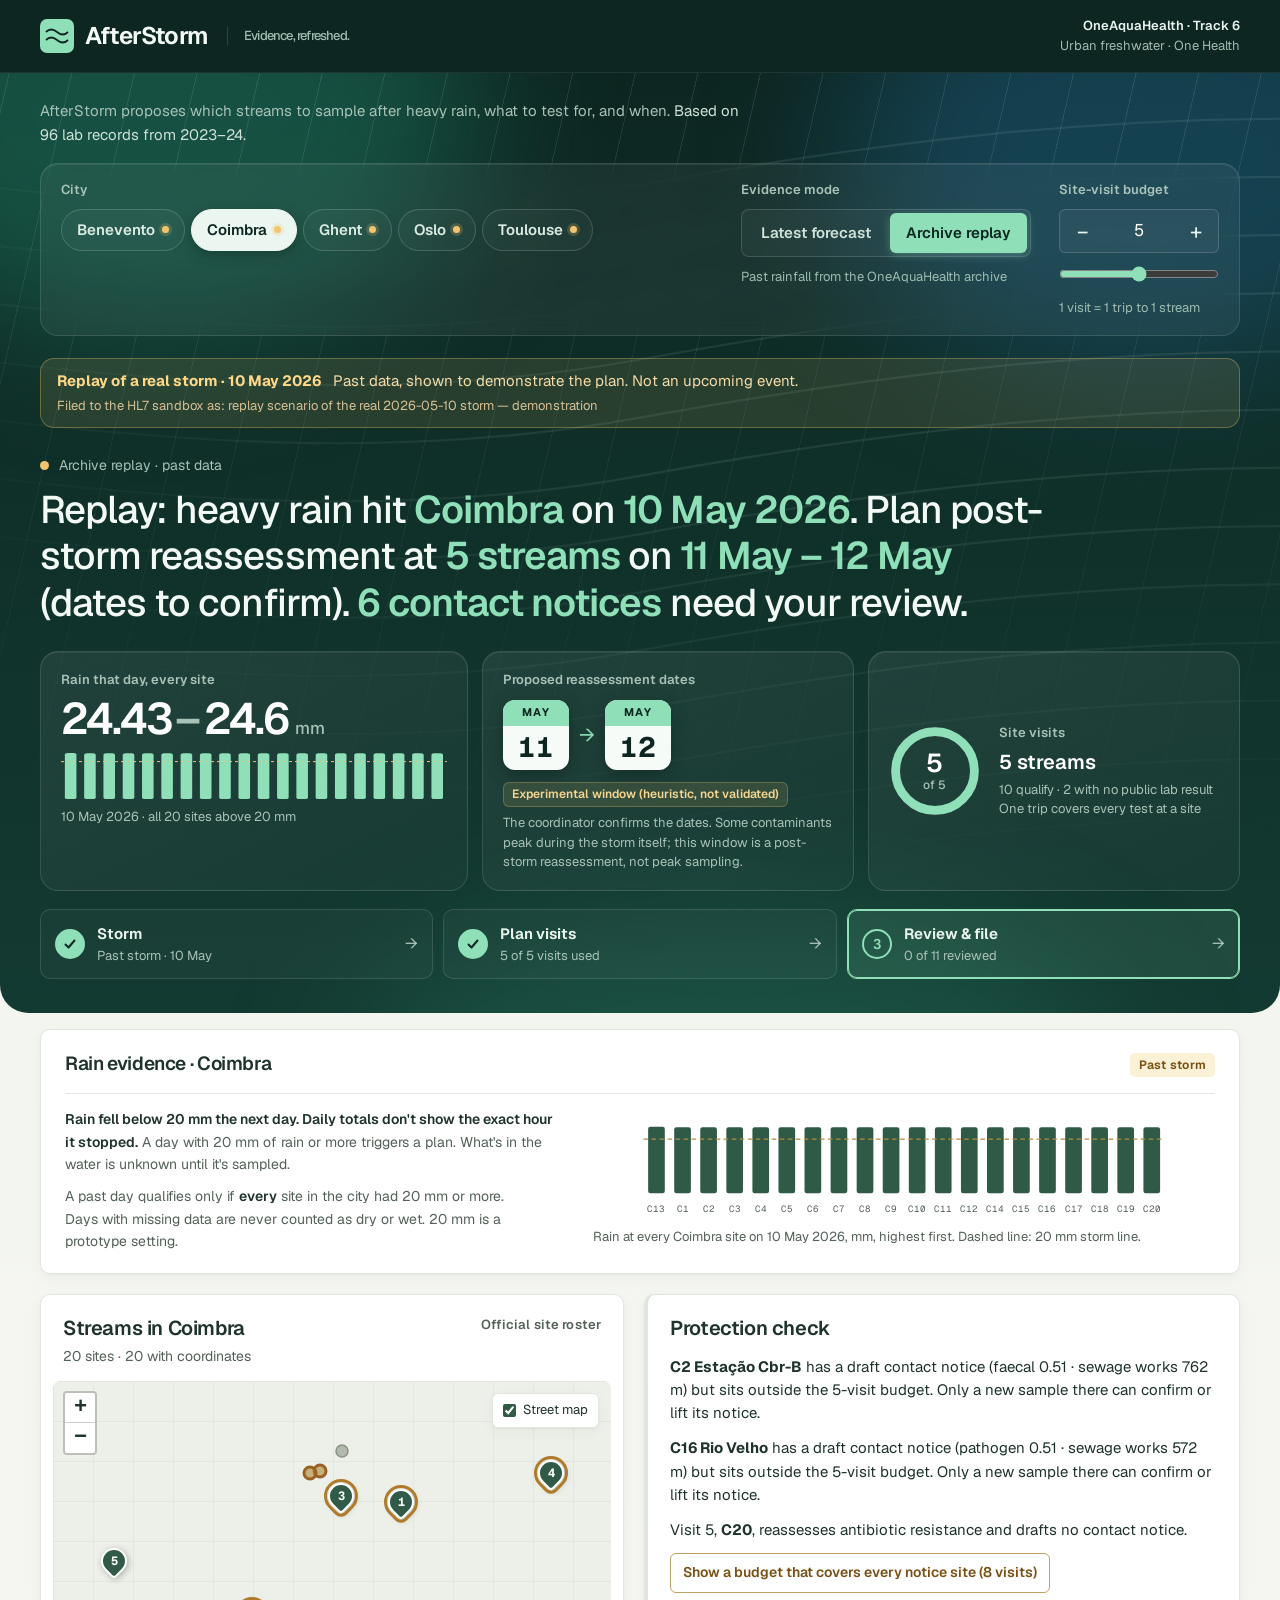
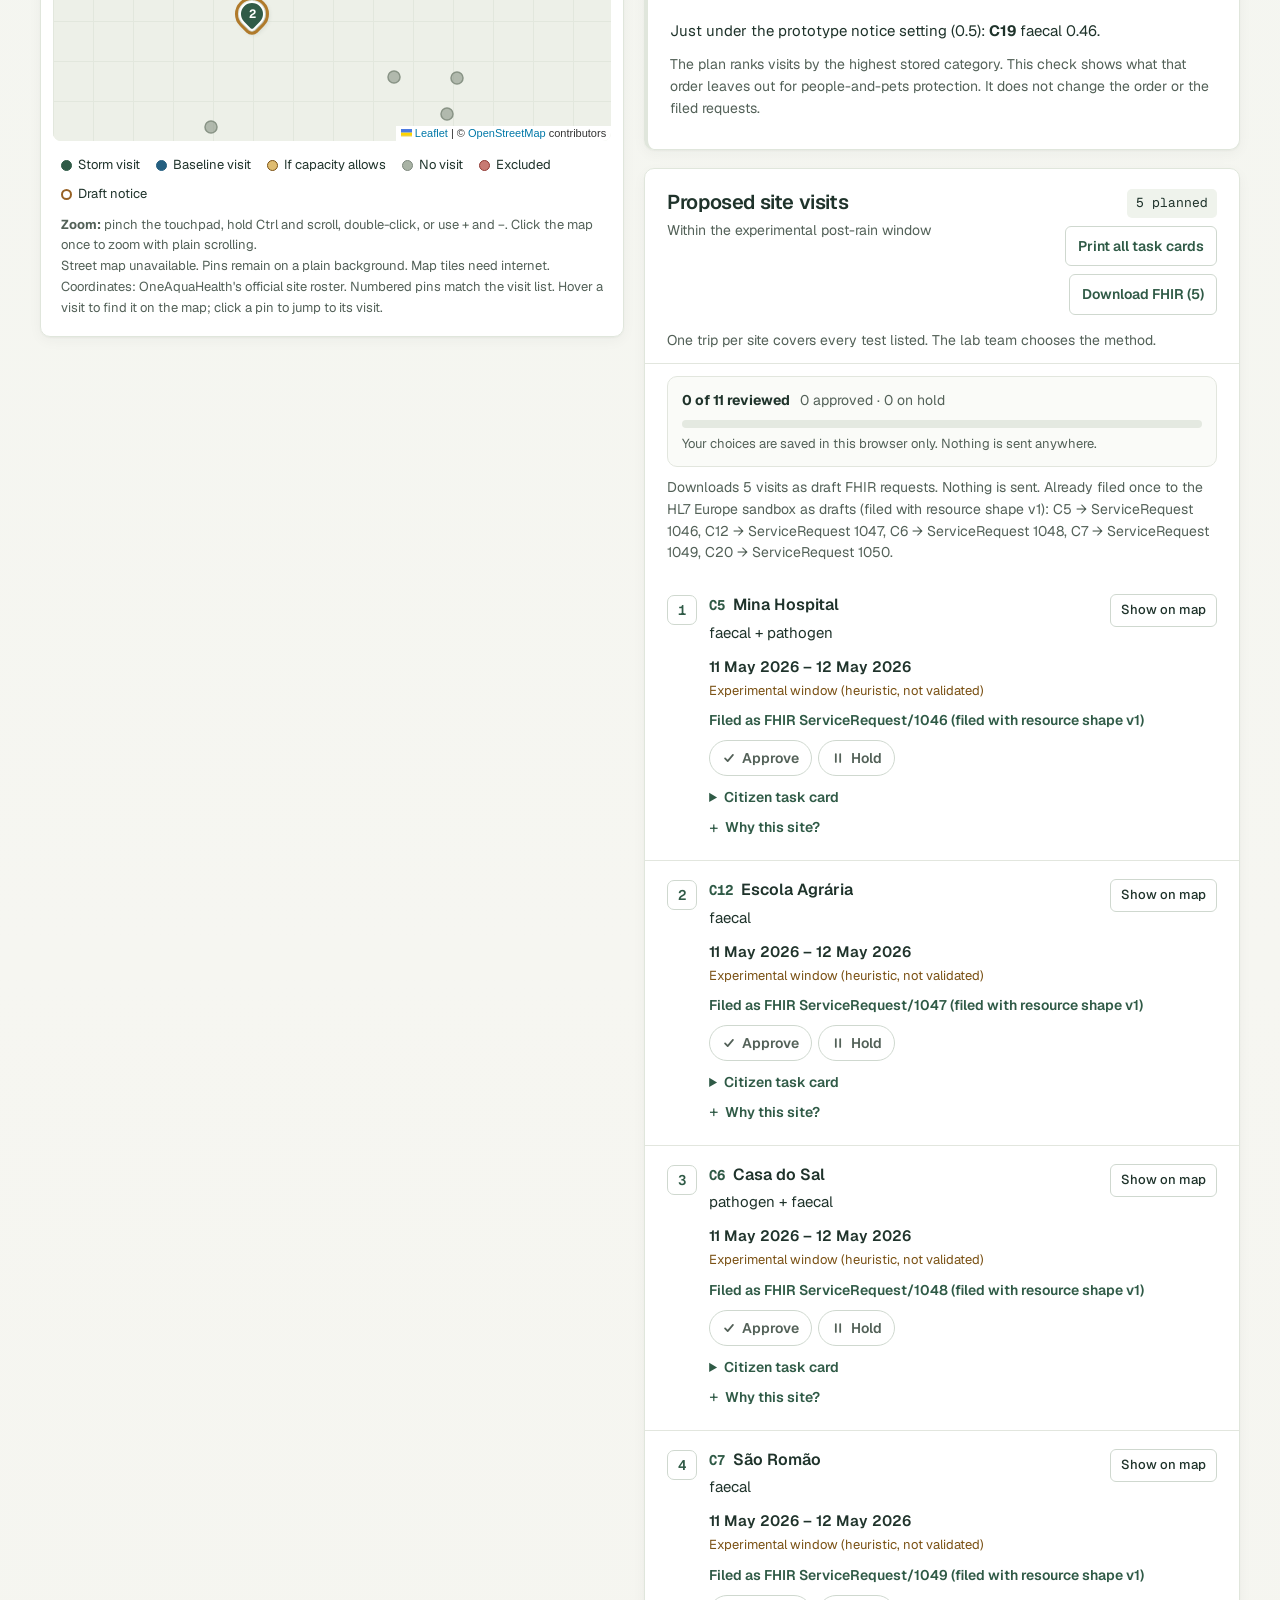
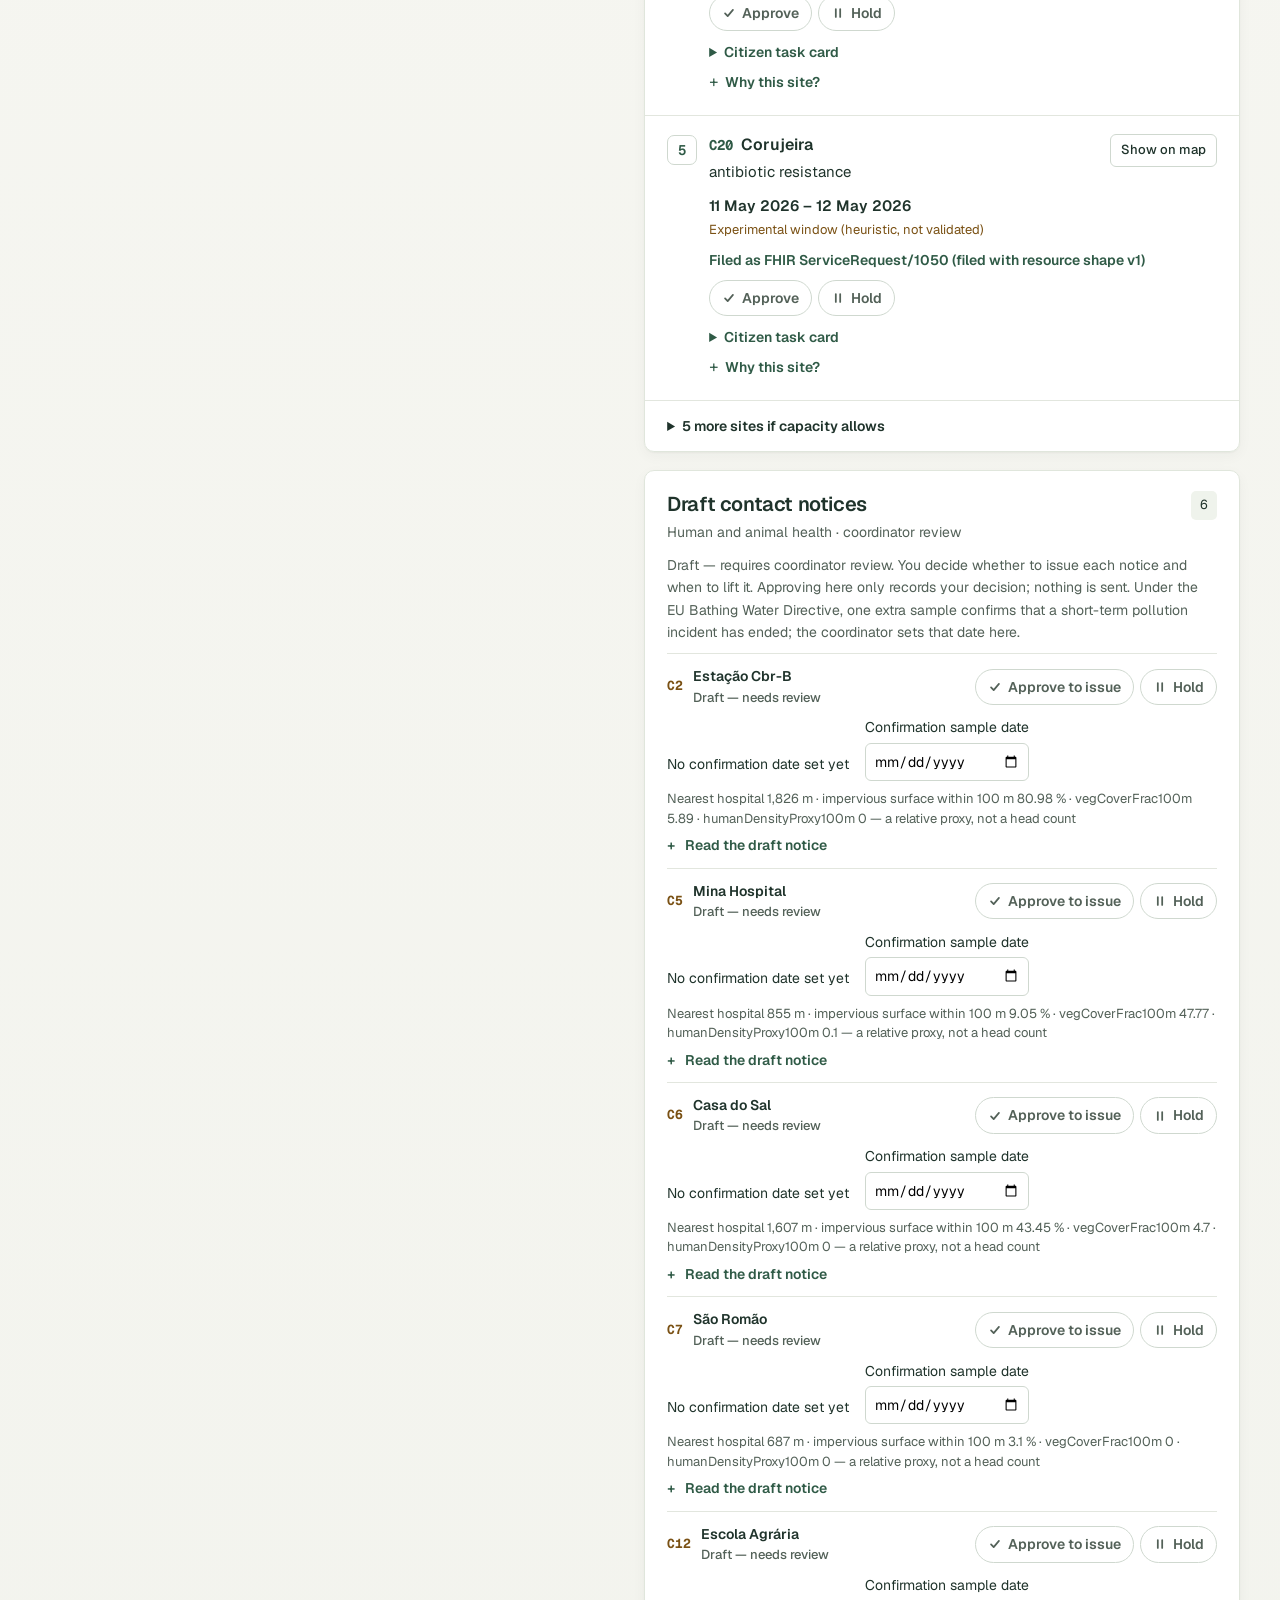
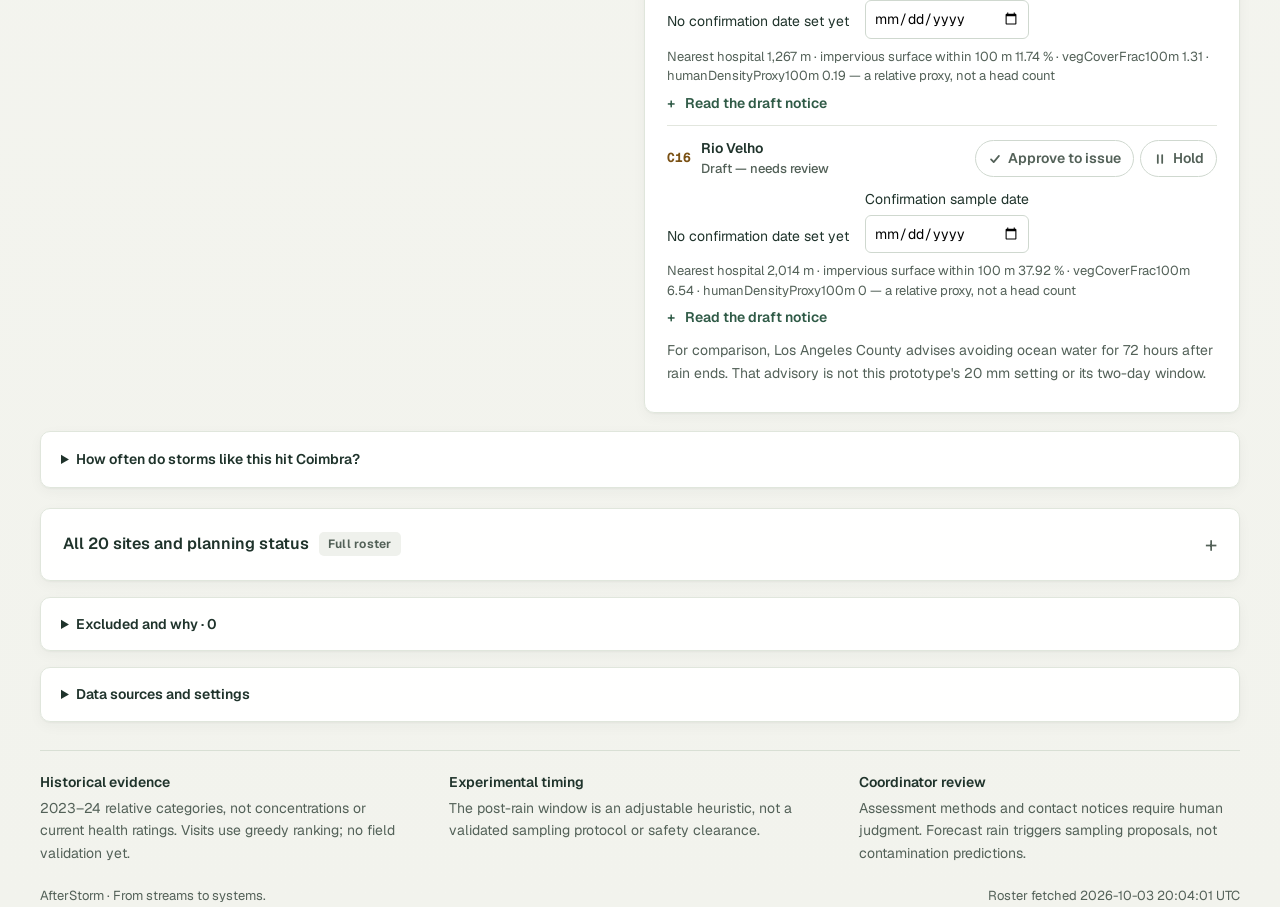
==== web/index.html @ 1981ced2 "Round 2 Part 5b: visible confirmation date, evidence-bound, Directive and LA sentences" ====
<!doctype html>
<html lang="en">
<head>
  <meta charset="utf-8">
  <meta name="viewport" content="width=device-width, initial-scale=1">
  <meta name="theme-color" content="#f6f7f2">
  <title>AfterStorm — sampling proposals</title>
  <link rel="icon" href="data:image/svg+xml,%3Csvg xmlns='http://www.w3.org/2000/svg' viewBox='0 0 32 32'%3E%3Crect width='32' height='32' rx='7' fill='%23264f43'/%3E%3Cpath d='M6 13q5-5 10 0t10 0M6 20q5-5 10 0t10 0' fill='none' stroke='%23fff' stroke-width='2'/%3E%3C/svg%3E">
  <link rel="preload" href="vendor/fonts/Geist-Variable.woff2" as="font" type="font/woff2" crossorigin>
  <link rel="stylesheet" href="vendor/leaflet.css">
  <style>
    @font-face{font-family:"Geist";src:url("vendor/fonts/Geist-Variable.woff2") format("woff2");font-weight:100 900;font-display:swap}@font-face{font-family:"Geist Mono";src:url("vendor/fonts/GeistMono-Variable.woff2") format("woff2");font-weight:100 900;font-display:swap}
    :root{--canvas:#f5f6f1;--paper:#fff;--ink:#1f332b;--muted:#536158;--line:#e2e6de;--green:#2f5a46;--pale:#e9f1e7;--blue:#245f80;--blue-pale:#e7f0f6;--amber:#7a5114;--amber-pale:#faf1d6;--red:#8f3934;--red-pale:#fcebeb;--mono:"Geist Mono","Cascadia Mono","SF Mono",Consolas,ui-monospace,monospace;--sans:"Geist","Segoe UI Variable Text","Segoe UI",system-ui,-apple-system,"Helvetica Neue",Arial,sans-serif;--serif:"Iowan Old Style","Charter","Georgia",serif;--shadow:0 1px 2px #1f332b0d,0 4px 14px #1f332b0a}
    *{box-sizing:border-box}html{scroll-behavior:smooth}@media(prefers-reduced-motion:reduce){html{scroll-behavior:auto}}body{margin:0;background:var(--canvas);color:var(--ink);font:16px/1.6 var(--sans);-webkit-font-smoothing:antialiased;text-rendering:optimizeLegibility}button,input,select{font:inherit}button,select,input[type=checkbox],summary{cursor:pointer}button,a,input,select,summary{touch-action:manipulation}a{color:var(--green);text-underline-offset:3px}button{color:inherit;transition:background-color .18s,border-color .18s,box-shadow .18s,transform .12s}button:hover{background:#eef3ec}button:active{transform:scale(.98)}:focus-visible{outline:3px solid #4f7fb8;outline-offset:3px;border-radius:4px}button:disabled{opacity:.45;cursor:not-allowed}button:disabled:active{transform:none}h1,h2,h3,p{margin:0}h1,h2,h3{text-wrap:balance}p{text-wrap:pretty}h2{font-size:20px;font-weight:600;letter-spacing:-.02em;line-height:1.3}h3{font-size:17px;font-weight:600}small,.small{font-size:13px}code,.mono{font-family:var(--mono);font-size:.9em;font-variant-numeric:tabular-nums}.muted{color:var(--muted)}.eyebrow{font-size:13px;font-weight:600;letter-spacing:.01em;color:var(--muted)}.sr-only{position:absolute;width:1px;height:1px;padding:0;margin:-1px;overflow:hidden;clip:rect(0,0,0,0);white-space:nowrap;border:0}[hidden]{display:none!important}.skip{position:fixed;top:-80px;left:16px;background:white;padding:12px 16px;z-index:3000;font-weight:600;border-radius:6px;box-shadow:var(--shadow)}.skip:focus{top:10px}.shell{max-width:1376px;padding:0 40px;margin:auto}
    .topbar{border-bottom:1px solid var(--line);background:var(--paper)}.topbar-inner{min-height:72px;display:flex;justify-content:space-between;align-items:center;gap:20px}.brand{display:flex;align-items:center;gap:11px;font-size:24px;font-weight:650;letter-spacing:-.8px}.brand svg{width:34px;height:34px;flex:none}.brand-sub{font-size:13px;font-weight:500;color:var(--muted);border-left:1px solid var(--line);padding-left:16px;margin-left:8px}.project-context{text-align:right;font-size:13px;line-height:1.55;color:var(--muted)}.project-context strong{font-weight:600;color:var(--ink)}
    main{padding-top:32px;padding-bottom:40px}.intro{display:flex;justify-content:space-between;align-items:end;gap:24px;margin-bottom:24px}.intro h1{font-family:var(--serif);font-size:40px;line-height:1.1;letter-spacing:-1.2px;font-weight:400;margin-top:6px}.intro p{color:var(--muted);font-size:16px;margin-top:10px;max-width:60ch}.prototype-note{font-size:14px;color:var(--muted);text-align:right;max-width:240px;line-height:1.5}.surface{background:var(--paper);border:1px solid var(--line);border-radius:10px;box-shadow:var(--shadow)}
    .controls{display:grid;grid-template-columns:240px minmax(260px,1fr) 210px;gap:28px;padding:20px 24px;align-items:start}.control-label{display:block;font-size:14px;color:var(--ink);font-weight:600;margin-bottom:8px}.city-select{height:44px;width:100%;border:1px solid #cfd8cf;border-radius:6px;background:#fff;color:var(--ink);padding:0 12px;font-weight:600;font-size:16px}.mode-toggle{display:inline-flex;border:1px solid #cfd8cf;border-radius:8px;padding:3px;gap:3px;background:#f3f5f0}.mode-toggle button{padding:8px 16px;border:0;border-radius:6px;font-size:15px;font-weight:600;background:transparent;color:var(--muted)}.mode-toggle button[aria-pressed=true]{color:white;background:var(--green);box-shadow:0 1px 3px #1f332b33}.stepper{display:flex;align-items:center;height:44px;border:1px solid #cfd8cf;border-radius:6px;max-width:160px;overflow:hidden;background:#fff}.stepper button{border:0;background:transparent;flex:none;width:44px;height:100%;font-size:22px;line-height:1}.stepper input{min-width:0;width:70px;border:0;outline-offset:-3px;text-align:center;font-family:var(--mono);font-size:17px;appearance:textfield;background:#fff}.stepper input::-webkit-inner-spin-button{appearance:none}.budget-note{font-size:13px;color:var(--muted);margin-top:6px}.mode-meta{display:flex;gap:10px;align-items:center;flex-wrap:wrap;margin-top:10px}.badge{display:inline-flex;align-items:center;gap:6px;font-size:12px;font-weight:650;letter-spacing:.02em;background:var(--pale);color:var(--green);padding:3px 9px;border-radius:5px;line-height:1.5}.badge.replay{background:var(--amber-pale);color:var(--amber)}.badge.blue{background:var(--blue-pale);color:var(--blue)}.badge.grey{background:#eff1ec;color:var(--muted)}.timestamp{font-size:13px;color:var(--muted);overflow-wrap:anywhere}.budget-error{font-size:13px;color:var(--red);margin-top:6px}
    .weather{margin-top:16px;padding:22px 24px 20px}.weather-top{display:flex;align-items:center;justify-content:space-between;gap:15px;margin-bottom:16px}.weather-top h2{font-size:19px}.weather-grid{display:grid;grid-template-columns:1.2fr 1.1fr 1fr;gap:30px}.metric+.metric{border-left:1px solid var(--line);padding-left:30px}.metric-label{font-size:14px;color:var(--muted);font-weight:600}.metric-value{font-size:34px;font-weight:600;line-height:1.25;letter-spacing:-.8px;margin:4px 0;font-variant-numeric:tabular-nums}.metric-value .unit{font-size:16px;color:var(--muted);font-weight:400;letter-spacing:0}.metric-value.dates{font-size:28px;padding-top:4px}.metric-note{font-size:14px;color:var(--muted);line-height:1.5}.metric .window-tag{display:inline-block;font-size:13px;font-weight:600;color:var(--amber);background:var(--amber-pale);padding:2px 8px;border-radius:4px;margin-bottom:5px}.weather-bottom{display:grid;grid-template-columns:1.2fr 1.5fr;gap:30px;align-items:center;margin-top:16px;padding-top:14px;border-top:1px solid var(--line)}.weather-explain{font-size:14px;color:var(--muted);line-height:1.6;max-width:62ch}.weather-explain strong{font-weight:600;color:var(--ink)}.rain-chart{width:100%;height:80px;display:block}.weather-message{font-size:15px;color:var(--muted);margin:9px 0}.replay-banner{background:var(--amber-pale);border:1px solid #ecd9a6;border-left:4px solid #b88a3e;border-radius:8px;padding:12px 16px;font-size:15px;margin:16px 0 0;color:#5f4116;display:flex;gap:6px 14px;flex-wrap:wrap;align-items:baseline}.replay-banner strong{font-size:15px}.replay-banner .demo-line{flex-basis:100%;font-size:13px;color:#7a5a2a}
    .workspace{display:grid;grid-template-columns:minmax(0,1fr) minmax(0,1.02fr);gap:20px;margin-top:20px;align-items:start}.panel-header{padding:20px 22px 14px;display:flex;justify-content:space-between;align-items:start;gap:12px}.panel-header p{font-size:14px;color:var(--muted);margin-top:4px}.panel-count{font-size:13px;font-family:var(--mono);background:#eff3ec;padding:4px 9px;border-radius:5px;white-space:nowrap}.map-frame{position:relative;margin:0 12px;background:#edf0e8;border-radius:8px;overflow:hidden}#map{height:340px;background-color:#edf0e8;background-image:linear-gradient(#e2e7dd 1px,transparent 1px),linear-gradient(90deg,#e2e7dd 1px,transparent 1px);background-size:40px 40px}.map-tools{position:absolute;top:12px;right:12px;z-index:800;background:white;border:1px solid var(--line);border-radius:6px;padding:6px 10px;font-size:13px;display:flex;gap:7px;align-items:center;box-shadow:var(--shadow)}.map-tools input{accent-color:var(--green);margin:0}.map-footer{padding:14px 20px 18px}.legend{display:flex;gap:8px 16px;flex-wrap:wrap;font-size:13px;color:var(--ink);margin-bottom:10px}.legend span{display:inline-flex;align-items:center;gap:6px}.dot{width:11px;height:11px;border-radius:50%;border:1px solid currentColor;display:inline-block;flex:none}.dot.sample{color:var(--green);background:var(--green)}.dot.baseline{color:var(--blue);background:var(--blue)}.dot.capacity{color:var(--amber);background:#dfbc70}.dot.low{color:#7d887d;background:#a9b3a5}.dot.excluded{color:var(--red);background:#c87a73}.dot.notice{border:2px solid #976124;background:white}.map-note{font-size:13px;color:var(--muted);line-height:1.6}.leaflet-control-attribution{font-size:11px!important;background:#fff!important}.leaflet-control-zoom a{color:var(--ink)!important}.leaflet-popup-content{font-family:var(--sans);font-size:14px;line-height:1.5}.leaflet-tooltip.site-label{font-family:var(--mono);font-size:12px;font-weight:600;padding:1px 5px;border:0;box-shadow:0 1px 3px #0003;border-radius:4px;background:#fffffff2;color:var(--ink)}.leaflet-tooltip.site-label:before{display:none}.leaflet-popup-content button{margin-top:8px;padding:5px 10px;background:white;border:1px solid #cfd8cf;border-radius:5px;font-size:13px}
    .visit-panel{overflow:hidden}.visit-help{font-size:14px;color:var(--muted);padding:0 22px 12px;border-bottom:1px solid var(--line)}.visits-scroll{max-height:660px;overflow:auto;scrollbar-width:thin;scrollbar-color:#c1cbbf transparent}.visit-list{list-style:none;margin:0;padding:0}.visit-card{padding:18px 22px;border-bottom:1px solid var(--line)}.visit-card:last-child{border-bottom:0}.visit-heading{display:flex;align-items:start;gap:12px}.rank-number{font:600 14px var(--mono);width:30px;height:30px;display:grid;place-items:center;border:1px solid #cfd8cf;border-radius:7px;flex:none;color:var(--green);margin-top:1px}.site-title{flex:1;min-width:0}.site-title h3{font-size:16px;line-height:1.4;overflow-wrap:anywhere}.site-title h3 code{font-size:14px;display:inline-block;margin-right:8px;font-weight:700;color:var(--green)}.category-text{font-size:15px;margin-top:4px;color:var(--ink)}.visit-time{font-size:14px;color:var(--muted);margin:10px 0 8px;padding-left:42px}.visit-time strong{font-weight:600;color:var(--ink);font-size:15px}.visit-time .small-window{font-size:13px;display:block;color:var(--amber);margin-top:2px}.why{margin-left:42px;font-size:14px}.why summary{font-size:14px;color:var(--green);font-weight:600;list-style:none;display:inline-flex;align-items:center;gap:6px;padding:2px 0}.why summary::-webkit-details-marker{display:none}.why summary:before{content:"+";font-family:var(--mono);font-size:16px;font-weight:400}.why[open]>summary:before{content:"−"}.why .reason{margin:11px 0;color:var(--muted);line-height:1.65}.source-fields{display:grid;grid-template-columns:1.45fr 1fr;gap:6px 12px;margin:12px 0;padding-top:10px;border-top:1px solid var(--line);font-size:13px}.source-fields dt{color:var(--muted);overflow-wrap:anywhere}.source-fields dd{margin:0;text-align:right;font-family:var(--mono);overflow-wrap:anywhere}.provenance{margin-top:10px}.provenance summary{font-weight:500;font-size:13px}.provenance p{margin:8px 0;overflow-wrap:anywhere;font-size:13px}.locate{font-size:13px;border:1px solid #cfd8cf;border-radius:6px;background:white;padding:5px 10px;white-space:nowrap;font-weight:500}.empty-visits{padding:28px 24px;color:var(--muted);font-size:15px;line-height:1.7}.empty-visits strong{display:block;font-size:18px;color:var(--ink);margin-bottom:7px}.capacity-details{padding:14px 22px;border-top:1px solid var(--line);font-size:14px}.capacity-details summary{color:var(--ink);font-weight:600}.capacity-row{display:flex;align-items:start;gap:10px;padding:11px 0;border-bottom:1px solid var(--line)}.capacity-row:last-child{border-bottom:0}.capacity-row p{flex:1;min-width:0;font-size:14px}.capacity-row small{display:block;color:var(--muted);margin-top:3px}.capacity-row code{font-size:13px;font-weight:600;white-space:nowrap}
    .notice-panel{margin-top:18px}.notice-panel .panel-header{padding-bottom:10px}.notice-body{padding:0 22px 18px}.notice-description{font-size:14px;color:var(--muted);line-height:1.6;margin-bottom:10px}.notice-row{border-top:1px solid var(--line);font-size:14px;padding:11px 0}.notice-row summary{display:flex;align-items:center;gap:10px;list-style:none}.notice-row summary::-webkit-details-marker{display:none}.notice-row summary:after{content:"+";margin-left:auto;color:var(--muted);font-size:18px}.notice-row[open] summary:after{content:"−"}.notice-row summary code{font-size:13px;font-weight:600;color:var(--amber)}.notice-text{background:#fcf8ec;border-left:3px solid #c2a064;border-radius:0 6px 6px 0;padding:12px 14px;margin:11px 0;line-height:1.65;font-size:15px}.notice-basis{color:var(--muted);font-size:13px;margin-top:7px;line-height:1.6}.notice-tag{color:var(--amber);font-size:13px;font-weight:600}.coverage{padding:16px 20px;margin-top:18px;font-size:14px;color:var(--muted)}.coverage summary{font-weight:600;color:var(--ink)}.coverage p{margin-top:9px;line-height:1.65}.coverage .mono{font-size:14px}.roster{margin-top:20px;overflow:hidden}.roster>summary{padding:18px 22px;font-size:16px;font-weight:600;display:flex;align-items:center;gap:10px;list-style:none}.roster>summary::-webkit-details-marker{display:none}.roster>summary:after{content:"+";margin-left:auto;font-size:22px;font-weight:400;color:var(--muted)}.roster[open]>summary:after{content:"−"}.roster-note{padding:0 22px 13px;font-size:14px;color:var(--muted)}.table-wrap{overflow:auto}.roster table{width:100%;border-collapse:collapse;text-align:left;font-size:14px}.roster th{font-size:13px;color:var(--muted);font-weight:600;white-space:nowrap;background:#f8f9f5}.roster td,.roster th{padding:11px 22px;border-top:1px solid var(--line)}.roster td small{display:block;font-size:13px;color:var(--muted);margin-top:3px}.roster td:nth-child(3){white-space:nowrap}.table-reason{max-width:360px;min-width:220px;color:var(--muted);font-size:13px}.excluded-panel{margin-top:16px;padding:15px 20px;font-size:14px;color:var(--muted)}.excluded-panel summary{font-weight:600;color:var(--ink)}.excluded-panel p{margin-top:9px}.sources-summary{margin-top:16px;padding:15px 20px;font-size:14px;color:var(--muted)}.sources-summary summary{font-weight:600;color:var(--ink)}.sources-summary p{margin-top:8px;overflow-wrap:anywhere}
    .footer{margin-top:28px;padding-top:20px;border-top:1px solid #d8dfd4;display:grid;grid-template-columns:1fr 1fr 1fr;gap:28px;font-size:14px;color:var(--muted);line-height:1.6}.footer strong{display:block;font-size:14px;color:var(--ink);font-weight:600;margin-bottom:4px}.footer-brand{display:flex;justify-content:space-between;gap:20px;font-size:13px;color:var(--muted);margin-top:22px}.loading{padding:35px 0;color:var(--muted)}.fatal{border-left:3px solid var(--red);background:white;padding:20px;line-height:1.7}.fatal p{margin-top:8px;font-size:15px}.inline-status{font-size:13px;color:var(--muted)}
    @media(min-width:1200px){.intro h1{font-size:44px}.map-frame #map{height:360px}}
    @media(max-width:1000px){.shell{padding:0 24px}.controls{grid-template-columns:200px minmax(200px,1fr) 160px;gap:20px}.brand-sub{display:none}.weather-grid{gap:20px}.metric+.metric{padding-left:20px}.metric-value{font-size:28px}.metric-value.dates{font-size:23px}.visit-card{padding:16px}.panel-header{padding:17px 18px 13px}.visits-scroll{max-height:640px}.workspace{gap:16px}}
    @media(max-width:760px){.shell{padding:0 18px}.topbar-inner{min-height:64px}.brand{font-size:22px}.project-context{font-size:12px}.intro{margin-bottom:20px}.intro h1{font-size:34px}.prototype-note{display:none}main{padding-top:24px}.controls{grid-template-columns:1fr 1fr;padding:18px;gap:18px}.city-control{grid-column:1/-1}.city-select{max-width:none}.mode-control{min-width:0}.budget-control{justify-self:end}.mode-toggle button{padding:8px 12px;font-size:14px}.mode-meta{gap:5px}.weather{padding:18px}.weather-grid{grid-template-columns:1fr 1fr;gap:18px}.metric:last-child{border:0;padding:0;grid-column:1/-1;display:flex;align-items:center;gap:12px;border-top:1px solid var(--line);padding-top:12px}.metric:last-child .metric-value{margin:0;font-size:26px}.metric:last-child .metric-note{margin-left:auto;max-width:190px}.weather-bottom{grid-template-columns:1fr;gap:10px}.weather-top{align-items:start;gap:8px}.weather-top h2{font-size:17px}.weather-top .badge{max-width:150px;text-align:left}.metric-value{font-size:28px}.metric-value.dates{font-size:23px}.workspace{grid-template-columns:1fr}.map-frame #map{height:300px}.left-column{display:contents}.map-panel{grid-row:1}.visit-panel{grid-row:2}.notice-panel{grid-row:3;margin-top:0}.coverage{grid-row:4;margin-top:0}.visits-scroll{max-height:none;overflow:visible}.visit-card{padding:18px}.panel-header{padding:18px}.footer{grid-template-columns:1fr;gap:12px}.roster td,.roster th{padding:10px 14px}.footer-brand{flex-direction:column;gap:4px}.replay-banner{font-size:14px}.source-fields{grid-template-columns:1.4fr 1fr}.visit-time,.why,.filed-note,.distance-note{padding-left:0;margin-left:0}}
    .decision{margin-top:16px;padding:22px 24px 18px;border-left:4px solid var(--green)}.decision-answer{font-size:21px;line-height:1.5;letter-spacing:-.01em;max-width:68ch;color:var(--ink)}.decision-answer strong{font-weight:650;color:var(--green)}
    .steps{list-style:none;margin:18px 0 0;padding:0;display:grid;grid-template-columns:repeat(3,1fr);gap:10px;counter-reset:step}.step button{width:100%;display:flex;align-items:center;gap:12px;text-align:left;padding:12px 14px;border:1px solid var(--line);border-radius:10px;background:#fafbf8}.step button:hover{border-color:#b9c9b9;background:#f2f6f0}.step-dot{width:30px;height:30px;flex:none;border-radius:50%;display:grid;place-items:center;font:600 14px var(--mono);border:2px solid #c9d3c8;color:var(--muted);background:#fff}.step-dot svg{width:16px;height:16px}.step-text{display:flex;flex-direction:column;min-width:0;flex:1}.step-title{font-weight:650;font-size:15px}.step-status{font-size:13px;color:var(--muted);white-space:nowrap;overflow:hidden;text-overflow:ellipsis}.step-go{color:var(--muted);transition:transform .18s}.step button:hover .step-go{transform:translateX(3px);color:var(--green)}
    .step.done .step-dot{background:var(--green);border-color:var(--green);color:#fff}.step.current button{border-color:var(--green);background:var(--pale);box-shadow:0 0 0 1px var(--green) inset}.step.current .step-dot{border-color:var(--green);color:var(--green)}.step.todo button{opacity:.75}
    .flash{animation:flash 1.3s ease}@keyframes flash{0%,40%{box-shadow:0 0 0 3px #4f7fb8,var(--shadow)}100%{box-shadow:var(--shadow)}}@media(prefers-reduced-motion:reduce){.flash{animation:none;box-shadow:0 0 0 3px #4f7fb8}}[tabindex="-1"]:focus{outline:none}
    @media(max-width:760px){.decision{padding:18px}.decision-answer{font-size:18px}.steps{grid-template-columns:1fr;gap:8px}}
    .workspace{align-items:stretch}.map-panel{position:sticky;top:16px}.right-column{display:flex;flex-direction:column;gap:18px;min-width:0}.right-column .notice-panel{margin-top:0}.visits-scroll{max-height:none!important;overflow:visible!important}
    .pin{display:grid;place-items:center;width:26px;height:26px;border-radius:50% 50% 50% 4px;transform:rotate(-45deg);background:var(--c,#2f5a46);border:2px solid #fff;box-shadow:0 2px 6px #1f332b55;transition:transform .18s cubic-bezier(.34,1.56,.64,1),box-shadow .18s}.pin span{transform:rotate(45deg);color:#fff;font:700 12px var(--mono);line-height:1}.pin.notice{outline:3px solid #b07a2b;outline-offset:1px}.pin.held{opacity:.45;filter:grayscale(.6)}.pin.hl{transform:rotate(-45deg) scale(1.35);box-shadow:0 0 0 4px #4f7fb866,0 4px 12px #1f332b66;z-index:1000!important}.leaflet-marker-icon.pin-wrap{background:none;border:0}
    .visit-card{transition:background-color .2s,box-shadow .2s}.visit-card.hl{background:#f1f6ef;box-shadow:inset 4px 0 0 var(--green)}
    .budget-range{width:100%;max-width:160px;margin:10px 0 0;accent-color:var(--green);height:22px}
    @media(max-width:760px){.map-panel{position:static}}
    #print-area{display:none}body.print-card{background:#fff}body.print-card>*:not(#print-area){display:none!important}body.print-card #print-area{display:block!important}.task-sheet{break-after:page;padding:24px;color:#111;font:16px/1.5 var(--sans)}.task-card{margin:8px 0 4px 42px}.task-card summary{font-size:14px;font-weight:600;color:var(--green)}.task-body{padding:8px 0 2px;font-size:14px;line-height:1.5}.task-body h3{font-size:16px;margin-bottom:6px}.task-safety{font-weight:700}.task-body fieldset{border:1px solid var(--line);border-radius:6px;margin:0 0 8px;padding:8px 10px}.task-body legend{font-size:14px;padding:0 4px}.task-choice{margin-right:12px;font-weight:500}.task-body label.field{display:block;margin:8px 0;font-weight:600}.task-body input[type=text],.confirm-sample input[type=date],.confirm-strip input[type=date]{display:block;width:100%;max-width:420px;margin-top:4px;border:1px solid #cfd8cf;border-radius:6px;padding:6px 8px;font-weight:400}.confirm-strip{display:flex;flex-wrap:wrap;align-items:flex-end;gap:8px 16px;margin:8px 0 0}.confirm-strip .field{margin:0;font-size:14px}.confirm-strip .stale-chip,.confirm-status{margin:0 0 6px}.task-body .print-one{margin-top:8px}
    .setting-line{margin:8px 0 0;font-size:13px;color:var(--muted);line-height:1.5}.setting-block{margin-top:12px}.setting-block ul{margin:8px 0;padding-left:18px;font-size:14px;line-height:1.55}.setting-note{font-size:13px;color:var(--muted)}
    .protection{border-left:4px solid var(--amber)}.protection-body{padding:0 22px 18px;font-size:15px;line-height:1.55}.protection-body p{margin:0 0 12px}.protection-body .cover-notices{display:inline-block;margin:0 0 14px;padding:8px 12px;border:1px solid #c2a064;border-radius:6px;background:#fff;color:var(--amber);font-size:14px;font-weight:600}.protection-foot{color:var(--muted);font-size:14px}
    .stale-chip{display:inline-block;margin:6px 0;padding:4px 8px;border-radius:6px;background:#fbf3e4;color:#7a5114;border:1px solid #e6d3a8;font-size:13px;font-weight:600}.visit-card .stale-chip{margin-left:42px}.review-history{margin:4px 0 8px 42px;font-size:13px;color:var(--muted)}.notice-row .review-history,.notice-row .stale-chip{margin-left:0}.review-history ul{margin:6px 0 0;padding-left:18px}
    .review{display:flex;gap:6px;flex-wrap:wrap;margin:4px 0 10px 42px}.rv{display:inline-flex;align-items:center;gap:6px;padding:6px 12px;border:1px solid #cfd8cf;border-radius:999px;background:#fff;font-size:14px;font-weight:600;color:var(--muted)}.rv svg{width:14px;height:14px}.rv.approve[aria-pressed=true]{background:var(--green);border-color:var(--green);color:#fff}.rv.hold[aria-pressed=true]{background:#7a5114;border-color:#7a5114;color:#fff}.rv.approve:hover{border-color:var(--green);color:var(--green)}.rv.hold:hover{border-color:#b88a3e;color:var(--amber)}.rv[aria-pressed=true]:hover{color:#fff;filter:brightness(1.08)}
    .visit-card.rv-hold{background:#fbf8f1}.visit-card.rv-hold .site-title,.visit-card.rv-hold .visit-time{opacity:.6}.visit-card.rv-approve .rank-number{background:var(--green);border-color:var(--green);color:#fff}.pin.ok{border-color:#c8f0d2}
    .review-progress{margin:12px 22px 0;padding:12px 14px;border:1px solid var(--line);border-radius:10px;background:#fafbf8;scroll-margin-top:90px}.rp-top{display:flex;align-items:baseline;gap:10px;flex-wrap:wrap;font-size:14px}.rp-top span{color:var(--muted)}.rp-clear{margin-left:auto;border:0;background:none;color:var(--green);font-size:13px;font-weight:600;text-decoration:underline;text-underline-offset:3px;padding:2px 4px}.rp-bar{height:8px;border-radius:99px;background:#e4e9e1;overflow:hidden;margin:8px 0 6px}.rp-bar i{display:block;height:100%;background:linear-gradient(90deg,#2f5a46,#4c8a6c);border-radius:99px;transition:width .35s cubic-bezier(.22,1,.36,1)}.rp-note{font-size:13px;color:var(--muted)}
    .notice-row{display:block}.notice-head{display:flex;align-items:center;gap:10px;flex-wrap:wrap}.notice-head code{font-size:13px;font-weight:700;color:var(--amber)}.notice-name{flex:1;min-width:140px;display:flex;flex-direction:column;font-weight:600}.notice-state{font-size:13px;font-weight:500;color:var(--muted)}.notice-row.rv-approve .notice-state{color:var(--green)}.notice-row.rv-hold .notice-state{color:var(--amber)}.notice-head .review{margin:0}.notice-more summary{font-size:14px;color:var(--green);font-weight:600;margin-top:6px;list-style:none}.notice-more summary::-webkit-details-marker{display:none}.notice-more summary:before{content:"+ ";font-family:var(--mono)}.notice-more[open] summary:before{content:"− "}
    @media(max-width:760px){.review{margin-left:0}}
    .notice-more summary:after{content:none!important}
    body{background:radial-gradient(1100px 540px at -6% -10%,#d9eadf 0%,#d9eadf00 62%),radial-gradient(900px 500px at 106% -6%,#d8e7ef 0%,#d8e7ef00 58%),radial-gradient(1200px 700px at 50% 120%,#e6ece2 0%,#e6ece200 60%),linear-gradient(180deg,#f2f5ef 0%,#f6f6f1 45%,#f2f3ed 100%);min-height:100dvh}
    body::before{content:"";position:fixed;inset:0;pointer-events:none;z-index:0;background-image:url("data:image/svg+xml,%3Csvg xmlns='http://www.w3.org/2000/svg' width='160' height='160'%3E%3Cfilter id='n'%3E%3CfeTurbulence type='fractalNoise' baseFrequency='.85' numOctaves='2' stitchTiles='stitch'/%3E%3CfeColorMatrix values='0 0 0 0 .12 0 0 0 0 .2 0 0 0 0 .17 0 0 0 .9 0'/%3E%3C/filter%3E%3Crect width='100%25' height='100%25' filter='url(%23n)'/%3E%3C/svg%3E");opacity:.06;mix-blend-mode:multiply}
    .topbar,main{position:relative;z-index:1}.topbar{background:#ffffffc7;backdrop-filter:saturate(1.4) blur(10px);-webkit-backdrop-filter:saturate(1.4) blur(10px);border-bottom-color:#dfe5dc}
    .intro{position:relative;isolation:isolate}.intro:before{content:"";position:absolute;z-index:-1;right:-40px;top:-46px;width:min(720px,70%);height:240px;background:url("data:image/svg+xml,%3Csvg xmlns='http://www.w3.org/2000/svg' viewBox='0 0 640 220' fill='none' stroke='%232f5a46' stroke-width='1.2'%3E%3Cpath d='M0 30 C 120 10, 200 60, 320 36 S 520 8, 640 40'/%3E%3Cpath d='M0 48 C 120 28, 200 78, 320 54 S 520 26, 640 58'/%3E%3Cpath d='M0 66 C 120 46, 200 96, 320 72 S 520 44, 640 76'/%3E%3Cpath d='M0 84 C 120 64, 200 114, 320 90 S 520 62, 640 94'/%3E%3Cpath d='M0 102 C 120 82, 200 132, 320 108 S 520 80, 640 112'/%3E%3Cpath d='M0 120 C 120 100, 200 150, 320 126 S 520 98, 640 130'/%3E%3Cpath d='M0 138 C 120 118, 200 168, 320 144 S 520 116, 640 148'/%3E%3Cpath d='M0 156 C 120 136, 200 186, 320 162 S 520 134, 640 166'/%3E%3Cpath d='M0 174 C 120 154, 200 204, 320 180 S 520 152, 640 184'/%3E%3C/svg%3E") no-repeat right top/contain;opacity:.22;-webkit-mask-image:linear-gradient(90deg,#0000,#000 45%);mask-image:linear-gradient(90deg,#0000,#000 45%);pointer-events:none}
    .surface{background:#fffffff2;border-color:#e0e6dc}.decision{background:linear-gradient(135deg,#ffffff 0%,#f6faf4 100%)}
    @media(max-width:760px){.intro:before{width:100%;opacity:.14}}
    @media print{body{background:#fff}body::before{display:none}}

    /* ---------- Hero (storm band) ---------- */
    html,body{overflow-x:clip}
    main{padding-top:0}.topbar{background:#0d2621!important;border-bottom:1px solid #ffffff12!important;backdrop-filter:none!important}.topbar .brand{color:#f3faf6}.topbar .brand svg rect{fill:#8fe0b8}.topbar .brand svg path{stroke:#0d2621}.topbar .brand-sub{color:#9fbcb0;border-left-color:#ffffff22}.topbar .project-context{color:#9fbcb0}.topbar .project-context strong{color:#eaf4ee}.skip{color:#0d2621}
    .hero{position:relative;margin:0 calc(50% - 50vw);padding:26px 0 34px;color:#eaf4ee;background:linear-gradient(180deg,#0d2621 0%,#10322b 55%,#133a32 100%);overflow:hidden;isolation:isolate;border-radius:0 0 28px 28px}
    .hero-inner{max-width:1376px;margin:0 auto;padding:0 40px;position:relative}
    .hero-bg{position:absolute;inset:0;z-index:-1;pointer-events:none}.hero-bg i{position:absolute;display:block}
    .glow{border-radius:50%;filter:blur(70px);opacity:.5}.g1{width:640px;height:440px;left:-160px;top:-180px;background:#1f7a62}.g2{width:600px;height:440px;right:-160px;top:-140px;background:#1d5a7d}.g3{width:760px;height:320px;left:28%;bottom:-220px;background:#2a7a5f;opacity:.35}
    .contours{inset:0;background:url("data:image/svg+xml,%3Csvg xmlns='http://www.w3.org/2000/svg' viewBox='0 0 1200 420' fill='none' stroke='%23cfeee0' stroke-width='1'%3E%3Cpath d='M-20 40 C 200 10, 380 90, 600 50 S 980 8, 1220 60'/%3E%3Cpath d='M-20 66 C 200 36, 380 116, 600 76 S 980 34, 1220 86'/%3E%3Cpath d='M-20 92 C 200 62, 380 142, 600 102 S 980 60, 1220 112'/%3E%3Cpath d='M-20 118 C 200 88, 380 168, 600 128 S 980 86, 1220 138'/%3E%3Cpath d='M-20 144 C 200 114, 380 194, 600 154 S 980 112, 1220 164'/%3E%3Cpath d='M-20 170 C 200 140, 380 220, 600 180 S 980 138, 1220 190'/%3E%3Cpath d='M-20 196 C 200 166, 380 246, 600 206 S 980 164, 1220 216'/%3E%3Cpath d='M-20 222 C 200 192, 380 272, 600 232 S 980 190, 1220 242'/%3E%3Cpath d='M-20 248 C 200 218, 380 298, 600 258 S 980 216, 1220 268'/%3E%3Cpath d='M-20 274 C 200 244, 380 324, 600 284 S 980 242, 1220 294'/%3E%3Cpath d='M-20 300 C 200 270, 380 350, 600 310 S 980 268, 1220 320'/%3E%3Cpath d='M-20 326 C 200 296, 380 376, 600 336 S 980 294, 1220 346'/%3E%3Cpath d='M-20 352 C 200 322, 380 402, 600 362 S 980 320, 1220 372'/%3E%3Cpath d='M-20 378 C 200 348, 380 428, 600 388 S 980 346, 1220 398'/%3E%3Cpath d='M-20 404 C 200 374, 380 454, 600 414 S 980 372, 1220 424'/%3E%3C/svg%3E") center/cover no-repeat;opacity:.09;-webkit-mask-image:radial-gradient(120% 90% at 70% 20%,#000 30%,#0000 75%);mask-image:radial-gradient(120% 90% at 70% 20%,#000 30%,#0000 75%)}
    .rain{inset:-60px 0 0 0;opacity:0;transition:opacity .6s;background:repeating-linear-gradient(103deg,#0000 0 22px,#d6ecff1f 22px 23px,#0000 23px 61px);-webkit-mask-image:linear-gradient(180deg,#000,#0000 85%);mask-image:linear-gradient(180deg,#000,#0000 85%)}.hero.storm .rain{opacity:1}
    @media(prefers-reduced-motion:no-preference){.g1{animation:drift 18s ease-in-out infinite alternate}.g2{animation:drift 22s ease-in-out infinite alternate-reverse}.hero.storm .rain{animation:fall .9s linear infinite}@keyframes drift{to{transform:translate(60px,30px) scale(1.12)}}@keyframes fall{from{transform:translate(0,0)}to{transform:translate(-14px,61px)}}}
    .hero-lede{font-size:15px;color:#a9c2b7;max-width:70ch}.hero-lede span{color:#cfe2d8}
    .hero :focus-visible{outline-color:#8fe0b8}
    .hero-bar{margin-top:16px;display:grid;grid-template-columns:minmax(0,1.5fr) auto auto;gap:28px;align-items:start;padding:16px 20px;border-radius:18px;background:#ffffff0d;border:1px solid #ffffff1f;box-shadow:inset 0 1px 0 #ffffff14;backdrop-filter:blur(14px);-webkit-backdrop-filter:blur(14px)}
    .hero .control-label{color:#a9c2b7;font-size:13px;margin-bottom:8px}
    .city-pills{display:flex;flex-wrap:wrap;gap:6px}.pill{display:inline-flex;align-items:center;gap:7px;padding:8px 15px;border-radius:999px;border:1px solid #ffffff2a;background:#ffffff08;color:#dcebe3;font-size:15px;font-weight:600}.pill:hover{background:#ffffff16;border-color:#ffffff44}.pill[aria-pressed=true]{background:#eaf6ef;color:#0d2621;border-color:#eaf6ef;box-shadow:0 4px 14px #00000040}.storm-dot{display:none;width:7px;height:7px;border-radius:50%;background:#f2c46d;box-shadow:0 0 0 3px #f2c46d33}.pill.has-storm .storm-dot{display:inline-block}
    .hero .mode-toggle{background:#ffffff0a;border-color:#ffffff24}.hero .mode-toggle button{color:#cfe2d8}.hero .mode-toggle button:hover{background:#ffffff12}.hero .mode-toggle button[aria-pressed=true]{background:#8fe0b8;color:#0d2621;box-shadow:0 2px 10px #8fe0b855}
    .hero .timestamp,.hero .budget-note{color:#9fbcb0}.hero .budget-error{color:#ffb4a8}
    .hero .stepper{background:#ffffff0a;border-color:#ffffff2a}.hero .stepper input{background:transparent;color:#fff}.hero .stepper button{color:#eaf4ee}.hero .stepper button:hover{background:#ffffff14}.hero .budget-range{accent-color:#8fe0b8}
    .replay-chip{display:flex;flex-wrap:wrap;gap:3px 12px;align-items:baseline;margin-top:22px;padding:10px 16px;border-radius:14px;background:#f2c46d1c;border:1px solid #f2c46d55;color:#f5dca8;font-size:15px;width:fit-content;max-width:100%}.replay-chip strong{color:#ffd88a}.replay-chip .demo-line{flex-basis:100%;font-size:13px;color:#d6c094}
    .hero .decision{margin:0;padding:0;border:0;background:none;box-shadow:none;border-radius:0}
    .hero-kicker{display:flex;align-items:center;gap:10px;margin-top:26px;font-size:14px;color:#a9c2b7}.pulse{width:9px;height:9px;border-radius:50%;background:#8fe0b8;box-shadow:0 0 0 0 #8fe0b880}.pulse.warn{background:#f2c46d}.pulse.replay{background:#f2c46d}@media(prefers-reduced-motion:no-preference){.pulse{animation:pulse 2s infinite}@keyframes pulse{70%{box-shadow:0 0 0 9px #8fe0b800}100%{box-shadow:0 0 0 0 #8fe0b800}}}
    .hero .decision-answer{margin-top:10px;font-size:clamp(26px,3vw,40px);line-height:1.2;letter-spacing:-.025em;font-weight:500;color:#f3faf6;max-width:28em}.hero .decision-answer strong{color:#8fe0b8;font-weight:600}
    .kpis{display:grid;grid-template-columns:1.15fr 1fr 1fr;gap:14px;margin-top:26px}.kpi{position:relative;display:flex;flex-direction:column;gap:6px;padding:18px 20px;border-radius:18px;background:linear-gradient(160deg,#ffffff12,#ffffff06);border:1px solid #ffffff1f;box-shadow:inset 0 1px 0 #ffffff12;transition:transform .25s cubic-bezier(.22,1,.36,1),border-color .25s}.kpi:hover{transform:translateY(-3px);border-color:#ffffff38}
    .kpi-label{font-size:13px;font-weight:600;color:#a9c2b7}.kpi-value{font-size:44px;font-weight:600;letter-spacing:-.035em;line-height:1.05;color:#fff;font-variant-numeric:tabular-nums}.kpi-value.small{font-size:30px}.kpi-dash{margin:0 4px;color:#a9c2b7}.kpi-unit{font-size:17px;font-weight:500;color:#a9c2b7;margin-left:6px;letter-spacing:0}.kpi-sub{font-size:13px;color:#a9c2b7;line-height:1.5}.kpi-big-sub{font-size:20px;font-weight:600;color:#fff;margin:2px 0}
    .mini-bars{width:100%;height:46px;display:block;margin:4px 0 2px}
    .cal{display:flex;align-items:center;gap:10px;margin:4px 0 6px}.cal-tile{width:66px;border-radius:12px;overflow:hidden;background:#f6fbf8;color:#0d2621;text-align:center;box-shadow:0 6px 18px #00000040}.cal-tile b{display:block;background:#8fe0b8;font-size:11px;letter-spacing:.14em;padding:4px 0;font-weight:700}.cal-tile span{display:block;font:700 28px/1 var(--sans);padding:7px 0 9px;font-variant-numeric:tabular-nums}.cal-arrow{color:#8fe0b8;font-size:20px}
    .hero .window-tag{display:inline-block;width:fit-content;font-size:12px;font-weight:600;color:#f5d690;background:#f2c46d1f;border:1px solid #f2c46d44;padding:2px 8px;border-radius:6px}
    .kpi-ring{flex-direction:row;align-items:center;gap:18px}.ring-wrap{position:relative;width:92px;height:92px;flex:none}.ring{width:92px;height:92px;transform:rotate(-90deg)}.ring circle{fill:none;stroke-width:8}.ring-bg{stroke:#ffffff1f}.ring-fg{stroke:#8fe0b8;stroke-linecap:round;stroke-dasharray:100;transition:stroke-dashoffset .6s cubic-bezier(.22,1,.36,1)}.ring-num{position:absolute;inset:0;display:grid;place-content:center;text-align:center;font:600 26px/1 var(--sans);color:#fff}.ring-num small{display:block;font-size:12px;font-weight:500;color:#a9c2b7;margin-top:3px}
    .hero .steps{margin-top:18px}.hero .step button{background:#ffffff08;border-color:#ffffff1f;color:#eaf4ee}.hero .step button:hover{background:#ffffff12;border-color:#ffffff40}.hero .step-status{color:#a9c2b7}.hero .step-go{color:#a9c2b7}.hero .step button:hover .step-go{color:#8fe0b8}.hero .step-dot{background:transparent;border-color:#ffffff40;color:#cfe2d8}.hero .step.done .step-dot{background:#8fe0b8;border-color:#8fe0b8;color:#0d2621}.hero .step.current button{background:#8fe0b81c;border-color:#8fe0b8;box-shadow:inset 0 0 0 1px #8fe0b8}.hero .step.current .step-dot{border-color:#8fe0b8;color:#8fe0b8}.hero .step.todo button{opacity:.6}
    .chart-fig{margin:0}.chart-fig figcaption{font-size:13px;color:var(--muted);margin-top:4px}.rain-chart.tall{height:110px}
    @media(prefers-reduced-motion:no-preference){.hero-inner>*{animation:appear .5s cubic-bezier(.22,1,.36,1) both}.hero-bar{animation-delay:.05s}#decision{animation-delay:.1s}}
    @media(max-width:1000px){.hero-inner{padding:0 24px}.hero-bar{grid-template-columns:1fr 1fr}.city-control{grid-column:1/-1}.kpis{grid-template-columns:1fr 1fr}.kpi-ring{grid-column:1/-1}}
    @media(max-width:760px){.hero{border-radius:0 0 20px 20px;padding-top:18px}.hero-inner{padding:0 18px}.hero-bar{grid-template-columns:1fr;gap:16px;padding:14px}.city-pills{flex-wrap:nowrap;overflow-x:auto;scrollbar-width:none;margin:0 -4px;padding:2px 4px}.pill{flex:none}.kpis{grid-template-columns:1fr}.kpi-value{font-size:38px}.hero .decision-answer{font-size:24px}}
    @media print{.hero{background:#fff;color:#000;margin:0;border-radius:0}.hero-bg,.hero-bar{display:none}.hero .decision-answer,.kpi-value,.ring-num{color:#000}}
    .map-hint{position:absolute;inset:0;z-index:900;display:grid;place-items:center;padding:20px;text-align:center;background:#1f332b8c;color:#fff;font-size:15px;font-weight:600;opacity:0;pointer-events:none;transition:opacity .25s}.map-hint.show{opacity:1}.map-frame{transition:box-shadow .2s}.map-frame.map-active{box-shadow:0 0 0 2px var(--green)}
    .distance-note{font-size:13px;color:var(--amber);margin:0 0 8px 42px}
    @media(max-width:520px){.mode-control{grid-column:1/-1}.budget-control{justify-self:stretch;grid-column:1/-1;display:grid;grid-template-columns:1fr auto;align-items:center}.budget-control .control-label{margin:0}.budget-control .budget-note,.budget-control .budget-error{grid-column:1/-1}.mode-toggle button{white-space:nowrap}.mode-meta{margin-top:8px}}
    @media(prefers-reduced-motion:no-preference){.intro,.controls,.weather,.workspace{animation:appear .4s ease both}.controls{animation-delay:.04s}.weather{animation-delay:.08s}.workspace{animation-delay:.12s}@keyframes appear{from{opacity:0;transform:translateY(6px)}to{opacity:1;transform:none}}} @media print{.controls,.map-tools,.locate,.topbar .project-context{display:none}.shell{padding:0}.workspace{display:block}.map-panel{break-inside:avoid}.visits-scroll{max-height:none;overflow:visible}.visit-card{break-inside:avoid}.notice-panel{margin-top:12px}}
    .visit-actions{display:flex;flex-direction:column;align-items:flex-end;gap:8px;flex:none}.visit-actions button{border:1px solid #cfd8cf;background:#fff;border-radius:6px;padding:8px 12px;font-size:14px;font-weight:600;color:var(--green)}#fhir-status{margin:0;padding:10px 22px 12px;font-size:14px;color:var(--muted);line-height:1.55}.filed-note{margin:0 0 8px 42px;font-size:14px;font-weight:600;color:var(--green)}.fhir-help a{white-space:nowrap}@media(max-width:760px){.visit-actions{align-items:flex-start}}@media print{#download-fhir,#default-fhir,#fhir-status{display:none!important}}
  </style>
  <script src="vendor/leaflet.js" defer></script>
</head>
<body>
  <a class="skip" href="#main">Skip to sampling plan</a>
  <header class="topbar"><div class="shell topbar-inner">
    <div class="brand"><svg viewBox="0 0 34 34" aria-hidden="true"><rect width="34" height="34" rx="7" fill="#315b48"/><path d="M6 13q5-5 11 0t11 0M6 21q5-5 11 0t11 0" fill="none" stroke="#f4f7ee" stroke-width="1.8"/></svg><span>AfterStorm</span><span class="brand-sub">Evidence, refreshed.</span></div>
    <div class="project-context"><strong>OneAquaHealth · Track 6</strong><br>Urban freshwater · One Health</div>
  </div></header>
  <main id="main" class="shell">
    <p id="loading" class="loading" role="status">Loading the saved sampling plan…</p>
    <div id="fatal" class="fatal" role="alert" hidden></div>
    <div id="app" hidden>
      <section class="hero" id="hero" aria-label="Your plan at a glance">
        <div class="hero-bg" aria-hidden="true"><i class="glow g1"></i><i class="glow g2"></i><i class="glow g3"></i><i class="contours"></i><i class="rain"></i></div>
        <div class="hero-inner">
          <p class="hero-lede">AfterStorm proposes which streams to sample after heavy rain, what to test for, and when. <span id="evidence-age"></span></p>
          <div class="hero-bar" role="group" aria-label="Plan controls">
            <div class="city-control"><span class="control-label" id="city-label">City</span><div class="city-pills" id="city-pills" role="group" aria-labelledby="city-label"></div><label class="sr-only" for="city-select">City</label><select id="city-select" class="sr-only" tabindex="-1" aria-hidden="true"></select></div>
            <div class="mode-control"><span class="control-label" id="mode-label">Evidence mode</span><div class="mode-toggle" role="group" aria-labelledby="mode-label"><button id="mode-live" type="button" aria-pressed="true">Latest forecast</button><button id="mode-replay" type="button" aria-pressed="false">Archive replay</button></div><div class="mode-meta"><span id="fetched-at" class="timestamp"></span></div></div>
        
            <div class="budget-control"><label class="control-label" for="budget">Site-visit budget</label><div class="stepper"><button id="budget-minus" type="button" aria-label="Decrease visit budget">−</button><input id="budget" type="number" min="0" step="1" value="5" aria-describedby="budget-note budget-error"><button id="budget-plus" type="button" aria-label="Increase visit budget">+</button></div><input id="budget-range" class="budget-range" type="range" min="0" max="20" step="1" value="5" aria-label="Site-visit budget slider" aria-describedby="budget-note"><p class="budget-note" id="budget-note">1 visit = 1 trip to 1 stream</p><p id="budget-error" class="budget-error" role="status" hidden></p></div>
      
          </div>
          <div id="replay-banner" class="replay-chip" hidden></div>
          <div id="decision" class="decision"></div>
        </div>
      </section>
      <section class="surface weather" id="weather" tabindex="-1" aria-label="Rain evidence and proposed timing"></section>
      <p id="plan-status" class="sr-only" role="status" aria-live="polite"></p>
      <div class="workspace">
        <div class="left-column">
          <section class="surface map-panel" aria-label="Stream map">
            <div class="panel-header"><div><h2 id="map-heading">Stream locations</h2><p id="map-count"></p></div><span class="eyebrow">Official site roster</span></div>
            <div class="map-frame"><div id="map" aria-label="Stream locations and visit status"></div><div id="map-hint" class="map-hint" aria-hidden="true">Pinch or Ctrl + scroll to zoom · click the map to zoom with scroll</div><label class="map-tools"><input id="basemap" type="checkbox" checked> Street map</label></div>
            <div class="map-footer"><div class="legend"><span><i class="dot sample" aria-hidden="true"></i>Storm visit</span><span><i class="dot baseline" aria-hidden="true"></i>Baseline visit</span><span><i class="dot capacity" aria-hidden="true"></i>If capacity allows</span><span><i class="dot low" aria-hidden="true"></i>No visit</span><span><i class="dot excluded" aria-hidden="true"></i>Excluded</span><span><i class="dot notice" aria-hidden="true"></i>Draft notice</span></div><p class="map-note"><strong>Zoom:</strong> pinch the touchpad, hold Ctrl and scroll, double-click, or use + and −. Click the map once to zoom with plain scrolling.</p><p id="map-status" class="map-note">Map tiles need internet. Pins and the plan use saved data.</p><p class="map-note">Coordinates: OneAquaHealth's official site roster. Numbered pins match the visit list. Hover a visit to find it on the map; click a pin to jump to its visit.</p></div>
          </section>

        </div>
        <div class="right-column">
        <section class="surface protection" id="protection" hidden aria-labelledby="protection-heading"><div class="panel-header"><div><h2 id="protection-heading">Protection check</h2></div></div><div id="protection-body" class="protection-body"></div></section>
        <section class="surface visit-panel" id="visit-panel" tabindex="-1" aria-labelledby="visit-heading"><div class="panel-header"><div><h2 id="visit-heading">Proposed site visits</h2><p id="visit-subtitle"></p></div><div class="visit-actions"><span id="visit-count" class="panel-count"></span><button type="button" id="print-all-cards">Print all task cards</button><button type="button" id="download-fhir">Download FHIR bundle</button></div></div><p class="visit-help fhir-help">One trip per site covers every test listed. The lab team chooses the method.</p><div id="review-progress" class="review-progress" tabindex="-1" hidden></div><p id="fhir-status" role="status"></p><div class="visits-scroll" id="visits"></div><div id="capacity"></div></section>
        <section class="surface notice-panel" id="notice-panel" tabindex="-1" aria-labelledby="notice-heading"><div class="panel-header"><div><h2 id="notice-heading">Draft contact notices</h2><p>Human and animal health · coordinator review</p></div><span id="notice-count" class="panel-count"></span></div><div id="notices" class="notice-body"></div></section>
        </div>
      </div>
      <details id="coverage" class="surface coverage"></details>
      <details class="surface roster" id="roster"><summary><span id="roster-heading">All sites and planning status</span><span class="badge grey">Full roster</span></summary><p class="roster-note">Every official site is retained, including baselines, sites outside the budget and invalid records. Status describes the sampling proposal, not water safety.</p><div class="table-wrap"><table><thead><tr><th scope="col">Site</th><th scope="col">Location</th><th scope="col">Planning status</th><th scope="col">Reason / evidence</th><th scope="col">Locate</th></tr></thead><tbody id="all-sites"></tbody></table></div></details>
      <details class="surface excluded-panel" id="excluded"><summary id="excluded-heading">Excluded and why</summary><div id="excluded-body"></div></details>
      <details class="surface sources-summary" id="sources"><summary>Data sources and settings</summary><div id="source-summary"></div><p>Saved FHIR file for validation: <a id="default-fhir" href="data/fhir-bundle.json">default bundle</a></p></details>
      <footer class="footer"><p><strong>Historical evidence</strong>2023–24 relative categories, not concentrations or current health ratings. Visits use greedy ranking; no field validation yet.</p><p><strong>Experimental timing</strong>The post-rain window is an adjustable heuristic, not a validated sampling protocol or safety clearance.</p><p><strong>Coordinator review</strong>Assessment methods and contact notices require human judgment. Forecast rain triggers sampling proposals, not contamination predictions.</p></footer>
      <div class="footer-brand"><span>AfterStorm · From streams to systems.</span><span id="data-stamp"></span></div>
    </div>
  </main>
  <script>
  'use strict';
  const $ = id => document.getElementById(id);
  const escapeHTML = value => String(value ?? '').replace(/[&<>"']/g, char => ({'&':'&amp;','<':'&lt;','>':'&gt;','"':'&quot;',"'":'&#39;'}[char]));
  const months = ['Jan','Feb','Mar','Apr','May','Jun','Jul','Aug','Sep','Oct','Nov','Dec'];
  const shortDate = day => day ? `${Number(day.slice(8,10))} ${months[Number(day.slice(5,7))-1]}` : 'Unknown date';
  const fullDate = day => day ? `${shortDate(day)} ${day.slice(0,4)}` : 'Unknown date';
  const dateRange = window => window ? `${fullDate(window.start_date)} – ${fullDate(window.end_date)}` : 'Routine baseline visit';
  const timestamp = value => value ? value.replace('T',' ').replace(/Z$/, ' UTC') : 'retrieval time unavailable';
  const niceTime = value => value ? `${fullDate(value.slice(0,10))}, ${value.slice(11,16)} UTC` : 'time unknown';
  const boundaryText = storm => storm.next_day_status==='below threshold'
    ? `Rain fell below ${data.config.RAIN_MM} mm the next day. Daily totals don't show the exact hour it stopped.`
    : `There's no data for the following day, so we can't confirm when the rain stopped.`;
  const numeric = value => typeof value === 'number' && Number.isFinite(value);
  const displayedNumber = value => numeric(value) ? String(value) : 'Unknown';
  const scoreText = value => {
    if(!numeric(value)) return 'Unknown';
    const shown = value.toFixed(2);
    return Number(shown) === value ? shown : `${shown} (source ${value})`;
  };
  const link = (url,label) => {
    try { if (!['https:','http:'].includes(new URL(url).protocol)) throw new Error(); }
    catch { return escapeHTML(label); }
    return `<a href="${escapeHTML(url)}" target="_blank" rel="noopener noreferrer">${escapeHTML(label)}</a>`;
  };
  let data, filed = null, cityId = 'OS', mode = 'live', budget = 5, leafletMap, tileLayer, markers = new Map();
  let markerGroup, previousMapCity, tileFailed = false, pins = new Map();

  function view(){const city=data.cities[cityId], plan=city.modes[mode];return {city,plan,allocated:new Set(plan.ranking.slice(0,budget))};}
  function planningStatus(site,allocated){
    if(site.status==='invalid source data') return {label:'Invalid source data',color:'#963e39',kind:'excluded'};
    if(site.action==='first baseline assessment') return allocated.has(site.code) ? {label:'Baseline visit planned',color:'#286486',kind:'baseline'} : {label:'Baseline · if capacity allows',color:'#b18334',kind:'capacity'};
    if(site.action==='new category assessment') return allocated.has(site.code) ? {label:'Sample this storm',color:'#315b48',kind:'sample'} : {label:'If capacity allows',color:'#b18334',kind:'capacity'};
    return {label:site.status,color:'#899486',kind:'low'};
  }
  function rainChart(period){
    if(!period?.rain_mm_by_date) return '';
    const entries=Object.entries(period.rain_mm_by_date), max=Math.max(data.config.RAIN_MM,...entries.map(([,v])=>numeric(v)?v:0));
    const width=455,height=80,base=56,scale=40/max,step=width/entries.length;
    const threshold=base-data.config.RAIN_MM*scale;
    return `<svg class="rain-chart" viewBox="0 0 ${width} ${height}" role="img" aria-label="Cached seven-day rainfall forecast in millimetres. Dashed line: ${escapeHTML(data.config.RAIN_MM)} mm storm threshold."><title>${escapeHTML(entries.map(([d,v])=>`${d}: ${displayedNumber(v)} mm`).join('; '))}</title><line x1="0" x2="${width}" y1="${threshold}" y2="${threshold}" stroke="#a7b8a4" stroke-dasharray="3 3"/>${entries.map(([day,rain],i)=>{const wet=numeric(rain)&&rain>=data.config.RAIN_MM, h=numeric(rain)?Math.max(2,rain*scale):0;return `<rect x="${i*step+16}" y="${base-h}" width="${step-32}" height="${h}" rx="2" fill="${wet?'#315b48':'#cbd7c8'}"/><text x="${i*step+step/2}" y="${base-h-4}" text-anchor="middle" font-family="Geist,Segoe UI,system-ui,sans-serif" font-size="11.5" fill="${wet?'#315b48':'#687567'}">${numeric(rain)&&rain>0?escapeHTML(rain):numeric(rain)?'':'?'}</text><text x="${i*step+step/2}" y="76" text-anchor="middle" font-family="Geist,Segoe UI,system-ui,sans-serif" font-size="11.5" fill="#687567">${escapeHTML(shortDate(day))}</text>`;}).join('')}</svg>`;
  }
  function siteRainChart(plan){
    const storm=plan.storm; if(!storm?.rain_mm_by_site_by_date) return '';
    const day=storm.anchor_date, entries=Object.entries(storm.rain_mm_by_site_by_date).map(([c,d])=>[c,d[day]]).filter(([,v])=>numeric(v)).sort((x,y)=>y[1]-x[1]);
    const max=Math.max(data.config.RAIN_MM,...entries.map(([,v])=>v)),width=455,height=96,base=70,scale=58/max,step=width/entries.length,thr=base-data.config.RAIN_MM*scale;
    return `<svg class="rain-chart tall" viewBox="0 0 ${width} ${height}" role="img" aria-label="Rain at each of ${entries.length} sites on ${escapeHTML(day)}; every bar is above the ${data.config.RAIN_MM} mm line."><title>${escapeHTML(entries.map(([c,v])=>`${c}: ${v} mm`).join('; '))}</title>${entries.map(([c,v],i)=>{const h=Math.max(2,v*scale);return `<rect x="${i*step+step*.18}" y="${base-h}" width="${step*.64}" height="${h}" rx="2" fill="#2f5a46"/><text x="${i*step+step/2}" y="86" text-anchor="middle" font-family="Geist Mono,monospace" font-size="${entries.length>16?8:10}" fill="#536158">${escapeHTML(c)}</text>`;}).join('')}<line x1="0" x2="${width}" y1="${thr}" y2="${thr}" stroke="#b88a3e" stroke-dasharray="4 3"/></svg>`;
  }
  function renderWeather(city,plan,allocated){
    const storm=plan.storm;
    const unknown=plan.weather_status==='unknown';
    const tag=unknown?'Rain data incomplete':storm?(mode==='live'?'Storm forecast':'Past storm'):'No storm forecast';
    const baseline=plan.sites.filter(s=>s.action==='first baseline assessment').length;
    const why=unknown?`Rain data for ${escapeHTML(city.name)} is incomplete, so a storm can't be ruled out. Only visits to streams with no lab result in the public feed are planned.`
      :storm?`<strong>${escapeHTML(boundaryText(storm))}</strong> A day with ${data.config.RAIN_MM} mm of rain or more triggers a plan. What's in the water is unknown until it's sampled.`
      :mode==='live'?`No day in the next week reaches ${data.config.RAIN_MM} mm, so there's no storm sampling to plan.${baseline?' Streams with no lab result in the public feed are still listed.':''}`:escapeHTML(plan.message);
    const rule=(mode==='live'?'One forecast covers the whole city, so every site shares the same storm day.':`A past day qualifies only if <strong>every</strong> site in the city had ${data.config.RAIN_MM} mm or more. Days with missing data are never counted as dry or wet.`)+' 20 mm is a prototype setting.';
    const chart=mode==='live'?rainChart(plan.forecast_period):siteRainChart(plan);
    const caption=mode==='live'?`Daily rain forecast for ${escapeHTML(city.name)}, mm. Dashed line: ${data.config.RAIN_MM} mm.`:storm?`Rain at every ${escapeHTML(city.name)} site on ${escapeHTML(fullDate(storm.anchor_date))}, mm, highest first. Dashed line: ${data.config.RAIN_MM} mm storm line.`:'';
    $('weather').innerHTML=`<div class="weather-top"><h2>Rain evidence · ${escapeHTML(city.name)}</h2><span class="badge ${mode==='replay'?'replay':''}">${escapeHTML(tag)}</span></div><div class="weather-bottom"><div class="weather-explain"><p>${why}</p><p style="margin-top:10px">${rule}</p></div><figure class="chart-fig">${chart||'<p class="weather-explain">No rain chart for this view.</p>'}${caption?`<figcaption>${caption}</figcaption>`:''}</figure></div>`;
    $('replay-banner').hidden=mode!=='replay';
    const sentence=demonstrationSentence();
    $('replay-banner').innerHTML=storm?`<strong>Replay of a real storm · ${escapeHTML(fullDate(storm.anchor_date))}</strong><span>Past data, shown to demonstrate the plan. Not an upcoming event.</span>${sentence?`<span class="demo-line">Filed to the HL7 sandbox as: ${escapeHTML(sentence)}</span>`:''}`:`<strong>Replay</strong><span>No past storm qualifies for this city.</span>`;
  }
  function sourceDetails(site,plan){
    const health=site.source_health;
    const rain=plan.storm?(mode==='live'?plan.storm.rain_mm_by_date[plan.storm.anchor_date]:plan.storm.rain_mm_by_site_by_date[site.code][plan.storm.anchor_date]):null;
    const fields=health?`<dt>Lab sample date (samplingDate)</dt><dd>${escapeHTML(site.sample_date)}</dd><dt>Faecal (scaledFecalRisk)</dt><dd>${escapeHTML(scoreText(health.scaledFecalRisk))}</dd><dt>Pathogen (scaledPathogenRisk)</dt><dd>${escapeHTML(scoreText(health.scaledPathogenRisk))}</dd><dt>Antibiotic resistance (scaledArgRisk)</dt><dd>${escapeHTML(scoreText(health.scaledArgRisk))}</dd>`:'<dt>Lab evidence</dt><dd>No lab result</dd>';
    return `<details class="why" data-keep="why-${escapeHTML(site.code)}"><summary>Why this site?</summary><p class="reason">${escapeHTML(site.reason)}</p><dl class="source-fields">${fields}<dt>Sewage distance (distanceToSewageStations)</dt><dd>${numeric(site.sewage_distance_m)?escapeHTML(site.sewage_distance_m)+' m':'Missing; last among baselines'}</dd>${plan.storm?`<dt>${mode==='live'?'City forecast rain':'Archived site rain'} on ${escapeHTML(plan.storm.anchor_date)}</dt><dd>${escapeHTML(displayedNumber(rain))} mm</dd>`:''}</dl>${site.window?`<p class="reason">${escapeHTML(site.window.why)} ${link(site.window.source,'Directive context')}</p>`:''}<details class="provenance"><summary>Source URLs and retrieval times</summary>${Object.entries(site.provenance).map(([name,ref])=>`<p>${link(ref.url,name==='rain'?(mode==='live'?'City forecast':'Site rainfall archive'):name==='health'?'Lab category results':name==='urban'?'Urban parameters':'Official roster')}<br>Fetched <span class="mono">${escapeHTML(timestamp(ref.fetched_at))}</span></p>`).join('')}</details></details>`;
  }
  let lastHeroKey='';
  function miniBars(values,threshold){
    const vals=values.filter(numeric); if(!vals.length) return '';
    const max=Math.max(threshold*1.15,...vals),w=220,h=46,step=w/vals.length,thr=h-threshold/max*h;
    return `<svg class="mini-bars" viewBox="0 0 ${w} ${h}" preserveAspectRatio="none" aria-hidden="true">${vals.map((v,i)=>{const bh=Math.max(1.5,v/max*h);return `<rect x="${i*step+step*.2}" y="${h-bh}" width="${step*.6}" height="${bh}" rx="1.5" fill="${v>=threshold?'#8fe0b8':'#ffffff40'}"/>`;}).join('')}<line x1="0" x2="${w}" y1="${thr}" y2="${thr}" stroke="#f2c46d" stroke-width="1" stroke-dasharray="3 3" vector-effect="non-scaling-stroke"/></svg>`;
  }
  function calTile(day){return `<span class="cal-tile"><b>${months[Number(day.slice(5,7))-1].toUpperCase()}</b><span>${Number(day.slice(8,10))}</span></span>`;}
  function countUp(root){
    if(matchMedia('(prefers-reduced-motion: reduce)').matches) return;
    root.querySelectorAll('[data-count]').forEach(el=>{
      const target=Number(el.dataset.count),dec=(el.dataset.count.split('.')[1]||'').length,t0=performance.now();
      const tick=now=>{const k=Math.min(1,(now-t0)/700),e=1-Math.pow(1-k,3);el.textContent=(target*e).toFixed(dec);if(k<1)requestAnimationFrame(tick);};
      requestAnimationFrame(tick);
    });
  }
  function renderDecision(city,plan,allocated){
    const storm=plan.storm, n=allocated.size, notices=plan.notices.length, RAIN=data.config.RAIN_MM;
    const sites=new Map(plan.sites.map(s=>[s.code,s]));
    const picked=plan.ranking.slice(0,budget).map(c=>sites.get(c));
    const baselines=picked.filter(s=>s.action==='first baseline assessment').length, stormVisits=n-baselines;
    const allBaselines=plan.sites.filter(s=>s.action==='first baseline assessment').length;
    const b=t=>`<strong>${escapeHTML(t)}</strong>`, plural=(k,w)=>`${k} ${w}${k===1?'':'s'}`;
    let answer, s1, s2, s3;
    if(plan.weather_status==='unknown'){
      const second=n?'Only visits to streams with no lab result in the public feed are planned.'
        :'Only visits to streams with no lab result in the public feed are planned, and none are needed.';
      answer=`Rain data for ${b(city.name)} is incomplete, so a storm can't be ruled out. ${second}`;
      s1='Rain data incomplete';
    }else if(storm){
      const when=mode==='live'?`Heavy rain is forecast for ${b(city.name)} on ${b(fullDate(storm.anchor_date))}.`:`Replay: heavy rain hit ${b(city.name)} on ${b(fullDate(storm.anchor_date))}.`;
      const win=`${shortDate(storm.window.start_date)} – ${shortDate(storm.window.end_date)}`;
      answer=n?`${when} Plan post-storm reassessment at ${b(plural(n,'stream'))} on ${b(win)} (dates to confirm)${baselines?` (including ${plural(baselines,'first sample')})`:''}.${notices?` ${b(plural(notices,'contact notice'))} ${notices===1?'needs':'need'} your review.`:''}`
              :`${when} ${budget===0?'Your visit budget is 0, so no visits are planned.':'No stream meets the threshold for a new test.'}`;
      s1=mode==='live'?`Forecast · ${shortDate(storm.anchor_date)}`:`Past storm · ${shortDate(storm.anchor_date)}`;
    }else{
      const nothing=mode==='live'?`No storm is forecast for ${b(city.name)} this week.`:`No past storm reached ${RAIN} mm at every ${escapeHTML(city.name)} site.`;
      answer=n?`${nothing} Use the quiet week to take ${b(plural(n,'first sample'))} at streams with no lab result in the public feed.`
              :`${nothing} Every stream already has a lab result, so there's nothing to do now.${mode==='live'?' Check again after the next forecast update.':''}`;
      s1=mode==='live'?'No storm this week':'No qualifying storm';
    }
    s2=n?`${n} of ${budget} visits used${stormVisits&&baselines?` · ${baselines} first samples`:''}`:'Nothing to plan';
    const t=reviewTally(plan);
    s3=!n&&!notices?'Nothing to file':t.done===t.total?`All ${t.total} reviewed · ready to download`:`${t.done} of ${t.total} reviewed`;
    const state=['done', n?'done':'current', !(n||notices)?'todo':t.done===t.total?'done':'current'];
    const steps=[['Storm',s1,'weather'],['Plan visits',s2,'visit-panel'],['Review & file',s3,'review-progress']];
    // KPI tiles
    let rainVal,rainUnit='mm',rainLabel,rainSub,bars;
    if(plan.weather_status==='unknown'){rainLabel='Rain data';rainVal='?';rainUnit='';rainSub='Some days have no data; they are never counted as dry';bars='';}
    else if(storm&&mode==='live'){const v=storm.rain_mm_by_date[storm.anchor_date];rainLabel='Heavy rain forecast';rainVal=`<span data-count="${v}">${v}</span>`;rainSub=`${fullDate(storm.anchor_date)} · storm line ${RAIN} mm`;bars=miniBars(Object.values(plan.forecast_period?.rain_mm_by_date||{}),RAIN);}
    else if(storm){const r=storm.rain_range_mm_by_date[storm.anchor_date];rainLabel='Rain that day, every site';rainVal=r.min===r.max?`<span data-count="${r.min}">${r.min}</span>`:`<span data-count="${r.min}">${r.min}</span><span class="kpi-dash">–</span><span data-count="${r.max}">${r.max}</span>`;rainSub=`${fullDate(storm.anchor_date)} · all ${Object.keys(storm.rain_mm_by_site_by_date).length} sites above ${RAIN} mm`;bars=miniBars(Object.values(storm.rain_mm_by_site_by_date).map(d=>d[storm.anchor_date]).sort((x,y)=>y-x),RAIN);}
    else if(mode==='live'&&plan.forecast_period){const vals=Object.values(plan.forecast_period.rain_mm_by_date).filter(numeric),mx=vals.length?Math.max(...vals):0;rainLabel='Wettest day this week';rainVal=`<span data-count="${mx}">${mx}</span>`;rainSub=`Below the ${RAIN} mm storm line · no storm`;bars=miniBars(vals,RAIN);}
    else{rainLabel='Past rain';rainVal='—';rainUnit='';rainSub=`No day reached ${RAIN} mm at every site`;bars='';}
    const dateTile=plan.weather_status==='unknown'?`<div class="kpi-value small">${allBaselines?'Any day':'?'}</div><p class="kpi-sub">${allBaselines?`${plural(allBaselines,'stream')} with no public lab result`:'Rain data is incomplete, so no sampling window is set'}</p>`
      :storm?`<div class="cal">${calTile(storm.window.start_date)}<span class="cal-arrow" aria-hidden="true">→</span>${calTile(storm.window.end_date)}</div><span class="window-tag">Experimental window (heuristic, not validated)</span><p class="kpi-sub">The coordinator confirms the dates. Some contaminants peak during the storm itself; this window is a post-storm reassessment, not peak sampling.</p>`
      :`<div class="kpi-value small">${allBaselines?'Any day':'—'}</div><p class="kpi-sub">${allBaselines?`${plural(allBaselines,'stream')} with no public lab result · no storm timing needed`:'No storm, so no sampling window'}</p>`;
    const pct=budget?Math.min(100,n/budget*100):0;
    const ring=`<svg class="ring" viewBox="0 0 84 84" aria-hidden="true"><circle cx="42" cy="42" r="36" pathLength="100" class="ring-bg"/><circle cx="42" cy="42" r="36" pathLength="100" class="ring-fg" style="stroke-dashoffset:${100-pct}"/></svg>`;
    const kicker=mode==='live'?`<span class="pulse${storm&&plan.weather_status!=='unknown'?' warn':''}"></span>Latest saved forecast · fetched ${escapeHTML(niceTime(data.sources[`forecasts/${cityId}.json`]?.fetched_at))}`:`<span class="pulse replay"></span>Archive replay · past data`;
    $('decision').innerHTML=`<p class="hero-kicker">${kicker}</p><h1 class="decision-answer" id="decision-answer">${answer}</h1>
      <div class="kpis">
        <div class="kpi"><p class="kpi-label">${escapeHTML(rainLabel)}</p><div class="kpi-value">${rainVal}${rainUnit?`<span class="kpi-unit">${rainUnit}</span>`:''}</div>${bars}<p class="kpi-sub">${escapeHTML(rainSub)}</p></div>
        <div class="kpi"><p class="kpi-label">${storm&&plan.weather_status!=='unknown'?'Proposed reassessment dates':'Sampling window'}</p>${dateTile}</div>
        <div class="kpi kpi-ring"><div class="ring-wrap">${ring}<span class="ring-num"><span data-count="${n}">${n}</span><small>of ${budget}</small></span></div><div><p class="kpi-label">Site visits</p><p class="kpi-big-sub">${n?plural(n,'stream'):'No visits'}</p><p class="kpi-sub">${plan.ranking.length} qualify${allBaselines?` · ${allBaselines} with no public lab result`:''}<br>One trip covers every test at a site</p></div></div>
      </div>
      <nav aria-label="Plan progress"><ol class="steps">${steps.map(([title,status,target],i)=>`<li class="step ${state[i]}"><button type="button" data-jump="${target}" ${state[i]==='current'?'aria-current="step"':''}><span class="step-dot" aria-hidden="true">${state[i]==='done'?'<svg viewBox="0 0 16 16"><path d="M3.5 8.5l3 3 6-7" fill="none" stroke="currentColor" stroke-width="2" stroke-linecap="round" stroke-linejoin="round"/></svg>':i+1}</span><span class="step-text"><span class="step-title">${escapeHTML(title)}</span><span class="step-status">${escapeHTML(status)}</span></span><span class="step-go" aria-hidden="true">→</span></button></li>`).join('')}</ol></nav>`;
    $('hero').classList.toggle('storm',!!storm&&plan.weather_status!=='unknown');$('hero').classList.toggle('replay',mode==='replay');
    const key=`${cityId}|${mode}`; if(key!==lastHeroKey){lastHeroKey=key;countUp($('decision'));}
    // city pills: pressed state + storm marker for the current mode
    $('city-pills').querySelectorAll('[data-city]').forEach(btn=>{const id=btn.dataset.city,modePlan=data.cities[id].modes[mode],has=modePlan.weather_status!=='unknown'&&!!modePlan.storm;btn.setAttribute('aria-pressed',String(id===cityId));btn.classList.toggle('has-storm',has);btn.title=modePlan.weather_status==='unknown'?'Rain data incomplete':has?(mode==='live'?'Storm in the latest saved forecast':'Past storm available'):'No storm';});
  }
  function jumpTo(id){
    const el=$(id); if(!el) return;
    const reduce=matchMedia('(prefers-reduced-motion: reduce)').matches;
    el.scrollIntoView({behavior:reduce?'instant':'smooth',block:'start'});
    el.focus({preventScroll:true});
    el.classList.remove('flash'); void el.offsetWidth; el.classList.add('flash');
  }
  function renderVisits(plan,allocated){
    const sites=new Map(plan.sites.map(s=>[s.code,s]));
    const selected=plan.ranking.slice(0,budget).map(code=>sites.get(code));
    $('visit-count').textContent=`${selected.length} planned`;
    $('visit-subtitle').textContent=plan.storm?'Within the experimental post-rain window':'Routine baseline visits where lab evidence is missing';
    if(selected.length){
      $('visits').innerHTML=`<ol class="visit-list">${selected.map(site=>`<li class="visit-card rv-${reviewOf('visit',site.code)||'none'}" id="visit-${escapeHTML(site.code)}" data-code="${escapeHTML(site.code)}"><div class="visit-heading"><span class="rank-number">${site.rank}</span><div class="site-title"><h3><code>${escapeHTML(site.code)}</code>${escapeHTML(site.name)}</h3><p class="category-text">${site.action==='first baseline assessment'?'<span class="badge blue">First baseline</span> ':''}${escapeHTML(site.categories.join(' + '))}</p></div>${site.position?`<button type="button" class="locate" data-locate="${escapeHTML(site.code)}" aria-label="Show ${escapeHTML(site.code)} on map">Show on map</button>`:''}</div><p class="visit-time"><strong>${escapeHTML(dateRange(site.window))}</strong>${site.window?'<span class="small-window">Experimental window (heuristic, not validated)</span>':'<span class="small-window">No storm window</span>'}</p>${filedLine(site.code)}${reviewNote('visit',site.code)}${reviewButtons('visit',site.code,site.code+' '+site.name)}${citizenCard(site)}${site.action==='first baseline assessment'&&site.sewage_distance_m===null?'<p class="distance-note">Missing sewage distance · last among baseline sites</p>':''}${sourceDetails(site,plan)}${site.map_note?`<p class="reason muted small">${escapeHTML(site.map_note)}</p>`:''}</li>`).join('')}</ol>`;
    }else{
      let reason;
      if(budget===0) reason='The site-visit budget is zero. Increase it to allocate eligible visits; the full roster and evidence remain available.';
      else if(plan.weather_status==='no_storm'&&!plan.sites.some(s=>s.action==='first baseline assessment')) reason='No storm is forecast in the cached seven-day period, and every site already has a lab result. No visits are planned.';
      else if(plan.weather_status==='unknown') reason='Rain evidence is incomplete, so storm visits are not scheduled. No valid baseline site is available for a routine visit; review the roster and source-data exclusions.';
      else if(plan.storm) reason='No valid site meets the configured assessment threshold, and there are no baseline sites awaiting a first assessment. No visits are planned; review the full roster below.';
      else reason='No complete city-wide archived storm qualifies, and no baseline site is awaiting a first assessment. No visits are planned.';
      $('visits').innerHTML=`<p class="empty-visits" id="empty-visits"><strong>No visits planned</strong>${escapeHTML(reason)}</p>`;
    }
    $('print-all-cards').disabled=!selected.length;
    const remaining=plan.ranking.slice(budget).map(code=>sites.get(code));
    $('capacity').innerHTML=remaining.length?`<details class="capacity-details"><summary>${remaining.length} more site${remaining.length===1?'':'s'} if capacity allows</summary>${remaining.map(s=>`<div class="capacity-row"><code>${escapeHTML(s.code)}</code><p>${escapeHTML(s.name)}<small>${s.action==='first baseline assessment'?'First baseline · ':''}${escapeHTML(s.categories.join(' + '))}${s.sewage_distance_m===null?' · missing sewage distance; last among baselines':''}</small></p>${s.position?`<button type="button" class="locate" data-locate="${escapeHTML(s.code)}" aria-label="Show ${escapeHTML(s.code)} on map">Show on map</button>`:''}</div>`).join('')}</details>`:'';
    updateFhirChrome(selected);
  }
  function updateFhirChrome(selected){
    const saved=data.fhir?.default_bundle, savedCity=saved&&data.cities[saved.city];
    if(savedCity){
      $('default-fhir').textContent=`Saved file: ${savedCity.name} ${saved.mode==='live'?'latest saved forecast':'REPLAY'}, budget ${saved.budget}`;
      $('default-fhir').download=`afterstorm-${saved.city}-${saved.mode}-budget-${saved.budget}.json`;
    }
    const sendable=selected.filter(site=>reviewOf('visit',site.code)!=='hold'),held=selected.length-sendable.length;
    const ready=sendable.length>0&&sendable.every(site=>site.service_request&&site.service_request_full_url);
    $('download-fhir').disabled=!ready;
    $('download-fhir').textContent=sendable.length?`Download FHIR (${sendable.length})`:'Download FHIR';
    if(!selected.length) $('fhir-status').textContent='No visits are in this list, so there is nothing to download.';
    else if(!sendable.length) $('fhir-status').textContent='Every visit is on hold, so there is nothing to download.';
    else if(!ready) $('fhir-status').textContent='The FHIR requests are missing. Run python plan.py, then reload.';
    else $('fhir-status').textContent=`Downloads ${sendable.length} visit${sendable.length===1?'':'s'} as draft FHIR requests${held?` (${held} on hold left out)`:''}. Nothing is sent.${filedSummary()}`;
  }
  function demonstrationSentence(){
    const demo=data.fhir?.demonstration;
    if(!demo||demo.city!==cityId||demo.mode!==mode||!demo.statement) return '';
    return demo.statement;
  }
  function filedMatches(){
    return !!(filed&&filed.city===cityId&&filed.mode===mode&&Array.isArray(filed.resources));
  }
  function filedLine(code){
    if(!filedMatches()) return '';
    const item=filed.resources.find(row=>row.code===code&&row.id);
    return item?`<p class="filed-note">Filed as FHIR ServiceRequest/${escapeHTML(item.id)} (filed with resource shape v1)</p>`:'';
  }
  function filedSummary(){
    if(!filedMatches()) return '';
    const shown=filed.resources.filter(item=>item.id);
    if(!shown.length) return '';
    return ` Already filed once to the HL7 Europe sandbox as drafts (filed with resource shape v1): ${shown.map(item=>`${item.code} → ServiceRequest ${item.id}`).join(', ')}.`;
  }
  const REVIEW_KEY='afterstorm-review-v2';
  let reviews={};try{reviews=JSON.parse(localStorage.getItem(REVIEW_KEY))||{};}catch{reviews={};}
  const rkey=(kind,code)=>`${cityId}|${mode}|${kind}|${code}`;
  function evidenceSig(kind,code){
    const {plan}=view(), storm=plan.storm;
    if(kind==='visit'){
      const site=plan.sites.find(s=>s.code===code)||{};
      return [storm?.anchor_date||'no-storm', site.action||'', (site.categories||[]).join('+'), site.window?`${site.window.start_date}/${site.window.end_date}`:'no-window', site.sample_date||'no-lab'].join('|');
    }
    const notice=(plan.notices||[]).find(n=>n.code===code)||{};
    return [storm?.anchor_date, notice.basis, notice.text].join('|');
  }
  function reviewOf(kind,code){
    const stored=reviews[rkey(kind,code)];
    if(!stored||typeof stored!=='object'||!stored.decision) return null;
    return stored.sig===evidenceSig(kind,code)?stored.decision:'stale';
  }
  function reviewStamp(at){return at?String(at).replace('T',' ').replace(/\.\d+Z$/,' UTC').replace(/Z$/,' UTC'):'';}
  function reviewHistory(kind,code){
    const stored=reviews[rkey(kind,code)];
    const history=stored&&Array.isArray(stored.history)?stored.history:[];
    if(!history.length) return '';
    return `<details class="review-history" data-keep="hist-${kind}-${escapeHTML(code)}"><summary>Review history</summary><ul>${history.map(item=>`<li>${escapeHTML(item.decision)} · ${escapeHTML(reviewStamp(item.at))}</li>`).join('')}</ul></details>`;
  }
  function reviewNote(kind,code){
    const chip=reviewOf(kind,code)==='stale'?'<p class="stale-chip">Evidence changed since your review — review again</p>':'';
    return chip+reviewHistory(kind,code);
  }
  function reviewButtons(kind,code,label){
    const v=reviewOf(kind,code),c=escapeHTML(code);
    return `<div class="review" role="group" aria-label="Your review of ${escapeHTML(label)}"><button type="button" class="rv approve" data-review="${kind}" data-code="${c}" data-val="approve" aria-pressed="${v==='approve'}"><svg viewBox="0 0 16 16" aria-hidden="true"><path d="M3.5 8.5l3 3 6-7" fill="none" stroke="currentColor" stroke-width="2" stroke-linecap="round" stroke-linejoin="round"/></svg>${kind==='notice'?'Approve to issue':'Approve'}</button><button type="button" class="rv hold" data-review="${kind}" data-code="${c}" data-val="hold" aria-pressed="${v==='hold'}"><svg viewBox="0 0 16 16" aria-hidden="true"><path d="M5.5 3.5v9M10.5 3.5v9" fill="none" stroke="currentColor" stroke-width="2" stroke-linecap="round"/></svg>Hold</button></div>`;
  }
  function reviewTally(plan){
    const items=[...plan.ranking.slice(0,budget).map(c=>['visit',c]),...plan.notices.map(n=>['notice',n.code])];
    const decided=decision=>decision==='approve'||decision==='hold';
    const done=items.filter(([k,c])=>decided(reviewOf(k,c))).length;
    return {total:items.length,done,approved:items.filter(([k,c])=>reviewOf(k,c)==='approve').length};
  }
  function setReview(kind,code,val){
    const k=rkey(kind,code), sig=evidenceSig(kind,code), prev=reviews[k];
    const same=prev&&typeof prev==='object'&&prev.decision===val&&prev.sig===sig;
    if(same) delete reviews[k];
    else{
      const history=Array.isArray(prev?.history)?prev.history.slice():[];
      if(prev&&typeof prev==='object'&&prev.decision&&prev.at) history.push({decision:prev.decision,sig:prev.sig,at:prev.at});
      reviews[k]={decision:val,sig,at:new Date().toISOString(),history:history.slice(-10)};
    }
    try{localStorage.setItem(REVIEW_KEY,JSON.stringify(reviews));}catch{}
    const open=[...document.querySelectorAll('details[open][data-keep]')].map(d=>d.dataset.keep);
    render();
    open.forEach(key=>document.querySelector(`details[data-keep="${CSS.escape(key)}"]`)?.setAttribute('open',''));
    document.querySelector(`[data-review="${kind}"][data-code="${CSS.escape(code)}"][data-val="${val}"]`)?.focus({preventScroll:true});
    const now=reviews[k];
    $('plan-status').textContent=`${code} ${kind}: ${!now?'review cleared':now.decision==='approve'?'approved':'on hold'}. Saved in this browser only.`;
  }
  function renderReview(plan){
    const t=reviewTally(plan),pct=t.total?Math.round(t.done/t.total*100):0;
    $('review-progress').hidden=!t.total;
    $('review-progress').innerHTML=`<div class="rp-top"><strong>${t.done} of ${t.total} reviewed</strong><span>${t.approved} approved · ${t.done-t.approved} on hold</span>${t.done?'<button type="button" class="rp-clear" data-clear-review>Clear my review</button>':''}</div><div class="rp-bar" role="progressbar" aria-label="Review progress" aria-valuemin="0" aria-valuemax="${t.total}" aria-valuenow="${t.done}"><i style="width:${pct}%"></i></div><p class="rp-note">Your choices are saved in this browser only. Nothing is sent anywhere.</p>`;
  }
  function downloadFhir(){
    const {city,plan}=view();
    const sites=new Map(plan.sites.map(site=>[site.code,site]));
    const selected=plan.ranking.slice(0,budget).map(code=>sites.get(code)).filter(site=>reviewOf('visit',site.code)!=='hold');
    if(!selected.length||selected.some(site=>!site?.service_request||!site.service_request_full_url)) return;
    const tags=[{system:'urn:afterstorm:export',code:'screen-slice',display:`mode=${mode}; budget=${budget}; city=${cityId}`}];
    if(data.fhir?.profile_tag) tags.push(data.fhir.profile_tag);
    const sentence=demonstrationSentence();
    if(sentence) tags.push({system:'urn:afterstorm:export',code:'demonstration',display:sentence});
    const bundle={resourceType:'Bundle',type:'transaction',meta:{tag:tags},entry:selected.map(site=>({fullUrl:site.service_request_full_url,resource:site.service_request,request:{method:'POST',url:'ServiceRequest'}}))};
    const url=URL.createObjectURL(new Blob([JSON.stringify(bundle,null,2)+'\n'],{type:'application/fhir+json'}));
    const link=document.createElement('a');
    link.href=url;link.download=`afterstorm-${cityId}-${mode}-budget-${budget}.json`;
    document.body.appendChild(link);link.click();link.remove();URL.revokeObjectURL(url);
    $('fhir-status').textContent=`Downloaded ${selected.length} draft ServiceRequest${selected.length===1?'':'s'} for ${city.name}, ${mode}, budget ${budget}. Nothing was sent.`;
  }
  function groupedMetres(value){
    const rounded=Math.round(value), text=String(Math.abs(rounded)).replace(/\B(?=(\d{3})+(?!\d))/g,',');
    return `${rounded<0?'-':''}${text} m`;
  }
  function settingRows(site){
    const setting=site?.urban_setting||{};
    const hospital=numeric(setting.distanceToHospitals)?setting.distanceToHospitals:null;
    const impervious=numeric(setting.imperviousPct100m)?setting.imperviousPct100m:null;
    const veg=numeric(setting.vegCoverFrac100m)?setting.vegCoverFrac100m:null;
    const density=numeric(setting.humanDensityProxy100m)?setting.humanDensityProxy100m:null;
    const raw=value=>value===null?'Missing':String(value);
    return {
      compact:`Nearest hospital ${hospital===null?'Missing':groupedMetres(hospital)} · impervious surface within 100 m ${impervious===null?'Missing':raw(impervious)+' %'} · vegCoverFrac100m ${raw(veg)} · humanDensityProxy100m ${density===null?'Missing':raw(density)+' — a relative proxy, not a head count'}`,
      rows:[
        `Nearest hospital: ${hospital===null?'Missing':groupedMetres(hospital)} (distanceToHospitals)`,
        `Impervious surface within 100 m: ${impervious===null?'Missing':raw(impervious)+' %'} (imperviousPct100m)`,
        `vegCoverFrac100m: ${raw(veg)}`,
        `humanDensityProxy100m: ${density===null?'Missing':raw(density)+' — a relative proxy, not a head count'}`
      ]
    };
  }
  const CONFIRM_KEY='afterstorm-confirm-v2';
  const CONFIRM_DIRECTIVE='Directive 2006/7/EC Annex IV.4: In the event of short-term pollution, one additional sample is to be taken to confirm that the incident has ended. This sample is not to be part of the set of bathing water quality data.';
  const LA_SENTENCE="For comparison, Los Angeles County advises avoiding ocean water for 72 hours after rain ends. That advisory is not this prototype's 20 mm setting or its two-day window.";
  const DIRECTIVE_LEAD='Under the EU Bathing Water Directive, one extra sample confirms that a short-term pollution incident has ended; the coordinator sets that date here.';
  let confirmDates={};try{confirmDates=JSON.parse(localStorage.getItem(CONFIRM_KEY))||{};}catch{confirmDates={};}
  function nextIso(iso){
    const [year,month,day]=iso.split('-').map(Number);
    const date=new Date(Date.UTC(year,month-1,day));
    date.setUTCDate(date.getUTCDate()+1);
    return date.toISOString().slice(0,10);
  }
  function confirmationMin(site){
    const end=site.window?.end_date||view().plan.storm?.window?.end_date;
    if(end) return nextIso(end);
    const period=view().plan.forecast_period||data.cities[cityId].modes.live.forecast_period;
    return period?.start_date||'';
  }
  function confirmRecord(code){
    const stored=confirmDates[`${cityId}|${mode}|${code}`];
    if(!stored||typeof stored!=='object'||!/^\d{4}-\d{2}-\d{2}$/.test(stored.date||'')) return null;
    return stored.sig===evidenceSig('notice',code)?{kind:'set',date:stored.date}:{kind:'stale'};
  }
  function confirmStatus(code){
    const record=confirmRecord(code);
    if(!record) return '<p class="confirm-status">No confirmation date set yet</p>';
    if(record.kind==='stale') return '<p class="stale-chip">Evidence changed — set the confirmation date again</p>';
    return `<p class="confirm-status">Confirmation sample planned for ${escapeHTML(fullDate(record.date))}</p>`;
  }
  function saveConfirmDate(input){
    const code=input.dataset.confirmDate;
    const key=`${cityId}|${mode}|${code}`;
    if(input.min&&input.value&&input.value<input.min) input.value='';
    if(/^\d{4}-\d{2}-\d{2}$/.test(input.value)) confirmDates[key]={date:input.value,sig:evidenceSig('notice',code)};
    else delete confirmDates[key];
    try{localStorage.setItem(CONFIRM_KEY,JSON.stringify(confirmDates));}catch{}
    const strip=input.closest('.confirm-strip');
    const current=strip?.querySelector('.confirm-status, .stale-chip');
    if(!current) return;
    const holder=document.createElement('div');
    holder.innerHTML=confirmStatus(code);
    current.replaceWith(holder.firstElementChild);
  }
  function confirmStrip(site){
    if(!site?.confirmation_sample) return '';
    const record=confirmRecord(site.code);
    const value=record&&record.kind==='set'?` value="${record.date}"`:'';
    const min=confirmationMin(site);
    return `<div class="confirm-strip">${confirmStatus(site.code)}<label class="field">Confirmation sample date<input type="date" data-confirm-date="${escapeHTML(site.code)}"${min?` min="${min}"`:''}${value}></label></div>`;
  }
  function confirmationBlock(site){
    const sample=site?.confirmation_sample;
    if(!sample) return '';
    return `<div class="setting-block confirm-sample"><p><strong>Confirmation sample</strong></p><p>${escapeHTML(sample.purpose)}</p><p>${escapeHTML(sample.not_a_class)}</p><p class="setting-note">${escapeHTML(sample.date_note)}</p><p class="setting-note">${escapeHTML(CONFIRM_DIRECTIVE)}</p></div>`;
  }
  function renderNotices(plan){
    $('notice-count').textContent=String(plan.notices.length);
    if(!plan.notices.length){
      const explanation=plan.storm?'No valid faecal or pathogen category reaches the notice threshold in this city. An antibiotic-resistance assessment alone does not trigger a contact notice.':'No storm scenario is selected, so no contact notices are drafted.';
      $('notices').innerHTML=`<p class="notice-description">${escapeHTML(explanation)}</p><p class="notice-description">${escapeHTML(LA_SENTENCE)}</p>`;
      return;
    }
    const noticeRows=plan.notices.map(notice=>{
      const site=plan.sites.find(s=>s.code===notice.code);
      const v=reviewOf('notice',notice.code);
      const setting=settingRows(site);
      return `<div class="notice-row rv-${v||'none'}" data-code="${escapeHTML(notice.code)}"><div class="notice-head"><code>${escapeHTML(notice.code)}</code><span class="notice-name">${escapeHTML(site?.name||notice.code)}<span class="notice-state">${v==='approve'?'Approved to issue · not sent':v==='hold'?'On hold':'Draft — needs review'}</span></span>${reviewButtons('notice',notice.code,'notice for '+notice.code)}</div>${confirmStrip(site)}<p class="setting-line">${escapeHTML(setting.compact)}</p>${reviewNote('notice',notice.code)}<details class="notice-more" data-keep="notice-${escapeHTML(notice.code)}"><summary>Read the draft notice</summary><p class="notice-tag" style="margin-top:10px">${escapeHTML(notice.label)}</p><p class="notice-text">${escapeHTML(notice.text)}</p><p class="notice-basis">${escapeHTML(notice.basis)}</p><p class="notice-basis">${escapeHTML(notice.review)}</p><div class="setting-block"><p><strong>Setting around this stream</strong> (stored values from the Resilience Map urban parameters)</p><ul>${setting.rows.map(line=>`<li>${escapeHTML(line)}</li>`).join('')}</ul><p class="setting-note">These values describe the surroundings. They don't change the visit order or the notice.</p></div>${confirmationBlock(site)}</details></div>`;
    }).join('');
    $('notices').innerHTML=`<p class="notice-description">Draft — requires coordinator review. You decide whether to issue each notice and when to lift it. Approving here only records your decision; nothing is sent. ${escapeHTML(DIRECTIVE_LEAD)}</p>`+noticeRows+`<p class="notice-description">${escapeHTML(LA_SENTENCE)}</p>`;
  }
  function renderRoster(plan,allocated){
    $('roster-heading').textContent=`All ${plan.sites.length} sites and planning status`;
    $('all-sites').innerHTML=plan.sites.map(site=>{const status=planningStatus(site,allocated);return `<tr data-code="${escapeHTML(site.code)}"><td><code>${escapeHTML(site.code)}</code></td><td>${escapeHTML(site.name)}${site.map_note?`<small>${escapeHTML(site.map_note)}</small>`:''}</td><td><span class="badge ${status.kind==='baseline'?'blue':status.kind==='capacity'?'replay':status.kind==='sample'?'':'grey'}">${escapeHTML(status.label)}</span></td><td class="table-reason">${escapeHTML(site.reason)}</td><td>${site.position?`<button type="button" class="locate" data-locate="${escapeHTML(site.code)}" aria-label="Show ${escapeHTML(site.code)} on map">Show on map</button>`:'No coordinates'}</td></tr>`;}).join('');
    $('excluded-heading').textContent=`Excluded and why · ${plan.excluded.length}`;
    $('excluded-body').innerHTML=plan.excluded.length?plan.excluded.map(s=>`<p><code>${escapeHTML(s.code)}</code> ${escapeHTML(s.reason)}</p>`).join(''):'<p>No sites are excluded for invalid lab source data in this city/mode. Sites without lab results remain baseline candidates.</p>';
  }
  function renderCoverage(plan){
    const archive=data.cities[cityId].modes.replay.archive;
    if(!archive){$('coverage').hidden=true;return;}
    $('coverage').hidden=false;
    const observed=archive.valid_dates.length,heavy=archive.heavy_rain_days,rate=observed?((heavy/observed)*365.25).toFixed(1):null;
    $('coverage').innerHTML=`<summary>How often do storms like this hit ${escapeHTML(data.cities[cityId].name)}?</summary><p>${rate?`About <strong class="mono">${rate}</strong> days a year bring ${data.config.RAIN_MM} mm or more to every site at once.`:'Not enough rain data to say.'}</p><p>Based on <span class="mono">${observed}</span> days with rain data at every site, <span class="mono">${heavy}</span> of which qualified. <span class="mono">${archive.unknown_dates.length}</span> days lack data at one or more sites (this includes days before some sites' records begin). This describes the past, not future rain.</p>`;
  }
  function mapStatus(){
    $('map-status').textContent=!$('basemap').checked?'Street map off. Pins use saved coordinates; map tiles need internet.':tileFailed?'Street map unavailable. Pins remain on a plain background. Map tiles need internet.':'Map tiles need internet. Pins and the plan use saved data.';
  }
  function initializeMap(){
    if(!window.L) throw new Error('The local map library is unavailable. Check that web/vendor/leaflet.js is present.');
    leafletMap=L.map('map',{scrollWheelZoom:false,zoomControl:true,zoomSnap:.25,wheelPxPerZoomLevel:45});
    markerGroup=L.layerGroup().addTo(leafletMap);
    // Pinch (ctrl+wheel) always zooms; plain scroll zooms only after the map is clicked, so the page never gets trapped.
    const frame=$('map').parentElement,hint=$('map-hint');let active=false,hintTimer;
    const activate=on=>{active=on;frame.classList.toggle('map-active',on);on?leafletMap.scrollWheelZoom.enable():leafletMap.scrollWheelZoom.disable();};
    frame.addEventListener('wheel',event=>{
      if(event.ctrlKey||event.metaKey||active){leafletMap.scrollWheelZoom.enable();return;}
      leafletMap.scrollWheelZoom.disable();hint.classList.add('show');clearTimeout(hintTimer);hintTimer=setTimeout(()=>hint.classList.remove('show'),1400);
    },{capture:true,passive:true});
    leafletMap.on('click focus',()=>activate(true));
    frame.addEventListener('mouseleave',()=>activate(false));
    leafletMap.on('blur',()=>activate(false));
    tileLayer=L.tileLayer('https://tile.openstreetmap.org/{z}/{x}/{y}.png',{maxZoom:19,attribution:'&copy; <a href="https://www.openstreetmap.org/copyright" target="_blank" rel="noopener noreferrer">OpenStreetMap</a> contributors'});
    tileLayer.on('tileerror',()=>{tileFailed=true;mapStatus();});
    tileLayer.addTo(leafletMap);
    $('basemap').addEventListener('change',()=>{if($('basemap').checked){tileFailed=false;tileLayer.addTo(leafletMap);}else leafletMap.removeLayer(tileLayer);mapStatus();});
  }
  function renderMap(city,plan,allocated){
    markerGroup.clearLayers();markers.clear();pins.clear();
    const positioned=plan.sites.filter(s=>s.position&&numeric(s.position.latitude)&&numeric(s.position.longitude));
    $('map-heading').textContent=`Streams in ${city.name}`;
    $('map-count').textContent=`${plan.sites.length} sites · ${positioned.length} with coordinates`;
    // Unplanned sites first, so numbered pins always draw on top.
    positioned.sort((x,y)=>allocated.has(x.code)-allocated.has(y.code));
    for(const site of positioned){
      const status=planningStatus(site,allocated),active=allocated.has(site.code),ll=[site.position.latitude,site.position.longitude];
      const popup=document.createElement('div');
      popup.innerHTML=`<strong><code>${escapeHTML(site.code)}</code> · ${escapeHTML(site.name)}</strong><br>${escapeHTML(status.label)}${site.categories.length?'<br>'+escapeHTML(site.categories.join(' + ')):''}${site.draft_notice?'<br><span class="notice-tag">Draft notice — needs review</span>':''}`;
      let marker;
      if(active){
        const rv=reviewOf('visit',site.code),held=rv==='hold';
        marker=L.marker(ll,{keyboard:true,title:`Visit ${site.rank}: ${site.code} ${site.name}`,riseOnHover:true,zIndexOffset:1000-site.rank,
          icon:L.divIcon({className:'pin-wrap',iconSize:[26,26],iconAnchor:[13,30],popupAnchor:[0,-28],html:`<div class="pin${site.draft_notice?' notice':''}${held?' held':''}${rv==='approve'?' ok':''}" style="--c:${status.color}"><span>${site.rank}</span></div>`})});
        marker.on('click',()=>{focusCard(site.code);});
        marker.on('mouseover',()=>highlight(site.code));marker.on('mouseout',()=>highlight(null));
        pins.set(site.code,marker);
      }else{
        marker=L.circleMarker(ll,{radius:5.5,color:site.draft_notice?'#976124':status.color,weight:site.draft_notice?3:1.5,fillColor:status.color,fillOpacity:.6});
        marker.bindPopup(popup);
      }
      marker.addTo(markerGroup);markers.set(site.code,marker);
      if(active) marker.bindPopup(popup);
    }
    const mapKey=`${cityId}|${mode}`;if(previousMapCity!==mapKey){
      const focus=positioned.filter(s=>allocated.has(s.code));const frame=focus.length>=2?focus:positioned;
      if(frame.length) leafletMap.fitBounds(L.latLngBounds(frame.map(s=>[s.position.latitude,s.position.longitude])),{padding:[45,45],maxZoom:14});
      else leafletMap.setView([city.latitude,city.longitude],12);
      previousMapCity=mapKey;
    }
    mapStatus();
  }
  function highlight(code){
    document.querySelectorAll('.visit-card.hl').forEach(c=>c.classList.remove('hl'));
    pins.forEach(m=>m.getElement()?.querySelector('.pin')?.classList.remove('hl'));
    if(!code) return;
    $(`visit-${code}`)?.classList.add('hl');
    pins.get(code)?.getElement()?.querySelector('.pin')?.classList.add('hl');
  }
  function focusCard(code){
    const card=$(`visit-${code}`); if(!card) return;
    highlight(code);
    const r=card.getBoundingClientRect();
    if(r.top<0||r.bottom>innerHeight) card.scrollIntoView({behavior:matchMedia('(prefers-reduced-motion: reduce)').matches?'instant':'smooth',block:'center'});
    card.classList.remove('flash');void card.offsetWidth;card.classList.add('flash');
  }
  const CITIZEN_KEY='afterstorm-citizen-v1';
  const CITIZEN_QUESTIONS=[['pipe','A pipe or outfall is discharging into the stream'],['smell','Sewage smell'],['faeces','Animal faeces on the bank or path'],['sheen','Foam, scum or oily sheen on the water'],['contact','People or pets in the water']];
  const CITIZEN_CHOICES=[['yes','Yes'],['no','No'],['unsure','Unsure']];
  let citizenAnswers={};try{citizenAnswers=JSON.parse(localStorage.getItem(CITIZEN_KEY))||{};}catch{citizenAnswers={};}
  function citizenStoreKey(code){return `${cityId}|${mode}|${code}|${evidenceSig('visit',code)}`;}
  function citizenTitle(site){return site.action==='first baseline assessment'?'First look — citizen task card':'After-storm look — citizen task card';}
  function citizenWhen(site){return site.window?`${dateRange(site.window)} (experimental window)`:'any day';}
  function citizenWhere(site){const pos=site.position;return pos&&numeric(pos.latitude)&&numeric(pos.longitude)?`${Number(pos.latitude).toFixed(5)}, ${Number(pos.longitude).toFixed(5)}`:'No coordinates';}
  function readCitizenCard(card){
    const answers={};
    card.querySelectorAll('input[type=radio]:checked').forEach(input=>{answers[input.dataset.q]=input.value;});
    card.querySelectorAll('[data-q-text]').forEach(input=>{answers[input.dataset.qText]=input.value;});
    return answers;
  }
  function saveCitizenCard(card){
    citizenAnswers[citizenStoreKey(card.dataset.code)]=readCitizenCard(card);
    try{localStorage.setItem(CITIZEN_KEY,JSON.stringify(citizenAnswers));}catch{}
  }
  function answersFor(code){
    const card=document.querySelector(`.task-card[data-code="${CSS.escape(code)}"]`);
    return card?readCitizenCard(card):(citizenAnswers[citizenStoreKey(code)]||{});
  }
  function citizenCard(site){
    const saved=citizenAnswers[citizenStoreKey(site.code)]||{};
    const fields=CITIZEN_QUESTIONS.map(([id,label])=>`<fieldset><legend>${escapeHTML(label)}</legend>${CITIZEN_CHOICES.map(([value,text])=>`<label class="task-choice"><input type="radio" name="task-${escapeHTML(site.code)}-${id}" data-q="${id}" value="${value}"${saved[id]===value?' checked':''}> ${text}</label>`).join('')}</fieldset>`).join('');
    return `<details class="task-card" data-code="${escapeHTML(site.code)}"><summary>Citizen task card</summary><div class="task-body"><h3>${escapeHTML(citizenTitle(site))}</h3><p><strong>${escapeHTML(site.code)}</strong> ${escapeHTML(site.name)}</p><p>${escapeHTML(citizenWhere(site))}</p><p>${escapeHTML(citizenWhen(site))}</p><p class="task-safety">Stay on the bank or path. Do not enter or touch the water. Do not collect water samples — the lab team does that. Wash your hands afterwards.</p>${fields}<label class="field">Observed on (date and time)<input type="text" data-q-text="observed" value="${escapeHTML(saved.observed||'')}"></label><label class="field">Photo reference (e.g., your OneAquaHealth app record)<input type="text" data-q-text="photo" value="${escapeHTML(saved.photo||'')}"></label><p>Saved in this browser only. Nothing is sent.</p><p>These observations give the coordinator context. They don't change the visit order, the tests, or any notice. If you use the OneAquaHealth Citizen Science App, record the visit there too.</p><button type="button" class="print-one" data-print-card="${escapeHTML(site.code)}">Print this card</button></div></details>`;
  }
  function citizenPrintArticle(site,answers){
    const questions=CITIZEN_QUESTIONS.map(([id,label])=>`<p><strong>${escapeHTML(label)}:</strong> ${escapeHTML(answers[id]||'not answered')}</p>`).join('');
    return `<article class="task-sheet"><h2>${escapeHTML(citizenTitle(site))}</h2><p><strong>${escapeHTML(site.code)}</strong> ${escapeHTML(site.name)}</p><p>${escapeHTML(citizenWhere(site))}</p><p>${escapeHTML(citizenWhen(site))}</p><p><strong>Stay on the bank or path. Do not enter or touch the water. Do not collect water samples — the lab team does that. Wash your hands afterwards.</strong></p>${questions}<p>Observed on (date and time): ${escapeHTML(answers.observed||'')}</p><p>Photo reference (e.g., your OneAquaHealth app record): ${escapeHTML(answers.photo||'')}</p><p>These observations give the coordinator context. They don't change the visit order, the tests, or any notice. If you use the OneAquaHealth Citizen Science App, record the visit there too.</p><p>Saved in this browser only. Nothing is sent.</p></article>`;
  }
  function printTaskCards(codes){
    const sites=new Map(view().plan.sites.map(site=>[site.code,site]));
    $('print-area').innerHTML=codes.filter(code=>sites.has(code)).map(code=>citizenPrintArticle(sites.get(code),answersFor(code))).join('');
    document.body.classList.add('print-card');
    const cleanup=()=>{document.body.classList.remove('print-card');$('print-area').innerHTML='';window.removeEventListener('afterprint',cleanup);};
    window.addEventListener('afterprint',cleanup);
    window.print();
  }
  function categoryList(labels){
    if(labels.length<2) return labels[0]||'';
    if(labels.length===2) return `${labels[0]} and ${labels[1]}`;
    return `${labels.slice(0,-1).join(', ')} and ${labels.at(-1)}`;
  }
  function renderProtection(plan,allocated){
    const sites=new Map(plan.sites.map(site=>[site.code,site]));
    const picked=plan.ranking.slice(0,budget).map(code=>sites.get(code)).filter(Boolean);
    const noNoticeVisits=picked.filter(site=>!site.draft_notice);
    const noticeOutside=plan.sites.filter(site=>site.draft_notice&&!allocated.has(site.code)).sort((a,b)=>(a.rank??1e9)-(b.rank??1e9));
    const rankedNotices=plan.sites.filter(site=>site.draft_notice&&Number.isInteger(site.rank));
    const budgetForAllNotices=rankedNotices.length?Math.max(...rankedNotices.map(site=>site.rank)):null;
    const line=data.config.ADVISORY_MIN;
    const two=value=>Number(value).toFixed(2);
    const nearLine=plan.sites.filter(site=>{
      const health=site.source_health;
      if(!health||site.draft_notice) return false;
      const highest=Math.max(numeric(health.scaledFecalRisk)?health.scaledFecalRisk:-1,numeric(health.scaledPathogenRisk)?health.scaledPathogenRisk:-1);
      return highest>=0.45&&highest<line;
    }).sort((a,b)=>(a.rank??1e9)-(b.rank??1e9));
    const section=$('protection');
    if(!plan.notices.length&&!nearLine.length){section.hidden=true;$('protection-body').innerHTML='';return;}
    section.hidden=false;
    const contactPhrase=site=>{
      const health=site.source_health||{};
      const pairs=[['faecal',health.scaledFecalRisk],['pathogen',health.scaledPathogenRisk]].filter(([,value])=>numeric(value));
      if(!pairs.length) return 'faecal or pathogen value missing';
      const top=Math.max(...pairs.map(([,value])=>value));
      return pairs.filter(([,value])=>value===top).map(([label,value])=>`${label} ${two(value)}`).join(' and ');
    };
    const nearPhrase=site=>{
      const health=site.source_health;
      return [['faecal',health.scaledFecalRisk],['pathogen',health.scaledPathogenRisk]].filter(([,value])=>numeric(value)&&value>=0.45).map(([label,value])=>`${label} ${two(value)}`).join(', ');
    };
    const parts=[];
    noticeOutside.forEach(site=>{
      const metres=numeric(site.sewage_distance_m)?`${Math.round(site.sewage_distance_m)} m`:'distance missing';
      parts.push(`<p><strong>${escapeHTML(site.code)} ${escapeHTML(site.name)}</strong> has a draft contact notice (${escapeHTML(contactPhrase(site))} · sewage works ${escapeHTML(metres)}) but sits outside the ${budget}-visit budget. Only a new sample there can confirm or lift its notice.</p>`);
    });
    noNoticeVisits.forEach(site=>{
      parts.push(`<p>Visit ${site.rank}, <strong>${escapeHTML(site.code)}</strong>, reassesses ${escapeHTML(categoryList(site.categories))} and drafts no contact notice.</p>`);
    });
    if(noticeOutside.length&&noNoticeVisits.length&&budgetForAllNotices!==null){
      parts.push(`<p><button type="button" class="cover-notices" data-cover-notices="${budgetForAllNotices}">Show a budget that covers every notice site (${budgetForAllNotices} visits)</button></p>`);
    }
    if(nearLine.length){
      parts.push(`<p>Just under the prototype notice setting (${escapeHTML(String(line))}): ${nearLine.map(site=>`<strong>${escapeHTML(site.code)}</strong> ${escapeHTML(nearPhrase(site))}`).join('; ')}.</p>`);
    }
    if(plan.notices.length&&!noticeOutside.length) parts.push('<p>Every site with a draft notice is in this plan.</p>');
    parts.push('<p class="protection-foot">The plan ranks visits by the highest stored category. This check shows what that order leaves out for people-and-pets protection. It does not change the order or the filed requests.</p>');
    $('protection-body').innerHTML=parts.join('');
  }
  function renderSources(){
    const refs=[['sites.json','Official site roster'],['health-risks.json','Lab category results'],['urban-parameters.json','Urban parameters'],[`forecasts/${cityId}.json`,'City forecast']];
    $('source-summary').innerHTML=refs.map(([name,label])=>{const s=data.sources[name]||{};return `<p>${link(s.url,label)} · fetched <span class="mono">${escapeHTML(timestamp(s.fetched_at))}</span></p>`;}).join('')+`<p><strong>Prototype settings, not validated environmental rules:</strong> a storm is ${data.config.RAIN_MM} mm of rain or more in a day. A test is proposed when its 2023–24 score is ${data.config.TEST_MIN} or higher. A contact notice is drafted when the faecal or pathogen score is ${data.config.ADVISORY_MIN} or higher. Sampling covers the ${data.config.WINDOW_DAYS} days after the rain. Changing the visit budget never changes the scores or the order.</p>`;
  }
  function render(){
    const {city,plan,allocated}=view();
    $('budget-error').hidden=true;$('budget').removeAttribute('aria-invalid');
    $('mode-live').setAttribute('aria-pressed',String(mode==='live'));
    $('mode-replay').setAttribute('aria-pressed',String(mode==='replay'));
    const ref=data.sources[`forecasts/${cityId}.json`];
    $('fetched-at').textContent=mode==='live'?`Latest saved forecast fetched ${niceTime(ref?.fetched_at)}`:'Past rainfall from the OneAquaHealth archive';
    $('budget').max=String(plan.sites.length);$('budget').value=String(budget);
    $('budget-minus').disabled=budget===0;$('budget-plus').disabled=budget===plan.sites.length;
    const range=$('budget-range');range.max=String(Math.max(plan.ranking.length,budget,1));range.value=String(budget);range.setAttribute('aria-valuetext',`${budget} site visits`);
    renderWeather(city,plan,allocated);renderVisits(plan,allocated);renderProtection(plan,allocated);renderDecision(city,plan,allocated);renderNotices(plan);renderReview(plan);renderRoster(plan,allocated);renderCoverage(plan);renderMap(city,plan,allocated);renderSources();
    $('plan-status').textContent=`${city.name} · ${mode==='live'?'latest saved forecast':plan.label} · ${allocated.size} visits proposed · ${plan.notices.length} draft notices requiring coordinator review`;
    history.replaceState(null,'',`?city=${encodeURIComponent(cityId)}&mode=${mode}&visits=${budget}`);
  }
  function applyBudget(value){
    const maximum=data.cities[cityId].modes[mode].sites.length;
    if(!Number.isInteger(value)||value<0||value>maximum){$('budget-error').textContent=`Enter a whole number from 0 to ${maximum}.`;$('budget-error').hidden=false;$('budget').setAttribute('aria-invalid','true');return;}
    budget=value;$('budget-error').hidden=true;$('budget').removeAttribute('aria-invalid');render();
  }
  function changeMode(value){mode=value;render();}
  async function start(){
    try{
      const response=await fetch('data/plan.json',{cache:'no-store'});
      if(!response.ok) throw new Error('The saved plan could not be loaded.');
      data=await response.json();
      if(data.schema_version!==1||!data.cities||!data.config) throw new Error('The saved plan has an unsupported format.');
      filed=null;
      try{
        const filedResponse=await fetch('data/filed.json',{cache:'no-store'});
        if(filedResponse.ok) filed=await filedResponse.json();
      }catch(_error){filed=null;}
      const params=new URLSearchParams(location.search);
      if(params.has('city')&&Object.hasOwn(data.cities,params.get('city'))) cityId=params.get('city');
      else if(!params.has('city')&&Object.hasOwn(data.cities,'CO')) cityId='CO';
      else cityId=Object.hasOwn(data.cities,'OS')?'OS':Object.keys(data.cities)[0];
      mode=params.has('mode')?(params.get('mode')==='replay'?'replay':'live'):'replay';
      const proposed=params.has('visits')?Number(params.get('visits')):data.config.VISITS_PER_CITY;
      const maximum=data.cities[cityId].modes[mode].sites.length;
      budget=Number.isInteger(proposed)&&proposed>=0?Math.min(proposed,maximum):Math.min(data.config.VISITS_PER_CITY,maximum);
      $('city-select').innerHTML=Object.entries(data.cities).map(([id,city])=>`<option value="${escapeHTML(id)}">${escapeHTML(city.name)}</option>`).join('');$('city-select').value=cityId;
      $('city-pills').innerHTML=Object.entries(data.cities).map(([id,city])=>`<button type="button" class="pill" data-city="${escapeHTML(id)}" aria-pressed="false">${escapeHTML(city.name)}<i class="storm-dot" aria-hidden="true"></i></button>`).join('');
      $('city-pills').addEventListener('click',e=>{const b=e.target.closest('[data-city]');if(!b)return;$('city-select').value=b.dataset.city;$('city-select').dispatchEvent(new Event('change'));b.focus();});
      const allSites=Object.values(data.cities).flatMap(c=>c.modes.live.sites), labSites=allSites.filter(s=>s.source_health);
      $('evidence-age').textContent=`Based on ${labSites.length} lab records from 2023–24.`;
      $('data-stamp').textContent=`Roster fetched ${timestamp(data.sources['sites.json']?.fetched_at)}`;
      $('app').hidden=false;initializeMap();
      $('city-select').addEventListener('change',()=>{cityId=$('city-select').value;budget=Math.min(budget,data.cities[cityId].modes[mode].sites.length);render();});
      $('mode-live').addEventListener('click',()=>changeMode('live'));$('mode-replay').addEventListener('click',()=>changeMode('replay'));
      $('budget').addEventListener('input',()=>applyBudget($('budget').value===''?NaN:Number($('budget').value)));
      $('budget').addEventListener('blur',()=>{if($('budget').hasAttribute('aria-invalid')){$('budget').value=String(budget);$('budget').removeAttribute('aria-invalid');$('budget-error').hidden=true;}});
      $('budget-minus').addEventListener('click',()=>applyBudget(budget-1));$('budget-range').addEventListener('input',()=>applyBudget(Number($('budget-range').value)));
      $('visits').addEventListener('mouseover',e=>{const c=e.target.closest('.visit-card');highlight(c?c.dataset.code:null);});$('visits').addEventListener('mouseleave',()=>highlight(null));
      $('visits').addEventListener('focusin',e=>{const c=e.target.closest('.visit-card');if(c)highlight(c.dataset.code);});$('budget-plus').addEventListener('click',()=>applyBudget(budget+1));
      $('download-fhir').addEventListener('click',downloadFhir);
      $('print-all-cards').addEventListener('click',()=>printTaskCards(view().plan.ranking.slice(0,budget)));
      document.addEventListener('click',event=>{const button=event.target.closest('[data-print-card]');if(!button)return;printTaskCards([button.dataset.printCard]);});
      document.addEventListener('change',event=>{const card=event.target.closest('.task-card');if(card&&event.target.matches('input'))saveCitizenCard(card);const confirm=event.target.closest('[data-confirm-date]');if(confirm)saveConfirmDate(confirm);});
      document.addEventListener('input',event=>{const card=event.target.closest('.task-card');if(card&&event.target.matches('[data-q-text]'))saveCitizenCard(card);});
      document.addEventListener('click',event=>{const button=event.target.closest('[data-cover-notices]');if(!button)return;const visits=Number(button.dataset.coverNotices);applyBudget(visits);$('plan-status').textContent=`Visit budget is now ${visits}, which covers every notice site. The visit order is unchanged.`;});
      document.addEventListener('click',e=>{const b=e.target.closest('[data-review]');if(b){setReview(b.dataset.review,b.dataset.code,b.dataset.val);return;}if(e.target.closest('[data-clear-review]')){const pre=`${cityId}|${mode}|`;Object.keys(reviews).filter(k=>k.startsWith(pre)).forEach(k=>delete reviews[k]);try{localStorage.setItem(REVIEW_KEY,JSON.stringify(reviews));}catch{}render();$('plan-status').textContent='Review cleared for this city and mode.';}});
      $('decision').addEventListener('click',event=>{const step=event.target.closest('[data-jump]');if(step)jumpTo(step.dataset.jump);});
      document.addEventListener('click',event=>{const button=event.target.closest('[data-locate]');if(!button)return;const marker=markers.get(button.dataset.locate);if(!marker)return;leafletMap.panTo(marker.getLatLng());marker.openPopup();$('map').scrollIntoView({behavior:matchMedia('(prefers-reduced-motion: reduce)').matches?'instant':'smooth',block:'center'});});
      render();$('loading').hidden=true;
    }catch(error){$('app').hidden=true;$('loading').hidden=true;$('fatal').hidden=false;$('fatal').innerHTML=`<strong>Sampling plan unavailable</strong><p>${escapeHTML(error.message)}</p><p>Serve the web folder with the local Python web server, then reload this page. See readmeUI.md for the command.</p>`;}
  }
  document.addEventListener('DOMContentLoaded',start,{once:true});
  </script>
  <div id="print-area"></div>
</body>
</html>
---- web/vendor/leaflet.css ----
/* required styles */

.leaflet-pane,
.leaflet-tile,
.leaflet-marker-icon,
.leaflet-marker-shadow,
.leaflet-tile-container,
.leaflet-pane > svg,
.leaflet-pane > canvas,
.leaflet-zoom-box,
.leaflet-image-layer,
.leaflet-layer {
	position: absolute;
	left: 0;
	top: 0;
	}
.leaflet-container {
	overflow: hidden;
	}
.leaflet-tile,
.leaflet-marker-icon,
.leaflet-marker-shadow {
	-webkit-user-select: none;
	   -moz-user-select: none;
	        user-select: none;
	  -webkit-user-drag: none;
	}
/* Prevents IE11 from highlighting tiles in blue */
.leaflet-tile::selection {
	background: transparent;
}
/* Safari renders non-retina tile on retina better with this, but Chrome is worse */
.leaflet-safari .leaflet-tile {
	image-rendering: -webkit-optimize-contrast;
	}
/* hack that prevents hw layers "stretching" when loading new tiles */
.leaflet-safari .leaflet-tile-container {
	width: 1600px;
	height: 1600px;
	-webkit-transform-origin: 0 0;
	}
.leaflet-marker-icon,
.leaflet-marker-shadow {
	display: block;
	}
/* .leaflet-container svg: reset svg max-width decleration shipped in Joomla! (joomla.org) 3.x */
/* .leaflet-container img: map is broken in FF if you have max-width: 100% on tiles */
.leaflet-container .leaflet-overlay-pane svg {
	max-width: none !important;
	max-height: none !important;
	}
.leaflet-container .leaflet-marker-pane img,
.leaflet-container .leaflet-shadow-pane img,
.leaflet-container .leaflet-tile-pane img,
.leaflet-container img.leaflet-image-layer,
.leaflet-container .leaflet-tile {
	max-width: none !important;
	max-height: none !important;
	width: auto;
	padding: 0;
	}

.leaflet-container img.leaflet-tile {
	/* See: https://bugs.chromium.org/p/chromium/issues/detail?id=600120 */
	mix-blend-mode: plus-lighter;
}

.leaflet-container.leaflet-touch-zoom {
	-ms-touch-action: pan-x pan-y;
	touch-action: pan-x pan-y;
	}
.leaflet-container.leaflet-touch-drag {
	-ms-touch-action: pinch-zoom;
	/* Fallback for FF which doesn't support pinch-zoom */
	touch-action: none;
	touch-action: pinch-zoom;
}
.leaflet-container.leaflet-touch-drag.leaflet-touch-zoom {
	-ms-touch-action: none;
	touch-action: none;
}
.leaflet-container {
	-webkit-tap-highlight-color: transparent;
}
.leaflet-container a {
	-webkit-tap-highlight-color: rgba(51, 181, 229, 0.4);
}
.leaflet-tile {
	filter: inherit;
	visibility: hidden;
	}
.leaflet-tile-loaded {
	visibility: inherit;
	}
.leaflet-zoom-box {
	width: 0;
	height: 0;
	-moz-box-sizing: border-box;
	     box-sizing: border-box;
	z-index: 800;
	}
/* workaround for https://bugzilla.mozilla.org/show_bug.cgi?id=888319 */
.leaflet-overlay-pane svg {
	-moz-user-select: none;
	}

.leaflet-pane         { z-index: 400; }

.leaflet-tile-pane    { z-index: 200; }
.leaflet-overlay-pane { z-index: 400; }
.leaflet-shadow-pane  { z-index: 500; }
.leaflet-marker-pane  { z-index: 600; }
.leaflet-tooltip-pane   { z-index: 650; }
.leaflet-popup-pane   { z-index: 700; }

.leaflet-map-pane canvas { z-index: 100; }
.leaflet-map-pane svg    { z-index: 200; }

.leaflet-vml-shape {
	width: 1px;
	height: 1px;
	}
.lvml {
	behavior: url(#default#VML);
	display: inline-block;
	position: absolute;
	}


/* control positioning */

.leaflet-control {
	position: relative;
	z-index: 800;
	pointer-events: visiblePainted; /* IE 9-10 doesn't have auto */
	pointer-events: auto;
	}
.leaflet-top,
.leaflet-bottom {
	position: absolute;
	z-index: 1000;
	pointer-events: none;
	}
.leaflet-top {
	top: 0;
	}
.leaflet-right {
	right: 0;
	}
.leaflet-bottom {
	bottom: 0;
	}
.leaflet-left {
	left: 0;
	}
.leaflet-control {
	float: left;
	clear: both;
	}
.leaflet-right .leaflet-control {
	float: right;
	}
.leaflet-top .leaflet-control {
	margin-top: 10px;
	}
.leaflet-bottom .leaflet-control {
	margin-bottom: 10px;
	}
.leaflet-left .leaflet-control {
	margin-left: 10px;
	}
.leaflet-right .leaflet-control {
	margin-right: 10px;
	}


/* zoom and fade animations */

.leaflet-fade-anim .leaflet-popup {
	opacity: 0;
	-webkit-transition: opacity 0.2s linear;
	   -moz-transition: opacity 0.2s linear;
	        transition: opacity 0.2s linear;
	}
.leaflet-fade-anim .leaflet-map-pane .leaflet-popup {
	opacity: 1;
	}
.leaflet-zoom-animated {
	-webkit-transform-origin: 0 0;
	    -ms-transform-origin: 0 0;
	        transform-origin: 0 0;
	}
svg.leaflet-zoom-animated {
	will-change: transform;
}

.leaflet-zoom-anim .leaflet-zoom-animated {
	-webkit-transition: -webkit-transform 0.25s cubic-bezier(0,0,0.25,1);
	   -moz-transition:    -moz-transform 0.25s cubic-bezier(0,0,0.25,1);
	        transition:         transform 0.25s cubic-bezier(0,0,0.25,1);
	}
.leaflet-zoom-anim .leaflet-tile,
.leaflet-pan-anim .leaflet-tile {
	-webkit-transition: none;
	   -moz-transition: none;
	        transition: none;
	}

.leaflet-zoom-anim .leaflet-zoom-hide {
	visibility: hidden;
	}


/* cursors */

.leaflet-interactive {
	cursor: pointer;
	}
.leaflet-grab {
	cursor: -webkit-grab;
	cursor:    -moz-grab;
	cursor:         grab;
	}
.leaflet-crosshair,
.leaflet-crosshair .leaflet-interactive {
	cursor: crosshair;
	}
.leaflet-popup-pane,
.leaflet-control {
	cursor: auto;
	}
.leaflet-dragging .leaflet-grab,
.leaflet-dragging .leaflet-grab .leaflet-interactive,
.leaflet-dragging .leaflet-marker-draggable {
	cursor: move;
	cursor: -webkit-grabbing;
	cursor:    -moz-grabbing;
	cursor:         grabbing;
	}

/* marker & overlays interactivity */
.leaflet-marker-icon,
.leaflet-marker-shadow,
.leaflet-image-layer,
.leaflet-pane > svg path,
.leaflet-tile-container {
	pointer-events: none;
	}

.leaflet-marker-icon.leaflet-interactive,
.leaflet-image-layer.leaflet-interactive,
.leaflet-pane > svg path.leaflet-interactive,
svg.leaflet-image-layer.leaflet-interactive path {
	pointer-events: visiblePainted; /* IE 9-10 doesn't have auto */
	pointer-events: auto;
	}

/* visual tweaks */

.leaflet-container {
	background: #ddd;
	outline-offset: 1px;
	}
.leaflet-container a {
	color: #0078A8;
	}
.leaflet-zoom-box {
	border: 2px dotted #38f;
	background: rgba(255,255,255,0.5);
	}


/* general typography */
.leaflet-container {
	font-family: "Helvetica Neue", Arial, Helvetica, sans-serif;
	font-size: 12px;
	font-size: 0.75rem;
	line-height: 1.5;
	}


/* general toolbar styles */

.leaflet-bar {
	box-shadow: 0 1px 5px rgba(0,0,0,0.65);
	border-radius: 4px;
	}
.leaflet-bar a {
	background-color: #fff;
	border-bottom: 1px solid #ccc;
	width: 26px;
	height: 26px;
	line-height: 26px;
	display: block;
	text-align: center;
	text-decoration: none;
	color: black;
	}
.leaflet-bar a,
.leaflet-control-layers-toggle {
	background-position: 50% 50%;
	background-repeat: no-repeat;
	display: block;
	}
.leaflet-bar a:hover,
.leaflet-bar a:focus {
	background-color: #f4f4f4;
	}
.leaflet-bar a:first-child {
	border-top-left-radius: 4px;
	border-top-right-radius: 4px;
	}
.leaflet-bar a:last-child {
	border-bottom-left-radius: 4px;
	border-bottom-right-radius: 4px;
	border-bottom: none;
	}
.leaflet-bar a.leaflet-disabled {
	cursor: default;
	background-color: #f4f4f4;
	color: #bbb;
	}

.leaflet-touch .leaflet-bar a {
	width: 30px;
	height: 30px;
	line-height: 30px;
	}
.leaflet-touch .leaflet-bar a:first-child {
	border-top-left-radius: 2px;
	border-top-right-radius: 2px;
	}
.leaflet-touch .leaflet-bar a:last-child {
	border-bottom-left-radius: 2px;
	border-bottom-right-radius: 2px;
	}

/* zoom control */

.leaflet-control-zoom-in,
.leaflet-control-zoom-out {
	font: bold 18px 'Lucida Console', Monaco, monospace;
	text-indent: 1px;
	}

.leaflet-touch .leaflet-control-zoom-in, .leaflet-touch .leaflet-control-zoom-out  {
	font-size: 22px;
	}


/* layers control */

.leaflet-control-layers {
	box-shadow: 0 1px 5px rgba(0,0,0,0.4);
	background: #fff;
	border-radius: 5px;
	}
.leaflet-control-layers-toggle {
	background-image: url(images/layers.png);
	width: 36px;
	height: 36px;
	}
.leaflet-retina .leaflet-control-layers-toggle {
	background-image: url(images/layers-2x.png);
	background-size: 26px 26px;
	}
.leaflet-touch .leaflet-control-layers-toggle {
	width: 44px;
	height: 44px;
	}
.leaflet-control-layers .leaflet-control-layers-list,
.leaflet-control-layers-expanded .leaflet-control-layers-toggle {
	display: none;
	}
.leaflet-control-layers-expanded .leaflet-control-layers-list {
	display: block;
	position: relative;
	}
.leaflet-control-layers-expanded {
	padding: 6px 10px 6px 6px;
	color: #333;
	background: #fff;
	}
.leaflet-control-layers-scrollbar {
	overflow-y: scroll;
	overflow-x: hidden;
	padding-right: 5px;
	}
.leaflet-control-layers-selector {
	margin-top: 2px;
	position: relative;
	top: 1px;
	}
.leaflet-control-layers label {
	display: block;
	font-size: 13px;
	font-size: 1.08333em;
	}
.leaflet-control-layers-separator {
	height: 0;
	border-top: 1px solid #ddd;
	margin: 5px -10px 5px -6px;
	}

/* Default icon URLs */
.leaflet-default-icon-path { /* used only in path-guessing heuristic, see L.Icon.Default */
	background-image: url(images/marker-icon.png);
	}


/* attribution and scale controls */

.leaflet-container .leaflet-control-attribution {
	background: #fff;
	background: rgba(255, 255, 255, 0.8);
	margin: 0;
	}
.leaflet-control-attribution,
.leaflet-control-scale-line {
	padding: 0 5px;
	color: #333;
	line-height: 1.4;
	}
.leaflet-control-attribution a {
	text-decoration: none;
	}
.leaflet-control-attribution a:hover,
.leaflet-control-attribution a:focus {
	text-decoration: underline;
	}
.leaflet-attribution-flag {
	display: inline !important;
	vertical-align: baseline !important;
	width: 1em;
	height: 0.6669em;
	}
.leaflet-left .leaflet-control-scale {
	margin-left: 5px;
	}
.leaflet-bottom .leaflet-control-scale {
	margin-bottom: 5px;
	}
.leaflet-control-scale-line {
	border: 2px solid #777;
	border-top: none;
	line-height: 1.1;
	padding: 2px 5px 1px;
	white-space: nowrap;
	-moz-box-sizing: border-box;
	     box-sizing: border-box;
	background: rgba(255, 255, 255, 0.8);
	text-shadow: 1px 1px #fff;
	}
.leaflet-control-scale-line:not(:first-child) {
	border-top: 2px solid #777;
	border-bottom: none;
	margin-top: -2px;
	}
.leaflet-control-scale-line:not(:first-child):not(:last-child) {
	border-bottom: 2px solid #777;
	}

.leaflet-touch .leaflet-control-attribution,
.leaflet-touch .leaflet-control-layers,
.leaflet-touch .leaflet-bar {
	box-shadow: none;
	}
.leaflet-touch .leaflet-control-layers,
.leaflet-touch .leaflet-bar {
	border: 2px solid rgba(0,0,0,0.2);
	background-clip: padding-box;
	}


/* popup */

.leaflet-popup {
	position: absolute;
	text-align: center;
	margin-bottom: 20px;
	}
.leaflet-popup-content-wrapper {
	padding: 1px;
	text-align: left;
	border-radius: 12px;
	}
.leaflet-popup-content {
	margin: 13px 24px 13px 20px;
	line-height: 1.3;
	font-size: 13px;
	font-size: 1.08333em;
	min-height: 1px;
	}
.leaflet-popup-content p {
	margin: 17px 0;
	margin: 1.3em 0;
	}
.leaflet-popup-tip-container {
	width: 40px;
	height: 20px;
	position: absolute;
	left: 50%;
	margin-top: -1px;
	margin-left: -20px;
	overflow: hidden;
	pointer-events: none;
	}
.leaflet-popup-tip {
	width: 17px;
	height: 17px;
	padding: 1px;

	margin: -10px auto 0;
	pointer-events: auto;

	-webkit-transform: rotate(45deg);
	   -moz-transform: rotate(45deg);
	    -ms-transform: rotate(45deg);
	        transform: rotate(45deg);
	}
.leaflet-popup-content-wrapper,
.leaflet-popup-tip {
	background: white;
	color: #333;
	box-shadow: 0 3px 14px rgba(0,0,0,0.4);
	}
.leaflet-container a.leaflet-popup-close-button {
	position: absolute;
	top: 0;
	right: 0;
	border: none;
	text-align: center;
	width: 24px;
	height: 24px;
	font: 16px/24px Tahoma, Verdana, sans-serif;
	color: #757575;
	text-decoration: none;
	background: transparent;
	}
.leaflet-container a.leaflet-popup-close-button:hover,
.leaflet-container a.leaflet-popup-close-button:focus {
	color: #585858;
	}
.leaflet-popup-scrolled {
	overflow: auto;
	}

.leaflet-oldie .leaflet-popup-content-wrapper {
	-ms-zoom: 1;
	}
.leaflet-oldie .leaflet-popup-tip {
	width: 24px;
	margin: 0 auto;

	-ms-filter: "progid:DXImageTransform.Microsoft.Matrix(M11=0.70710678, M12=0.70710678, M21=-0.70710678, M22=0.70710678)";
	filter: progid:DXImageTransform.Microsoft.Matrix(M11=0.70710678, M12=0.70710678, M21=-0.70710678, M22=0.70710678);
	}

.leaflet-oldie .leaflet-control-zoom,
.leaflet-oldie .leaflet-control-layers,
.leaflet-oldie .leaflet-popup-content-wrapper,
.leaflet-oldie .leaflet-popup-tip {
	border: 1px solid #999;
	}


/* div icon */

.leaflet-div-icon {
	background: #fff;
	border: 1px solid #666;
	}


/* Tooltip */
/* Base styles for the element that has a tooltip */
.leaflet-tooltip {
	position: absolute;
	padding: 6px;
	background-color: #fff;
	border: 1px solid #fff;
	border-radius: 3px;
	color: #222;
	white-space: nowrap;
	-webkit-user-select: none;
	-moz-user-select: none;
	-ms-user-select: none;
	user-select: none;
	pointer-events: none;
	box-shadow: 0 1px 3px rgba(0,0,0,0.4);
	}
.leaflet-tooltip.leaflet-interactive {
	cursor: pointer;
	pointer-events: auto;
	}
.leaflet-tooltip-top:before,
.leaflet-tooltip-bottom:before,
.leaflet-tooltip-left:before,
.leaflet-tooltip-right:before {
	position: absolute;
	pointer-events: none;
	border: 6px solid transparent;
	background: transparent;
	content: "";
	}

/* Directions */

.leaflet-tooltip-bottom {
	margin-top: 6px;
}
.leaflet-tooltip-top {
	margin-top: -6px;
}
.leaflet-tooltip-bottom:before,
.leaflet-tooltip-top:before {
	left: 50%;
	margin-left: -6px;
	}
.leaflet-tooltip-top:before {
	bottom: 0;
	margin-bottom: -12px;
	border-top-color: #fff;
	}
.leaflet-tooltip-bottom:before {
	top: 0;
	margin-top: -12px;
	margin-left: -6px;
	border-bottom-color: #fff;
	}
.leaflet-tooltip-left {
	margin-left: -6px;
}
.leaflet-tooltip-right {
	margin-left: 6px;
}
.leaflet-tooltip-left:before,
.leaflet-tooltip-right:before {
	top: 50%;
	margin-top: -6px;
	}
.leaflet-tooltip-left:before {
	right: 0;
	margin-right: -12px;
	border-left-color: #fff;
	}
.leaflet-tooltip-right:before {
	left: 0;
	margin-left: -12px;
	border-right-color: #fff;
	}

/* Printing */

@media print {
	/* Prevent printers from removing background-images of controls. */
	.leaflet-control {
		-webkit-print-color-adjust: exact;
		print-color-adjust: exact;
		}
	}
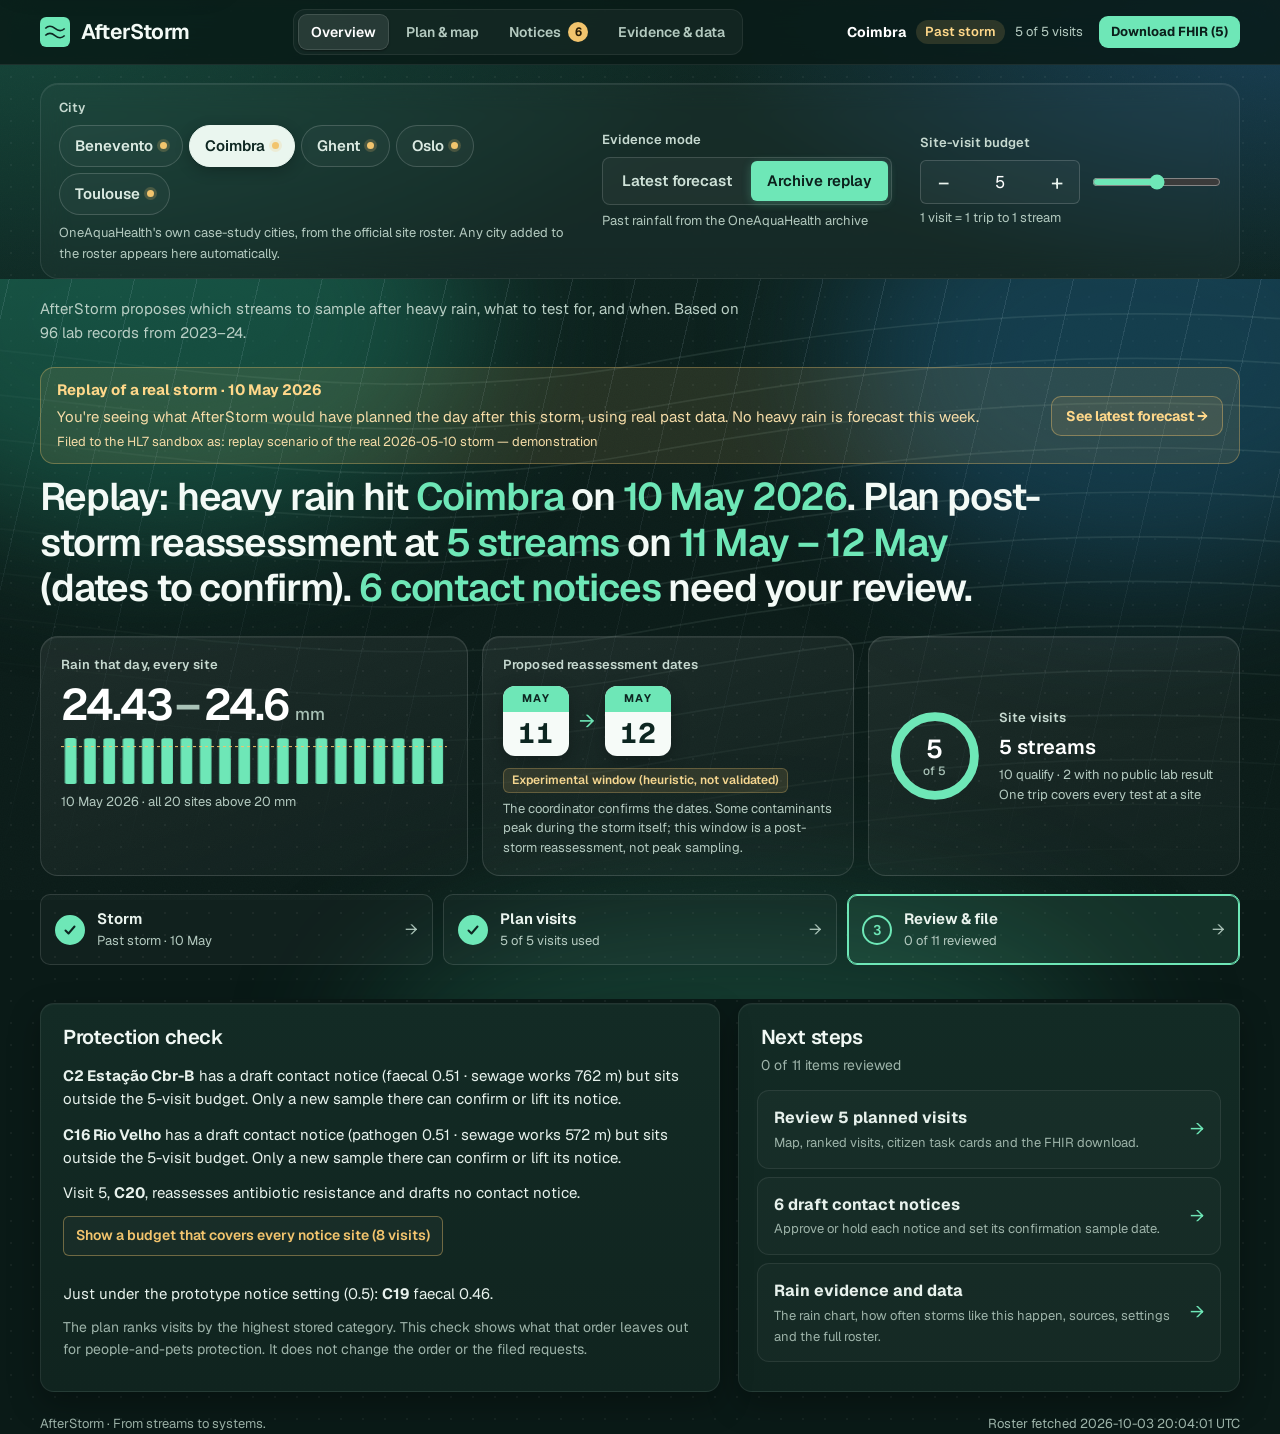
==== commit d0cd77e8: "UI transformation: four pages, dark theme, header tabs, replay clarity, cited 20 mm trigger, wide vi" ====
--- a/web/index.html
+++ b/web/index.html
@@ -5,6 +5,12 @@
   <meta name="viewport" content="width=device-width, initial-scale=1">
   <meta name="theme-color" content="#f6f7f2">
   <title>AfterStorm — sampling proposals</title>
+  <meta name="description" content="AfterStorm turns a storm into a reviewable post-storm reassessment plan for urban streams. OneAquaHealth IEEE Global Hackathon 2026, Track 6.">
+  <meta property="og:title" content="AfterStorm — post-storm reassessment plans for urban streams">
+  <meta property="og:description" content="Which streams to sample after heavy rain, what to test for, and when — with a protection check, citizen task cards and draft FHIR requests. OneAquaHealth IEEE Global Hackathon 2026, Track 6.">
+  <meta property="og:image" content="og.png">
+  <meta property="og:type" content="website">
+  <meta name="twitter:card" content="summary_large_image">
   <link rel="icon" href="data:image/svg+xml,%3Csvg xmlns='http://www.w3.org/2000/svg' viewBox='0 0 32 32'%3E%3Crect width='32' height='32' rx='7' fill='%23264f43'/%3E%3Cpath d='M6 13q5-5 10 0t10 0M6 20q5-5 10 0t10 0' fill='none' stroke='%23fff' stroke-width='2'/%3E%3C/svg%3E">
   <link rel="preload" href="vendor/fonts/Geist-Variable.woff2" as="font" type="font/woff2" crossorigin>
   <link rel="stylesheet" href="vendor/leaflet.css">
@@ -28,12 +34,12 @@
     .step.done .step-dot{background:var(--green);border-color:var(--green);color:#fff}.step.current button{border-color:var(--green);background:var(--pale);box-shadow:0 0 0 1px var(--green) inset}.step.current .step-dot{border-color:var(--green);color:var(--green)}.step.todo button{opacity:.75}
     .flash{animation:flash 1.3s ease}@keyframes flash{0%,40%{box-shadow:0 0 0 3px #4f7fb8,var(--shadow)}100%{box-shadow:var(--shadow)}}@media(prefers-reduced-motion:reduce){.flash{animation:none;box-shadow:0 0 0 3px #4f7fb8}}[tabindex="-1"]:focus{outline:none}
     @media(max-width:760px){.decision{padding:18px}.decision-answer{font-size:18px}.steps{grid-template-columns:1fr;gap:8px}}
-    .workspace{align-items:stretch}.map-panel{position:sticky;top:16px}.right-column{display:flex;flex-direction:column;gap:18px;min-width:0}.right-column .notice-panel{margin-top:0}.visits-scroll{max-height:none!important;overflow:visible!important}
+    .workspace{align-items:stretch}.left-column{min-width:0}.left-inner{display:flex;flex-direction:column;gap:18px}.left-column .protection{margin:0}@media(min-width:761px) and (min-height:1000px){.left-inner{position:sticky;top:16px}}.right-column{display:flex;flex-direction:column;gap:18px;min-width:0}.right-column .notice-panel{margin-top:0}.visits-scroll{max-height:none!important;overflow:visible!important}
     .pin{display:grid;place-items:center;width:26px;height:26px;border-radius:50% 50% 50% 4px;transform:rotate(-45deg);background:var(--c,#2f5a46);border:2px solid #fff;box-shadow:0 2px 6px #1f332b55;transition:transform .18s cubic-bezier(.34,1.56,.64,1),box-shadow .18s}.pin span{transform:rotate(45deg);color:#fff;font:700 12px var(--mono);line-height:1}.pin.notice{outline:3px solid #b07a2b;outline-offset:1px}.pin.held{opacity:.45;filter:grayscale(.6)}.pin.hl{transform:rotate(-45deg) scale(1.35);box-shadow:0 0 0 4px #4f7fb866,0 4px 12px #1f332b66;z-index:1000!important}.leaflet-marker-icon.pin-wrap{background:none;border:0}
     .visit-card{transition:background-color .2s,box-shadow .2s}.visit-card.hl{background:#f1f6ef;box-shadow:inset 4px 0 0 var(--green)}
     .budget-range{width:100%;max-width:160px;margin:10px 0 0;accent-color:var(--green);height:22px}
     @media(max-width:760px){.map-panel{position:static}}
-    #print-area{display:none}body.print-card{background:#fff}body.print-card>*:not(#print-area){display:none!important}body.print-card #print-area{display:block!important}.task-sheet{break-after:page;padding:24px;color:#111;font:16px/1.5 var(--sans)}.task-card{margin:8px 0 4px 42px}.task-card summary{font-size:14px;font-weight:600;color:var(--green)}.task-body{padding:8px 0 2px;font-size:14px;line-height:1.5}.task-body h3{font-size:16px;margin-bottom:6px}.task-safety{font-weight:700}.task-body fieldset{border:1px solid var(--line);border-radius:6px;margin:0 0 8px;padding:8px 10px}.task-body legend{font-size:14px;padding:0 4px}.task-choice{margin-right:12px;font-weight:500}.task-body label.field{display:block;margin:8px 0;font-weight:600}.task-body input[type=text],.confirm-sample input[type=date],.confirm-strip input[type=date]{display:block;width:100%;max-width:420px;margin-top:4px;border:1px solid #cfd8cf;border-radius:6px;padding:6px 8px;font-weight:400}.confirm-strip{display:flex;flex-wrap:wrap;align-items:flex-end;gap:8px 16px;margin:8px 0 0}.confirm-strip .field{margin:0;font-size:14px}.confirm-strip .stale-chip,.confirm-status{margin:0 0 6px}.task-body .print-one{margin-top:8px}
+    #print-area{display:none}body.print-card{background:#fff}body.print-card>*:not(#print-area){display:none!important}body.print-card #print-area{display:block!important}.task-sheet{break-after:page;padding:24px;color:#111;font:16px/1.5 var(--sans)}.task-card{margin:8px 0 4px 42px}.task-card summary{font-size:14px;font-weight:600;color:var(--green)}.task-body{padding:8px 0 2px;font-size:14px;line-height:1.5}.task-body h3{font-size:16px;margin-bottom:6px}.task-safety{font-weight:700}.task-body fieldset{border:1px solid var(--line);border-radius:6px;margin:0 0 8px;padding:8px 10px}.task-body legend{font-size:14px;padding:0 4px}.task-choice{margin-right:12px;font-weight:500}.task-body label.field{display:block;margin:8px 0;font-weight:600}.task-body input[type=text],.confirm-sample input[type=date],.confirm-strip input[type=date]{display:block;width:100%;max-width:420px;margin-top:4px;border:1px solid #cfd8cf;border-radius:6px;padding:6px 8px;font-weight:400}.confirm-strip{display:flex;flex-wrap:wrap;align-items:flex-end;gap:8px 16px;margin:8px 0 0}.confirm-strip .field{margin:0;font-size:14px}.confirm-strip .stale-chip,.confirm-status{margin:0 0 6px}.task-body .print-one{margin-top:8px}.task-links{margin:8px 0}.lang-switch{display:flex;flex-wrap:wrap;gap:6px;margin:8px 0}.lang-switch button{border:1px solid #cfd8cf;background:#fff;border-radius:6px;padding:4px 8px;font-size:13px;font-weight:600}.lang-switch button[aria-pressed=true]{background:var(--green);border-color:var(--green);color:#fff}.translation-draft{font-size:13px;color:var(--muted)}
     .setting-line{margin:8px 0 0;font-size:13px;color:var(--muted);line-height:1.5}.setting-block{margin-top:12px}.setting-block ul{margin:8px 0;padding-left:18px;font-size:14px;line-height:1.55}.setting-note{font-size:13px;color:var(--muted)}
     .protection{border-left:4px solid var(--amber)}.protection-body{padding:0 22px 18px;font-size:15px;line-height:1.55}.protection-body p{margin:0 0 12px}.protection-body .cover-notices{display:inline-block;margin:0 0 14px;padding:8px 12px;border:1px solid #c2a064;border-radius:6px;background:#fff;color:var(--amber);font-size:14px;font-weight:600}.protection-foot{color:var(--muted);font-size:14px}
     .stale-chip{display:inline-block;margin:6px 0;padding:4px 8px;border-radius:6px;background:#fbf3e4;color:#7a5114;border:1px solid #e6d3a8;font-size:13px;font-weight:600}.visit-card .stale-chip{margin-left:42px}.review-history{margin:4px 0 8px 42px;font-size:13px;color:var(--muted)}.notice-row .review-history,.notice-row .stale-chip{margin-left:0}.review-history ul{margin:6px 0 0;padding-left:18px}
@@ -53,7 +59,7 @@
 
     /* ---------- Hero (storm band) ---------- */
     html,body{overflow-x:clip}
-    main{padding-top:0}.topbar{background:#0d2621!important;border-bottom:1px solid #ffffff12!important;backdrop-filter:none!important}.topbar .brand{color:#f3faf6}.topbar .brand svg rect{fill:#8fe0b8}.topbar .brand svg path{stroke:#0d2621}.topbar .brand-sub{color:#9fbcb0;border-left-color:#ffffff22}.topbar .project-context{color:#9fbcb0}.topbar .project-context strong{color:#eaf4ee}.skip{color:#0d2621}
+    main{padding-top:0}.topbar{background:#0d2621!important;border-bottom:1px solid #ffffff12!important;backdrop-filter:none!important}.topbar .brand{color:#f3faf6}.topbar .brand svg rect{fill:#6ee7b7}.topbar .brand svg path{stroke:#0d2621}.topbar .brand-sub{color:#b4cac0;border-left-color:#ffffff22}.topbar .project-context{color:#b4cac0}.topbar .project-context strong{color:#eaf4ee}.skip{color:#0d2621}
     .hero{position:relative;margin:0 calc(50% - 50vw);padding:26px 0 34px;color:#eaf4ee;background:linear-gradient(180deg,#0d2621 0%,#10322b 55%,#133a32 100%);overflow:hidden;isolation:isolate;border-radius:0 0 28px 28px}
     .hero-inner{max-width:1376px;margin:0 auto;padding:0 40px;position:relative}
     .hero-bg{position:absolute;inset:0;z-index:-1;pointer-events:none}.hero-bg i{position:absolute;display:block}
@@ -61,85 +67,281 @@
     .contours{inset:0;background:url("data:image/svg+xml,%3Csvg xmlns='http://www.w3.org/2000/svg' viewBox='0 0 1200 420' fill='none' stroke='%23cfeee0' stroke-width='1'%3E%3Cpath d='M-20 40 C 200 10, 380 90, 600 50 S 980 8, 1220 60'/%3E%3Cpath d='M-20 66 C 200 36, 380 116, 600 76 S 980 34, 1220 86'/%3E%3Cpath d='M-20 92 C 200 62, 380 142, 600 102 S 980 60, 1220 112'/%3E%3Cpath d='M-20 118 C 200 88, 380 168, 600 128 S 980 86, 1220 138'/%3E%3Cpath d='M-20 144 C 200 114, 380 194, 600 154 S 980 112, 1220 164'/%3E%3Cpath d='M-20 170 C 200 140, 380 220, 600 180 S 980 138, 1220 190'/%3E%3Cpath d='M-20 196 C 200 166, 380 246, 600 206 S 980 164, 1220 216'/%3E%3Cpath d='M-20 222 C 200 192, 380 272, 600 232 S 980 190, 1220 242'/%3E%3Cpath d='M-20 248 C 200 218, 380 298, 600 258 S 980 216, 1220 268'/%3E%3Cpath d='M-20 274 C 200 244, 380 324, 600 284 S 980 242, 1220 294'/%3E%3Cpath d='M-20 300 C 200 270, 380 350, 600 310 S 980 268, 1220 320'/%3E%3Cpath d='M-20 326 C 200 296, 380 376, 600 336 S 980 294, 1220 346'/%3E%3Cpath d='M-20 352 C 200 322, 380 402, 600 362 S 980 320, 1220 372'/%3E%3Cpath d='M-20 378 C 200 348, 380 428, 600 388 S 980 346, 1220 398'/%3E%3Cpath d='M-20 404 C 200 374, 380 454, 600 414 S 980 372, 1220 424'/%3E%3C/svg%3E") center/cover no-repeat;opacity:.09;-webkit-mask-image:radial-gradient(120% 90% at 70% 20%,#000 30%,#0000 75%);mask-image:radial-gradient(120% 90% at 70% 20%,#000 30%,#0000 75%)}
     .rain{inset:-60px 0 0 0;opacity:0;transition:opacity .6s;background:repeating-linear-gradient(103deg,#0000 0 22px,#d6ecff1f 22px 23px,#0000 23px 61px);-webkit-mask-image:linear-gradient(180deg,#000,#0000 85%);mask-image:linear-gradient(180deg,#000,#0000 85%)}.hero.storm .rain{opacity:1}
     @media(prefers-reduced-motion:no-preference){.g1{animation:drift 18s ease-in-out infinite alternate}.g2{animation:drift 22s ease-in-out infinite alternate-reverse}.hero.storm .rain{animation:fall .9s linear infinite}@keyframes drift{to{transform:translate(60px,30px) scale(1.12)}}@keyframes fall{from{transform:translate(0,0)}to{transform:translate(-14px,61px)}}}
-    .hero-lede{font-size:15px;color:#a9c2b7;max-width:70ch}.hero-lede span{color:#cfe2d8}
-    .hero :focus-visible{outline-color:#8fe0b8}
+    .hero-lede{font-size:15px;color:#b9cfc5;max-width:72ch}.hero-lede span{color:inherit;font-weight:400}
+    .hero :focus-visible{outline-color:#6ee7b7}
     .hero-bar{margin-top:16px;display:grid;grid-template-columns:minmax(0,1.5fr) auto auto;gap:28px;align-items:start;padding:16px 20px;border-radius:18px;background:#ffffff0d;border:1px solid #ffffff1f;box-shadow:inset 0 1px 0 #ffffff14;backdrop-filter:blur(14px);-webkit-backdrop-filter:blur(14px)}
-    .hero .control-label{color:#a9c2b7;font-size:13px;margin-bottom:8px}
+    .hero .control-label{color:#c6d9d0;font-size:13px;margin-bottom:8px}
     .city-pills{display:flex;flex-wrap:wrap;gap:6px}.pill{display:inline-flex;align-items:center;gap:7px;padding:8px 15px;border-radius:999px;border:1px solid #ffffff2a;background:#ffffff08;color:#dcebe3;font-size:15px;font-weight:600}.pill:hover{background:#ffffff16;border-color:#ffffff44}.pill[aria-pressed=true]{background:#eaf6ef;color:#0d2621;border-color:#eaf6ef;box-shadow:0 4px 14px #00000040}.storm-dot{display:none;width:7px;height:7px;border-radius:50%;background:#f2c46d;box-shadow:0 0 0 3px #f2c46d33}.pill.has-storm .storm-dot{display:inline-block}
-    .hero .mode-toggle{background:#ffffff0a;border-color:#ffffff24}.hero .mode-toggle button{color:#cfe2d8}.hero .mode-toggle button:hover{background:#ffffff12}.hero .mode-toggle button[aria-pressed=true]{background:#8fe0b8;color:#0d2621;box-shadow:0 2px 10px #8fe0b855}
-    .hero .timestamp,.hero .budget-note{color:#9fbcb0}.hero .budget-error{color:#ffb4a8}
-    .hero .stepper{background:#ffffff0a;border-color:#ffffff2a}.hero .stepper input{background:transparent;color:#fff}.hero .stepper button{color:#eaf4ee}.hero .stepper button:hover{background:#ffffff14}.hero .budget-range{accent-color:#8fe0b8}
+    .hero .mode-toggle{background:#ffffff0a;border-color:#ffffff24}.hero .mode-toggle button{color:#cfe2d8}.hero .mode-toggle button:hover{background:#ffffff12}.hero .mode-toggle button[aria-pressed=true]{background:#6ee7b7;color:#0d2621;box-shadow:0 2px 10px #6ee7b755}
+    .hero .timestamp,.hero .budget-note{color:#b4cac0}.hero .budget-error{color:#ffb4a8}
+    .hero .stepper{background:#ffffff0a;border-color:#ffffff2a}.hero .stepper input{background:transparent;color:#fff}.hero .stepper button{color:#eaf4ee}.hero .stepper button:hover{background:#ffffff14}.hero .budget-range{accent-color:#6ee7b7}
     .replay-chip{display:flex;flex-wrap:wrap;gap:3px 12px;align-items:baseline;margin-top:22px;padding:10px 16px;border-radius:14px;background:#f2c46d1c;border:1px solid #f2c46d55;color:#f5dca8;font-size:15px;width:fit-content;max-width:100%}.replay-chip strong{color:#ffd88a}.replay-chip .demo-line{flex-basis:100%;font-size:13px;color:#d6c094}
     .hero .decision{margin:0;padding:0;border:0;background:none;box-shadow:none;border-radius:0}
-    .hero-kicker{display:flex;align-items:center;gap:10px;margin-top:26px;font-size:14px;color:#a9c2b7}.pulse{width:9px;height:9px;border-radius:50%;background:#8fe0b8;box-shadow:0 0 0 0 #8fe0b880}.pulse.warn{background:#f2c46d}.pulse.replay{background:#f2c46d}@media(prefers-reduced-motion:no-preference){.pulse{animation:pulse 2s infinite}@keyframes pulse{70%{box-shadow:0 0 0 9px #8fe0b800}100%{box-shadow:0 0 0 0 #8fe0b800}}}
-    .hero .decision-answer{margin-top:10px;font-size:clamp(26px,3vw,40px);line-height:1.2;letter-spacing:-.025em;font-weight:500;color:#f3faf6;max-width:28em}.hero .decision-answer strong{color:#8fe0b8;font-weight:600}
+    .hero-kicker{display:flex;align-items:center;gap:10px;margin-top:26px;font-size:14px;color:#c6d9d0;font-weight:500}.pulse{width:9px;height:9px;border-radius:50%;background:#6ee7b7;box-shadow:0 0 0 0 #6ee7b780}.pulse.warn{background:#f2c46d}.pulse.replay{background:#f2c46d}@media(prefers-reduced-motion:no-preference){.pulse{animation:pulse 2s infinite}@keyframes pulse{70%{box-shadow:0 0 0 9px #6ee7b700}100%{box-shadow:0 0 0 0 #6ee7b700}}}
+    .hero .decision-answer{margin-top:10px;font-size:clamp(26px,3vw,40px);line-height:1.18;letter-spacing:-.03em;font-weight:600;color:#f3faf6;max-width:28em}.hero .decision-answer strong{color:#6ee7b7;font-weight:600}
     .kpis{display:grid;grid-template-columns:1.15fr 1fr 1fr;gap:14px;margin-top:26px}.kpi{position:relative;display:flex;flex-direction:column;gap:6px;padding:18px 20px;border-radius:18px;background:linear-gradient(160deg,#ffffff12,#ffffff06);border:1px solid #ffffff1f;box-shadow:inset 0 1px 0 #ffffff12;transition:transform .25s cubic-bezier(.22,1,.36,1),border-color .25s}.kpi:hover{transform:translateY(-3px);border-color:#ffffff38}
-    .kpi-label{font-size:13px;font-weight:600;color:#a9c2b7}.kpi-value{font-size:44px;font-weight:600;letter-spacing:-.035em;line-height:1.05;color:#fff;font-variant-numeric:tabular-nums}.kpi-value.small{font-size:30px}.kpi-dash{margin:0 4px;color:#a9c2b7}.kpi-unit{font-size:17px;font-weight:500;color:#a9c2b7;margin-left:6px;letter-spacing:0}.kpi-sub{font-size:13px;color:#a9c2b7;line-height:1.5}.kpi-big-sub{font-size:20px;font-weight:600;color:#fff;margin:2px 0}
+    .kpi-label{font-size:13px;font-weight:600;color:#c6d9d0;letter-spacing:.01em}.kpi-value{font-size:44px;font-weight:600;letter-spacing:-.035em;line-height:1.05;color:#fff;font-variant-numeric:tabular-nums}.kpi-value.small{font-size:30px}.kpi-dash{margin:0 4px;color:#a9c2b7}.kpi-unit{font-size:17px;font-weight:500;color:#a9c2b7;margin-left:6px;letter-spacing:0}.kpi-sub{font-size:13px;color:#b4cac0;line-height:1.5}.kpi-big-sub{font-size:20px;font-weight:600;color:#fff;margin:2px 0}
     .mini-bars{width:100%;height:46px;display:block;margin:4px 0 2px}
-    .cal{display:flex;align-items:center;gap:10px;margin:4px 0 6px}.cal-tile{width:66px;border-radius:12px;overflow:hidden;background:#f6fbf8;color:#0d2621;text-align:center;box-shadow:0 6px 18px #00000040}.cal-tile b{display:block;background:#8fe0b8;font-size:11px;letter-spacing:.14em;padding:4px 0;font-weight:700}.cal-tile span{display:block;font:700 28px/1 var(--sans);padding:7px 0 9px;font-variant-numeric:tabular-nums}.cal-arrow{color:#8fe0b8;font-size:20px}
+    .cal{display:flex;align-items:center;gap:10px;margin:4px 0 6px}.cal-tile{width:66px;border-radius:12px;overflow:hidden;background:#f6fbf8;color:#0d2621;text-align:center;box-shadow:0 6px 18px #00000040}.cal-tile b{display:block;background:#6ee7b7;font-size:11px;letter-spacing:.14em;padding:4px 0;font-weight:700}.cal-tile span{display:block;font:700 28px/1 var(--sans);padding:7px 0 9px;font-variant-numeric:tabular-nums}.cal-arrow{color:#6ee7b7;font-size:20px}
     .hero .window-tag{display:inline-block;width:fit-content;font-size:12px;font-weight:600;color:#f5d690;background:#f2c46d1f;border:1px solid #f2c46d44;padding:2px 8px;border-radius:6px}
-    .kpi-ring{flex-direction:row;align-items:center;gap:18px}.ring-wrap{position:relative;width:92px;height:92px;flex:none}.ring{width:92px;height:92px;transform:rotate(-90deg)}.ring circle{fill:none;stroke-width:8}.ring-bg{stroke:#ffffff1f}.ring-fg{stroke:#8fe0b8;stroke-linecap:round;stroke-dasharray:100;transition:stroke-dashoffset .6s cubic-bezier(.22,1,.36,1)}.ring-num{position:absolute;inset:0;display:grid;place-content:center;text-align:center;font:600 26px/1 var(--sans);color:#fff}.ring-num small{display:block;font-size:12px;font-weight:500;color:#a9c2b7;margin-top:3px}
-    .hero .steps{margin-top:18px}.hero .step button{background:#ffffff08;border-color:#ffffff1f;color:#eaf4ee}.hero .step button:hover{background:#ffffff12;border-color:#ffffff40}.hero .step-status{color:#a9c2b7}.hero .step-go{color:#a9c2b7}.hero .step button:hover .step-go{color:#8fe0b8}.hero .step-dot{background:transparent;border-color:#ffffff40;color:#cfe2d8}.hero .step.done .step-dot{background:#8fe0b8;border-color:#8fe0b8;color:#0d2621}.hero .step.current button{background:#8fe0b81c;border-color:#8fe0b8;box-shadow:inset 0 0 0 1px #8fe0b8}.hero .step.current .step-dot{border-color:#8fe0b8;color:#8fe0b8}.hero .step.todo button{opacity:.6}
+    .kpi-ring{flex-direction:row;align-items:center;gap:18px}.ring-wrap{position:relative;width:92px;height:92px;flex:none}.ring{width:92px;height:92px;transform:rotate(-90deg)}.ring circle{fill:none;stroke-width:8}.ring-bg{stroke:#ffffff1f}.ring-fg{stroke:#6ee7b7;stroke-linecap:round;stroke-dasharray:100;transition:stroke-dashoffset .6s cubic-bezier(.22,1,.36,1)}.ring-num{position:absolute;inset:0;display:grid;place-content:center;text-align:center;font:600 26px/1 var(--sans);color:#fff}.ring-num small{display:block;font-size:12px;font-weight:500;color:#a9c2b7;margin-top:3px}
+    .hero .steps{margin-top:18px}.hero .step button{background:#ffffff08;border-color:#ffffff1f;color:#eaf4ee}.hero .step button:hover{background:#ffffff12;border-color:#ffffff40}.hero .step-status{color:#b4cac0}.hero .step-go{color:#a9c2b7}.hero .step button:hover .step-go{color:#6ee7b7}.hero .step-dot{background:transparent;border-color:#ffffff40;color:#cfe2d8}.hero .step.done .step-dot{background:#6ee7b7;border-color:#6ee7b7;color:#0d2621}.hero .step.current button{background:#6ee7b71c;border-color:#6ee7b7;box-shadow:inset 0 0 0 1px #6ee7b7}.hero .step.current .step-dot{border-color:#6ee7b7;color:#6ee7b7}.hero .step.todo button{opacity:.6}
     .chart-fig{margin:0}.chart-fig figcaption{font-size:13px;color:var(--muted);margin-top:4px}.rain-chart.tall{height:110px}
     @media(prefers-reduced-motion:no-preference){.hero-inner>*{animation:appear .5s cubic-bezier(.22,1,.36,1) both}.hero-bar{animation-delay:.05s}#decision{animation-delay:.1s}}
     @media(max-width:1000px){.hero-inner{padding:0 24px}.hero-bar{grid-template-columns:1fr 1fr}.city-control{grid-column:1/-1}.kpis{grid-template-columns:1fr 1fr}.kpi-ring{grid-column:1/-1}}
     @media(max-width:760px){.hero{border-radius:0 0 20px 20px;padding-top:18px}.hero-inner{padding:0 18px}.hero-bar{grid-template-columns:1fr;gap:16px;padding:14px}.city-pills{flex-wrap:nowrap;overflow-x:auto;scrollbar-width:none;margin:0 -4px;padding:2px 4px}.pill{flex:none}.kpis{grid-template-columns:1fr}.kpi-value{font-size:38px}.hero .decision-answer{font-size:24px}}
     @media print{.hero{background:#fff;color:#000;margin:0;border-radius:0}.hero-bg,.hero-bar{display:none}.hero .decision-answer,.kpi-value,.ring-num{color:#000}}
+    /* U1: notices as a full-width card grid */
+    .notice-wide{margin-top:20px}.notice-wide .notice-body{padding:0 22px 22px}
+    #notices{display:grid;grid-template-columns:repeat(auto-fill,minmax(min(100%,350px),1fr));gap:14px;align-items:start}
+    #notices>.notice-description{grid-column:1/-1;margin:0;max-width:95ch}
+    #notices>.notice-row{border:1px solid var(--line);border-radius:14px;padding:14px 16px 12px;background:#fbfcf9;transition:border-color .2s,background-color .2s,box-shadow .2s}
+    #notices>.notice-row:hover{border-color:#c9d6c8;box-shadow:var(--shadow)}
+    #notices>.notice-row.rv-approve{border-color:#a9cdb8;background:#f2f8f3}#notices>.notice-row.rv-hold{border-color:#ead7aa;background:#fbf6ea}
+    #notices .notice-head{align-items:flex-start}#notices .notice-head .review{flex-basis:100%;margin:8px 0 0}
+    /* U1: compact visit cards */
+    .visit-card{padding:16px 22px 14px}.visit-time{display:flex;flex-wrap:wrap;align-items:baseline;gap:2px 10px;margin:8px 0 6px}.visit-time .small-window{display:inline;margin:0}
+    .filed-note{font-size:13px;font-weight:500;margin-bottom:4px}.visit-card .review{margin-top:6px;margin-bottom:8px}
+    .visit-card>details.task-card:not([open]),.visit-card>details.why:not([open]){display:inline-block;margin-right:20px;vertical-align:top}.visit-card>details.task-card:not([open]){margin-left:42px}
+    @media(max-width:760px){.visit-card>details.task-card:not([open]){margin-left:0}}
+    /* V1: visual system for the lower half (Tremor / Magic UI patterns, vanilla) */
+    :root{--fec:#a16207;--fec-bg:#fdf3dc;--path:#be123c;--path-bg:#fde8ec;--arg:#6d28d9;--arg-bg:#efe9fd}
+    body{background-image:radial-gradient(#1f332b12 1px,transparent 1.3px),radial-gradient(1100px 540px at -6% -10%,#d9eadf 0%,#d9eadf00 62%),radial-gradient(900px 500px at 106% -6%,#d8e7ef 0%,#d8e7ef00 58%),linear-gradient(180deg,#f2f5ef 0%,#f6f6f1 45%,#f2f3ed 100%);background-size:22px 22px,auto,auto,auto}
+    .category-text{display:flex;flex-wrap:wrap;gap:6px;margin-top:6px}
+    .chip{display:inline-flex;align-items:center;gap:6px;padding:3px 9px 3px 10px;border-radius:999px;font-size:13px;font-weight:600;border:1px solid transparent;line-height:1.5}.chip b{font:600 12px var(--mono)}
+    .chip.c-fec{background:var(--fec-bg);color:var(--fec);border-color:#f1dca8}.chip.c-path{background:var(--path-bg);color:var(--path);border-color:#f6c9d3}.chip.c-arg{background:var(--arg-bg);color:var(--arg);border-color:#ddd0fb}.chip.c-base{background:var(--blue-pale);color:var(--blue);border-color:#cfe0ec}.chip.ghost{background:transparent;font-weight:500}
+    .meter{display:inline-block;width:34px;height:5px;border-radius:9px;background:#00000014;overflow:hidden}.meter i{display:block;height:100%;border-radius:9px;background:currentColor}
+    .tracker{margin:12px 22px 0;padding:12px 14px;border:1px solid var(--line);border-radius:12px;background:#fbfcf9}.tracker-head{display:flex;justify-content:space-between;gap:10px;flex-wrap:wrap;font-size:14px}.tracker-head span{font-size:13px;color:var(--muted)}
+    .tracker-bar{display:flex;gap:3px;margin:10px 0 8px;height:30px}.seg{flex:1;min-width:6px;border:0;border-radius:4px;padding:0;background:#cdd5cc;transition:transform .15s,filter .15s}.seg:hover,.seg:focus-visible{transform:scaleY(1.18);filter:brightness(1.08)}
+    .seg.k-sample,.seg-dot.k-sample{background:var(--green)}.seg.k-baseline,.seg-dot.k-baseline{background:var(--blue)}.seg.k-capacity,.seg-dot.k-capacity{background:#d9b25f}.seg.k-low,.seg-dot.k-low{background:#c3ccc1}.seg.k-excluded,.seg-dot.k-excluded{background:#c87a73}.seg.has-notice{box-shadow:inset 0 0 0 2px #fff,0 0 0 2px #b07a2b}
+    .tracker-legend{display:flex;flex-wrap:wrap;gap:4px 14px;font-size:13px;color:var(--muted)}.tracker-legend span{display:inline-flex;align-items:center;gap:6px}.seg-dot{width:10px;height:10px;border-radius:3px;display:inline-block}
+    .visit-card,#notices>.notice-row,.surface.protection{position:relative;isolation:isolate}
+    .visit-card::before,#notices>.notice-row::before,.surface.protection::before{content:"";position:absolute;inset:0;z-index:-1;border-radius:inherit;background:radial-gradient(260px circle at var(--mx,50%) var(--my,50%),#2f5a4614,transparent 70%);opacity:0;transition:opacity .25s;pointer-events:none}
+    .visit-card:hover::before,#notices>.notice-row:hover::before,.surface.protection:hover::before{opacity:1}
+    .kpi::after{content:"";position:absolute;inset:0;border-radius:inherit;background:radial-gradient(220px circle at var(--mx,50%) var(--my,50%),#6ee7b71f,transparent 70%);opacity:0;transition:opacity .25s;pointer-events:none}.kpi:hover::after{opacity:1}
+    @media(prefers-reduced-motion:no-preference){.visit-card.enter{animation:rise .45s cubic-bezier(.22,1,.36,1) both;animation-delay:calc(var(--i,0)*55ms)}@keyframes rise{from{opacity:0;transform:translateY(10px)}to{opacity:1;transform:none}}
+      .rain-chart rect,.mini-bars rect{transform-box:fill-box;transform-origin:bottom;animation:grow .7s cubic-bezier(.22,1,.36,1) both}@keyframes grow{from{transform:scaleY(0)}to{transform:scaleY(1)}}}
+    /* U2: compact filing status */
+    #fhir-status{display:flex;flex-direction:column;gap:6px}.fs-line{display:inline-flex;align-items:center;gap:7px;color:var(--ink);font-weight:500}.fs-line svg{width:15px;height:15px;color:var(--green)}
+    .filed-chip{font-size:13px}.filed-chip summary{display:inline-flex;align-items:center;gap:6px;width:fit-content;max-width:100%;padding:4px 11px;border-radius:999px;background:var(--pale);color:var(--green);font-weight:600;list-style:none}.filed-chip summary::-webkit-details-marker{display:none}.filed-chip summary:before{content:"";width:7px;height:7px;border-radius:50%;background:var(--green);box-shadow:0 0 0 3px #2f5a4622}.filed-chip ul{margin:8px 0 4px;padding-left:18px;columns:2;column-gap:20px}.filed-chip li{margin:2px 0}.filed-chip p{color:var(--muted)}
+    /* U3: sticky summary bar */
+    #weather,#visit-panel,#notice-panel,#review-progress,#protection,.visit-card,#map{scroll-margin-top:72px}
+    .summary-bar{position:fixed;left:0;right:0;top:0;z-index:1200;transform:translateY(-110%);transition:transform .3s cubic-bezier(.22,1,.36,1);background:#0d2621f2;backdrop-filter:blur(12px);-webkit-backdrop-filter:blur(12px);color:#eaf4ee;border-bottom:1px solid #ffffff1a;box-shadow:0 6px 24px #0d262140}.summary-bar.show{transform:none}
+    .sb-inner{max-width:1376px;margin:0 auto;padding:9px 40px;display:flex;align-items:center;gap:14px;flex-wrap:wrap;font-size:14px}.sb-inner strong{font-size:15px}.sb-tag{padding:2px 9px;border-radius:999px;background:#6ee7b726;color:#bff0d6;font-weight:600;font-size:13px}.sb-tag.replay{background:#f2c46d26;color:#ffd88a}
+    .sb-review{width:90px;height:6px;border-radius:9px;background:#ffffff26;overflow:hidden}.sb-review i{display:block;height:100%;background:#6ee7b7;border-radius:9px;transition:width .35s}
+    .sb-actions{margin-left:auto;display:flex;gap:6px}.sb-actions button{padding:5px 11px;border-radius:8px;border:1px solid #ffffff2e;background:#ffffff0d;color:#eaf4ee;font-size:13px;font-weight:600}.sb-actions button:hover{background:#ffffff1f}.sb-actions button:disabled{opacity:.4}
+    @media(max-width:760px){.sb-inner{padding:8px 14px;gap:8px;font-size:13px}.sb-review,.sb-actions button[data-jump]{display:none}}
+    @media(prefers-reduced-motion:reduce){.summary-bar{transition:none}}
+    @media print{.summary-bar{display:none}}
+    .hero-bar>*{min-width:0}@media(max-width:1000px){.hero-bar{grid-template-columns:minmax(0,1fr) minmax(0,1fr)}}@media(max-width:760px){.hero-bar{grid-template-columns:minmax(0,1fr)}.hero .mode-toggle{display:flex;width:100%}.hero .mode-toggle button{flex:1}}
+    /* U5: citizen task card polish */
+    details.task-card[open]{margin:6px 0 10px 42px;padding:14px 16px 16px;border:1px solid #d9e4d8;border-radius:14px;background:linear-gradient(180deg,#fbfdfb,#f4f8f3)}
+    @media(max-width:760px){details.task-card[open]{margin-left:0}}
+    details.task-card>summary{font-weight:600;color:var(--green)}
+    .task-card .lang-switch{display:inline-flex;gap:3px;padding:3px;border:1px solid #d5dfd4;border-radius:10px;background:#fff;margin:10px 0 6px}.task-card .lang-switch button{border:0;border-radius:7px;padding:5px 12px;font-size:13px;font-weight:600;background:transparent;color:var(--muted)}.task-card .lang-switch button[aria-pressed=true]{background:var(--green);color:#fff}
+    .task-card .task-safety{margin:10px 0 12px;padding:10px 12px;border-radius:10px;background:#fff5e0;border:1px solid #f1d9a6;color:#5f4116;font-size:14px}
+    .task-card fieldset{margin:0 0 8px;padding:9px 12px 10px;border:1px solid #dde6dc;border-radius:10px;background:#fff}.task-card legend{padding:0 6px;font-size:14px;font-weight:600;color:var(--ink)}
+    .task-card fieldset label{display:inline-flex;align-items:center;gap:6px;margin-right:6px;padding:4px 10px;border:1px solid #d5dfd4;border-radius:999px;font-size:13px;cursor:pointer;transition:background-color .15s,border-color .15s}
+    .task-card fieldset label:has(input:checked){background:var(--pale);border-color:var(--green);color:var(--green);font-weight:600}.task-card input[type=radio]{accent-color:var(--green);margin:0}
+    .task-card .field{display:block;margin:10px 0 0;font-size:14px;font-weight:600}.task-card .field input{display:block;width:100%;max-width:420px;margin-top:5px;height:38px;padding:0 10px;border:1px solid #cfd8cf;border-radius:8px;background:#fff;font-weight:400}
+    .task-card .task-links{margin-top:10px}.task-card .task-links a{font-weight:600}
+    .task-card .print-one,.task-card [data-print-card]{margin-top:10px;padding:7px 14px;border:1px solid #cfd8cf;border-radius:8px;background:#fff;font-size:13px;font-weight:600;color:var(--green)}
     .map-hint{position:absolute;inset:0;z-index:900;display:grid;place-items:center;padding:20px;text-align:center;background:#1f332b8c;color:#fff;font-size:15px;font-weight:600;opacity:0;pointer-events:none;transition:opacity .25s}.map-hint.show{opacity:1}.map-frame{transition:box-shadow .2s}.map-frame.map-active{box-shadow:0 0 0 2px var(--green)}
     .distance-note{font-size:13px;color:var(--amber);margin:0 0 8px 42px}
     @media(max-width:520px){.mode-control{grid-column:1/-1}.budget-control{justify-self:stretch;grid-column:1/-1;display:grid;grid-template-columns:1fr auto;align-items:center}.budget-control .control-label{margin:0}.budget-control .budget-note,.budget-control .budget-error{grid-column:1/-1}.mode-toggle button{white-space:nowrap}.mode-meta{margin-top:8px}}
     @media(prefers-reduced-motion:no-preference){.intro,.controls,.weather,.workspace{animation:appear .4s ease both}.controls{animation-delay:.04s}.weather{animation-delay:.08s}.workspace{animation-delay:.12s}@keyframes appear{from{opacity:0;transform:translateY(6px)}to{opacity:1;transform:none}}} @media print{.controls,.map-tools,.locate,.topbar .project-context{display:none}.shell{padding:0}.workspace{display:block}.map-panel{break-inside:avoid}.visits-scroll{max-height:none;overflow:visible}.visit-card{break-inside:avoid}.notice-panel{margin-top:12px}}
     .visit-actions{display:flex;flex-direction:column;align-items:flex-end;gap:8px;flex:none}.visit-actions button{border:1px solid #cfd8cf;background:#fff;border-radius:6px;padding:8px 12px;font-size:14px;font-weight:600;color:var(--green)}#fhir-status{margin:0;padding:10px 22px 12px;font-size:14px;color:var(--muted);line-height:1.55}.filed-note{margin:0 0 8px 42px;font-size:14px;font-weight:600;color:var(--green)}.fhir-help a{white-space:nowrap}@media(max-width:760px){.visit-actions{align-items:flex-start}}@media print{#download-fhir,#default-fhir,#fhir-status{display:none!important}}
+
+    /* ===== T1: app shell, pages, one dark "night water" theme (shadcn-style tokens) ===== */
+    :root{--canvas:#0a1a17;--paper:#10241f;--ink:#e7f1ec;--muted:#9db3a9;--line:#ffffff17;--green:#6ee7b7;--pale:#6ee7b71a;--blue:#7cc4f0;--blue-pale:#7cc4f01f;--amber:#f2c46d;--amber-pale:#f2c46d1c;--red:#f19a92;--red-pale:#f19a921f;--shadow:inset 0 1px 0 #ffffff08,0 12px 32px #0000004d;--fec:#f5c46b;--fec-bg:#f5c46b1a;--path:#fda4af;--path-bg:#fda4af1a;--arg:#c4b5fd;--arg-bg:#c4b5fd1f;--radius:14px}
+    html{color-scheme:dark}
+    body{color:var(--ink);background-color:var(--canvas);background-image:radial-gradient(#ffffff0c 1px,transparent 1.3px),radial-gradient(1200px 600px at 0% 0%,#14463a 0%,#14463a00 60%),radial-gradient(1000px 520px at 100% 0%,#173f57 0%,#173f5700 58%),linear-gradient(180deg,#0d2621 0%,#0a1a17 40%,#09161400 100%);background-size:22px 22px,auto,auto,auto;background-attachment:scroll}
+    body::before{opacity:.05;mix-blend-mode:screen}
+    a{color:var(--green)}button{color:inherit}button:hover{background:#ffffff10}
+    /* sticky header with page tabs */
+    .topbar{position:sticky;top:0;z-index:1100;background:#0a1a17d9!important;backdrop-filter:blur(14px) saturate(1.3)!important;-webkit-backdrop-filter:blur(14px) saturate(1.3)!important;border-bottom:1px solid #ffffff14!important}
+    .topbar-inner{min-height:64px;gap:18px}.topbar .brand{font-size:21px}.topbar .brand svg{width:30px;height:30px}
+    .app-nav{display:flex;gap:4px;padding:4px;border-radius:12px;background:#ffffff0a;border:1px solid #ffffff12}
+    .app-nav a{display:inline-flex;align-items:center;gap:7px;padding:7px 14px;border-radius:9px;color:#b4cac0;font-size:14px;font-weight:600;text-decoration:none;transition:background-color .18s,color .18s}
+    .app-nav a:hover{background:#ffffff0f;color:#eaf4ee}.app-nav a[aria-current=page]{background:#ffffff17;color:#fff;box-shadow:inset 0 0 0 1px #ffffff1f,0 1px 2px #0006}
+    .nav-count:empty{display:none}.nav-count{min-width:20px;height:20px;padding:0 6px;border-radius:999px;background:#f2c46d;color:#2a1d05;font:700 12px/20px var(--mono);text-align:center}
+    .header-status .sb-inner{max-width:none;padding:0;margin:0;gap:10px;font-size:13px;color:#b4cac0;flex-wrap:nowrap}.header-status .sb-inner strong{color:#fff;font-size:14px}
+    .header-status .sb-actions{margin-left:6px}.header-status .sb-actions button{padding:6px 12px;border-radius:9px;background:#6ee7b7;color:#0b1f1b;border:0;font-weight:700}.header-status .sb-actions button:hover{background:#86efc4}.header-status .sb-actions button:disabled{background:#ffffff1a;color:#9db3a9}
+    @media(max-width:1180px){.header-status .sb-inner>span:not(.sb-actions):not(.sb-tag){display:none}}
+    @media(max-width:900px){.topbar-inner{flex-wrap:wrap;padding-top:8px;padding-bottom:8px}.app-nav{order:3;width:100%;overflow-x:auto}.app-nav a{white-space:nowrap}.header-status{margin-left:auto}}
+    main{padding-top:0}
+    /* pages */
+    .page{display:none}.page.active{display:block}
+    @media(prefers-reduced-motion:no-preference){.page.active{animation:pageIn .38s cubic-bezier(.22,1,.36,1) both}@keyframes pageIn{from{opacity:0;transform:translateY(8px)}to{opacity:1;transform:none}}}
+    /* shared control bar (same controls on every page) */
+    .controlbar{margin:18px 0 0}.controlbar .hero-bar{margin-top:0}
+    /* hero now blends into the dark canvas */
+    .hero{margin:0 calc(50% - 50vw);border-radius:0;padding-top:18px;background:linear-gradient(180deg,#0e2a24f2 0%,#10322bcc 60%,#0a1a1700 100%)}
+    .overview-grid{display:grid;grid-template-columns:minmax(0,1.15fr) minmax(0,.85fr);gap:18px;margin-top:4px}
+    @media(max-width:900px){.overview-grid{grid-template-columns:1fr}}
+    .next-list{display:flex;flex-direction:column;gap:8px;padding:0 18px 18px}.next-item{display:flex;align-items:center;gap:12px;padding:14px 16px;border-radius:12px;border:1px solid #ffffff14;background:#ffffff06;color:var(--ink);text-decoration:none;transition:background-color .18s,border-color .18s,transform .18s}.next-item:hover{background:#ffffff0d;border-color:#6ee7b766;transform:translateX(2px)}.next-item span:first-child{display:flex;flex-direction:column;gap:2px;flex:1}.next-item small{font-size:13px;color:var(--muted)}.next-go{color:var(--green);font-size:18px}
+    /* surfaces: shadcn dark card */
+    .surface{background:linear-gradient(180deg,#132b25 0%,#10241f 100%);border:1px solid #ffffff14;border-radius:var(--radius);box-shadow:var(--shadow)}
+    .panel-header h2,.weather-top h2{color:#f1f8f4}
+    .badge{background:var(--pale);color:var(--green)}.badge.grey,.panel-count{background:#ffffff12;color:var(--muted)}.badge.replay{background:var(--amber-pale);color:var(--amber)}.badge.blue{background:var(--blue-pale);color:var(--blue)}
+    .locate,.visit-actions button,.rv,.protection-body .cover-notices,.task-card .print-one,.task-card [data-print-card],.leaflet-popup-content button{background:#ffffff08!important;border:1px solid #ffffff22!important;color:var(--ink)!important}
+    .locate:hover,.visit-actions button:hover,.rv:hover,.protection-body .cover-notices:hover{background:#ffffff12!important;border-color:#ffffff3a!important}
+    .protection-body .cover-notices{color:var(--amber)!important;border-color:#f2c46d66!important}
+    .rv.approve[aria-pressed=true]{background:var(--green)!important;border-color:var(--green)!important;color:#0b1f1b!important}.rv.hold[aria-pressed=true]{background:var(--amber)!important;border-color:var(--amber)!important;color:#2a1d05!important}
+    .visit-card{border-bottom-color:#ffffff12}.visit-card.hl{background:#6ee7b70d;box-shadow:inset 3px 0 0 var(--green)}.visit-card.rv-hold{background:#f2c46d0a}.visit-card.rv-approve .rank-number{background:var(--green);border-color:var(--green);color:#0b1f1b}
+    .rank-number{border-color:#ffffff26;color:var(--green);background:#ffffff06}
+    .visit-help,.capacity-details{border-color:#ffffff12}
+    .review-progress,.tracker{background:#ffffff06;border-color:#ffffff14}.rp-bar{background:#ffffff14}.rp-bar i{background:linear-gradient(90deg,#34d399,#6ee7b7)}
+    .stale-chip{background:var(--amber-pale);color:var(--amber);border-color:#f2c46d55}
+    #notices>.notice-row{background:#ffffff06;border-color:#ffffff14}#notices>.notice-row:hover{border-color:#ffffff2a}#notices>.notice-row.rv-approve{background:#6ee7b70d;border-color:#6ee7b74d}#notices>.notice-row.rv-hold{background:#f2c46d0d;border-color:#f2c46d4d}
+    .notice-text{background:#f2c46d12;border-left-color:var(--amber);color:var(--ink)}
+    .roster th{background:#ffffff08;color:var(--muted)}.roster td,.roster th{border-top-color:#ffffff12}
+    .fatal{background:#10241f}
+    .chip.c-base{background:var(--blue-pale);color:var(--blue);border-color:#7cc4f040}.chip.c-fec{border-color:#f5c46b40}.chip.c-path{border-color:#fda4af40}.chip.c-arg{border-color:#c4b5fd40}.meter{background:#ffffff1a}
+    .seg{background:#ffffff26}.seg.k-sample,.seg-dot.k-sample{background:#1f9d73}.seg.k-baseline,.seg-dot.k-baseline{background:#3b82c4}.seg.k-capacity,.seg-dot.k-capacity{background:#d9a441}.seg.k-low,.seg-dot.k-low{background:#ffffff2e}.seg.k-excluded,.seg-dot.k-excluded{background:#e0786d}.seg.has-notice{box-shadow:inset 0 0 0 2px #0a1a17,0 0 0 2px #f2c46d}
+    .dot.sample{color:#1f9d73;background:#1f9d73}.dot.baseline{color:#3b82c4;background:#3b82c4}.dot.capacity{color:#d9a441;background:#d9a441}.dot.low{color:#7d8f86;background:#7d8f86}.dot.excluded{color:#e0786d;background:#e0786d}.dot.notice{background:transparent;border-color:#f2c46d}.legend{color:var(--ink)}
+    .visit-card::before,#notices>.notice-row::before,.surface.protection::before{background:radial-gradient(260px circle at var(--mx,50%) var(--my,50%),#6ee7b712,transparent 70%)}
+    /* citizen task card on dark */
+    details.task-card[open]{background:#ffffff05;border-color:#ffffff17}.task-card .lang-switch{background:#ffffff08;border-color:#ffffff1f}.task-card .lang-switch button{color:var(--muted)}.task-card .lang-switch button[aria-pressed=true]{background:var(--green);color:#0b1f1b}
+    .task-card .task-safety{background:#f2c46d14;border-color:#f2c46d40;color:#f5dca8}.task-card fieldset{background:#ffffff05;border-color:#ffffff14}.task-card legend{color:var(--ink)}.task-card fieldset label{border-color:#ffffff22}.task-card fieldset label:has(input:checked){background:#6ee7b71a;border-color:var(--green);color:var(--green)}
+    .task-card .field input,.city-select,.stepper input{background:#ffffff0a!important;color:var(--ink);border-color:#ffffff22}
+    /* map: dark tiles, dark controls */
+    .map-frame,#map{background-color:#0e211d}#map{background-image:linear-gradient(#ffffff08 1px,transparent 1px),linear-gradient(90deg,#ffffff08 1px,transparent 1px)}
+    .leaflet-tile-pane{filter:invert(1) hue-rotate(180deg) brightness(.9) contrast(.88) saturate(.55)}
+    .leaflet-control-zoom a{background:#132a24!important;color:var(--ink)!important;border-color:#ffffff1f!important}.leaflet-bar{border-color:#ffffff1f!important}
+    .leaflet-control-attribution{background:#0a1a17cc!important;color:var(--muted)!important}.leaflet-control-attribution a{color:var(--green)!important}
+    .leaflet-popup-content-wrapper,.leaflet-popup-tip{background:#132a24;color:var(--ink);box-shadow:0 10px 30px #0008}
+    .leaflet-tooltip.site-label{background:#132a24f2;color:var(--ink)}
+    .map-tools{background:#10241fe6;color:var(--ink);border-color:#ffffff1f}
+    /* plan page: map pinned full height beside the visit list (no empty column) */
+    .page[data-page=plan] .workspace{grid-template-columns:minmax(0,.95fr) minmax(0,1.05fr);margin-top:18px;align-items:start}
+    .page[data-page=plan] .left-inner{position:sticky;top:80px}
+    .page[data-page=plan] #map{height:clamp(380px,calc(100dvh - 330px),860px)!important}
+    @media(max-width:760px){.page[data-page=plan] .workspace{grid-template-columns:1fr}.page[data-page=plan] .left-inner{position:static}.page[data-page=plan] #map{height:340px!important}}
+    .page[data-page=evidence]>*+*,.page[data-page=notices]>*{margin-top:18px}
+    .footer{border-top-color:#ffffff17}.footer strong{color:var(--ink)}
+    .skip{background:#132a24;color:var(--ink)}
+
+    /* T1 tidy: compact header, dark controls everywhere, seamless hero */
+    .app-nav a{white-space:nowrap;padding:7px 13px}
+    .topbar .brand-sub{white-space:nowrap}@media(max-width:1320px){.topbar .brand-sub{display:none}}
+    .header-status .sb-review,.header-status .sb-inner>span:nth-of-type(3),.header-status .sb-inner>span:nth-of-type(4){display:none}
+    .header-status .sb-inner{white-space:nowrap}.header-status .sb-tag{white-space:nowrap}
+    .controlbar .control-label{color:#c6d9d0;font-size:13px;margin-bottom:6px}
+    .controlbar .mode-toggle{background:#ffffff0a;border-color:#ffffff24}.controlbar .mode-toggle button{color:#cfe2d8;background:transparent}.controlbar .mode-toggle button:hover{background:#ffffff12}.controlbar .mode-toggle button[aria-pressed=true]{background:#6ee7b7;color:#0b1f1b;box-shadow:0 2px 10px #6ee7b744}
+    .controlbar .stepper{background:#ffffff0a!important;border-color:#ffffff2a}.controlbar .stepper input{background:transparent!important;color:#fff}.controlbar .stepper button{color:#eaf4ee}.controlbar .stepper button:hover{background:#ffffff14}.controlbar .stepper button:disabled{opacity:.35}
+    .controlbar .timestamp,.controlbar .budget-note{color:#b4cac0}.controlbar .budget-error{color:#ffb4a8}.controlbar .budget-range{accent-color:#6ee7b7}
+    .controlbar .hero-bar{padding:14px 18px;align-items:center;background:#ffffff08;border-color:#ffffff17}
+    .controlbar .budget-control{display:grid;grid-template-columns:auto 1fr;column-gap:12px;align-items:center}.controlbar .budget-control .control-label{grid-column:1/-1}.controlbar .budget-range{margin:0;max-width:130px}.controlbar .budget-control .budget-note,.controlbar .budget-control .budget-error{grid-column:1/-1;margin-top:4px}
+    .controlbar .mode-meta{margin-top:6px}
+    .hero{background:transparent!important}
+
+    /* ===== Fix-all: replay banner, wide visit rows, side sheets, confirm strip ===== */
+    .replay-chip{display:flex!important;align-items:center;gap:14px;flex-wrap:wrap;width:100%;justify-content:space-between}
+    .replay-chip .rc-text{display:flex;flex-direction:column;gap:3px;min-width:0;flex:1}.replay-chip .rc-text span{color:#f5dca8}
+    .rc-btn{flex:none;padding:8px 14px;border-radius:10px;border:1px solid #f2c46d66;background:#f2c46d1a;color:#ffd88a;font-weight:700;font-size:14px}.rc-btn:hover{background:#f2c46d2e!important}
+    /* wide visit rows */
+    .visit-card{padding:16px 20px;isolation:auto!important}
+    .visit-card::before{display:none!important}
+    .visit-card:hover{background-image:radial-gradient(320px circle at var(--mx,50%) var(--my,50%),#6ee7b70f,transparent 70%)}
+    .vr-grid{display:grid;grid-template-columns:32px minmax(0,1fr) auto;gap:4px 16px;align-items:start}
+    .vr-main h3{font-size:16px;line-height:1.35;margin:2px 0 0}.vr-main h3 code{font-size:14px;margin-right:8px;color:var(--green)}
+    .vr-main .category-text{margin-top:7px}.vr-main .visit-time{padding-left:0;margin:8px 0 2px}.vr-main .filed-note,.vr-main .distance-note{margin-left:0}
+    .vr-side{display:flex;flex-direction:column;align-items:flex-end;gap:8px}
+    .vr-side .review{margin:0!important;justify-content:flex-end}
+    .vr-links{display:flex;gap:6px;flex-wrap:wrap;justify-content:flex-end}
+    .vr-links>details{display:inline-block!important;margin:0!important}
+    .vr-links summary,.vr-links .locate{display:inline-flex;align-items:center;gap:6px;padding:6px 11px;border-radius:9px;border:1px solid #ffffff22;background:#ffffff08;color:var(--ink);font-size:13px;font-weight:600;list-style:none;cursor:pointer;white-space:nowrap}
+    .vr-links summary::-webkit-details-marker{display:none}.vr-links summary::before{content:none!important}.vr-links summary:hover,.vr-links .locate:hover{background:#ffffff12;border-color:#ffffff3a}
+    .vr-links details.task-card>summary::before{content:"";display:inline-block!important;width:12px;height:12px;background:currentColor;-webkit-mask:url("data:image/svg+xml,%3Csvg xmlns='http://www.w3.org/2000/svg' viewBox='0 0 16 16'%3E%3Cpath d='M4 2h6l3 3v9H4z' fill='none' stroke='black' stroke-width='1.6'/%3E%3Cpath d='M6 8h5M6 11h4' stroke='black' stroke-width='1.6'/%3E%3C/svg%3E") center/contain no-repeat;mask:url("data:image/svg+xml,%3Csvg xmlns='http://www.w3.org/2000/svg' viewBox='0 0 16 16'%3E%3Cpath d='M4 2h6l3 3v9H4z' fill='none' stroke='black' stroke-width='1.6'/%3E%3Cpath d='M6 8h5M6 11h4' stroke='black' stroke-width='1.6'/%3E%3C/svg%3E") center/contain no-repeat}
+    details.task-card[open]{margin:0!important;padding:0!important;border:0!important;background:none!important}
+    @media(max-width:1100px){.vr-grid{grid-template-columns:32px minmax(0,1fr)}.vr-side{grid-column:2;align-items:flex-start}.vr-side .review,.vr-links{justify-content:flex-start}}
+    /* side sheets (shadcn Sheet pattern, Base UI-style enter animation) */
+    .sheet-panel{display:none}
+    details[open]>.sheet-panel{display:block;position:fixed;top:0;right:0;bottom:0;width:min(540px,100vw);z-index:1300;overflow:auto;overscroll-behavior:contain;background:linear-gradient(180deg,#132b25,#0f231e);border-left:1px solid #ffffff1f;box-shadow:-30px 0 80px #000a;padding:0 24px 28px;text-align:left;cursor:auto;white-space:normal;font-weight:400}
+    details.task-card[open]::after,details.why[open]::after{content:"";position:fixed;inset:0;z-index:1250;background:#020807a6;backdrop-filter:blur(3px);-webkit-backdrop-filter:blur(3px);cursor:pointer}
+    @media(prefers-reduced-motion:no-preference){details[open]>.sheet-panel{animation:sheetIn .32s cubic-bezier(.22,1,.36,1) both}details.task-card[open]::after,details.why[open]::after{animation:fadeIn .25s ease both}@keyframes sheetIn{from{transform:translateX(100%)}to{transform:none}}@keyframes fadeIn{from{opacity:0}to{opacity:1}}}
+    .sheet-head{position:sticky;top:0;z-index:1;display:flex;align-items:center;justify-content:space-between;gap:12px;margin:0 -24px 14px;padding:16px 24px;background:#132b25f2;backdrop-filter:blur(8px);border-bottom:1px solid #ffffff17;font-size:14px;color:var(--muted)}.sheet-head strong{color:var(--ink)}
+    .sheet-close{width:34px;height:34px;border-radius:9px;border:1px solid #ffffff22;background:#ffffff08;color:var(--ink);font-size:20px;line-height:1}
+    body.sheet-open{overflow:hidden}
+    .sheet-panel .reason,.sheet-panel .source-fields,.sheet-panel p{color:var(--ink)}.sheet-panel .reason{color:#c9dbd2;line-height:1.7}.sheet-panel .source-fields{border-top-color:#ffffff17}.sheet-panel .source-fields dt{color:var(--muted)}
+    .sheet-panel .task-body h3{margin:8px 0 6px;font-size:18px}.sheet-panel .task-body p{margin:3px 0}
+    /* notice confirmation strip */
+    .confirm-strip{display:flex;flex-wrap:wrap;align-items:center;gap:8px 12px;margin:12px 0 10px;padding:10px 12px;border-radius:10px;background:#ffffff06;border:1px dashed #ffffff22}
+    .confirm-strip .field{display:flex;align-items:center;gap:10px;margin:0!important;font-size:13px;font-weight:600;color:var(--muted)}
+    .confirm-strip .field input{height:34px;padding:0 8px;border-radius:8px;border:1px solid #ffffff22;background:#ffffff0a;color:var(--ink);color-scheme:dark}
+    .confirm-strip .confirm-status,.confirm-strip .stale-chip{flex-basis:100%;margin:0;font-size:13px;color:var(--muted)}
+    @media print{.sheet-panel{display:block!important;position:static!important;box-shadow:none!important}details.task-card[open]::after,details.why[open]::after{display:none}}
+
+    /* Sheet containment fix: entry animations must not leave a transform behind (it would trap position:fixed), and main must not create a stacking context. */
+    .page.active,.workspace,.visit-card.enter,.hero-inner>*,.controls,.weather,.intro{animation-fill-mode:backwards!important}
+    main{z-index:auto!important}
+
+    .city-note{margin-top:8px;font-size:13px;color:#b4cac0;max-width:62ch}
   </style>
   <script src="vendor/leaflet.js" defer></script>
 </head>
 <body>
   <a class="skip" href="#main">Skip to sampling plan</a>
   <header class="topbar"><div class="shell topbar-inner">
-    <div class="brand"><svg viewBox="0 0 34 34" aria-hidden="true"><rect width="34" height="34" rx="7" fill="#315b48"/><path d="M6 13q5-5 11 0t11 0M6 21q5-5 11 0t11 0" fill="none" stroke="#f4f7ee" stroke-width="1.8"/></svg><span>AfterStorm</span><span class="brand-sub">Evidence, refreshed.</span></div>
-    <div class="project-context"><strong>OneAquaHealth · Track 6</strong><br>Urban freshwater · One Health</div>
+    <div class="brand"><svg viewBox="0 0 34 34" aria-hidden="true"><rect width="34" height="34" rx="7" fill="#315b48"/><path d="M6 13q5-5 11 0t11 0M6 21q5-5 11 0t11 0" fill="none" stroke="#f4f7ee" stroke-width="1.8"/></svg><span>AfterStorm</span></div>
+    <nav class="app-nav" aria-label="Pages"><a href="#/" data-page-link="overview">Overview</a><a href="#/plan" data-page-link="plan">Plan &amp; map</a><a href="#/notices" data-page-link="notices">Notices<span class="nav-count" id="nav-notice-count"></span></a><a href="#/evidence" data-page-link="evidence">Evidence &amp; data</a></nav>
+    <div class="header-status" id="header-status"></div>
   </div></header>
   <main id="main" class="shell">
     <p id="loading" class="loading" role="status">Loading the saved sampling plan…</p>
     <div id="fatal" class="fatal" role="alert" hidden></div>
     <div id="app" hidden>
+      <p id="plan-status" class="sr-only" role="status" aria-live="polite"></p>
+      <div class="controlbar" id="controlbar">
+          <div class="hero-bar" role="group" aria-label="Plan controls">
+            <div class="city-control"><span class="control-label" id="city-label">City</span><div class="city-pills" id="city-pills" role="group" aria-labelledby="city-label" aria-describedby="city-note"></div><p class="city-note" id="city-note">OneAquaHealth's own case-study cities, from the official site roster. Any city added to the roster appears here automatically.</p><label class="sr-only" for="city-select">City</label><select id="city-select" class="sr-only" tabindex="-1" aria-hidden="true"></select></div>
+            <div class="mode-control"><span class="control-label" id="mode-label">Evidence mode</span><div class="mode-toggle" role="group" aria-labelledby="mode-label"><button id="mode-live" type="button" aria-pressed="true">Latest forecast</button><button id="mode-replay" type="button" aria-pressed="false">Archive replay</button></div><div class="mode-meta"><span id="fetched-at" class="timestamp"></span></div></div>
+        
+            <div class="budget-control"><label class="control-label" for="budget">Site-visit budget</label><div class="stepper"><button id="budget-minus" type="button" aria-label="Decrease visit budget">−</button><input id="budget" type="number" min="0" step="1" value="5" aria-describedby="budget-note budget-error"><button id="budget-plus" type="button" aria-label="Increase visit budget">+</button></div><input id="budget-range" class="budget-range" type="range" min="0" max="20" step="1" value="5" aria-label="Site-visit budget slider" aria-describedby="budget-note"><p class="budget-note" id="budget-note">1 visit = 1 trip to 1 stream</p><p id="budget-error" class="budget-error" role="status" hidden></p></div>
+          </div>
+      </div>
+      <section class="page" data-page="overview" aria-label="Overview">
       <section class="hero" id="hero" aria-label="Your plan at a glance">
         <div class="hero-bg" aria-hidden="true"><i class="glow g1"></i><i class="glow g2"></i><i class="glow g3"></i><i class="contours"></i><i class="rain"></i></div>
         <div class="hero-inner">
           <p class="hero-lede">AfterStorm proposes which streams to sample after heavy rain, what to test for, and when. <span id="evidence-age"></span></p>
-          <div class="hero-bar" role="group" aria-label="Plan controls">
-            <div class="city-control"><span class="control-label" id="city-label">City</span><div class="city-pills" id="city-pills" role="group" aria-labelledby="city-label"></div><label class="sr-only" for="city-select">City</label><select id="city-select" class="sr-only" tabindex="-1" aria-hidden="true"></select></div>
-            <div class="mode-control"><span class="control-label" id="mode-label">Evidence mode</span><div class="mode-toggle" role="group" aria-labelledby="mode-label"><button id="mode-live" type="button" aria-pressed="true">Latest forecast</button><button id="mode-replay" type="button" aria-pressed="false">Archive replay</button></div><div class="mode-meta"><span id="fetched-at" class="timestamp"></span></div></div>
-        
-            <div class="budget-control"><label class="control-label" for="budget">Site-visit budget</label><div class="stepper"><button id="budget-minus" type="button" aria-label="Decrease visit budget">−</button><input id="budget" type="number" min="0" step="1" value="5" aria-describedby="budget-note budget-error"><button id="budget-plus" type="button" aria-label="Increase visit budget">+</button></div><input id="budget-range" class="budget-range" type="range" min="0" max="20" step="1" value="5" aria-label="Site-visit budget slider" aria-describedby="budget-note"><p class="budget-note" id="budget-note">1 visit = 1 trip to 1 stream</p><p id="budget-error" class="budget-error" role="status" hidden></p></div>
-      
-          </div>
           <div id="replay-banner" class="replay-chip" hidden></div>
           <div id="decision" class="decision"></div>
         </div>
       </section>
-      <section class="surface weather" id="weather" tabindex="-1" aria-label="Rain evidence and proposed timing"></section>
-      <p id="plan-status" class="sr-only" role="status" aria-live="polite"></p>
+        <div class="overview-grid">
+          <section class="surface protection" id="protection" hidden aria-labelledby="protection-heading"><div class="panel-header"><div><h2 id="protection-heading">Protection check</h2></div></div><div id="protection-body" class="protection-body"></div></section>
+          <section class="surface next-card" id="next-card" aria-labelledby="next-heading"></section>
+        </div>
+      </section>
+      <section class="page" data-page="plan" aria-label="Plan and map">
       <div class="workspace">
-        <div class="left-column">
+        <div class="left-column"><div class="left-inner">
           <section class="surface map-panel" aria-label="Stream map">
             <div class="panel-header"><div><h2 id="map-heading">Stream locations</h2><p id="map-count"></p></div><span class="eyebrow">Official site roster</span></div>
             <div class="map-frame"><div id="map" aria-label="Stream locations and visit status"></div><div id="map-hint" class="map-hint" aria-hidden="true">Pinch or Ctrl + scroll to zoom · click the map to zoom with scroll</div><label class="map-tools"><input id="basemap" type="checkbox" checked> Street map</label></div>
             <div class="map-footer"><div class="legend"><span><i class="dot sample" aria-hidden="true"></i>Storm visit</span><span><i class="dot baseline" aria-hidden="true"></i>Baseline visit</span><span><i class="dot capacity" aria-hidden="true"></i>If capacity allows</span><span><i class="dot low" aria-hidden="true"></i>No visit</span><span><i class="dot excluded" aria-hidden="true"></i>Excluded</span><span><i class="dot notice" aria-hidden="true"></i>Draft notice</span></div><p class="map-note"><strong>Zoom:</strong> pinch the touchpad, hold Ctrl and scroll, double-click, or use + and −. Click the map once to zoom with plain scrolling.</p><p id="map-status" class="map-note">Map tiles need internet. Pins and the plan use saved data.</p><p class="map-note">Coordinates: OneAquaHealth's official site roster. Numbered pins match the visit list. Hover a visit to find it on the map; click a pin to jump to its visit.</p></div>
           </section>
 
-        </div>
+        </div></div>
         <div class="right-column">
-        <section class="surface protection" id="protection" hidden aria-labelledby="protection-heading"><div class="panel-header"><div><h2 id="protection-heading">Protection check</h2></div></div><div id="protection-body" class="protection-body"></div></section>
-        <section class="surface visit-panel" id="visit-panel" tabindex="-1" aria-labelledby="visit-heading"><div class="panel-header"><div><h2 id="visit-heading">Proposed site visits</h2><p id="visit-subtitle"></p></div><div class="visit-actions"><span id="visit-count" class="panel-count"></span><button type="button" id="print-all-cards">Print all task cards</button><button type="button" id="download-fhir">Download FHIR bundle</button></div></div><p class="visit-help fhir-help">One trip per site covers every test listed. The lab team chooses the method.</p><div id="review-progress" class="review-progress" tabindex="-1" hidden></div><p id="fhir-status" role="status"></p><div class="visits-scroll" id="visits"></div><div id="capacity"></div></section>
-        <section class="surface notice-panel" id="notice-panel" tabindex="-1" aria-labelledby="notice-heading"><div class="panel-header"><div><h2 id="notice-heading">Draft contact notices</h2><p>Human and animal health · coordinator review</p></div><span id="notice-count" class="panel-count"></span></div><div id="notices" class="notice-body"></div></section>
+        <section class="surface visit-panel" id="visit-panel" tabindex="-1" aria-labelledby="visit-heading"><div class="panel-header"><div><h2 id="visit-heading">Proposed site visits</h2><p id="visit-subtitle"></p></div><div class="visit-actions"><span id="visit-count" class="panel-count"></span><button type="button" id="print-all-cards">Print all task cards</button><button type="button" id="download-fhir">Download FHIR bundle</button></div></div><p class="visit-help fhir-help">One trip per site covers every test listed. The lab team chooses the method.</p><div id="tracker" class="tracker"></div><div id="review-progress" class="review-progress" tabindex="-1" hidden></div><p id="fhir-status" role="status"></p><div class="visits-scroll" id="visits"></div><div id="capacity"></div></section>
         </div>
       </div>
+      </section>
+      <section class="page" data-page="notices" aria-label="Draft contact notices">
+      <section class="surface notice-panel notice-wide" id="notice-panel" tabindex="-1" aria-labelledby="notice-heading"><div class="panel-header"><div><h2 id="notice-heading">Draft contact notices</h2><p>Human and animal health · coordinator review</p></div><span id="notice-count" class="panel-count"></span></div><div id="notices" class="notice-body"></div></section>
+      </section>
+      <section class="page" data-page="evidence" aria-label="Evidence and data">
+      <section class="surface weather" id="weather" tabindex="-1" aria-label="Rain evidence and proposed timing"></section>
       <details id="coverage" class="surface coverage"></details>
       <details class="surface roster" id="roster"><summary><span id="roster-heading">All sites and planning status</span><span class="badge grey">Full roster</span></summary><p class="roster-note">Every official site is retained, including baselines, sites outside the budget and invalid records. Status describes the sampling proposal, not water safety.</p><div class="table-wrap"><table><thead><tr><th scope="col">Site</th><th scope="col">Location</th><th scope="col">Planning status</th><th scope="col">Reason / evidence</th><th scope="col">Locate</th></tr></thead><tbody id="all-sites"></tbody></table></div></details>
       <details class="surface excluded-panel" id="excluded"><summary id="excluded-heading">Excluded and why</summary><div id="excluded-body"></div></details>
       <details class="surface sources-summary" id="sources"><summary>Data sources and settings</summary><div id="source-summary"></div><p>Saved FHIR file for validation: <a id="default-fhir" href="data/fhir-bundle.json">default bundle</a></p></details>
       <footer class="footer"><p><strong>Historical evidence</strong>2023–24 relative categories, not concentrations or current health ratings. Visits use greedy ranking; no field validation yet.</p><p><strong>Experimental timing</strong>The post-rain window is an adjustable heuristic, not a validated sampling protocol or safety clearance.</p><p><strong>Coordinator review</strong>Assessment methods and contact notices require human judgment. Forecast rain triggers sampling proposals, not contamination predictions.</p></footer>
+      </section>
+
       <div class="footer-brand"><span>AfterStorm · From streams to systems.</span><span id="data-stamp"></span></div>
     </div>
   </main>
@@ -173,23 +375,23 @@
 
   function view(){const city=data.cities[cityId], plan=city.modes[mode];return {city,plan,allocated:new Set(plan.ranking.slice(0,budget))};}
   function planningStatus(site,allocated){
-    if(site.status==='invalid source data') return {label:'Invalid source data',color:'#963e39',kind:'excluded'};
-    if(site.action==='first baseline assessment') return allocated.has(site.code) ? {label:'Baseline visit planned',color:'#286486',kind:'baseline'} : {label:'Baseline · if capacity allows',color:'#b18334',kind:'capacity'};
-    if(site.action==='new category assessment') return allocated.has(site.code) ? {label:'Sample this storm',color:'#315b48',kind:'sample'} : {label:'If capacity allows',color:'#b18334',kind:'capacity'};
-    return {label:site.status,color:'#899486',kind:'low'};
+    if(site.status==='invalid source data') return {label:'Invalid source data',color:'#e0786d',kind:'excluded'};
+    if(site.action==='first baseline assessment') return allocated.has(site.code) ? {label:'Baseline visit planned',color:'#3b82c4',kind:'baseline'} : {label:'Baseline · if capacity allows',color:'#d9a441',kind:'capacity'};
+    if(site.action==='new category assessment') return allocated.has(site.code) ? {label:'Sample this storm',color:'#1f9d73',kind:'sample'} : {label:'If capacity allows',color:'#d9a441',kind:'capacity'};
+    return {label:site.status,color:'#7d8f86',kind:'low'};
   }
   function rainChart(period){
     if(!period?.rain_mm_by_date) return '';
     const entries=Object.entries(period.rain_mm_by_date), max=Math.max(data.config.RAIN_MM,...entries.map(([,v])=>numeric(v)?v:0));
     const width=455,height=80,base=56,scale=40/max,step=width/entries.length;
     const threshold=base-data.config.RAIN_MM*scale;
-    return `<svg class="rain-chart" viewBox="0 0 ${width} ${height}" role="img" aria-label="Cached seven-day rainfall forecast in millimetres. Dashed line: ${escapeHTML(data.config.RAIN_MM)} mm storm threshold."><title>${escapeHTML(entries.map(([d,v])=>`${d}: ${displayedNumber(v)} mm`).join('; '))}</title><line x1="0" x2="${width}" y1="${threshold}" y2="${threshold}" stroke="#a7b8a4" stroke-dasharray="3 3"/>${entries.map(([day,rain],i)=>{const wet=numeric(rain)&&rain>=data.config.RAIN_MM, h=numeric(rain)?Math.max(2,rain*scale):0;return `<rect x="${i*step+16}" y="${base-h}" width="${step-32}" height="${h}" rx="2" fill="${wet?'#315b48':'#cbd7c8'}"/><text x="${i*step+step/2}" y="${base-h-4}" text-anchor="middle" font-family="Geist,Segoe UI,system-ui,sans-serif" font-size="11.5" fill="${wet?'#315b48':'#687567'}">${numeric(rain)&&rain>0?escapeHTML(rain):numeric(rain)?'':'?'}</text><text x="${i*step+step/2}" y="76" text-anchor="middle" font-family="Geist,Segoe UI,system-ui,sans-serif" font-size="11.5" fill="#687567">${escapeHTML(shortDate(day))}</text>`;}).join('')}</svg>`;
+    return `<svg class="rain-chart" viewBox="0 0 ${width} ${height}" role="img" aria-label="Cached seven-day rainfall forecast in millimetres. Dashed line: ${escapeHTML(data.config.RAIN_MM)} mm storm threshold."><title>${escapeHTML(entries.map(([d,v])=>`${d}: ${displayedNumber(v)} mm`).join('; '))}</title><line x1="0" x2="${width}" y1="${threshold}" y2="${threshold}" stroke="#f2c46d" stroke-dasharray="3 3"/>${entries.map(([day,rain],i)=>{const wet=numeric(rain)&&rain>=data.config.RAIN_MM, h=numeric(rain)?Math.max(2,rain*scale):0;return `<rect x="${i*step+16}" y="${base-h}" width="${step-32}" height="${h}" rx="2" fill="${wet?'#6ee7b7':'#ffffff33'}"/><text x="${i*step+step/2}" y="${base-h-4}" text-anchor="middle" font-family="Geist,Segoe UI,system-ui,sans-serif" font-size="11.5" fill="${wet?'#6ee7b7':'#9db3a9'}">${numeric(rain)&&rain>0?escapeHTML(rain):numeric(rain)?'':'?'}</text><text x="${i*step+step/2}" y="76" text-anchor="middle" font-family="Geist,Segoe UI,system-ui,sans-serif" font-size="11.5" fill="#9db3a9">${escapeHTML(shortDate(day))}</text>`;}).join('')}</svg>`;
   }
   function siteRainChart(plan){
     const storm=plan.storm; if(!storm?.rain_mm_by_site_by_date) return '';
     const day=storm.anchor_date, entries=Object.entries(storm.rain_mm_by_site_by_date).map(([c,d])=>[c,d[day]]).filter(([,v])=>numeric(v)).sort((x,y)=>y[1]-x[1]);
     const max=Math.max(data.config.RAIN_MM,...entries.map(([,v])=>v)),width=455,height=96,base=70,scale=58/max,step=width/entries.length,thr=base-data.config.RAIN_MM*scale;
-    return `<svg class="rain-chart tall" viewBox="0 0 ${width} ${height}" role="img" aria-label="Rain at each of ${entries.length} sites on ${escapeHTML(day)}; every bar is above the ${data.config.RAIN_MM} mm line."><title>${escapeHTML(entries.map(([c,v])=>`${c}: ${v} mm`).join('; '))}</title>${entries.map(([c,v],i)=>{const h=Math.max(2,v*scale);return `<rect x="${i*step+step*.18}" y="${base-h}" width="${step*.64}" height="${h}" rx="2" fill="#2f5a46"/><text x="${i*step+step/2}" y="86" text-anchor="middle" font-family="Geist Mono,monospace" font-size="${entries.length>16?8:10}" fill="#536158">${escapeHTML(c)}</text>`;}).join('')}<line x1="0" x2="${width}" y1="${thr}" y2="${thr}" stroke="#b88a3e" stroke-dasharray="4 3"/></svg>`;
+    return `<svg class="rain-chart tall" viewBox="0 0 ${width} ${height}" role="img" aria-label="Rain at each of ${entries.length} sites on ${escapeHTML(day)}; every bar is above the ${data.config.RAIN_MM} mm line."><title>${escapeHTML(entries.map(([c,v])=>`${c}: ${v} mm`).join('; '))}</title>${entries.map(([c,v],i)=>{const h=Math.max(2,v*scale);return `<rect x="${i*step+step*.18}" y="${base-h}" width="${step*.64}" height="${h}" rx="2" fill="#6ee7b7"/><text x="${i*step+step/2}" y="86" text-anchor="middle" font-family="Geist Mono,monospace" font-size="${entries.length>16?8:10}" fill="#9db3a9">${escapeHTML(c)}</text>`;}).join('')}<line x1="0" x2="${width}" y1="${thr}" y2="${thr}" stroke="#f2c46d" stroke-dasharray="4 3"/></svg>`;
   }
   function renderWeather(city,plan,allocated){
     const storm=plan.storm;
@@ -199,25 +401,26 @@
     const why=unknown?`Rain data for ${escapeHTML(city.name)} is incomplete, so a storm can't be ruled out. Only visits to streams with no lab result in the public feed are planned.`
       :storm?`<strong>${escapeHTML(boundaryText(storm))}</strong> A day with ${data.config.RAIN_MM} mm of rain or more triggers a plan. What's in the water is unknown until it's sampled.`
       :mode==='live'?`No day in the next week reaches ${data.config.RAIN_MM} mm, so there's no storm sampling to plan.${baseline?' Streams with no lab result in the public feed are still listed.':''}`:escapeHTML(plan.message);
-    const rule=(mode==='live'?'One forecast covers the whole city, so every site shares the same storm day.':`A past day qualifies only if <strong>every</strong> site in the city had ${data.config.RAIN_MM} mm or more. Days with missing data are never counted as dry or wet.`)+' 20 mm is a prototype setting.';
+    const rule=(mode==='live'?'One forecast covers the whole city, so every site shares the same storm day.':`A past day qualifies only if <strong>every</strong> site in the city had ${data.config.RAIN_MM} mm or more. Days with missing data are never counted as dry or wet.`)+' 20 mm in a day is the WMO/ETCCDI “very heavy precipitation day” index (R20mm), used here as a prototype setting.';
     const chart=mode==='live'?rainChart(plan.forecast_period):siteRainChart(plan);
     const caption=mode==='live'?`Daily rain forecast for ${escapeHTML(city.name)}, mm. Dashed line: ${data.config.RAIN_MM} mm.`:storm?`Rain at every ${escapeHTML(city.name)} site on ${escapeHTML(fullDate(storm.anchor_date))}, mm, highest first. Dashed line: ${data.config.RAIN_MM} mm storm line.`:'';
     $('weather').innerHTML=`<div class="weather-top"><h2>Rain evidence · ${escapeHTML(city.name)}</h2><span class="badge ${mode==='replay'?'replay':''}">${escapeHTML(tag)}</span></div><div class="weather-bottom"><div class="weather-explain"><p>${why}</p><p style="margin-top:10px">${rule}</p></div><figure class="chart-fig">${chart||'<p class="weather-explain">No rain chart for this view.</p>'}${caption?`<figcaption>${caption}</figcaption>`:''}</figure></div>`;
     $('replay-banner').hidden=mode!=='replay';
     const sentence=demonstrationSentence();
-    $('replay-banner').innerHTML=storm?`<strong>Replay of a real storm · ${escapeHTML(fullDate(storm.anchor_date))}</strong><span>Past data, shown to demonstrate the plan. Not an upcoming event.</span>${sentence?`<span class="demo-line">Filed to the HL7 sandbox as: ${escapeHTML(sentence)}</span>`:''}`:`<strong>Replay</strong><span>No past storm qualifies for this city.</span>`;
+    const liveStorm=!!data.cities[cityId].modes.live.storm;
+    $('replay-banner').innerHTML=storm?`<div class="rc-text"><strong>Replay of a real storm · ${escapeHTML(fullDate(storm.anchor_date))}</strong><span>You're seeing what AfterStorm would have planned the day after this storm, using real past data. ${liveStorm?'A storm is also forecast this week.':'No heavy rain is forecast this week.'}</span>${sentence?`<span class="demo-line">Filed to the HL7 sandbox as: ${escapeHTML(sentence)}</span>`:''}</div><button type="button" class="rc-btn" data-mode-live>See latest forecast →</button>`:`<div class="rc-text"><strong>Replay</strong><span>No past storm in the archive reached the trigger at every site in this city.</span></div><button type="button" class="rc-btn" data-mode-live>See latest forecast →</button>`;
   }
   function sourceDetails(site,plan){
     const health=site.source_health;
     const rain=plan.storm?(mode==='live'?plan.storm.rain_mm_by_date[plan.storm.anchor_date]:plan.storm.rain_mm_by_site_by_date[site.code][plan.storm.anchor_date]):null;
     const fields=health?`<dt>Lab sample date (samplingDate)</dt><dd>${escapeHTML(site.sample_date)}</dd><dt>Faecal (scaledFecalRisk)</dt><dd>${escapeHTML(scoreText(health.scaledFecalRisk))}</dd><dt>Pathogen (scaledPathogenRisk)</dt><dd>${escapeHTML(scoreText(health.scaledPathogenRisk))}</dd><dt>Antibiotic resistance (scaledArgRisk)</dt><dd>${escapeHTML(scoreText(health.scaledArgRisk))}</dd>`:'<dt>Lab evidence</dt><dd>No lab result</dd>';
-    return `<details class="why" data-keep="why-${escapeHTML(site.code)}"><summary>Why this site?</summary><p class="reason">${escapeHTML(site.reason)}</p><dl class="source-fields">${fields}<dt>Sewage distance (distanceToSewageStations)</dt><dd>${numeric(site.sewage_distance_m)?escapeHTML(site.sewage_distance_m)+' m':'Missing; last among baselines'}</dd>${plan.storm?`<dt>${mode==='live'?'City forecast rain':'Archived site rain'} on ${escapeHTML(plan.storm.anchor_date)}</dt><dd>${escapeHTML(displayedNumber(rain))} mm</dd>`:''}</dl>${site.window?`<p class="reason">${escapeHTML(site.window.why)} ${link(site.window.source,'Directive context')}</p>`:''}<details class="provenance"><summary>Source URLs and retrieval times</summary>${Object.entries(site.provenance).map(([name,ref])=>`<p>${link(ref.url,name==='rain'?(mode==='live'?'City forecast':'Site rainfall archive'):name==='health'?'Lab category results':name==='urban'?'Urban parameters':'Official roster')}<br>Fetched <span class="mono">${escapeHTML(timestamp(ref.fetched_at))}</span></p>`).join('')}</details></details>`;
+    return `<details class="why" data-keep="why-${escapeHTML(site.code)}"><summary>Why?</summary><div class="sheet-panel" role="dialog" aria-label="Why ${escapeHTML(site.code)} is in the plan"><div class="sheet-head"><span>Why this site · <strong>${escapeHTML(site.code)} ${escapeHTML(site.name)}</strong></span><button type="button" class="sheet-close" data-close-sheet aria-label="Close">×</button></div><p class="reason">${escapeHTML(site.reason)}</p><dl class="source-fields">${fields}<dt>Sewage distance (distanceToSewageStations)</dt><dd>${numeric(site.sewage_distance_m)?escapeHTML(site.sewage_distance_m)+' m':'Missing; last among baselines'}</dd>${plan.storm?`<dt>${mode==='live'?'City forecast rain':'Archived site rain'} on ${escapeHTML(plan.storm.anchor_date)}</dt><dd>${escapeHTML(displayedNumber(rain))} mm</dd>`:''}</dl>${site.window?`<p class="reason">${escapeHTML(site.window.why)} ${link(site.window.source,'Directive context')}</p>`:''}<details class="provenance"><summary>Source URLs and retrieval times</summary>${Object.entries(site.provenance).map(([name,ref])=>`<p>${link(ref.url,name==='rain'?(mode==='live'?'City forecast':'Site rainfall archive'):name==='health'?'Lab category results':name==='urban'?'Urban parameters':'Official roster')}<br>Fetched <span class="mono">${escapeHTML(timestamp(ref.fetched_at))}</span></p>`).join('')}</details></div></details>`;
   }
   let lastHeroKey='';
   function miniBars(values,threshold){
     const vals=values.filter(numeric); if(!vals.length) return '';
     const max=Math.max(threshold*1.15,...vals),w=220,h=46,step=w/vals.length,thr=h-threshold/max*h;
-    return `<svg class="mini-bars" viewBox="0 0 ${w} ${h}" preserveAspectRatio="none" aria-hidden="true">${vals.map((v,i)=>{const bh=Math.max(1.5,v/max*h);return `<rect x="${i*step+step*.2}" y="${h-bh}" width="${step*.6}" height="${bh}" rx="1.5" fill="${v>=threshold?'#8fe0b8':'#ffffff40'}"/>`;}).join('')}<line x1="0" x2="${w}" y1="${thr}" y2="${thr}" stroke="#f2c46d" stroke-width="1" stroke-dasharray="3 3" vector-effect="non-scaling-stroke"/></svg>`;
+    return `<svg class="mini-bars" viewBox="0 0 ${w} ${h}" preserveAspectRatio="none" aria-hidden="true">${vals.map((v,i)=>{const bh=Math.max(1.5,v/max*h);return `<rect x="${i*step+step*.2}" y="${h-bh}" width="${step*.6}" height="${bh}" rx="1.5" fill="${v>=threshold?'#6ee7b7':'#ffffff40'}"/>`;}).join('')}<line x1="0" x2="${w}" y1="${thr}" y2="${thr}" stroke="#f2c46d" stroke-width="1" stroke-dasharray="3 3" vector-effect="non-scaling-stroke"/></svg>`;
   }
   function calTile(day){return `<span class="cal-tile"><b>${months[Number(day.slice(5,7))-1].toUpperCase()}</b><span>${Number(day.slice(8,10))}</span></span>`;}
   function countUp(root){
@@ -270,8 +473,8 @@
       :`<div class="kpi-value small">${allBaselines?'Any day':'—'}</div><p class="kpi-sub">${allBaselines?`${plural(allBaselines,'stream')} with no public lab result · no storm timing needed`:'No storm, so no sampling window'}</p>`;
     const pct=budget?Math.min(100,n/budget*100):0;
     const ring=`<svg class="ring" viewBox="0 0 84 84" aria-hidden="true"><circle cx="42" cy="42" r="36" pathLength="100" class="ring-bg"/><circle cx="42" cy="42" r="36" pathLength="100" class="ring-fg" style="stroke-dashoffset:${100-pct}"/></svg>`;
-    const kicker=mode==='live'?`<span class="pulse${storm&&plan.weather_status!=='unknown'?' warn':''}"></span>Latest saved forecast · fetched ${escapeHTML(niceTime(data.sources[`forecasts/${cityId}.json`]?.fetched_at))}`:`<span class="pulse replay"></span>Archive replay · past data`;
-    $('decision').innerHTML=`<p class="hero-kicker">${kicker}</p><h1 class="decision-answer" id="decision-answer">${answer}</h1>
+    const kicker=mode==='live'?`<span class="pulse${storm&&plan.weather_status!=='unknown'?' warn':''}"></span>Latest saved forecast · fetched ${escapeHTML(niceTime(data.sources[`forecasts/${cityId}.json`]?.fetched_at))}`:'';
+    $('decision').innerHTML=`${kicker?`<p class="hero-kicker">${kicker}</p>`:''}<h1 class="decision-answer" id="decision-answer">${answer}</h1>
       <div class="kpis">
         <div class="kpi"><p class="kpi-label">${escapeHTML(rainLabel)}</p><div class="kpi-value">${rainVal}${rainUnit?`<span class="kpi-unit">${rainUnit}</span>`:''}</div>${bars}<p class="kpi-sub">${escapeHTML(rainSub)}</p></div>
         <div class="kpi"><p class="kpi-label">${storm&&plan.weather_status!=='unknown'?'Proposed reassessment dates':'Sampling window'}</p>${dateTile}</div>
@@ -279,16 +482,84 @@
       </div>
       <nav aria-label="Plan progress"><ol class="steps">${steps.map(([title,status,target],i)=>`<li class="step ${state[i]}"><button type="button" data-jump="${target}" ${state[i]==='current'?'aria-current="step"':''}><span class="step-dot" aria-hidden="true">${state[i]==='done'?'<svg viewBox="0 0 16 16"><path d="M3.5 8.5l3 3 6-7" fill="none" stroke="currentColor" stroke-width="2" stroke-linecap="round" stroke-linejoin="round"/></svg>':i+1}</span><span class="step-text"><span class="step-title">${escapeHTML(title)}</span><span class="step-status">${escapeHTML(status)}</span></span><span class="step-go" aria-hidden="true">→</span></button></li>`).join('')}</ol></nav>`;
     $('hero').classList.toggle('storm',!!storm&&plan.weather_status!=='unknown');$('hero').classList.toggle('replay',mode==='replay');
-    const key=`${cityId}|${mode}`; if(key!==lastHeroKey){lastHeroKey=key;countUp($('decision'));}
+    const key=`${cityId}|${mode}`; if(key!==lastHeroKey){lastHeroKey=key;countUp($('decision'));document.querySelectorAll('.visit-card').forEach((c,i)=>{c.classList.remove('enter');void c.offsetWidth;c.style.setProperty('--i',i);c.classList.add('enter');});}
     // city pills: pressed state + storm marker for the current mode
     $('city-pills').querySelectorAll('[data-city]').forEach(btn=>{const id=btn.dataset.city,modePlan=data.cities[id].modes[mode],has=modePlan.weather_status!=='unknown'&&!!modePlan.storm;btn.setAttribute('aria-pressed',String(id===cityId));btn.classList.toggle('has-storm',has);btn.title=modePlan.weather_status==='unknown'?'Rain data incomplete':has?(mode==='live'?'Storm in the latest saved forecast':'Past storm available'):'No storm';});
   }
+  const PAGES=['overview','plan','notices','evidence'];
+  const PAGE_OF={weather:'evidence',coverage:'evidence',roster:'evidence',sources:'evidence','visit-panel':'plan','review-progress':'plan',tracker:'plan',map:'plan','notice-panel':'notices',protection:'overview',hero:'overview'};
+  let page='overview';
+  function pageFromHash(){
+    const h=location.hash;
+    if(h.startsWith('#card-')) return 'plan';
+    if(h.startsWith('#notice-')) return 'notices';
+    if(!h||h==='#'||h==='#/') return 'overview';
+    const m=h.match(/^#\/([a-z]+)/);
+    return m&&PAGES.includes(m[1])?m[1]:page;
+  }
+  function setPage(next,{scroll=true}={}){
+    page=next;document.body.dataset.page=next;
+    document.querySelectorAll('.page').forEach(el=>el.classList.toggle('active',el.dataset.page===next));
+    document.querySelectorAll('[data-page-link]').forEach(a=>{if(a.dataset.pageLink===next)a.setAttribute('aria-current','page');else a.removeAttribute('aria-current');});
+    if(next==='plan'&&leafletMap) requestAnimationFrame(()=>{leafletMap.invalidateSize();previousMapCity=null;const v=view();renderMap(v.city,v.plan,v.allocated);});
+    if(scroll) window.scrollTo({top:0});
+  }
+  function goPage(next){
+    if(next===page) return;
+    history.pushState(null,'',`${location.search}${next==='overview'?'#/':'#/'+next}`);
+    setPage(next);
+  }
   function jumpTo(id){
+    const target=PAGE_OF[id];
+    if(target&&target!==page){goPage(target);requestAnimationFrame(()=>jumpTo(id));return;}
     const el=$(id); if(!el) return;
     const reduce=matchMedia('(prefers-reduced-motion: reduce)').matches;
     el.scrollIntoView({behavior:reduce?'instant':'smooth',block:'start'});
     el.focus({preventScroll:true});
     el.classList.remove('flash'); void el.offsetWidth; el.classList.add('flash');
+  }
+  const CAT_FIELD={'faecal':'scaledFecalRisk','pathogen':'scaledPathogenRisk','antibiotic resistance':'scaledArgRisk'};
+  const CAT_CLASS={'faecal':'c-fec','pathogen':'c-path','antibiotic resistance':'c-arg'};
+  function catChips(site){
+    if(site.action==='first baseline assessment'){
+      return `<span class="chip c-base">First baseline · no public lab result</span>`+site.categories.map(c=>`<span class="chip ${CAT_CLASS[c]||''} ghost">${escapeHTML(c)}</span>`).join('');
+    }
+    return site.categories.map(c=>{
+      const v=site.source_health?.[CAT_FIELD[c]];
+      const shown=numeric(v)?Number(v).toFixed(2):'?';
+      const pct=numeric(v)?Math.max(4,Math.min(100,v*100)):0;
+      return `<span class="chip ${CAT_CLASS[c]||''}" title="Stored ${escapeHTML(site.sample_date?.slice(0,4)||'')} relative score ${shown} (not a concentration)">${escapeHTML(c)} <b>${shown}</b><i class="meter" aria-hidden="true"><i style="width:${pct}%"></i></i></span>`;
+    }).join('');
+  }
+  // Tremor-style tracker: one segment per site, ranked first, coloured by planning status.
+  function renderTracker(plan,allocated){
+    const el=$('tracker'); if(!el) return;
+    const ranked=plan.ranking.map(c=>plan.sites.find(s=>s.code===c)).filter(Boolean);
+    const rest=plan.sites.filter(s=>!plan.ranking.includes(s.code));
+    const order=[...ranked,...rest];
+    const counts={};
+    const segs=order.map(site=>{
+      const st=planningStatus(site,allocated);counts[st.kind]=(counts[st.kind]||0)+1;
+      const label=`${site.code} ${site.name} · ${st.label}${site.draft_notice?' · draft notice':''}`;
+      return `<button type="button" class="seg k-${st.kind}${site.draft_notice?' has-notice':''}" data-seg="${escapeHTML(site.code)}" title="${escapeHTML(label)}" aria-label="${escapeHTML(label)}"></button>`;
+    }).join('');
+    const legend=[['sample','planned storm visit'],['baseline','planned first sample'],['capacity','if capacity allows'],['low','no visit'],['excluded','excluded']].filter(([k])=>counts[k]).map(([k,l])=>`<span><i class="seg-dot k-${k}"></i>${counts[k]} ${l}</span>`).join('');
+    el.innerHTML=`<div class="tracker-head"><strong>All ${plan.sites.length} ${escapeHTML(data.cities[cityId].name)} sites at a glance</strong><span>ranked first · ring = draft notice</span></div><div class="tracker-bar" role="group" aria-label="Planning status of every site">${segs}</div><div class="tracker-legend">${legend}</div>`;
+  }
+  function renderSummaryBar(city,plan,allocated){
+    const t=reviewTally(plan),storm=plan.storm;
+    const when=storm?(mode==='live'?`Storm forecast ${shortDate(storm.anchor_date)}`:'Past storm'):(mode==='live'?'No storm this week':'No qualifying storm');
+    const pct=t.total?Math.round(t.done/t.total*100):0;
+    $('header-status').innerHTML=`<div class="sb-inner"><strong>${escapeHTML(city.name)}</strong><span class="sb-tag${mode==='replay'?' replay':''}">${escapeHTML(when)}</span><span>${allocated.size} of ${budget} visits</span>${t.total?`<span class="sb-review"><i style="width:${pct}%"></i></span><span>${t.done}/${t.total} reviewed</span>`:''}<span class="sb-actions"><button type="button" data-sb-download${$('download-fhir').disabled?' disabled':''}>${escapeHTML($('download-fhir').textContent)}</button></span></div>`;
+  }
+  function renderNext(city,plan,allocated){
+    const t=reviewTally(plan),n=allocated.size,notices=plan.notices.length;
+    const items=[
+      ['plan',`${n?`Review ${n} planned visit${n===1?'':'s'}`:'No visits planned'}`,n?'Map, ranked visits, citizen task cards and the FHIR download.':'See every site on the map and the full roster.'],
+      ['notices',notices?`${notices} draft contact notice${notices===1?'':'s'}`:'No draft notices',notices?'Approve or hold each notice and set its confirmation sample date.':'Notices are drafted only for a storm scenario.'],
+      ['evidence','Rain evidence and data','The rain chart, how often storms like this happen, sources, settings and the full roster.']];
+    $('next-card').innerHTML=`<div class="panel-header"><div><h2 id="next-heading">Next steps</h2><p>${t.total?`${t.done} of ${t.total} items reviewed`:'Nothing to review in this view'}</p></div></div><div class="next-list">${items.map(([pg,title,sub])=>`<a class="next-item" href="${pg==='overview'?'#/':'#/'+pg}"><span><strong>${escapeHTML(title)}</strong><small>${escapeHTML(sub)}</small></span><span class="next-go" aria-hidden="true">→</span></a>`).join('')}</div>`;
+    $('nav-notice-count').textContent=notices?String(notices):'';
   }
   function renderVisits(plan,allocated){
     const sites=new Map(plan.sites.map(s=>[s.code,s]));
@@ -296,7 +567,7 @@
     $('visit-count').textContent=`${selected.length} planned`;
     $('visit-subtitle').textContent=plan.storm?'Within the experimental post-rain window':'Routine baseline visits where lab evidence is missing';
     if(selected.length){
-      $('visits').innerHTML=`<ol class="visit-list">${selected.map(site=>`<li class="visit-card rv-${reviewOf('visit',site.code)||'none'}" id="visit-${escapeHTML(site.code)}" data-code="${escapeHTML(site.code)}"><div class="visit-heading"><span class="rank-number">${site.rank}</span><div class="site-title"><h3><code>${escapeHTML(site.code)}</code>${escapeHTML(site.name)}</h3><p class="category-text">${site.action==='first baseline assessment'?'<span class="badge blue">First baseline</span> ':''}${escapeHTML(site.categories.join(' + '))}</p></div>${site.position?`<button type="button" class="locate" data-locate="${escapeHTML(site.code)}" aria-label="Show ${escapeHTML(site.code)} on map">Show on map</button>`:''}</div><p class="visit-time"><strong>${escapeHTML(dateRange(site.window))}</strong>${site.window?'<span class="small-window">Experimental window (heuristic, not validated)</span>':'<span class="small-window">No storm window</span>'}</p>${filedLine(site.code)}${reviewNote('visit',site.code)}${reviewButtons('visit',site.code,site.code+' '+site.name)}${citizenCard(site)}${site.action==='first baseline assessment'&&site.sewage_distance_m===null?'<p class="distance-note">Missing sewage distance · last among baseline sites</p>':''}${sourceDetails(site,plan)}${site.map_note?`<p class="reason muted small">${escapeHTML(site.map_note)}</p>`:''}</li>`).join('')}</ol>`;
+      $('visits').innerHTML=`<ol class="visit-list">${selected.map(site=>`<li class="visit-card rv-${reviewOf('visit',site.code)||'none'}" id="visit-${escapeHTML(site.code)}" data-code="${escapeHTML(site.code)}"><div class="vr-grid"><span class="rank-number">${site.rank}</span><div class="vr-main"><h3><code>${escapeHTML(site.code)}</code>${escapeHTML(site.name)}</h3><p class="category-text">${catChips(site)}</p><p class="visit-time"><strong>${escapeHTML(dateRange(site.window))}</strong>${site.window?'<span class="small-window">Experimental window (heuristic, not validated)</span>':'<span class="small-window">No storm window</span>'}</p>${filedLine(site.code)}${reviewNote('visit',site.code)}${site.action==='first baseline assessment'&&site.sewage_distance_m===null?'<p class="distance-note">Missing sewage distance · last among baseline sites</p>':''}${site.map_note?`<p class="reason muted small">${escapeHTML(site.map_note)}</p>`:''}</div><div class="vr-side">${reviewButtons('visit',site.code,site.code+' '+site.name)}<div class="vr-links">${citizenCard(site)}${sourceDetails(site,plan)}${site.position?`<button type="button" class="locate" data-locate="${escapeHTML(site.code)}" aria-label="Show ${escapeHTML(site.code)} on map">Map</button>`:''}</div></div></div></li>`).join('')}</ol>`;
     }else{
       let reason;
       if(budget===0) reason='The site-visit budget is zero. Increase it to allocate eligible visits; the full roster and evidence remain available.';
@@ -324,7 +595,7 @@
     if(!selected.length) $('fhir-status').textContent='No visits are in this list, so there is nothing to download.';
     else if(!sendable.length) $('fhir-status').textContent='Every visit is on hold, so there is nothing to download.';
     else if(!ready) $('fhir-status').textContent='The FHIR requests are missing. Run python plan.py, then reload.';
-    else $('fhir-status').textContent=`Downloads ${sendable.length} visit${sendable.length===1?'':'s'} as draft FHIR requests${held?` (${held} on hold left out)`:''}. Nothing is sent.${filedSummary()}`;
+    else $('fhir-status').innerHTML=`<span class="fs-line"><svg viewBox="0 0 16 16" aria-hidden="true"><path d="M3.5 8.5l3 3 6-7" fill="none" stroke="currentColor" stroke-width="2" stroke-linecap="round" stroke-linejoin="round"/></svg>${sendable.length} draft request${sendable.length===1?'':'s'} ready${held?` · ${held} on hold left out`:''} · nothing is sent</span>${filedChip()}`;
   }
   function demonstrationSentence(){
     const demo=data.fhir?.demonstration;
@@ -338,6 +609,14 @@
     if(!filedMatches()) return '';
     const item=filed.resources.find(row=>row.code===code&&row.id);
     return item?`<p class="filed-note">Filed as FHIR ServiceRequest/${escapeHTML(item.id)} (filed with resource shape v1)</p>`:'';
+  }
+  function filedChip(){
+    if(!filedMatches()) return '';
+    const shown=filed.resources.filter(item=>item.id);
+    if(!shown.length) return '';
+    const base=String(filed.sandbox||'').replace(/\/$/,'');
+    const when=filed.posted_at?niceTime(filed.posted_at):'';
+    return `<details class="filed-chip"><summary>Filed once to the HL7 Europe sandbox · ServiceRequest ${escapeHTML(shown[0].id)}–${escapeHTML(shown.at(-1).id)} · shape v1</summary><ul>${shown.map(item=>`<li><code>${escapeHTML(item.code)}</code> → ${link(`${base}/ServiceRequest/${item.id}`,`ServiceRequest/${item.id}`)}</li>`).join('')}</ul><p>Filed as drafts${when?` on ${escapeHTML(when)}`:''} for this replay demonstration. The current export uses resource shape v2 (one request-type code, categories in orderDetail).</p></details>`;
   }
   function filedSummary(){
     if(!filedMatches()) return '';
@@ -595,11 +874,117 @@
     card.classList.remove('flash');void card.offsetWidth;card.classList.add('flash');
   }
   const CITIZEN_KEY='afterstorm-citizen-v1';
-  const CITIZEN_QUESTIONS=[['pipe','A pipe or outfall is discharging into the stream'],['smell','Sewage smell'],['faeces','Animal faeces on the bank or path'],['sheen','Foam, scum or oily sheen on the water'],['contact','People or pets in the water']];
-  const CITIZEN_CHOICES=[['yes','Yes'],['no','No'],['unsure','Unsure']];
+  const CARD_I18N = {
+    "en": {
+      "titleStorm": "After-storm look — citizen task card",
+      "titleFirst": "First look — citizen task card",
+      "safety": "Stay on the bank or path. Do not enter or touch the water. Do not collect water samples — the lab team does that. Wash your hands afterwards.",
+      "q1": "A pipe or outfall is discharging into the stream",
+      "q2": "Sewage smell",
+      "q3": "Animal faeces on the bank or path",
+      "q4": "Foam, scum or oily sheen on the water",
+      "q5": "People or pets in the water",
+      "yes": "Yes",
+      "no": "No",
+      "unsure": "Unsure",
+      "observed": "Observed on (date and time)",
+      "photo": "Photo reference (e.g., your OneAquaHealth app record)"
+    },
+    "pt": {
+      "titleStorm": "Observação pós-tempestade — ficha de tarefa cidadã",
+      "titleFirst": "Primeira observação — ficha de tarefa cidadã",
+      "safety": "Fique na margem ou no caminho. Não entre na água nem lhe toque. Não recolha amostras de água — essa tarefa é da equipa do laboratório. Lave as mãos no fim.",
+      "q1": "Há um cano ou descarga a despejar no ribeiro",
+      "q2": "Cheiro a esgoto",
+      "q3": "Fezes de animais na margem ou no caminho",
+      "q4": "Espuma, escuma ou película oleosa na água",
+      "q5": "Pessoas ou animais de estimação na água",
+      "yes": "Sim",
+      "no": "Não",
+      "unsure": "Não tenho a certeza",
+      "observed": "Observado em (data e hora)",
+      "photo": "Referência da fotografia (p. ex., o seu registo na app OneAquaHealth)"
+    },
+    "fr": {
+      "titleStorm": "Observation après l'orage — fiche de mission citoyenne",
+      "titleFirst": "Premier regard — fiche de mission citoyenne",
+      "safety": "Restez sur la berge ou le chemin. N'entrez pas dans l'eau et ne la touchez pas. Ne prélevez pas d'échantillons d'eau — l'équipe du laboratoire s'en charge. Lavez-vous les mains ensuite.",
+      "q1": "Un tuyau ou une sortie d'eau se déverse dans le cours d'eau",
+      "q2": "Odeur d'égout",
+      "q3": "Excréments d'animaux sur la berge ou le chemin",
+      "q4": "Mousse, écume ou film huileux sur l'eau",
+      "q5": "Des personnes ou des animaux de compagnie dans l'eau",
+      "yes": "Oui",
+      "no": "Non",
+      "unsure": "Je ne sais pas",
+      "observed": "Observé le (date et heure)",
+      "photo": "Référence de la photo (p. ex. votre relevé dans l'appli OneAquaHealth)"
+    },
+    "nl": {
+      "titleStorm": "Kijk na de storm — burgertaakkaart",
+      "titleFirst": "Eerste kijk — burgertaakkaart",
+      "safety": "Blijf op de oever of het pad. Ga niet in het water en raak het niet aan. Neem geen waterstalen — dat doet het labteam. Was daarna je handen.",
+      "q1": "Een buis of uitlaat loost in de beek",
+      "q2": "Rioolgeur",
+      "q3": "Dierenuitwerpselen op de oever of het pad",
+      "q4": "Schuim of een olieachtige laag op het water",
+      "q5": "Mensen of huisdieren in het water",
+      "yes": "Ja",
+      "no": "Nee",
+      "unsure": "Weet niet",
+      "observed": "Waargenomen op (datum en tijd)",
+      "photo": "Fotoreferentie (bv. je registratie in de OneAquaHealth-app)"
+    },
+    "it": {
+      "titleStorm": "Osservazione dopo il temporale — scheda attività per cittadini",
+      "titleFirst": "Primo sguardo — scheda attività per cittadini",
+      "safety": "Resta sulla sponda o sul sentiero. Non entrare in acqua e non toccarla. Non prelevare campioni d'acqua: se ne occupa il laboratorio. Lavati le mani al termine.",
+      "q1": "Un tubo o uno scarico sta riversando nel corso d'acqua",
+      "q2": "Odore di fogna",
+      "q3": "Feci di animali sulla sponda o sul sentiero",
+      "q4": "Schiuma o pellicola oleosa sull'acqua",
+      "q5": "Persone o animali domestici in acqua",
+      "yes": "Sì",
+      "no": "No",
+      "unsure": "Non so",
+      "observed": "Osservato il (data e ora)",
+      "photo": "Riferimento foto (ad es. la tua registrazione nell'app OneAquaHealth)"
+    },
+    "nb": {
+      "titleStorm": "Etter uværet — oppgavekort for innbyggere",
+      "titleFirst": "Første titt — oppgavekort for innbyggere",
+      "safety": "Hold deg på bredden eller stien. Ikke gå uti eller ta på vannet. Ikke ta vannprøver – det gjør laboratorieteamet. Vask hendene etterpå.",
+      "q1": "Et rør eller utløp slipper ut i bekken",
+      "q2": "Kloakklukt",
+      "q3": "Dyremøkk på bredden eller stien",
+      "q4": "Skum eller oljeaktig hinne på vannet",
+      "q5": "Mennesker eller kjæledyr i vannet",
+      "yes": "Ja",
+      "no": "Nei",
+      "unsure": "Usikker",
+      "observed": "Observert (dato og klokkeslett)",
+      "photo": "Bildereferanse (f.eks. registreringen din i OneAquaHealth-appen)"
+    }
+  };
+  const CITY_LANG = {CO:'pt', TO:'fr', GH:'nl', BE:'it', OS:'nb'};
+  const cardLangChoice = {};
+  const CITIZEN_QUESTIONS = ['pipe', 'smell', 'faeces', 'sheen', 'contact'];
   let citizenAnswers={};try{citizenAnswers=JSON.parse(localStorage.getItem(CITIZEN_KEY))||{};}catch{citizenAnswers={};}
   function citizenStoreKey(code){return `${cityId}|${mode}|${code}|${evidenceSig('visit',code)}`;}
-  function citizenTitle(site){return site.action==='first baseline assessment'?'First look — citizen task card':'After-storm look — citizen task card';}
+  function cardPack(){
+    const lang=cardLangChoice[cityId]||CITY_LANG[cityId]||'en';
+    return {lang, text:CARD_I18N[lang]||CARD_I18N.en};
+  }
+  function citizenTitle(site, text){
+    text=text||cardPack().text;
+    return site.action==='first baseline assessment'?text.titleFirst:text.titleStorm;
+  }
+  function choiceLabel(text, value){
+    if(value==='yes') return text.yes;
+    if(value==='no') return text.no;
+    if(value==='unsure') return text.unsure;
+    return 'not answered';
+  }
   function citizenWhen(site){return site.window?`${dateRange(site.window)} (experimental window)`:'any day';}
   function citizenWhere(site){const pos=site.position;return pos&&numeric(pos.latitude)&&numeric(pos.longitude)?`${Number(pos.latitude).toFixed(5)}, ${Number(pos.longitude).toFixed(5)}`:'No coordinates';}
   function readCitizenCard(card){
@@ -618,12 +1003,16 @@
   }
   function citizenCard(site){
     const saved=citizenAnswers[citizenStoreKey(site.code)]||{};
-    const fields=CITIZEN_QUESTIONS.map(([id,label])=>`<fieldset><legend>${escapeHTML(label)}</legend>${CITIZEN_CHOICES.map(([value,text])=>`<label class="task-choice"><input type="radio" name="task-${escapeHTML(site.code)}-${id}" data-q="${id}" value="${value}"${saved[id]===value?' checked':''}> ${text}</label>`).join('')}</fieldset>`).join('');
-    return `<details class="task-card" data-code="${escapeHTML(site.code)}"><summary>Citizen task card</summary><div class="task-body"><h3>${escapeHTML(citizenTitle(site))}</h3><p><strong>${escapeHTML(site.code)}</strong> ${escapeHTML(site.name)}</p><p>${escapeHTML(citizenWhere(site))}</p><p>${escapeHTML(citizenWhen(site))}</p><p class="task-safety">Stay on the bank or path. Do not enter or touch the water. Do not collect water samples — the lab team does that. Wash your hands afterwards.</p>${fields}<label class="field">Observed on (date and time)<input type="text" data-q-text="observed" value="${escapeHTML(saved.observed||'')}"></label><label class="field">Photo reference (e.g., your OneAquaHealth app record)<input type="text" data-q-text="photo" value="${escapeHTML(saved.photo||'')}"></label><p>Saved in this browser only. Nothing is sent.</p><p>These observations give the coordinator context. They don't change the visit order, the tests, or any notice. If you use the OneAquaHealth Citizen Science App, record the visit there too.</p><button type="button" class="print-one" data-print-card="${escapeHTML(site.code)}">Print this card</button></div></details>`;
+    const pack=cardPack(), text=pack.text, english=pack.lang==='en';
+    const fields=CITIZEN_QUESTIONS.map((id,index)=>`<fieldset><legend>${escapeHTML(text['q'+(index+1)])}</legend>${[['yes',text.yes],['no',text.no],['unsure',text.unsure]].map(([value,label])=>`<label class="task-choice"><input type="radio" name="task-${escapeHTML(site.code)}-${id}" data-q="${id}" value="${value}"${saved[id]===value?' checked':''}> ${escapeHTML(label)}</label>`).join('')}</fieldset>`).join('');
+    const draft=english?'':`<p class="translation-draft" lang="en">Translation draft — have a native speaker check it before field use.</p>`;
+    return `<details class="task-card" lang="${pack.lang}" data-code="${escapeHTML(site.code)}"><summary lang="en">Task card</summary><div class="sheet-panel" role="dialog" aria-label="Citizen task card for ${escapeHTML(site.code)}"><div class="sheet-head" lang="en"><span>Citizen task card · <strong>${escapeHTML(site.code)}</strong></span><button type="button" class="sheet-close" data-close-sheet aria-label="Close">×</button></div><div class="lang-switch" role="group" aria-label="Card language" lang="en"><button type="button" data-card-lang="city" aria-pressed="${!english}">City language</button><button type="button" data-card-lang="en" aria-pressed="${english}">English</button></div><div class="task-body"><h3>${escapeHTML(citizenTitle(site,text))}</h3><p><strong>${escapeHTML(site.code)}</strong> ${escapeHTML(site.name)}</p><p>${escapeHTML(citizenWhere(site))}</p><p>${escapeHTML(citizenWhen(site))}</p><p class="task-safety">${escapeHTML(text.safety)}</p>${fields}<label class="field">${escapeHTML(text.observed)}<input type="text" data-q-text="observed" value="${escapeHTML(saved.observed||'')}"></label><label class="field">${escapeHTML(text.photo)}<input type="text" data-q-text="photo" value="${escapeHTML(saved.photo||'')}"></label>${draft}<p lang="en">Saved in this browser only. Nothing is sent.</p><p class="task-links" lang="en"><a href="https://apps.oneaquahealth.eu/" target="_blank" rel="noopener">Open the OneAquaHealth Citizen Science App</a> · <a href="https://www.oneaquahealth.eu/citizen-science-project/" target="_blank" rel="noopener">How to install it</a></p><p lang="en">These observations give the coordinator context. They don't change the visit order, the tests, or any notice. Record the full stream assessment in the official OneAquaHealth Citizen Science App (a login is required); this card only adds the after-storm checks.</p><button type="button" class="print-one" lang="en" data-print-card="${escapeHTML(site.code)}">Print this card</button></div></div></details>`;
   }
   function citizenPrintArticle(site,answers){
-    const questions=CITIZEN_QUESTIONS.map(([id,label])=>`<p><strong>${escapeHTML(label)}:</strong> ${escapeHTML(answers[id]||'not answered')}</p>`).join('');
-    return `<article class="task-sheet"><h2>${escapeHTML(citizenTitle(site))}</h2><p><strong>${escapeHTML(site.code)}</strong> ${escapeHTML(site.name)}</p><p>${escapeHTML(citizenWhere(site))}</p><p>${escapeHTML(citizenWhen(site))}</p><p><strong>Stay on the bank or path. Do not enter or touch the water. Do not collect water samples — the lab team does that. Wash your hands afterwards.</strong></p>${questions}<p>Observed on (date and time): ${escapeHTML(answers.observed||'')}</p><p>Photo reference (e.g., your OneAquaHealth app record): ${escapeHTML(answers.photo||'')}</p><p>These observations give the coordinator context. They don't change the visit order, the tests, or any notice. If you use the OneAquaHealth Citizen Science App, record the visit there too.</p><p>Saved in this browser only. Nothing is sent.</p></article>`;
+    const pack=cardPack(), text=pack.text;
+    const questions=CITIZEN_QUESTIONS.map((id,index)=>`<p><strong>${escapeHTML(text['q'+(index+1)])}:</strong> ${escapeHTML(choiceLabel(text, answers[id]))}</p>`).join('');
+    const draft=pack.lang==='en'?'':`<p lang="en">Translation draft — have a native speaker check it before field use.</p>`;
+    return `<article class="task-sheet" lang="${pack.lang}"><h2>${escapeHTML(citizenTitle(site,text))}</h2><p><strong>${escapeHTML(site.code)}</strong> ${escapeHTML(site.name)}</p><p>${escapeHTML(citizenWhere(site))}</p><p>${escapeHTML(citizenWhen(site))}</p><p><strong>${escapeHTML(text.safety)}</strong></p>${questions}<p>${escapeHTML(text.observed)}: ${escapeHTML(answers.observed||'')}</p><p>${escapeHTML(text.photo)}: ${escapeHTML(answers.photo||'')}</p>${draft}<p lang="en" class="task-links"><a href="https://apps.oneaquahealth.eu/" target="_blank" rel="noopener">Open the OneAquaHealth Citizen Science App</a> · <a href="https://www.oneaquahealth.eu/citizen-science-project/" target="_blank" rel="noopener">How to install it</a></p><p lang="en">These observations give the coordinator context. They don't change the visit order, the tests, or any notice. Record the full stream assessment in the official OneAquaHealth Citizen Science App (a login is required); this card only adds the after-storm checks.</p><p lang="en">Saved in this browser only. Nothing is sent.</p></article>`;
   }
   function printTaskCards(codes){
     const sites=new Map(view().plan.sites.map(site=>[site.code,site]));
@@ -668,18 +1057,24 @@
       return [['faecal',health.scaledFecalRisk],['pathogen',health.scaledPathogenRisk]].filter(([,value])=>numeric(value)&&value>=0.45).map(([label,value])=>`${label} ${two(value)}`).join(', ');
     };
     const parts=[];
+    if(!plan.storm) parts.push(`<p>No storm in this view, so no contact notices are drafted.</p>`);
     noticeOutside.forEach(site=>{
       const metres=numeric(site.sewage_distance_m)?`${Math.round(site.sewage_distance_m)} m`:'distance missing';
       parts.push(`<p><strong>${escapeHTML(site.code)} ${escapeHTML(site.name)}</strong> has a draft contact notice (${escapeHTML(contactPhrase(site))} · sewage works ${escapeHTML(metres)}) but sits outside the ${budget}-visit budget. Only a new sample there can confirm or lift its notice.</p>`);
     });
-    noNoticeVisits.forEach(site=>{
-      parts.push(`<p>Visit ${site.rank}, <strong>${escapeHTML(site.code)}</strong>, reassesses ${escapeHTML(categoryList(site.categories))} and drafts no contact notice.</p>`);
+    // Group no-notice visits by their categories so five identical lines read as one sentence.
+    const groups=new Map();
+    noNoticeVisits.forEach(site=>{const key=categoryList(site.categories);if(!groups.has(key))groups.set(key,[]);groups.get(key).push(site);});
+    groups.forEach((list,cats)=>{
+      if(list.length===1){const site=list[0];parts.push(`<p>Visit ${site.rank}, <strong>${escapeHTML(site.code)}</strong>, reassesses ${escapeHTML(cats)} and drafts no contact notice.</p>`);return;}
+      const all=list.length===picked.length;
+      parts.push(`<p>${all?`All ${list.length} planned visits`:`Visits ${list.map(s=>s.rank).join(', ')}`} (${list.map(s=>`<strong>${escapeHTML(s.code)}</strong>`).join(', ')}) reassess ${escapeHTML(cats)} and draft no contact notice.</p>`);
     });
     if(noticeOutside.length&&noNoticeVisits.length&&budgetForAllNotices!==null){
       parts.push(`<p><button type="button" class="cover-notices" data-cover-notices="${budgetForAllNotices}">Show a budget that covers every notice site (${budgetForAllNotices} visits)</button></p>`);
     }
     if(nearLine.length){
-      parts.push(`<p>Just under the prototype notice setting (${escapeHTML(String(line))}): ${nearLine.map(site=>`<strong>${escapeHTML(site.code)}</strong> ${escapeHTML(nearPhrase(site))}`).join('; ')}.</p>`);
+      parts.push(`<p>${plan.storm?'Just under':'Closest to'} the prototype notice setting (${escapeHTML(String(line))}): ${nearLine.map(site=>`<strong>${escapeHTML(site.code)}</strong> ${escapeHTML(nearPhrase(site))}`).join('; ')}.</p>`);
     }
     if(plan.notices.length&&!noticeOutside.length) parts.push('<p>Every site with a draft notice is in this plan.</p>');
     parts.push('<p class="protection-foot">The plan ranks visits by the highest stored category. This check shows what that order leaves out for people-and-pets protection. It does not change the order or the filed requests.</p>');
@@ -687,7 +1082,7 @@
   }
   function renderSources(){
     const refs=[['sites.json','Official site roster'],['health-risks.json','Lab category results'],['urban-parameters.json','Urban parameters'],[`forecasts/${cityId}.json`,'City forecast']];
-    $('source-summary').innerHTML=refs.map(([name,label])=>{const s=data.sources[name]||{};return `<p>${link(s.url,label)} · fetched <span class="mono">${escapeHTML(timestamp(s.fetched_at))}</span></p>`;}).join('')+`<p><strong>Prototype settings, not validated environmental rules:</strong> a storm is ${data.config.RAIN_MM} mm of rain or more in a day. A test is proposed when its 2023–24 score is ${data.config.TEST_MIN} or higher. A contact notice is drafted when the faecal or pathogen score is ${data.config.ADVISORY_MIN} or higher. Sampling covers the ${data.config.WINDOW_DAYS} days after the rain. Changing the visit budget never changes the scores or the order.</p>`;
+    $('source-summary').innerHTML=refs.map(([name,label])=>{const s=data.sources[name]||{};return `<p>${link(s.url,label)} · fetched <span class="mono">${escapeHTML(timestamp(s.fetched_at))}</span></p>`;}).join('')+`<p><strong>Prototype settings, not validated environmental rules:</strong> a storm is ${data.config.RAIN_MM} mm of rain or more in a day. A test is proposed when its 2023–24 score is ${data.config.TEST_MIN} or higher. A contact notice is drafted when the faecal or pathogen score is ${data.config.ADVISORY_MIN} or higher. Sampling covers the ${data.config.WINDOW_DAYS} days after the rain. Changing the visit budget never changes the scores or the order.</p><p><strong>Why ${data.config.RAIN_MM} mm?</strong> ${data.config.RAIN_MM===20?`It matches the WMO/ETCCDI “very heavy precipitation day” index (R20mm: daily rain of at least 20 mm; ${link('https://etccdi.pacificclimate.org/list_27_indices.shtml','ETCCDI index list')}).`:'It is a configurable daily total.'} Our rain data are daily totals, so hourly intensity (for example the 7.6 mm per hour heavy-rain rate) can't be checked. Each city should calibrate the trigger locally.</p>`;
   }
   function render(){
     const {city,plan,allocated}=view();
@@ -699,9 +1094,9 @@
     $('budget').max=String(plan.sites.length);$('budget').value=String(budget);
     $('budget-minus').disabled=budget===0;$('budget-plus').disabled=budget===plan.sites.length;
     const range=$('budget-range');range.max=String(Math.max(plan.ranking.length,budget,1));range.value=String(budget);range.setAttribute('aria-valuetext',`${budget} site visits`);
-    renderWeather(city,plan,allocated);renderVisits(plan,allocated);renderProtection(plan,allocated);renderDecision(city,plan,allocated);renderNotices(plan);renderReview(plan);renderRoster(plan,allocated);renderCoverage(plan);renderMap(city,plan,allocated);renderSources();
+    renderWeather(city,plan,allocated);renderVisits(plan,allocated);renderProtection(plan,allocated);renderDecision(city,plan,allocated);renderNotices(plan);renderReview(plan);renderTracker(plan,allocated);renderSummaryBar(city,plan,allocated);renderNext(city,plan,allocated);renderRoster(plan,allocated);renderCoverage(plan);renderMap(city,plan,allocated);renderSources();
     $('plan-status').textContent=`${city.name} · ${mode==='live'?'latest saved forecast':plan.label} · ${allocated.size} visits proposed · ${plan.notices.length} draft notices requiring coordinator review`;
-    history.replaceState(null,'',`?city=${encodeURIComponent(cityId)}&mode=${mode}&visits=${budget}`);
+    history.replaceState(null,'',`?city=${encodeURIComponent(cityId)}&mode=${mode}&visits=${budget}${location.hash}`);
   }
   function applyBudget(value){
     const maximum=data.cities[cityId].modes[mode].sites.length;
@@ -744,15 +1139,46 @@
       $('visits').addEventListener('focusin',e=>{const c=e.target.closest('.visit-card');if(c)highlight(c.dataset.code);});$('budget-plus').addEventListener('click',()=>applyBudget(budget+1));
       $('download-fhir').addEventListener('click',downloadFhir);
       $('print-all-cards').addEventListener('click',()=>printTaskCards(view().plan.ranking.slice(0,budget)));
+      document.addEventListener('click',event=>{
+        const button=event.target.closest('[data-card-lang]');
+        if(!button) return;
+        document.querySelectorAll('.task-card').forEach(saveCitizenCard);
+        const open=[...document.querySelectorAll('.task-card[open]')].map(card=>card.dataset.code);
+        cardLangChoice[cityId]=button.dataset.cardLang==='en'?'en':(CITY_LANG[cityId]||'en');
+        render();
+        open.forEach(code=>{const card=document.querySelector(`.task-card[data-code="${CSS.escape(code)}"]`);if(card) card.open=true;});
+      });
       document.addEventListener('click',event=>{const button=event.target.closest('[data-print-card]');if(!button)return;printTaskCards([button.dataset.printCard]);});
       document.addEventListener('change',event=>{const card=event.target.closest('.task-card');if(card&&event.target.matches('input'))saveCitizenCard(card);const confirm=event.target.closest('[data-confirm-date]');if(confirm)saveConfirmDate(confirm);});
       document.addEventListener('input',event=>{const card=event.target.closest('.task-card');if(card&&event.target.matches('[data-q-text]'))saveCitizenCard(card);});
       document.addEventListener('click',event=>{const button=event.target.closest('[data-cover-notices]');if(!button)return;const visits=Number(button.dataset.coverNotices);applyBudget(visits);$('plan-status').textContent=`Visit budget is now ${visits}, which covers every notice site. The visit order is unchanged.`;});
       document.addEventListener('click',e=>{const b=e.target.closest('[data-review]');if(b){setReview(b.dataset.review,b.dataset.code,b.dataset.val);return;}if(e.target.closest('[data-clear-review]')){const pre=`${cityId}|${mode}|`;Object.keys(reviews).filter(k=>k.startsWith(pre)).forEach(k=>delete reviews[k]);try{localStorage.setItem(REVIEW_KEY,JSON.stringify(reviews));}catch{}render();$('plan-status').textContent='Review cleared for this city and mode.';}});
+      document.addEventListener('click',e=>{const sg=e.target.closest('[data-seg]');if(!sg)return;const code=sg.dataset.seg;if($(`visit-${code}`))focusCard(code);else{const m=markers.get(code);if(m){leafletMap.panTo(m.getLatLng());m.openPopup();$('map').scrollIntoView({behavior:matchMedia('(prefers-reduced-motion: reduce)').matches?'instant':'smooth',block:'center'});}}});
+      document.addEventListener('pointermove',e=>{const c=e.target.closest('.visit-card,#notices>.notice-row,.surface.protection,.kpi');if(!c)return;const r=c.getBoundingClientRect();c.style.setProperty('--mx',`${e.clientX-r.left}px`);c.style.setProperty('--my',`${e.clientY-r.top}px`);},{passive:true});
+      document.addEventListener('click',e=>{if(e.target.closest('[data-sb-download]')){downloadFhir();return;}if(e.target.closest('[data-sb-top]')){window.scrollTo({top:0,behavior:matchMedia('(prefers-reduced-motion: reduce)').matches?'instant':'smooth'});return;}const j=e.target.closest('#header-status [data-jump]');if(j)jumpTo(j.dataset.jump);});
+      const SHEETS='details.task-card,details.why';
+      const syncSheets=()=>document.body.classList.toggle('sheet-open',!!document.querySelector('details.task-card[open],details.why[open]'));
+      document.addEventListener('toggle',e=>{const d=e.target;if(!(d instanceof HTMLDetailsElement)||!d.matches(SHEETS))return;
+        if(d.open){document.querySelectorAll(SHEETS).forEach(o=>{if(o!==d&&o.open)o.open=false;});requestAnimationFrame(()=>d.querySelector('.sheet-close')?.focus({preventScroll:true}));}
+        else if(d.isConnected&&!document.querySelector(SHEETS.split(',').map(x=>x+'[open]').join(','))) d.querySelector('summary')?.focus({preventScroll:true});
+        syncSheets();},true);
+      document.addEventListener('click',e=>{
+        if(e.target.closest('[data-mode-live]')){changeMode('live');return;}
+        const close=e.target.closest('[data-close-sheet]');if(close){const d=close.closest('details');if(d)d.open=false;return;}
+        if(e.target.matches&&e.target.matches('details.task-card[open],details.why[open]')){e.target.open=false;}
+      });
+      document.addEventListener('keydown',e=>{if(e.key==='Escape'){const d=document.querySelector('details.task-card[open],details.why[open]');if(d){d.open=false;e.preventDefault();}}});
       $('decision').addEventListener('click',event=>{const step=event.target.closest('[data-jump]');if(step)jumpTo(step.dataset.jump);});
-      document.addEventListener('click',event=>{const button=event.target.closest('[data-locate]');if(!button)return;const marker=markers.get(button.dataset.locate);if(!marker)return;leafletMap.panTo(marker.getLatLng());marker.openPopup();$('map').scrollIntoView({behavior:matchMedia('(prefers-reduced-motion: reduce)').matches?'instant':'smooth',block:'center'});});
+      document.addEventListener('click',event=>{const button=event.target.closest('[data-locate]');if(!button)return;if(page!=='plan'){goPage('plan');setTimeout(()=>button.isConnected?button.click():null,60);}const marker=markers.get(button.dataset.locate);if(!marker)return;leafletMap.panTo(marker.getLatLng());marker.openPopup();$('map').scrollIntoView({behavior:matchMedia('(prefers-reduced-motion: reduce)').matches?'instant':'smooth',block:'center'});});
       render();$('loading').hidden=true;
-    }catch(error){$('app').hidden=true;$('loading').hidden=true;$('fatal').hidden=false;$('fatal').innerHTML=`<strong>Sampling plan unavailable</strong><p>${escapeHTML(error.message)}</p><p>Serve the web folder with the local Python web server, then reload this page. See readmeUI.md for the command.</p>`;}
+      // Deep links: #card-C5 opens that citizen task card, #notice-C16 opens that notice.
+      const openFromHash=()=>{const m=location.hash.match(/^#(card|notice)-([A-Za-z0-9_-]+)$/);if(!m)return;
+        const el=m[1]==='card'?$(`visit-${m[2]}`)?.querySelector('details.task-card'):document.querySelector(`#notices .notice-row[data-code="${CSS.escape(m[2])}"] details.notice-more`);
+        if(!el)return;el.open=true;if(m[1]==='notice')el.closest('.notice-row').scrollIntoView({block:'start'});};
+      setPage(pageFromHash(),{scroll:false});openFromHash();
+      const onRoute=()=>{setPage(pageFromHash(),{scroll:!location.hash.match(/^#(card|notice)-/)});openFromHash();};
+      window.addEventListener('hashchange',onRoute);window.addEventListener('popstate',onRoute);
+    }catch(error){$('app').hidden=true;$('loading').hidden=true;$('fatal').hidden=false;$('fatal').innerHTML=`<strong>Sampling plan unavailable</strong><p>${escapeHTML(error.message)}</p><p>Serve the web folder with the local Python web server, then reload this page. See docs/changes/readmeUI.md for the command.</p>`;}
   }
   document.addEventListener('DOMContentLoaded',start,{once:true});
   </script>
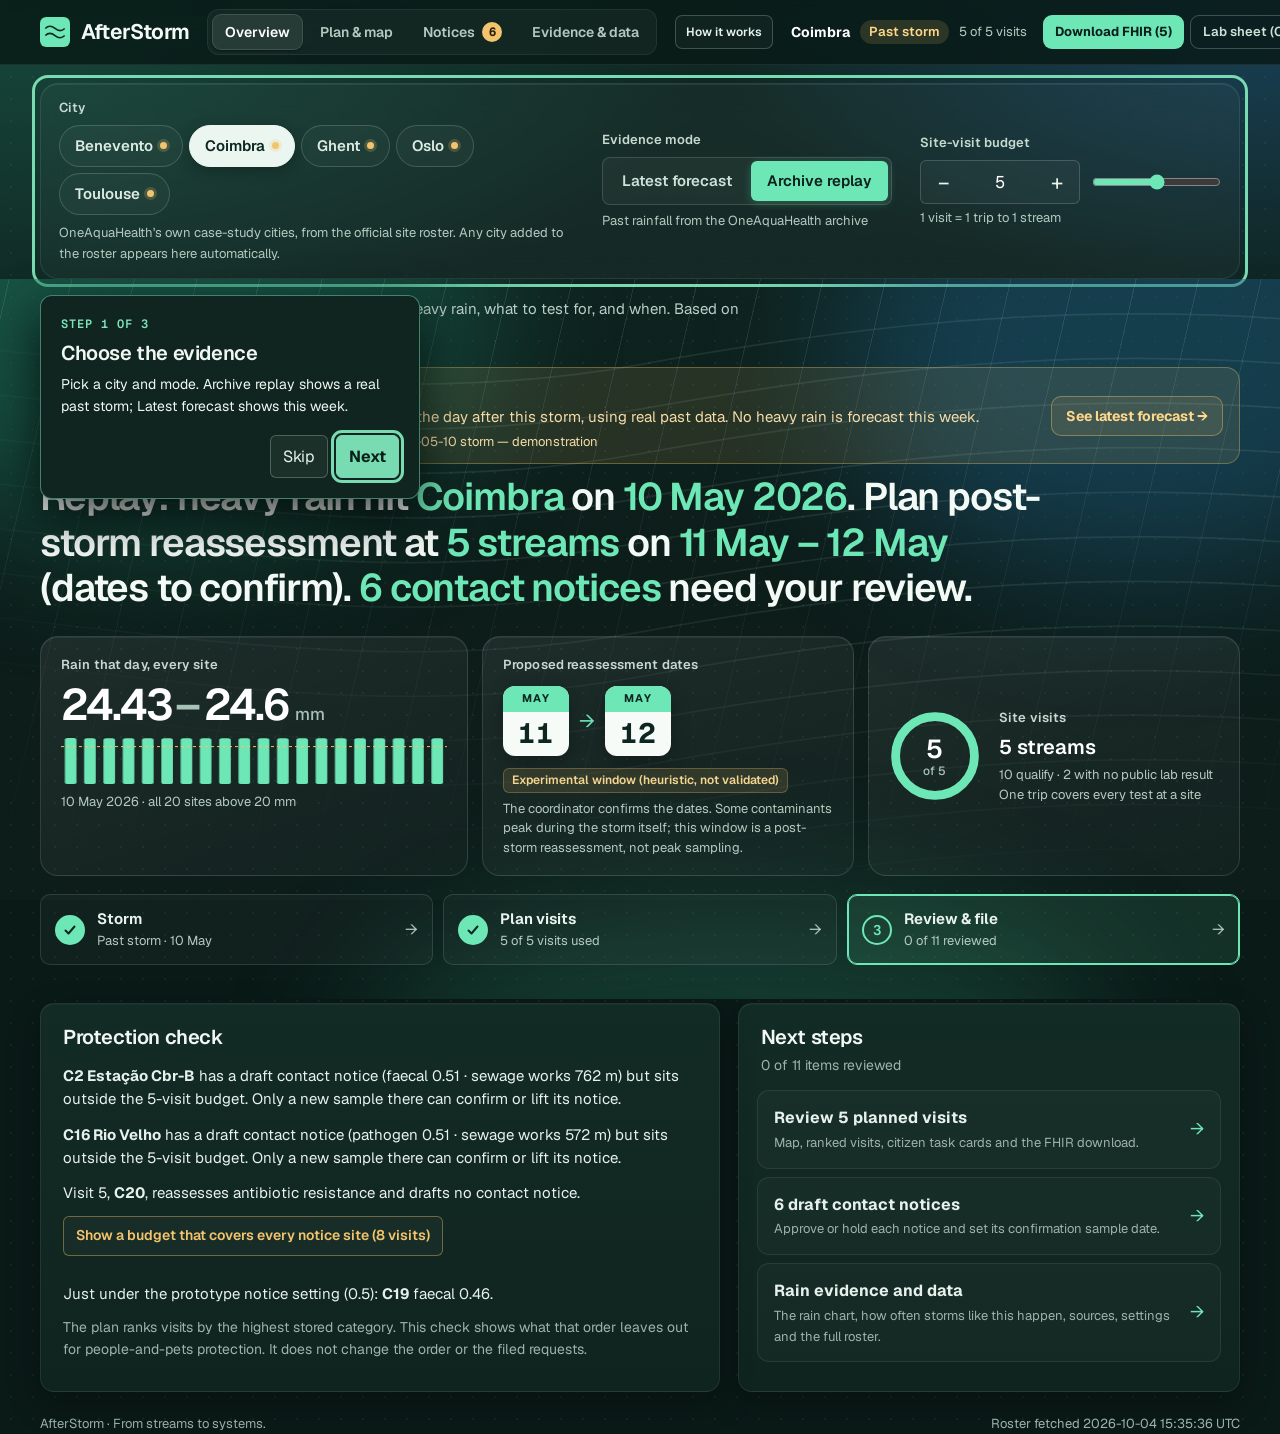
==== commit f72ac06b: "Finalize AfterStorm review handoffs, FHIR validation, guide, and submission" ====
--- a/web/index.html
+++ b/web/index.html
@@ -14,271 +14,7 @@
   <link rel="icon" href="data:image/svg+xml,%3Csvg xmlns='http://www.w3.org/2000/svg' viewBox='0 0 32 32'%3E%3Crect width='32' height='32' rx='7' fill='%23264f43'/%3E%3Cpath d='M6 13q5-5 10 0t10 0M6 20q5-5 10 0t10 0' fill='none' stroke='%23fff' stroke-width='2'/%3E%3C/svg%3E">
   <link rel="preload" href="vendor/fonts/Geist-Variable.woff2" as="font" type="font/woff2" crossorigin>
   <link rel="stylesheet" href="vendor/leaflet.css">
-  <style>
-    @font-face{font-family:"Geist";src:url("vendor/fonts/Geist-Variable.woff2") format("woff2");font-weight:100 900;font-display:swap}@font-face{font-family:"Geist Mono";src:url("vendor/fonts/GeistMono-Variable.woff2") format("woff2");font-weight:100 900;font-display:swap}
-    :root{--canvas:#f5f6f1;--paper:#fff;--ink:#1f332b;--muted:#536158;--line:#e2e6de;--green:#2f5a46;--pale:#e9f1e7;--blue:#245f80;--blue-pale:#e7f0f6;--amber:#7a5114;--amber-pale:#faf1d6;--red:#8f3934;--red-pale:#fcebeb;--mono:"Geist Mono","Cascadia Mono","SF Mono",Consolas,ui-monospace,monospace;--sans:"Geist","Segoe UI Variable Text","Segoe UI",system-ui,-apple-system,"Helvetica Neue",Arial,sans-serif;--serif:"Iowan Old Style","Charter","Georgia",serif;--shadow:0 1px 2px #1f332b0d,0 4px 14px #1f332b0a}
-    *{box-sizing:border-box}html{scroll-behavior:smooth}@media(prefers-reduced-motion:reduce){html{scroll-behavior:auto}}body{margin:0;background:var(--canvas);color:var(--ink);font:16px/1.6 var(--sans);-webkit-font-smoothing:antialiased;text-rendering:optimizeLegibility}button,input,select{font:inherit}button,select,input[type=checkbox],summary{cursor:pointer}button,a,input,select,summary{touch-action:manipulation}a{color:var(--green);text-underline-offset:3px}button{color:inherit;transition:background-color .18s,border-color .18s,box-shadow .18s,transform .12s}button:hover{background:#eef3ec}button:active{transform:scale(.98)}:focus-visible{outline:3px solid #4f7fb8;outline-offset:3px;border-radius:4px}button:disabled{opacity:.45;cursor:not-allowed}button:disabled:active{transform:none}h1,h2,h3,p{margin:0}h1,h2,h3{text-wrap:balance}p{text-wrap:pretty}h2{font-size:20px;font-weight:600;letter-spacing:-.02em;line-height:1.3}h3{font-size:17px;font-weight:600}small,.small{font-size:13px}code,.mono{font-family:var(--mono);font-size:.9em;font-variant-numeric:tabular-nums}.muted{color:var(--muted)}.eyebrow{font-size:13px;font-weight:600;letter-spacing:.01em;color:var(--muted)}.sr-only{position:absolute;width:1px;height:1px;padding:0;margin:-1px;overflow:hidden;clip:rect(0,0,0,0);white-space:nowrap;border:0}[hidden]{display:none!important}.skip{position:fixed;top:-80px;left:16px;background:white;padding:12px 16px;z-index:3000;font-weight:600;border-radius:6px;box-shadow:var(--shadow)}.skip:focus{top:10px}.shell{max-width:1376px;padding:0 40px;margin:auto}
-    .topbar{border-bottom:1px solid var(--line);background:var(--paper)}.topbar-inner{min-height:72px;display:flex;justify-content:space-between;align-items:center;gap:20px}.brand{display:flex;align-items:center;gap:11px;font-size:24px;font-weight:650;letter-spacing:-.8px}.brand svg{width:34px;height:34px;flex:none}.brand-sub{font-size:13px;font-weight:500;color:var(--muted);border-left:1px solid var(--line);padding-left:16px;margin-left:8px}.project-context{text-align:right;font-size:13px;line-height:1.55;color:var(--muted)}.project-context strong{font-weight:600;color:var(--ink)}
-    main{padding-top:32px;padding-bottom:40px}.intro{display:flex;justify-content:space-between;align-items:end;gap:24px;margin-bottom:24px}.intro h1{font-family:var(--serif);font-size:40px;line-height:1.1;letter-spacing:-1.2px;font-weight:400;margin-top:6px}.intro p{color:var(--muted);font-size:16px;margin-top:10px;max-width:60ch}.prototype-note{font-size:14px;color:var(--muted);text-align:right;max-width:240px;line-height:1.5}.surface{background:var(--paper);border:1px solid var(--line);border-radius:10px;box-shadow:var(--shadow)}
-    .controls{display:grid;grid-template-columns:240px minmax(260px,1fr) 210px;gap:28px;padding:20px 24px;align-items:start}.control-label{display:block;font-size:14px;color:var(--ink);font-weight:600;margin-bottom:8px}.city-select{height:44px;width:100%;border:1px solid #cfd8cf;border-radius:6px;background:#fff;color:var(--ink);padding:0 12px;font-weight:600;font-size:16px}.mode-toggle{display:inline-flex;border:1px solid #cfd8cf;border-radius:8px;padding:3px;gap:3px;background:#f3f5f0}.mode-toggle button{padding:8px 16px;border:0;border-radius:6px;font-size:15px;font-weight:600;background:transparent;color:var(--muted)}.mode-toggle button[aria-pressed=true]{color:white;background:var(--green);box-shadow:0 1px 3px #1f332b33}.stepper{display:flex;align-items:center;height:44px;border:1px solid #cfd8cf;border-radius:6px;max-width:160px;overflow:hidden;background:#fff}.stepper button{border:0;background:transparent;flex:none;width:44px;height:100%;font-size:22px;line-height:1}.stepper input{min-width:0;width:70px;border:0;outline-offset:-3px;text-align:center;font-family:var(--mono);font-size:17px;appearance:textfield;background:#fff}.stepper input::-webkit-inner-spin-button{appearance:none}.budget-note{font-size:13px;color:var(--muted);margin-top:6px}.mode-meta{display:flex;gap:10px;align-items:center;flex-wrap:wrap;margin-top:10px}.badge{display:inline-flex;align-items:center;gap:6px;font-size:12px;font-weight:650;letter-spacing:.02em;background:var(--pale);color:var(--green);padding:3px 9px;border-radius:5px;line-height:1.5}.badge.replay{background:var(--amber-pale);color:var(--amber)}.badge.blue{background:var(--blue-pale);color:var(--blue)}.badge.grey{background:#eff1ec;color:var(--muted)}.timestamp{font-size:13px;color:var(--muted);overflow-wrap:anywhere}.budget-error{font-size:13px;color:var(--red);margin-top:6px}
-    .weather{margin-top:16px;padding:22px 24px 20px}.weather-top{display:flex;align-items:center;justify-content:space-between;gap:15px;margin-bottom:16px}.weather-top h2{font-size:19px}.weather-grid{display:grid;grid-template-columns:1.2fr 1.1fr 1fr;gap:30px}.metric+.metric{border-left:1px solid var(--line);padding-left:30px}.metric-label{font-size:14px;color:var(--muted);font-weight:600}.metric-value{font-size:34px;font-weight:600;line-height:1.25;letter-spacing:-.8px;margin:4px 0;font-variant-numeric:tabular-nums}.metric-value .unit{font-size:16px;color:var(--muted);font-weight:400;letter-spacing:0}.metric-value.dates{font-size:28px;padding-top:4px}.metric-note{font-size:14px;color:var(--muted);line-height:1.5}.metric .window-tag{display:inline-block;font-size:13px;font-weight:600;color:var(--amber);background:var(--amber-pale);padding:2px 8px;border-radius:4px;margin-bottom:5px}.weather-bottom{display:grid;grid-template-columns:1.2fr 1.5fr;gap:30px;align-items:center;margin-top:16px;padding-top:14px;border-top:1px solid var(--line)}.weather-explain{font-size:14px;color:var(--muted);line-height:1.6;max-width:62ch}.weather-explain strong{font-weight:600;color:var(--ink)}.rain-chart{width:100%;height:80px;display:block}.weather-message{font-size:15px;color:var(--muted);margin:9px 0}.replay-banner{background:var(--amber-pale);border:1px solid #ecd9a6;border-left:4px solid #b88a3e;border-radius:8px;padding:12px 16px;font-size:15px;margin:16px 0 0;color:#5f4116;display:flex;gap:6px 14px;flex-wrap:wrap;align-items:baseline}.replay-banner strong{font-size:15px}.replay-banner .demo-line{flex-basis:100%;font-size:13px;color:#7a5a2a}
-    .workspace{display:grid;grid-template-columns:minmax(0,1fr) minmax(0,1.02fr);gap:20px;margin-top:20px;align-items:start}.panel-header{padding:20px 22px 14px;display:flex;justify-content:space-between;align-items:start;gap:12px}.panel-header p{font-size:14px;color:var(--muted);margin-top:4px}.panel-count{font-size:13px;font-family:var(--mono);background:#eff3ec;padding:4px 9px;border-radius:5px;white-space:nowrap}.map-frame{position:relative;margin:0 12px;background:#edf0e8;border-radius:8px;overflow:hidden}#map{height:340px;background-color:#edf0e8;background-image:linear-gradient(#e2e7dd 1px,transparent 1px),linear-gradient(90deg,#e2e7dd 1px,transparent 1px);background-size:40px 40px}.map-tools{position:absolute;top:12px;right:12px;z-index:800;background:white;border:1px solid var(--line);border-radius:6px;padding:6px 10px;font-size:13px;display:flex;gap:7px;align-items:center;box-shadow:var(--shadow)}.map-tools input{accent-color:var(--green);margin:0}.map-footer{padding:14px 20px 18px}.legend{display:flex;gap:8px 16px;flex-wrap:wrap;font-size:13px;color:var(--ink);margin-bottom:10px}.legend span{display:inline-flex;align-items:center;gap:6px}.dot{width:11px;height:11px;border-radius:50%;border:1px solid currentColor;display:inline-block;flex:none}.dot.sample{color:var(--green);background:var(--green)}.dot.baseline{color:var(--blue);background:var(--blue)}.dot.capacity{color:var(--amber);background:#dfbc70}.dot.low{color:#7d887d;background:#a9b3a5}.dot.excluded{color:var(--red);background:#c87a73}.dot.notice{border:2px solid #976124;background:white}.map-note{font-size:13px;color:var(--muted);line-height:1.6}.leaflet-control-attribution{font-size:11px!important;background:#fff!important}.leaflet-control-zoom a{color:var(--ink)!important}.leaflet-popup-content{font-family:var(--sans);font-size:14px;line-height:1.5}.leaflet-tooltip.site-label{font-family:var(--mono);font-size:12px;font-weight:600;padding:1px 5px;border:0;box-shadow:0 1px 3px #0003;border-radius:4px;background:#fffffff2;color:var(--ink)}.leaflet-tooltip.site-label:before{display:none}.leaflet-popup-content button{margin-top:8px;padding:5px 10px;background:white;border:1px solid #cfd8cf;border-radius:5px;font-size:13px}
-    .visit-panel{overflow:hidden}.visit-help{font-size:14px;color:var(--muted);padding:0 22px 12px;border-bottom:1px solid var(--line)}.visits-scroll{max-height:660px;overflow:auto;scrollbar-width:thin;scrollbar-color:#c1cbbf transparent}.visit-list{list-style:none;margin:0;padding:0}.visit-card{padding:18px 22px;border-bottom:1px solid var(--line)}.visit-card:last-child{border-bottom:0}.visit-heading{display:flex;align-items:start;gap:12px}.rank-number{font:600 14px var(--mono);width:30px;height:30px;display:grid;place-items:center;border:1px solid #cfd8cf;border-radius:7px;flex:none;color:var(--green);margin-top:1px}.site-title{flex:1;min-width:0}.site-title h3{font-size:16px;line-height:1.4;overflow-wrap:anywhere}.site-title h3 code{font-size:14px;display:inline-block;margin-right:8px;font-weight:700;color:var(--green)}.category-text{font-size:15px;margin-top:4px;color:var(--ink)}.visit-time{font-size:14px;color:var(--muted);margin:10px 0 8px;padding-left:42px}.visit-time strong{font-weight:600;color:var(--ink);font-size:15px}.visit-time .small-window{font-size:13px;display:block;color:var(--amber);margin-top:2px}.why{margin-left:42px;font-size:14px}.why summary{font-size:14px;color:var(--green);font-weight:600;list-style:none;display:inline-flex;align-items:center;gap:6px;padding:2px 0}.why summary::-webkit-details-marker{display:none}.why summary:before{content:"+";font-family:var(--mono);font-size:16px;font-weight:400}.why[open]>summary:before{content:"−"}.why .reason{margin:11px 0;color:var(--muted);line-height:1.65}.source-fields{display:grid;grid-template-columns:1.45fr 1fr;gap:6px 12px;margin:12px 0;padding-top:10px;border-top:1px solid var(--line);font-size:13px}.source-fields dt{color:var(--muted);overflow-wrap:anywhere}.source-fields dd{margin:0;text-align:right;font-family:var(--mono);overflow-wrap:anywhere}.provenance{margin-top:10px}.provenance summary{font-weight:500;font-size:13px}.provenance p{margin:8px 0;overflow-wrap:anywhere;font-size:13px}.locate{font-size:13px;border:1px solid #cfd8cf;border-radius:6px;background:white;padding:5px 10px;white-space:nowrap;font-weight:500}.empty-visits{padding:28px 24px;color:var(--muted);font-size:15px;line-height:1.7}.empty-visits strong{display:block;font-size:18px;color:var(--ink);margin-bottom:7px}.capacity-details{padding:14px 22px;border-top:1px solid var(--line);font-size:14px}.capacity-details summary{color:var(--ink);font-weight:600}.capacity-row{display:flex;align-items:start;gap:10px;padding:11px 0;border-bottom:1px solid var(--line)}.capacity-row:last-child{border-bottom:0}.capacity-row p{flex:1;min-width:0;font-size:14px}.capacity-row small{display:block;color:var(--muted);margin-top:3px}.capacity-row code{font-size:13px;font-weight:600;white-space:nowrap}
-    .notice-panel{margin-top:18px}.notice-panel .panel-header{padding-bottom:10px}.notice-body{padding:0 22px 18px}.notice-description{font-size:14px;color:var(--muted);line-height:1.6;margin-bottom:10px}.notice-row{border-top:1px solid var(--line);font-size:14px;padding:11px 0}.notice-row summary{display:flex;align-items:center;gap:10px;list-style:none}.notice-row summary::-webkit-details-marker{display:none}.notice-row summary:after{content:"+";margin-left:auto;color:var(--muted);font-size:18px}.notice-row[open] summary:after{content:"−"}.notice-row summary code{font-size:13px;font-weight:600;color:var(--amber)}.notice-text{background:#fcf8ec;border-left:3px solid #c2a064;border-radius:0 6px 6px 0;padding:12px 14px;margin:11px 0;line-height:1.65;font-size:15px}.notice-basis{color:var(--muted);font-size:13px;margin-top:7px;line-height:1.6}.notice-tag{color:var(--amber);font-size:13px;font-weight:600}.coverage{padding:16px 20px;margin-top:18px;font-size:14px;color:var(--muted)}.coverage summary{font-weight:600;color:var(--ink)}.coverage p{margin-top:9px;line-height:1.65}.coverage .mono{font-size:14px}.roster{margin-top:20px;overflow:hidden}.roster>summary{padding:18px 22px;font-size:16px;font-weight:600;display:flex;align-items:center;gap:10px;list-style:none}.roster>summary::-webkit-details-marker{display:none}.roster>summary:after{content:"+";margin-left:auto;font-size:22px;font-weight:400;color:var(--muted)}.roster[open]>summary:after{content:"−"}.roster-note{padding:0 22px 13px;font-size:14px;color:var(--muted)}.table-wrap{overflow:auto}.roster table{width:100%;border-collapse:collapse;text-align:left;font-size:14px}.roster th{font-size:13px;color:var(--muted);font-weight:600;white-space:nowrap;background:#f8f9f5}.roster td,.roster th{padding:11px 22px;border-top:1px solid var(--line)}.roster td small{display:block;font-size:13px;color:var(--muted);margin-top:3px}.roster td:nth-child(3){white-space:nowrap}.table-reason{max-width:360px;min-width:220px;color:var(--muted);font-size:13px}.excluded-panel{margin-top:16px;padding:15px 20px;font-size:14px;color:var(--muted)}.excluded-panel summary{font-weight:600;color:var(--ink)}.excluded-panel p{margin-top:9px}.sources-summary{margin-top:16px;padding:15px 20px;font-size:14px;color:var(--muted)}.sources-summary summary{font-weight:600;color:var(--ink)}.sources-summary p{margin-top:8px;overflow-wrap:anywhere}
-    .footer{margin-top:28px;padding-top:20px;border-top:1px solid #d8dfd4;display:grid;grid-template-columns:1fr 1fr 1fr;gap:28px;font-size:14px;color:var(--muted);line-height:1.6}.footer strong{display:block;font-size:14px;color:var(--ink);font-weight:600;margin-bottom:4px}.footer-brand{display:flex;justify-content:space-between;gap:20px;font-size:13px;color:var(--muted);margin-top:22px}.loading{padding:35px 0;color:var(--muted)}.fatal{border-left:3px solid var(--red);background:white;padding:20px;line-height:1.7}.fatal p{margin-top:8px;font-size:15px}.inline-status{font-size:13px;color:var(--muted)}
-    @media(min-width:1200px){.intro h1{font-size:44px}.map-frame #map{height:360px}}
-    @media(max-width:1000px){.shell{padding:0 24px}.controls{grid-template-columns:200px minmax(200px,1fr) 160px;gap:20px}.brand-sub{display:none}.weather-grid{gap:20px}.metric+.metric{padding-left:20px}.metric-value{font-size:28px}.metric-value.dates{font-size:23px}.visit-card{padding:16px}.panel-header{padding:17px 18px 13px}.visits-scroll{max-height:640px}.workspace{gap:16px}}
-    @media(max-width:760px){.shell{padding:0 18px}.topbar-inner{min-height:64px}.brand{font-size:22px}.project-context{font-size:12px}.intro{margin-bottom:20px}.intro h1{font-size:34px}.prototype-note{display:none}main{padding-top:24px}.controls{grid-template-columns:1fr 1fr;padding:18px;gap:18px}.city-control{grid-column:1/-1}.city-select{max-width:none}.mode-control{min-width:0}.budget-control{justify-self:end}.mode-toggle button{padding:8px 12px;font-size:14px}.mode-meta{gap:5px}.weather{padding:18px}.weather-grid{grid-template-columns:1fr 1fr;gap:18px}.metric:last-child{border:0;padding:0;grid-column:1/-1;display:flex;align-items:center;gap:12px;border-top:1px solid var(--line);padding-top:12px}.metric:last-child .metric-value{margin:0;font-size:26px}.metric:last-child .metric-note{margin-left:auto;max-width:190px}.weather-bottom{grid-template-columns:1fr;gap:10px}.weather-top{align-items:start;gap:8px}.weather-top h2{font-size:17px}.weather-top .badge{max-width:150px;text-align:left}.metric-value{font-size:28px}.metric-value.dates{font-size:23px}.workspace{grid-template-columns:1fr}.map-frame #map{height:300px}.left-column{display:contents}.map-panel{grid-row:1}.visit-panel{grid-row:2}.notice-panel{grid-row:3;margin-top:0}.coverage{grid-row:4;margin-top:0}.visits-scroll{max-height:none;overflow:visible}.visit-card{padding:18px}.panel-header{padding:18px}.footer{grid-template-columns:1fr;gap:12px}.roster td,.roster th{padding:10px 14px}.footer-brand{flex-direction:column;gap:4px}.replay-banner{font-size:14px}.source-fields{grid-template-columns:1.4fr 1fr}.visit-time,.why,.filed-note,.distance-note{padding-left:0;margin-left:0}}
-    .decision{margin-top:16px;padding:22px 24px 18px;border-left:4px solid var(--green)}.decision-answer{font-size:21px;line-height:1.5;letter-spacing:-.01em;max-width:68ch;color:var(--ink)}.decision-answer strong{font-weight:650;color:var(--green)}
-    .steps{list-style:none;margin:18px 0 0;padding:0;display:grid;grid-template-columns:repeat(3,1fr);gap:10px;counter-reset:step}.step button{width:100%;display:flex;align-items:center;gap:12px;text-align:left;padding:12px 14px;border:1px solid var(--line);border-radius:10px;background:#fafbf8}.step button:hover{border-color:#b9c9b9;background:#f2f6f0}.step-dot{width:30px;height:30px;flex:none;border-radius:50%;display:grid;place-items:center;font:600 14px var(--mono);border:2px solid #c9d3c8;color:var(--muted);background:#fff}.step-dot svg{width:16px;height:16px}.step-text{display:flex;flex-direction:column;min-width:0;flex:1}.step-title{font-weight:650;font-size:15px}.step-status{font-size:13px;color:var(--muted);white-space:nowrap;overflow:hidden;text-overflow:ellipsis}.step-go{color:var(--muted);transition:transform .18s}.step button:hover .step-go{transform:translateX(3px);color:var(--green)}
-    .step.done .step-dot{background:var(--green);border-color:var(--green);color:#fff}.step.current button{border-color:var(--green);background:var(--pale);box-shadow:0 0 0 1px var(--green) inset}.step.current .step-dot{border-color:var(--green);color:var(--green)}.step.todo button{opacity:.75}
-    .flash{animation:flash 1.3s ease}@keyframes flash{0%,40%{box-shadow:0 0 0 3px #4f7fb8,var(--shadow)}100%{box-shadow:var(--shadow)}}@media(prefers-reduced-motion:reduce){.flash{animation:none;box-shadow:0 0 0 3px #4f7fb8}}[tabindex="-1"]:focus{outline:none}
-    @media(max-width:760px){.decision{padding:18px}.decision-answer{font-size:18px}.steps{grid-template-columns:1fr;gap:8px}}
-    .workspace{align-items:stretch}.left-column{min-width:0}.left-inner{display:flex;flex-direction:column;gap:18px}.left-column .protection{margin:0}@media(min-width:761px) and (min-height:1000px){.left-inner{position:sticky;top:16px}}.right-column{display:flex;flex-direction:column;gap:18px;min-width:0}.right-column .notice-panel{margin-top:0}.visits-scroll{max-height:none!important;overflow:visible!important}
-    .pin{display:grid;place-items:center;width:26px;height:26px;border-radius:50% 50% 50% 4px;transform:rotate(-45deg);background:var(--c,#2f5a46);border:2px solid #fff;box-shadow:0 2px 6px #1f332b55;transition:transform .18s cubic-bezier(.34,1.56,.64,1),box-shadow .18s}.pin span{transform:rotate(45deg);color:#fff;font:700 12px var(--mono);line-height:1}.pin.notice{outline:3px solid #b07a2b;outline-offset:1px}.pin.held{opacity:.45;filter:grayscale(.6)}.pin.hl{transform:rotate(-45deg) scale(1.35);box-shadow:0 0 0 4px #4f7fb866,0 4px 12px #1f332b66;z-index:1000!important}.leaflet-marker-icon.pin-wrap{background:none;border:0}
-    .visit-card{transition:background-color .2s,box-shadow .2s}.visit-card.hl{background:#f1f6ef;box-shadow:inset 4px 0 0 var(--green)}
-    .budget-range{width:100%;max-width:160px;margin:10px 0 0;accent-color:var(--green);height:22px}
-    @media(max-width:760px){.map-panel{position:static}}
-    #print-area{display:none}body.print-card{background:#fff}body.print-card>*:not(#print-area){display:none!important}body.print-card #print-area{display:block!important}.task-sheet{break-after:page;padding:24px;color:#111;font:16px/1.5 var(--sans)}.task-card{margin:8px 0 4px 42px}.task-card summary{font-size:14px;font-weight:600;color:var(--green)}.task-body{padding:8px 0 2px;font-size:14px;line-height:1.5}.task-body h3{font-size:16px;margin-bottom:6px}.task-safety{font-weight:700}.task-body fieldset{border:1px solid var(--line);border-radius:6px;margin:0 0 8px;padding:8px 10px}.task-body legend{font-size:14px;padding:0 4px}.task-choice{margin-right:12px;font-weight:500}.task-body label.field{display:block;margin:8px 0;font-weight:600}.task-body input[type=text],.confirm-sample input[type=date],.confirm-strip input[type=date]{display:block;width:100%;max-width:420px;margin-top:4px;border:1px solid #cfd8cf;border-radius:6px;padding:6px 8px;font-weight:400}.confirm-strip{display:flex;flex-wrap:wrap;align-items:flex-end;gap:8px 16px;margin:8px 0 0}.confirm-strip .field{margin:0;font-size:14px}.confirm-strip .stale-chip,.confirm-status{margin:0 0 6px}.task-body .print-one{margin-top:8px}.task-links{margin:8px 0}.lang-switch{display:flex;flex-wrap:wrap;gap:6px;margin:8px 0}.lang-switch button{border:1px solid #cfd8cf;background:#fff;border-radius:6px;padding:4px 8px;font-size:13px;font-weight:600}.lang-switch button[aria-pressed=true]{background:var(--green);border-color:var(--green);color:#fff}.translation-draft{font-size:13px;color:var(--muted)}
-    .setting-line{margin:8px 0 0;font-size:13px;color:var(--muted);line-height:1.5}.setting-block{margin-top:12px}.setting-block ul{margin:8px 0;padding-left:18px;font-size:14px;line-height:1.55}.setting-note{font-size:13px;color:var(--muted)}
-    .protection{border-left:4px solid var(--amber)}.protection-body{padding:0 22px 18px;font-size:15px;line-height:1.55}.protection-body p{margin:0 0 12px}.protection-body .cover-notices{display:inline-block;margin:0 0 14px;padding:8px 12px;border:1px solid #c2a064;border-radius:6px;background:#fff;color:var(--amber);font-size:14px;font-weight:600}.protection-foot{color:var(--muted);font-size:14px}
-    .stale-chip{display:inline-block;margin:6px 0;padding:4px 8px;border-radius:6px;background:#fbf3e4;color:#7a5114;border:1px solid #e6d3a8;font-size:13px;font-weight:600}.visit-card .stale-chip{margin-left:42px}.review-history{margin:4px 0 8px 42px;font-size:13px;color:var(--muted)}.notice-row .review-history,.notice-row .stale-chip{margin-left:0}.review-history ul{margin:6px 0 0;padding-left:18px}
-    .review{display:flex;gap:6px;flex-wrap:wrap;margin:4px 0 10px 42px}.rv{display:inline-flex;align-items:center;gap:6px;padding:6px 12px;border:1px solid #cfd8cf;border-radius:999px;background:#fff;font-size:14px;font-weight:600;color:var(--muted)}.rv svg{width:14px;height:14px}.rv.approve[aria-pressed=true]{background:var(--green);border-color:var(--green);color:#fff}.rv.hold[aria-pressed=true]{background:#7a5114;border-color:#7a5114;color:#fff}.rv.approve:hover{border-color:var(--green);color:var(--green)}.rv.hold:hover{border-color:#b88a3e;color:var(--amber)}.rv[aria-pressed=true]:hover{color:#fff;filter:brightness(1.08)}
-    .visit-card.rv-hold{background:#fbf8f1}.visit-card.rv-hold .site-title,.visit-card.rv-hold .visit-time{opacity:.6}.visit-card.rv-approve .rank-number{background:var(--green);border-color:var(--green);color:#fff}.pin.ok{border-color:#c8f0d2}
-    .review-progress{margin:12px 22px 0;padding:12px 14px;border:1px solid var(--line);border-radius:10px;background:#fafbf8;scroll-margin-top:90px}.rp-top{display:flex;align-items:baseline;gap:10px;flex-wrap:wrap;font-size:14px}.rp-top span{color:var(--muted)}.rp-clear{margin-left:auto;border:0;background:none;color:var(--green);font-size:13px;font-weight:600;text-decoration:underline;text-underline-offset:3px;padding:2px 4px}.rp-bar{height:8px;border-radius:99px;background:#e4e9e1;overflow:hidden;margin:8px 0 6px}.rp-bar i{display:block;height:100%;background:linear-gradient(90deg,#2f5a46,#4c8a6c);border-radius:99px;transition:width .35s cubic-bezier(.22,1,.36,1)}.rp-note{font-size:13px;color:var(--muted)}
-    .notice-row{display:block}.notice-head{display:flex;align-items:center;gap:10px;flex-wrap:wrap}.notice-head code{font-size:13px;font-weight:700;color:var(--amber)}.notice-name{flex:1;min-width:140px;display:flex;flex-direction:column;font-weight:600}.notice-state{font-size:13px;font-weight:500;color:var(--muted)}.notice-row.rv-approve .notice-state{color:var(--green)}.notice-row.rv-hold .notice-state{color:var(--amber)}.notice-head .review{margin:0}.notice-more summary{font-size:14px;color:var(--green);font-weight:600;margin-top:6px;list-style:none}.notice-more summary::-webkit-details-marker{display:none}.notice-more summary:before{content:"+ ";font-family:var(--mono)}.notice-more[open] summary:before{content:"− "}
-    @media(max-width:760px){.review{margin-left:0}}
-    .notice-more summary:after{content:none!important}
-    body{background:radial-gradient(1100px 540px at -6% -10%,#d9eadf 0%,#d9eadf00 62%),radial-gradient(900px 500px at 106% -6%,#d8e7ef 0%,#d8e7ef00 58%),radial-gradient(1200px 700px at 50% 120%,#e6ece2 0%,#e6ece200 60%),linear-gradient(180deg,#f2f5ef 0%,#f6f6f1 45%,#f2f3ed 100%);min-height:100dvh}
-    body::before{content:"";position:fixed;inset:0;pointer-events:none;z-index:0;background-image:url("data:image/svg+xml,%3Csvg xmlns='http://www.w3.org/2000/svg' width='160' height='160'%3E%3Cfilter id='n'%3E%3CfeTurbulence type='fractalNoise' baseFrequency='.85' numOctaves='2' stitchTiles='stitch'/%3E%3CfeColorMatrix values='0 0 0 0 .12 0 0 0 0 .2 0 0 0 0 .17 0 0 0 .9 0'/%3E%3C/filter%3E%3Crect width='100%25' height='100%25' filter='url(%23n)'/%3E%3C/svg%3E");opacity:.06;mix-blend-mode:multiply}
-    .topbar,main{position:relative;z-index:1}.topbar{background:#ffffffc7;backdrop-filter:saturate(1.4) blur(10px);-webkit-backdrop-filter:saturate(1.4) blur(10px);border-bottom-color:#dfe5dc}
-    .intro{position:relative;isolation:isolate}.intro:before{content:"";position:absolute;z-index:-1;right:-40px;top:-46px;width:min(720px,70%);height:240px;background:url("data:image/svg+xml,%3Csvg xmlns='http://www.w3.org/2000/svg' viewBox='0 0 640 220' fill='none' stroke='%232f5a46' stroke-width='1.2'%3E%3Cpath d='M0 30 C 120 10, 200 60, 320 36 S 520 8, 640 40'/%3E%3Cpath d='M0 48 C 120 28, 200 78, 320 54 S 520 26, 640 58'/%3E%3Cpath d='M0 66 C 120 46, 200 96, 320 72 S 520 44, 640 76'/%3E%3Cpath d='M0 84 C 120 64, 200 114, 320 90 S 520 62, 640 94'/%3E%3Cpath d='M0 102 C 120 82, 200 132, 320 108 S 520 80, 640 112'/%3E%3Cpath d='M0 120 C 120 100, 200 150, 320 126 S 520 98, 640 130'/%3E%3Cpath d='M0 138 C 120 118, 200 168, 320 144 S 520 116, 640 148'/%3E%3Cpath d='M0 156 C 120 136, 200 186, 320 162 S 520 134, 640 166'/%3E%3Cpath d='M0 174 C 120 154, 200 204, 320 180 S 520 152, 640 184'/%3E%3C/svg%3E") no-repeat right top/contain;opacity:.22;-webkit-mask-image:linear-gradient(90deg,#0000,#000 45%);mask-image:linear-gradient(90deg,#0000,#000 45%);pointer-events:none}
-    .surface{background:#fffffff2;border-color:#e0e6dc}.decision{background:linear-gradient(135deg,#ffffff 0%,#f6faf4 100%)}
-    @media(max-width:760px){.intro:before{width:100%;opacity:.14}}
-    @media print{body{background:#fff}body::before{display:none}}
-
-    /* ---------- Hero (storm band) ---------- */
-    html,body{overflow-x:clip}
-    main{padding-top:0}.topbar{background:#0d2621!important;border-bottom:1px solid #ffffff12!important;backdrop-filter:none!important}.topbar .brand{color:#f3faf6}.topbar .brand svg rect{fill:#6ee7b7}.topbar .brand svg path{stroke:#0d2621}.topbar .brand-sub{color:#b4cac0;border-left-color:#ffffff22}.topbar .project-context{color:#b4cac0}.topbar .project-context strong{color:#eaf4ee}.skip{color:#0d2621}
-    .hero{position:relative;margin:0 calc(50% - 50vw);padding:26px 0 34px;color:#eaf4ee;background:linear-gradient(180deg,#0d2621 0%,#10322b 55%,#133a32 100%);overflow:hidden;isolation:isolate;border-radius:0 0 28px 28px}
-    .hero-inner{max-width:1376px;margin:0 auto;padding:0 40px;position:relative}
-    .hero-bg{position:absolute;inset:0;z-index:-1;pointer-events:none}.hero-bg i{position:absolute;display:block}
-    .glow{border-radius:50%;filter:blur(70px);opacity:.5}.g1{width:640px;height:440px;left:-160px;top:-180px;background:#1f7a62}.g2{width:600px;height:440px;right:-160px;top:-140px;background:#1d5a7d}.g3{width:760px;height:320px;left:28%;bottom:-220px;background:#2a7a5f;opacity:.35}
-    .contours{inset:0;background:url("data:image/svg+xml,%3Csvg xmlns='http://www.w3.org/2000/svg' viewBox='0 0 1200 420' fill='none' stroke='%23cfeee0' stroke-width='1'%3E%3Cpath d='M-20 40 C 200 10, 380 90, 600 50 S 980 8, 1220 60'/%3E%3Cpath d='M-20 66 C 200 36, 380 116, 600 76 S 980 34, 1220 86'/%3E%3Cpath d='M-20 92 C 200 62, 380 142, 600 102 S 980 60, 1220 112'/%3E%3Cpath d='M-20 118 C 200 88, 380 168, 600 128 S 980 86, 1220 138'/%3E%3Cpath d='M-20 144 C 200 114, 380 194, 600 154 S 980 112, 1220 164'/%3E%3Cpath d='M-20 170 C 200 140, 380 220, 600 180 S 980 138, 1220 190'/%3E%3Cpath d='M-20 196 C 200 166, 380 246, 600 206 S 980 164, 1220 216'/%3E%3Cpath d='M-20 222 C 200 192, 380 272, 600 232 S 980 190, 1220 242'/%3E%3Cpath d='M-20 248 C 200 218, 380 298, 600 258 S 980 216, 1220 268'/%3E%3Cpath d='M-20 274 C 200 244, 380 324, 600 284 S 980 242, 1220 294'/%3E%3Cpath d='M-20 300 C 200 270, 380 350, 600 310 S 980 268, 1220 320'/%3E%3Cpath d='M-20 326 C 200 296, 380 376, 600 336 S 980 294, 1220 346'/%3E%3Cpath d='M-20 352 C 200 322, 380 402, 600 362 S 980 320, 1220 372'/%3E%3Cpath d='M-20 378 C 200 348, 380 428, 600 388 S 980 346, 1220 398'/%3E%3Cpath d='M-20 404 C 200 374, 380 454, 600 414 S 980 372, 1220 424'/%3E%3C/svg%3E") center/cover no-repeat;opacity:.09;-webkit-mask-image:radial-gradient(120% 90% at 70% 20%,#000 30%,#0000 75%);mask-image:radial-gradient(120% 90% at 70% 20%,#000 30%,#0000 75%)}
-    .rain{inset:-60px 0 0 0;opacity:0;transition:opacity .6s;background:repeating-linear-gradient(103deg,#0000 0 22px,#d6ecff1f 22px 23px,#0000 23px 61px);-webkit-mask-image:linear-gradient(180deg,#000,#0000 85%);mask-image:linear-gradient(180deg,#000,#0000 85%)}.hero.storm .rain{opacity:1}
-    @media(prefers-reduced-motion:no-preference){.g1{animation:drift 18s ease-in-out infinite alternate}.g2{animation:drift 22s ease-in-out infinite alternate-reverse}.hero.storm .rain{animation:fall .9s linear infinite}@keyframes drift{to{transform:translate(60px,30px) scale(1.12)}}@keyframes fall{from{transform:translate(0,0)}to{transform:translate(-14px,61px)}}}
-    .hero-lede{font-size:15px;color:#b9cfc5;max-width:72ch}.hero-lede span{color:inherit;font-weight:400}
-    .hero :focus-visible{outline-color:#6ee7b7}
-    .hero-bar{margin-top:16px;display:grid;grid-template-columns:minmax(0,1.5fr) auto auto;gap:28px;align-items:start;padding:16px 20px;border-radius:18px;background:#ffffff0d;border:1px solid #ffffff1f;box-shadow:inset 0 1px 0 #ffffff14;backdrop-filter:blur(14px);-webkit-backdrop-filter:blur(14px)}
-    .hero .control-label{color:#c6d9d0;font-size:13px;margin-bottom:8px}
-    .city-pills{display:flex;flex-wrap:wrap;gap:6px}.pill{display:inline-flex;align-items:center;gap:7px;padding:8px 15px;border-radius:999px;border:1px solid #ffffff2a;background:#ffffff08;color:#dcebe3;font-size:15px;font-weight:600}.pill:hover{background:#ffffff16;border-color:#ffffff44}.pill[aria-pressed=true]{background:#eaf6ef;color:#0d2621;border-color:#eaf6ef;box-shadow:0 4px 14px #00000040}.storm-dot{display:none;width:7px;height:7px;border-radius:50%;background:#f2c46d;box-shadow:0 0 0 3px #f2c46d33}.pill.has-storm .storm-dot{display:inline-block}
-    .hero .mode-toggle{background:#ffffff0a;border-color:#ffffff24}.hero .mode-toggle button{color:#cfe2d8}.hero .mode-toggle button:hover{background:#ffffff12}.hero .mode-toggle button[aria-pressed=true]{background:#6ee7b7;color:#0d2621;box-shadow:0 2px 10px #6ee7b755}
-    .hero .timestamp,.hero .budget-note{color:#b4cac0}.hero .budget-error{color:#ffb4a8}
-    .hero .stepper{background:#ffffff0a;border-color:#ffffff2a}.hero .stepper input{background:transparent;color:#fff}.hero .stepper button{color:#eaf4ee}.hero .stepper button:hover{background:#ffffff14}.hero .budget-range{accent-color:#6ee7b7}
-    .replay-chip{display:flex;flex-wrap:wrap;gap:3px 12px;align-items:baseline;margin-top:22px;padding:10px 16px;border-radius:14px;background:#f2c46d1c;border:1px solid #f2c46d55;color:#f5dca8;font-size:15px;width:fit-content;max-width:100%}.replay-chip strong{color:#ffd88a}.replay-chip .demo-line{flex-basis:100%;font-size:13px;color:#d6c094}
-    .hero .decision{margin:0;padding:0;border:0;background:none;box-shadow:none;border-radius:0}
-    .hero-kicker{display:flex;align-items:center;gap:10px;margin-top:26px;font-size:14px;color:#c6d9d0;font-weight:500}.pulse{width:9px;height:9px;border-radius:50%;background:#6ee7b7;box-shadow:0 0 0 0 #6ee7b780}.pulse.warn{background:#f2c46d}.pulse.replay{background:#f2c46d}@media(prefers-reduced-motion:no-preference){.pulse{animation:pulse 2s infinite}@keyframes pulse{70%{box-shadow:0 0 0 9px #6ee7b700}100%{box-shadow:0 0 0 0 #6ee7b700}}}
-    .hero .decision-answer{margin-top:10px;font-size:clamp(26px,3vw,40px);line-height:1.18;letter-spacing:-.03em;font-weight:600;color:#f3faf6;max-width:28em}.hero .decision-answer strong{color:#6ee7b7;font-weight:600}
-    .kpis{display:grid;grid-template-columns:1.15fr 1fr 1fr;gap:14px;margin-top:26px}.kpi{position:relative;display:flex;flex-direction:column;gap:6px;padding:18px 20px;border-radius:18px;background:linear-gradient(160deg,#ffffff12,#ffffff06);border:1px solid #ffffff1f;box-shadow:inset 0 1px 0 #ffffff12;transition:transform .25s cubic-bezier(.22,1,.36,1),border-color .25s}.kpi:hover{transform:translateY(-3px);border-color:#ffffff38}
-    .kpi-label{font-size:13px;font-weight:600;color:#c6d9d0;letter-spacing:.01em}.kpi-value{font-size:44px;font-weight:600;letter-spacing:-.035em;line-height:1.05;color:#fff;font-variant-numeric:tabular-nums}.kpi-value.small{font-size:30px}.kpi-dash{margin:0 4px;color:#a9c2b7}.kpi-unit{font-size:17px;font-weight:500;color:#a9c2b7;margin-left:6px;letter-spacing:0}.kpi-sub{font-size:13px;color:#b4cac0;line-height:1.5}.kpi-big-sub{font-size:20px;font-weight:600;color:#fff;margin:2px 0}
-    .mini-bars{width:100%;height:46px;display:block;margin:4px 0 2px}
-    .cal{display:flex;align-items:center;gap:10px;margin:4px 0 6px}.cal-tile{width:66px;border-radius:12px;overflow:hidden;background:#f6fbf8;color:#0d2621;text-align:center;box-shadow:0 6px 18px #00000040}.cal-tile b{display:block;background:#6ee7b7;font-size:11px;letter-spacing:.14em;padding:4px 0;font-weight:700}.cal-tile span{display:block;font:700 28px/1 var(--sans);padding:7px 0 9px;font-variant-numeric:tabular-nums}.cal-arrow{color:#6ee7b7;font-size:20px}
-    .hero .window-tag{display:inline-block;width:fit-content;font-size:12px;font-weight:600;color:#f5d690;background:#f2c46d1f;border:1px solid #f2c46d44;padding:2px 8px;border-radius:6px}
-    .kpi-ring{flex-direction:row;align-items:center;gap:18px}.ring-wrap{position:relative;width:92px;height:92px;flex:none}.ring{width:92px;height:92px;transform:rotate(-90deg)}.ring circle{fill:none;stroke-width:8}.ring-bg{stroke:#ffffff1f}.ring-fg{stroke:#6ee7b7;stroke-linecap:round;stroke-dasharray:100;transition:stroke-dashoffset .6s cubic-bezier(.22,1,.36,1)}.ring-num{position:absolute;inset:0;display:grid;place-content:center;text-align:center;font:600 26px/1 var(--sans);color:#fff}.ring-num small{display:block;font-size:12px;font-weight:500;color:#a9c2b7;margin-top:3px}
-    .hero .steps{margin-top:18px}.hero .step button{background:#ffffff08;border-color:#ffffff1f;color:#eaf4ee}.hero .step button:hover{background:#ffffff12;border-color:#ffffff40}.hero .step-status{color:#b4cac0}.hero .step-go{color:#a9c2b7}.hero .step button:hover .step-go{color:#6ee7b7}.hero .step-dot{background:transparent;border-color:#ffffff40;color:#cfe2d8}.hero .step.done .step-dot{background:#6ee7b7;border-color:#6ee7b7;color:#0d2621}.hero .step.current button{background:#6ee7b71c;border-color:#6ee7b7;box-shadow:inset 0 0 0 1px #6ee7b7}.hero .step.current .step-dot{border-color:#6ee7b7;color:#6ee7b7}.hero .step.todo button{opacity:.6}
-    .chart-fig{margin:0}.chart-fig figcaption{font-size:13px;color:var(--muted);margin-top:4px}.rain-chart.tall{height:110px}
-    @media(prefers-reduced-motion:no-preference){.hero-inner>*{animation:appear .5s cubic-bezier(.22,1,.36,1) both}.hero-bar{animation-delay:.05s}#decision{animation-delay:.1s}}
-    @media(max-width:1000px){.hero-inner{padding:0 24px}.hero-bar{grid-template-columns:1fr 1fr}.city-control{grid-column:1/-1}.kpis{grid-template-columns:1fr 1fr}.kpi-ring{grid-column:1/-1}}
-    @media(max-width:760px){.hero{border-radius:0 0 20px 20px;padding-top:18px}.hero-inner{padding:0 18px}.hero-bar{grid-template-columns:1fr;gap:16px;padding:14px}.city-pills{flex-wrap:nowrap;overflow-x:auto;scrollbar-width:none;margin:0 -4px;padding:2px 4px}.pill{flex:none}.kpis{grid-template-columns:1fr}.kpi-value{font-size:38px}.hero .decision-answer{font-size:24px}}
-    @media print{.hero{background:#fff;color:#000;margin:0;border-radius:0}.hero-bg,.hero-bar{display:none}.hero .decision-answer,.kpi-value,.ring-num{color:#000}}
-    /* U1: notices as a full-width card grid */
-    .notice-wide{margin-top:20px}.notice-wide .notice-body{padding:0 22px 22px}
-    #notices{display:grid;grid-template-columns:repeat(auto-fill,minmax(min(100%,350px),1fr));gap:14px;align-items:start}
-    #notices>.notice-description{grid-column:1/-1;margin:0;max-width:95ch}
-    #notices>.notice-row{border:1px solid var(--line);border-radius:14px;padding:14px 16px 12px;background:#fbfcf9;transition:border-color .2s,background-color .2s,box-shadow .2s}
-    #notices>.notice-row:hover{border-color:#c9d6c8;box-shadow:var(--shadow)}
-    #notices>.notice-row.rv-approve{border-color:#a9cdb8;background:#f2f8f3}#notices>.notice-row.rv-hold{border-color:#ead7aa;background:#fbf6ea}
-    #notices .notice-head{align-items:flex-start}#notices .notice-head .review{flex-basis:100%;margin:8px 0 0}
-    /* U1: compact visit cards */
-    .visit-card{padding:16px 22px 14px}.visit-time{display:flex;flex-wrap:wrap;align-items:baseline;gap:2px 10px;margin:8px 0 6px}.visit-time .small-window{display:inline;margin:0}
-    .filed-note{font-size:13px;font-weight:500;margin-bottom:4px}.visit-card .review{margin-top:6px;margin-bottom:8px}
-    .visit-card>details.task-card:not([open]),.visit-card>details.why:not([open]){display:inline-block;margin-right:20px;vertical-align:top}.visit-card>details.task-card:not([open]){margin-left:42px}
-    @media(max-width:760px){.visit-card>details.task-card:not([open]){margin-left:0}}
-    /* V1: visual system for the lower half (Tremor / Magic UI patterns, vanilla) */
-    :root{--fec:#a16207;--fec-bg:#fdf3dc;--path:#be123c;--path-bg:#fde8ec;--arg:#6d28d9;--arg-bg:#efe9fd}
-    body{background-image:radial-gradient(#1f332b12 1px,transparent 1.3px),radial-gradient(1100px 540px at -6% -10%,#d9eadf 0%,#d9eadf00 62%),radial-gradient(900px 500px at 106% -6%,#d8e7ef 0%,#d8e7ef00 58%),linear-gradient(180deg,#f2f5ef 0%,#f6f6f1 45%,#f2f3ed 100%);background-size:22px 22px,auto,auto,auto}
-    .category-text{display:flex;flex-wrap:wrap;gap:6px;margin-top:6px}
-    .chip{display:inline-flex;align-items:center;gap:6px;padding:3px 9px 3px 10px;border-radius:999px;font-size:13px;font-weight:600;border:1px solid transparent;line-height:1.5}.chip b{font:600 12px var(--mono)}
-    .chip.c-fec{background:var(--fec-bg);color:var(--fec);border-color:#f1dca8}.chip.c-path{background:var(--path-bg);color:var(--path);border-color:#f6c9d3}.chip.c-arg{background:var(--arg-bg);color:var(--arg);border-color:#ddd0fb}.chip.c-base{background:var(--blue-pale);color:var(--blue);border-color:#cfe0ec}.chip.ghost{background:transparent;font-weight:500}
-    .meter{display:inline-block;width:34px;height:5px;border-radius:9px;background:#00000014;overflow:hidden}.meter i{display:block;height:100%;border-radius:9px;background:currentColor}
-    .tracker{margin:12px 22px 0;padding:12px 14px;border:1px solid var(--line);border-radius:12px;background:#fbfcf9}.tracker-head{display:flex;justify-content:space-between;gap:10px;flex-wrap:wrap;font-size:14px}.tracker-head span{font-size:13px;color:var(--muted)}
-    .tracker-bar{display:flex;gap:3px;margin:10px 0 8px;height:30px}.seg{flex:1;min-width:6px;border:0;border-radius:4px;padding:0;background:#cdd5cc;transition:transform .15s,filter .15s}.seg:hover,.seg:focus-visible{transform:scaleY(1.18);filter:brightness(1.08)}
-    .seg.k-sample,.seg-dot.k-sample{background:var(--green)}.seg.k-baseline,.seg-dot.k-baseline{background:var(--blue)}.seg.k-capacity,.seg-dot.k-capacity{background:#d9b25f}.seg.k-low,.seg-dot.k-low{background:#c3ccc1}.seg.k-excluded,.seg-dot.k-excluded{background:#c87a73}.seg.has-notice{box-shadow:inset 0 0 0 2px #fff,0 0 0 2px #b07a2b}
-    .tracker-legend{display:flex;flex-wrap:wrap;gap:4px 14px;font-size:13px;color:var(--muted)}.tracker-legend span{display:inline-flex;align-items:center;gap:6px}.seg-dot{width:10px;height:10px;border-radius:3px;display:inline-block}
-    .visit-card,#notices>.notice-row,.surface.protection{position:relative;isolation:isolate}
-    .visit-card::before,#notices>.notice-row::before,.surface.protection::before{content:"";position:absolute;inset:0;z-index:-1;border-radius:inherit;background:radial-gradient(260px circle at var(--mx,50%) var(--my,50%),#2f5a4614,transparent 70%);opacity:0;transition:opacity .25s;pointer-events:none}
-    .visit-card:hover::before,#notices>.notice-row:hover::before,.surface.protection:hover::before{opacity:1}
-    .kpi::after{content:"";position:absolute;inset:0;border-radius:inherit;background:radial-gradient(220px circle at var(--mx,50%) var(--my,50%),#6ee7b71f,transparent 70%);opacity:0;transition:opacity .25s;pointer-events:none}.kpi:hover::after{opacity:1}
-    @media(prefers-reduced-motion:no-preference){.visit-card.enter{animation:rise .45s cubic-bezier(.22,1,.36,1) both;animation-delay:calc(var(--i,0)*55ms)}@keyframes rise{from{opacity:0;transform:translateY(10px)}to{opacity:1;transform:none}}
-      .rain-chart rect,.mini-bars rect{transform-box:fill-box;transform-origin:bottom;animation:grow .7s cubic-bezier(.22,1,.36,1) both}@keyframes grow{from{transform:scaleY(0)}to{transform:scaleY(1)}}}
-    /* U2: compact filing status */
-    #fhir-status{display:flex;flex-direction:column;gap:6px}.fs-line{display:inline-flex;align-items:center;gap:7px;color:var(--ink);font-weight:500}.fs-line svg{width:15px;height:15px;color:var(--green)}
-    .filed-chip{font-size:13px}.filed-chip summary{display:inline-flex;align-items:center;gap:6px;width:fit-content;max-width:100%;padding:4px 11px;border-radius:999px;background:var(--pale);color:var(--green);font-weight:600;list-style:none}.filed-chip summary::-webkit-details-marker{display:none}.filed-chip summary:before{content:"";width:7px;height:7px;border-radius:50%;background:var(--green);box-shadow:0 0 0 3px #2f5a4622}.filed-chip ul{margin:8px 0 4px;padding-left:18px;columns:2;column-gap:20px}.filed-chip li{margin:2px 0}.filed-chip p{color:var(--muted)}
-    /* U3: sticky summary bar */
-    #weather,#visit-panel,#notice-panel,#review-progress,#protection,.visit-card,#map{scroll-margin-top:72px}
-    .summary-bar{position:fixed;left:0;right:0;top:0;z-index:1200;transform:translateY(-110%);transition:transform .3s cubic-bezier(.22,1,.36,1);background:#0d2621f2;backdrop-filter:blur(12px);-webkit-backdrop-filter:blur(12px);color:#eaf4ee;border-bottom:1px solid #ffffff1a;box-shadow:0 6px 24px #0d262140}.summary-bar.show{transform:none}
-    .sb-inner{max-width:1376px;margin:0 auto;padding:9px 40px;display:flex;align-items:center;gap:14px;flex-wrap:wrap;font-size:14px}.sb-inner strong{font-size:15px}.sb-tag{padding:2px 9px;border-radius:999px;background:#6ee7b726;color:#bff0d6;font-weight:600;font-size:13px}.sb-tag.replay{background:#f2c46d26;color:#ffd88a}
-    .sb-review{width:90px;height:6px;border-radius:9px;background:#ffffff26;overflow:hidden}.sb-review i{display:block;height:100%;background:#6ee7b7;border-radius:9px;transition:width .35s}
-    .sb-actions{margin-left:auto;display:flex;gap:6px}.sb-actions button{padding:5px 11px;border-radius:8px;border:1px solid #ffffff2e;background:#ffffff0d;color:#eaf4ee;font-size:13px;font-weight:600}.sb-actions button:hover{background:#ffffff1f}.sb-actions button:disabled{opacity:.4}
-    @media(max-width:760px){.sb-inner{padding:8px 14px;gap:8px;font-size:13px}.sb-review,.sb-actions button[data-jump]{display:none}}
-    @media(prefers-reduced-motion:reduce){.summary-bar{transition:none}}
-    @media print{.summary-bar{display:none}}
-    .hero-bar>*{min-width:0}@media(max-width:1000px){.hero-bar{grid-template-columns:minmax(0,1fr) minmax(0,1fr)}}@media(max-width:760px){.hero-bar{grid-template-columns:minmax(0,1fr)}.hero .mode-toggle{display:flex;width:100%}.hero .mode-toggle button{flex:1}}
-    /* U5: citizen task card polish */
-    details.task-card[open]{margin:6px 0 10px 42px;padding:14px 16px 16px;border:1px solid #d9e4d8;border-radius:14px;background:linear-gradient(180deg,#fbfdfb,#f4f8f3)}
-    @media(max-width:760px){details.task-card[open]{margin-left:0}}
-    details.task-card>summary{font-weight:600;color:var(--green)}
-    .task-card .lang-switch{display:inline-flex;gap:3px;padding:3px;border:1px solid #d5dfd4;border-radius:10px;background:#fff;margin:10px 0 6px}.task-card .lang-switch button{border:0;border-radius:7px;padding:5px 12px;font-size:13px;font-weight:600;background:transparent;color:var(--muted)}.task-card .lang-switch button[aria-pressed=true]{background:var(--green);color:#fff}
-    .task-card .task-safety{margin:10px 0 12px;padding:10px 12px;border-radius:10px;background:#fff5e0;border:1px solid #f1d9a6;color:#5f4116;font-size:14px}
-    .task-card fieldset{margin:0 0 8px;padding:9px 12px 10px;border:1px solid #dde6dc;border-radius:10px;background:#fff}.task-card legend{padding:0 6px;font-size:14px;font-weight:600;color:var(--ink)}
-    .task-card fieldset label{display:inline-flex;align-items:center;gap:6px;margin-right:6px;padding:4px 10px;border:1px solid #d5dfd4;border-radius:999px;font-size:13px;cursor:pointer;transition:background-color .15s,border-color .15s}
-    .task-card fieldset label:has(input:checked){background:var(--pale);border-color:var(--green);color:var(--green);font-weight:600}.task-card input[type=radio]{accent-color:var(--green);margin:0}
-    .task-card .field{display:block;margin:10px 0 0;font-size:14px;font-weight:600}.task-card .field input{display:block;width:100%;max-width:420px;margin-top:5px;height:38px;padding:0 10px;border:1px solid #cfd8cf;border-radius:8px;background:#fff;font-weight:400}
-    .task-card .task-links{margin-top:10px}.task-card .task-links a{font-weight:600}
-    .task-card .print-one,.task-card [data-print-card]{margin-top:10px;padding:7px 14px;border:1px solid #cfd8cf;border-radius:8px;background:#fff;font-size:13px;font-weight:600;color:var(--green)}
-    .map-hint{position:absolute;inset:0;z-index:900;display:grid;place-items:center;padding:20px;text-align:center;background:#1f332b8c;color:#fff;font-size:15px;font-weight:600;opacity:0;pointer-events:none;transition:opacity .25s}.map-hint.show{opacity:1}.map-frame{transition:box-shadow .2s}.map-frame.map-active{box-shadow:0 0 0 2px var(--green)}
-    .distance-note{font-size:13px;color:var(--amber);margin:0 0 8px 42px}
-    @media(max-width:520px){.mode-control{grid-column:1/-1}.budget-control{justify-self:stretch;grid-column:1/-1;display:grid;grid-template-columns:1fr auto;align-items:center}.budget-control .control-label{margin:0}.budget-control .budget-note,.budget-control .budget-error{grid-column:1/-1}.mode-toggle button{white-space:nowrap}.mode-meta{margin-top:8px}}
-    @media(prefers-reduced-motion:no-preference){.intro,.controls,.weather,.workspace{animation:appear .4s ease both}.controls{animation-delay:.04s}.weather{animation-delay:.08s}.workspace{animation-delay:.12s}@keyframes appear{from{opacity:0;transform:translateY(6px)}to{opacity:1;transform:none}}} @media print{.controls,.map-tools,.locate,.topbar .project-context{display:none}.shell{padding:0}.workspace{display:block}.map-panel{break-inside:avoid}.visits-scroll{max-height:none;overflow:visible}.visit-card{break-inside:avoid}.notice-panel{margin-top:12px}}
-    .visit-actions{display:flex;flex-direction:column;align-items:flex-end;gap:8px;flex:none}.visit-actions button{border:1px solid #cfd8cf;background:#fff;border-radius:6px;padding:8px 12px;font-size:14px;font-weight:600;color:var(--green)}#fhir-status{margin:0;padding:10px 22px 12px;font-size:14px;color:var(--muted);line-height:1.55}.filed-note{margin:0 0 8px 42px;font-size:14px;font-weight:600;color:var(--green)}.fhir-help a{white-space:nowrap}@media(max-width:760px){.visit-actions{align-items:flex-start}}@media print{#download-fhir,#default-fhir,#fhir-status{display:none!important}}
-
-    /* ===== T1: app shell, pages, one dark "night water" theme (shadcn-style tokens) ===== */
-    :root{--canvas:#0a1a17;--paper:#10241f;--ink:#e7f1ec;--muted:#9db3a9;--line:#ffffff17;--green:#6ee7b7;--pale:#6ee7b71a;--blue:#7cc4f0;--blue-pale:#7cc4f01f;--amber:#f2c46d;--amber-pale:#f2c46d1c;--red:#f19a92;--red-pale:#f19a921f;--shadow:inset 0 1px 0 #ffffff08,0 12px 32px #0000004d;--fec:#f5c46b;--fec-bg:#f5c46b1a;--path:#fda4af;--path-bg:#fda4af1a;--arg:#c4b5fd;--arg-bg:#c4b5fd1f;--radius:14px}
-    html{color-scheme:dark}
-    body{color:var(--ink);background-color:var(--canvas);background-image:radial-gradient(#ffffff0c 1px,transparent 1.3px),radial-gradient(1200px 600px at 0% 0%,#14463a 0%,#14463a00 60%),radial-gradient(1000px 520px at 100% 0%,#173f57 0%,#173f5700 58%),linear-gradient(180deg,#0d2621 0%,#0a1a17 40%,#09161400 100%);background-size:22px 22px,auto,auto,auto;background-attachment:scroll}
-    body::before{opacity:.05;mix-blend-mode:screen}
-    a{color:var(--green)}button{color:inherit}button:hover{background:#ffffff10}
-    /* sticky header with page tabs */
-    .topbar{position:sticky;top:0;z-index:1100;background:#0a1a17d9!important;backdrop-filter:blur(14px) saturate(1.3)!important;-webkit-backdrop-filter:blur(14px) saturate(1.3)!important;border-bottom:1px solid #ffffff14!important}
-    .topbar-inner{min-height:64px;gap:18px}.topbar .brand{font-size:21px}.topbar .brand svg{width:30px;height:30px}
-    .app-nav{display:flex;gap:4px;padding:4px;border-radius:12px;background:#ffffff0a;border:1px solid #ffffff12}
-    .app-nav a{display:inline-flex;align-items:center;gap:7px;padding:7px 14px;border-radius:9px;color:#b4cac0;font-size:14px;font-weight:600;text-decoration:none;transition:background-color .18s,color .18s}
-    .app-nav a:hover{background:#ffffff0f;color:#eaf4ee}.app-nav a[aria-current=page]{background:#ffffff17;color:#fff;box-shadow:inset 0 0 0 1px #ffffff1f,0 1px 2px #0006}
-    .nav-count:empty{display:none}.nav-count{min-width:20px;height:20px;padding:0 6px;border-radius:999px;background:#f2c46d;color:#2a1d05;font:700 12px/20px var(--mono);text-align:center}
-    .header-status .sb-inner{max-width:none;padding:0;margin:0;gap:10px;font-size:13px;color:#b4cac0;flex-wrap:nowrap}.header-status .sb-inner strong{color:#fff;font-size:14px}
-    .header-status .sb-actions{margin-left:6px}.header-status .sb-actions button{padding:6px 12px;border-radius:9px;background:#6ee7b7;color:#0b1f1b;border:0;font-weight:700}.header-status .sb-actions button:hover{background:#86efc4}.header-status .sb-actions button:disabled{background:#ffffff1a;color:#9db3a9}
-    @media(max-width:1180px){.header-status .sb-inner>span:not(.sb-actions):not(.sb-tag){display:none}}
-    @media(max-width:900px){.topbar-inner{flex-wrap:wrap;padding-top:8px;padding-bottom:8px}.app-nav{order:3;width:100%;overflow-x:auto}.app-nav a{white-space:nowrap}.header-status{margin-left:auto}}
-    main{padding-top:0}
-    /* pages */
-    .page{display:none}.page.active{display:block}
-    @media(prefers-reduced-motion:no-preference){.page.active{animation:pageIn .38s cubic-bezier(.22,1,.36,1) both}@keyframes pageIn{from{opacity:0;transform:translateY(8px)}to{opacity:1;transform:none}}}
-    /* shared control bar (same controls on every page) */
-    .controlbar{margin:18px 0 0}.controlbar .hero-bar{margin-top:0}
-    /* hero now blends into the dark canvas */
-    .hero{margin:0 calc(50% - 50vw);border-radius:0;padding-top:18px;background:linear-gradient(180deg,#0e2a24f2 0%,#10322bcc 60%,#0a1a1700 100%)}
-    .overview-grid{display:grid;grid-template-columns:minmax(0,1.15fr) minmax(0,.85fr);gap:18px;margin-top:4px}
-    @media(max-width:900px){.overview-grid{grid-template-columns:1fr}}
-    .next-list{display:flex;flex-direction:column;gap:8px;padding:0 18px 18px}.next-item{display:flex;align-items:center;gap:12px;padding:14px 16px;border-radius:12px;border:1px solid #ffffff14;background:#ffffff06;color:var(--ink);text-decoration:none;transition:background-color .18s,border-color .18s,transform .18s}.next-item:hover{background:#ffffff0d;border-color:#6ee7b766;transform:translateX(2px)}.next-item span:first-child{display:flex;flex-direction:column;gap:2px;flex:1}.next-item small{font-size:13px;color:var(--muted)}.next-go{color:var(--green);font-size:18px}
-    /* surfaces: shadcn dark card */
-    .surface{background:linear-gradient(180deg,#132b25 0%,#10241f 100%);border:1px solid #ffffff14;border-radius:var(--radius);box-shadow:var(--shadow)}
-    .panel-header h2,.weather-top h2{color:#f1f8f4}
-    .badge{background:var(--pale);color:var(--green)}.badge.grey,.panel-count{background:#ffffff12;color:var(--muted)}.badge.replay{background:var(--amber-pale);color:var(--amber)}.badge.blue{background:var(--blue-pale);color:var(--blue)}
-    .locate,.visit-actions button,.rv,.protection-body .cover-notices,.task-card .print-one,.task-card [data-print-card],.leaflet-popup-content button{background:#ffffff08!important;border:1px solid #ffffff22!important;color:var(--ink)!important}
-    .locate:hover,.visit-actions button:hover,.rv:hover,.protection-body .cover-notices:hover{background:#ffffff12!important;border-color:#ffffff3a!important}
-    .protection-body .cover-notices{color:var(--amber)!important;border-color:#f2c46d66!important}
-    .rv.approve[aria-pressed=true]{background:var(--green)!important;border-color:var(--green)!important;color:#0b1f1b!important}.rv.hold[aria-pressed=true]{background:var(--amber)!important;border-color:var(--amber)!important;color:#2a1d05!important}
-    .visit-card{border-bottom-color:#ffffff12}.visit-card.hl{background:#6ee7b70d;box-shadow:inset 3px 0 0 var(--green)}.visit-card.rv-hold{background:#f2c46d0a}.visit-card.rv-approve .rank-number{background:var(--green);border-color:var(--green);color:#0b1f1b}
-    .rank-number{border-color:#ffffff26;color:var(--green);background:#ffffff06}
-    .visit-help,.capacity-details{border-color:#ffffff12}
-    .review-progress,.tracker{background:#ffffff06;border-color:#ffffff14}.rp-bar{background:#ffffff14}.rp-bar i{background:linear-gradient(90deg,#34d399,#6ee7b7)}
-    .stale-chip{background:var(--amber-pale);color:var(--amber);border-color:#f2c46d55}
-    #notices>.notice-row{background:#ffffff06;border-color:#ffffff14}#notices>.notice-row:hover{border-color:#ffffff2a}#notices>.notice-row.rv-approve{background:#6ee7b70d;border-color:#6ee7b74d}#notices>.notice-row.rv-hold{background:#f2c46d0d;border-color:#f2c46d4d}
-    .notice-text{background:#f2c46d12;border-left-color:var(--amber);color:var(--ink)}
-    .roster th{background:#ffffff08;color:var(--muted)}.roster td,.roster th{border-top-color:#ffffff12}
-    .fatal{background:#10241f}
-    .chip.c-base{background:var(--blue-pale);color:var(--blue);border-color:#7cc4f040}.chip.c-fec{border-color:#f5c46b40}.chip.c-path{border-color:#fda4af40}.chip.c-arg{border-color:#c4b5fd40}.meter{background:#ffffff1a}
-    .seg{background:#ffffff26}.seg.k-sample,.seg-dot.k-sample{background:#1f9d73}.seg.k-baseline,.seg-dot.k-baseline{background:#3b82c4}.seg.k-capacity,.seg-dot.k-capacity{background:#d9a441}.seg.k-low,.seg-dot.k-low{background:#ffffff2e}.seg.k-excluded,.seg-dot.k-excluded{background:#e0786d}.seg.has-notice{box-shadow:inset 0 0 0 2px #0a1a17,0 0 0 2px #f2c46d}
-    .dot.sample{color:#1f9d73;background:#1f9d73}.dot.baseline{color:#3b82c4;background:#3b82c4}.dot.capacity{color:#d9a441;background:#d9a441}.dot.low{color:#7d8f86;background:#7d8f86}.dot.excluded{color:#e0786d;background:#e0786d}.dot.notice{background:transparent;border-color:#f2c46d}.legend{color:var(--ink)}
-    .visit-card::before,#notices>.notice-row::before,.surface.protection::before{background:radial-gradient(260px circle at var(--mx,50%) var(--my,50%),#6ee7b712,transparent 70%)}
-    /* citizen task card on dark */
-    details.task-card[open]{background:#ffffff05;border-color:#ffffff17}.task-card .lang-switch{background:#ffffff08;border-color:#ffffff1f}.task-card .lang-switch button{color:var(--muted)}.task-card .lang-switch button[aria-pressed=true]{background:var(--green);color:#0b1f1b}
-    .task-card .task-safety{background:#f2c46d14;border-color:#f2c46d40;color:#f5dca8}.task-card fieldset{background:#ffffff05;border-color:#ffffff14}.task-card legend{color:var(--ink)}.task-card fieldset label{border-color:#ffffff22}.task-card fieldset label:has(input:checked){background:#6ee7b71a;border-color:var(--green);color:var(--green)}
-    .task-card .field input,.city-select,.stepper input{background:#ffffff0a!important;color:var(--ink);border-color:#ffffff22}
-    /* map: dark tiles, dark controls */
-    .map-frame,#map{background-color:#0e211d}#map{background-image:linear-gradient(#ffffff08 1px,transparent 1px),linear-gradient(90deg,#ffffff08 1px,transparent 1px)}
-    .leaflet-tile-pane{filter:invert(1) hue-rotate(180deg) brightness(.9) contrast(.88) saturate(.55)}
-    .leaflet-control-zoom a{background:#132a24!important;color:var(--ink)!important;border-color:#ffffff1f!important}.leaflet-bar{border-color:#ffffff1f!important}
-    .leaflet-control-attribution{background:#0a1a17cc!important;color:var(--muted)!important}.leaflet-control-attribution a{color:var(--green)!important}
-    .leaflet-popup-content-wrapper,.leaflet-popup-tip{background:#132a24;color:var(--ink);box-shadow:0 10px 30px #0008}
-    .leaflet-tooltip.site-label{background:#132a24f2;color:var(--ink)}
-    .map-tools{background:#10241fe6;color:var(--ink);border-color:#ffffff1f}
-    /* plan page: map pinned full height beside the visit list (no empty column) */
-    .page[data-page=plan] .workspace{grid-template-columns:minmax(0,.95fr) minmax(0,1.05fr);margin-top:18px;align-items:start}
-    .page[data-page=plan] .left-inner{position:sticky;top:80px}
-    .page[data-page=plan] #map{height:clamp(380px,calc(100dvh - 330px),860px)!important}
-    @media(max-width:760px){.page[data-page=plan] .workspace{grid-template-columns:1fr}.page[data-page=plan] .left-inner{position:static}.page[data-page=plan] #map{height:340px!important}}
-    .page[data-page=evidence]>*+*,.page[data-page=notices]>*{margin-top:18px}
-    .footer{border-top-color:#ffffff17}.footer strong{color:var(--ink)}
-    .skip{background:#132a24;color:var(--ink)}
-
-    /* T1 tidy: compact header, dark controls everywhere, seamless hero */
-    .app-nav a{white-space:nowrap;padding:7px 13px}
-    .topbar .brand-sub{white-space:nowrap}@media(max-width:1320px){.topbar .brand-sub{display:none}}
-    .header-status .sb-review,.header-status .sb-inner>span:nth-of-type(3),.header-status .sb-inner>span:nth-of-type(4){display:none}
-    .header-status .sb-inner{white-space:nowrap}.header-status .sb-tag{white-space:nowrap}
-    .controlbar .control-label{color:#c6d9d0;font-size:13px;margin-bottom:6px}
-    .controlbar .mode-toggle{background:#ffffff0a;border-color:#ffffff24}.controlbar .mode-toggle button{color:#cfe2d8;background:transparent}.controlbar .mode-toggle button:hover{background:#ffffff12}.controlbar .mode-toggle button[aria-pressed=true]{background:#6ee7b7;color:#0b1f1b;box-shadow:0 2px 10px #6ee7b744}
-    .controlbar .stepper{background:#ffffff0a!important;border-color:#ffffff2a}.controlbar .stepper input{background:transparent!important;color:#fff}.controlbar .stepper button{color:#eaf4ee}.controlbar .stepper button:hover{background:#ffffff14}.controlbar .stepper button:disabled{opacity:.35}
-    .controlbar .timestamp,.controlbar .budget-note{color:#b4cac0}.controlbar .budget-error{color:#ffb4a8}.controlbar .budget-range{accent-color:#6ee7b7}
-    .controlbar .hero-bar{padding:14px 18px;align-items:center;background:#ffffff08;border-color:#ffffff17}
-    .controlbar .budget-control{display:grid;grid-template-columns:auto 1fr;column-gap:12px;align-items:center}.controlbar .budget-control .control-label{grid-column:1/-1}.controlbar .budget-range{margin:0;max-width:130px}.controlbar .budget-control .budget-note,.controlbar .budget-control .budget-error{grid-column:1/-1;margin-top:4px}
-    .controlbar .mode-meta{margin-top:6px}
-    .hero{background:transparent!important}
-
-    /* ===== Fix-all: replay banner, wide visit rows, side sheets, confirm strip ===== */
-    .replay-chip{display:flex!important;align-items:center;gap:14px;flex-wrap:wrap;width:100%;justify-content:space-between}
-    .replay-chip .rc-text{display:flex;flex-direction:column;gap:3px;min-width:0;flex:1}.replay-chip .rc-text span{color:#f5dca8}
-    .rc-btn{flex:none;padding:8px 14px;border-radius:10px;border:1px solid #f2c46d66;background:#f2c46d1a;color:#ffd88a;font-weight:700;font-size:14px}.rc-btn:hover{background:#f2c46d2e!important}
-    /* wide visit rows */
-    .visit-card{padding:16px 20px;isolation:auto!important}
-    .visit-card::before{display:none!important}
-    .visit-card:hover{background-image:radial-gradient(320px circle at var(--mx,50%) var(--my,50%),#6ee7b70f,transparent 70%)}
-    .vr-grid{display:grid;grid-template-columns:32px minmax(0,1fr) auto;gap:4px 16px;align-items:start}
-    .vr-main h3{font-size:16px;line-height:1.35;margin:2px 0 0}.vr-main h3 code{font-size:14px;margin-right:8px;color:var(--green)}
-    .vr-main .category-text{margin-top:7px}.vr-main .visit-time{padding-left:0;margin:8px 0 2px}.vr-main .filed-note,.vr-main .distance-note{margin-left:0}
-    .vr-side{display:flex;flex-direction:column;align-items:flex-end;gap:8px}
-    .vr-side .review{margin:0!important;justify-content:flex-end}
-    .vr-links{display:flex;gap:6px;flex-wrap:wrap;justify-content:flex-end}
-    .vr-links>details{display:inline-block!important;margin:0!important}
-    .vr-links summary,.vr-links .locate{display:inline-flex;align-items:center;gap:6px;padding:6px 11px;border-radius:9px;border:1px solid #ffffff22;background:#ffffff08;color:var(--ink);font-size:13px;font-weight:600;list-style:none;cursor:pointer;white-space:nowrap}
-    .vr-links summary::-webkit-details-marker{display:none}.vr-links summary::before{content:none!important}.vr-links summary:hover,.vr-links .locate:hover{background:#ffffff12;border-color:#ffffff3a}
-    .vr-links details.task-card>summary::before{content:"";display:inline-block!important;width:12px;height:12px;background:currentColor;-webkit-mask:url("data:image/svg+xml,%3Csvg xmlns='http://www.w3.org/2000/svg' viewBox='0 0 16 16'%3E%3Cpath d='M4 2h6l3 3v9H4z' fill='none' stroke='black' stroke-width='1.6'/%3E%3Cpath d='M6 8h5M6 11h4' stroke='black' stroke-width='1.6'/%3E%3C/svg%3E") center/contain no-repeat;mask:url("data:image/svg+xml,%3Csvg xmlns='http://www.w3.org/2000/svg' viewBox='0 0 16 16'%3E%3Cpath d='M4 2h6l3 3v9H4z' fill='none' stroke='black' stroke-width='1.6'/%3E%3Cpath d='M6 8h5M6 11h4' stroke='black' stroke-width='1.6'/%3E%3C/svg%3E") center/contain no-repeat}
-    details.task-card[open]{margin:0!important;padding:0!important;border:0!important;background:none!important}
-    @media(max-width:1100px){.vr-grid{grid-template-columns:32px minmax(0,1fr)}.vr-side{grid-column:2;align-items:flex-start}.vr-side .review,.vr-links{justify-content:flex-start}}
-    /* side sheets (shadcn Sheet pattern, Base UI-style enter animation) */
-    .sheet-panel{display:none}
-    details[open]>.sheet-panel{display:block;position:fixed;top:0;right:0;bottom:0;width:min(540px,100vw);z-index:1300;overflow:auto;overscroll-behavior:contain;background:linear-gradient(180deg,#132b25,#0f231e);border-left:1px solid #ffffff1f;box-shadow:-30px 0 80px #000a;padding:0 24px 28px;text-align:left;cursor:auto;white-space:normal;font-weight:400}
-    details.task-card[open]::after,details.why[open]::after{content:"";position:fixed;inset:0;z-index:1250;background:#020807a6;backdrop-filter:blur(3px);-webkit-backdrop-filter:blur(3px);cursor:pointer}
-    @media(prefers-reduced-motion:no-preference){details[open]>.sheet-panel{animation:sheetIn .32s cubic-bezier(.22,1,.36,1) both}details.task-card[open]::after,details.why[open]::after{animation:fadeIn .25s ease both}@keyframes sheetIn{from{transform:translateX(100%)}to{transform:none}}@keyframes fadeIn{from{opacity:0}to{opacity:1}}}
-    .sheet-head{position:sticky;top:0;z-index:1;display:flex;align-items:center;justify-content:space-between;gap:12px;margin:0 -24px 14px;padding:16px 24px;background:#132b25f2;backdrop-filter:blur(8px);border-bottom:1px solid #ffffff17;font-size:14px;color:var(--muted)}.sheet-head strong{color:var(--ink)}
-    .sheet-close{width:34px;height:34px;border-radius:9px;border:1px solid #ffffff22;background:#ffffff08;color:var(--ink);font-size:20px;line-height:1}
-    body.sheet-open{overflow:hidden}
-    .sheet-panel .reason,.sheet-panel .source-fields,.sheet-panel p{color:var(--ink)}.sheet-panel .reason{color:#c9dbd2;line-height:1.7}.sheet-panel .source-fields{border-top-color:#ffffff17}.sheet-panel .source-fields dt{color:var(--muted)}
-    .sheet-panel .task-body h3{margin:8px 0 6px;font-size:18px}.sheet-panel .task-body p{margin:3px 0}
-    /* notice confirmation strip */
-    .confirm-strip{display:flex;flex-wrap:wrap;align-items:center;gap:8px 12px;margin:12px 0 10px;padding:10px 12px;border-radius:10px;background:#ffffff06;border:1px dashed #ffffff22}
-    .confirm-strip .field{display:flex;align-items:center;gap:10px;margin:0!important;font-size:13px;font-weight:600;color:var(--muted)}
-    .confirm-strip .field input{height:34px;padding:0 8px;border-radius:8px;border:1px solid #ffffff22;background:#ffffff0a;color:var(--ink);color-scheme:dark}
-    .confirm-strip .confirm-status,.confirm-strip .stale-chip{flex-basis:100%;margin:0;font-size:13px;color:var(--muted)}
-    @media print{.sheet-panel{display:block!important;position:static!important;box-shadow:none!important}details.task-card[open]::after,details.why[open]::after{display:none}}
-
-    /* Sheet containment fix: entry animations must not leave a transform behind (it would trap position:fixed), and main must not create a stacking context. */
-    .page.active,.workspace,.visit-card.enter,.hero-inner>*,.controls,.weather,.intro{animation-fill-mode:backwards!important}
-    main{z-index:auto!important}
-
-    .city-note{margin-top:8px;font-size:13px;color:#b4cac0;max-width:62ch}
-  </style>
+  <link rel="stylesheet" href="app.css">
   <script src="vendor/leaflet.js" defer></script>
 </head>
 <body>
@@ -286,7 +22,7 @@
   <header class="topbar"><div class="shell topbar-inner">
     <div class="brand"><svg viewBox="0 0 34 34" aria-hidden="true"><rect width="34" height="34" rx="7" fill="#315b48"/><path d="M6 13q5-5 11 0t11 0M6 21q5-5 11 0t11 0" fill="none" stroke="#f4f7ee" stroke-width="1.8"/></svg><span>AfterStorm</span></div>
     <nav class="app-nav" aria-label="Pages"><a href="#/" data-page-link="overview">Overview</a><a href="#/plan" data-page-link="plan">Plan &amp; map</a><a href="#/notices" data-page-link="notices">Notices<span class="nav-count" id="nav-notice-count"></span></a><a href="#/evidence" data-page-link="evidence">Evidence &amp; data</a></nav>
-    <div class="header-status" id="header-status"></div>
+    <button type="button" id="open-guide" class="guide-launch">How it works</button><div class="header-status" id="header-status"></div>
   </div></header>
   <main id="main" class="shell">
     <p id="loading" class="loading" role="status">Loading the saved sampling plan…</p>
@@ -326,7 +62,7 @@
 
         </div></div>
         <div class="right-column">
-        <section class="surface visit-panel" id="visit-panel" tabindex="-1" aria-labelledby="visit-heading"><div class="panel-header"><div><h2 id="visit-heading">Proposed site visits</h2><p id="visit-subtitle"></p></div><div class="visit-actions"><span id="visit-count" class="panel-count"></span><button type="button" id="print-all-cards">Print all task cards</button><button type="button" id="download-fhir">Download FHIR bundle</button></div></div><p class="visit-help fhir-help">One trip per site covers every test listed. The lab team chooses the method.</p><div id="tracker" class="tracker"></div><div id="review-progress" class="review-progress" tabindex="-1" hidden></div><p id="fhir-status" role="status"></p><div class="visits-scroll" id="visits"></div><div id="capacity"></div></section>
+        <section class="surface visit-panel" id="visit-panel" tabindex="-1" aria-labelledby="visit-heading"><div class="panel-header"><div><h2 id="visit-heading">Proposed site visits</h2><p id="visit-subtitle"></p></div><div class="visit-actions"><span id="visit-count" class="panel-count"></span><button type="button" id="print-all-cards">Print all task cards</button><button type="button" id="download-fhir">Download FHIR bundle</button><button type="button" id="download-lab">Lab sheet (CSV)</button></div></div><p class="visit-help fhir-help">One trip per site covers every test listed. The lab team chooses the method.</p><div id="tracker" class="tracker"></div><div id="review-progress" class="review-progress" tabindex="-1" hidden></div><div class="review-transfer"><button type="button" id="export-review">Export review</button><button type="button" id="import-review">Import review</button><input type="file" id="review-file" accept="application/json,.json" hidden><span>Review files stay on your devices. Nothing is uploaded.</span></div><p id="review-transfer-status" role="status" aria-live="polite"></p><p id="fhir-status" role="status"></p><div class="visits-scroll" id="visits"></div><div id="capacity"></div></section>
         </div>
       </div>
       </section>
@@ -345,843 +81,8 @@
       <div class="footer-brand"><span>AfterStorm · From streams to systems.</span><span id="data-stamp"></span></div>
     </div>
   </main>
-  <script>
-  'use strict';
-  const $ = id => document.getElementById(id);
-  const escapeHTML = value => String(value ?? '').replace(/[&<>"']/g, char => ({'&':'&amp;','<':'&lt;','>':'&gt;','"':'&quot;',"'":'&#39;'}[char]));
-  const months = ['Jan','Feb','Mar','Apr','May','Jun','Jul','Aug','Sep','Oct','Nov','Dec'];
-  const shortDate = day => day ? `${Number(day.slice(8,10))} ${months[Number(day.slice(5,7))-1]}` : 'Unknown date';
-  const fullDate = day => day ? `${shortDate(day)} ${day.slice(0,4)}` : 'Unknown date';
-  const dateRange = window => window ? `${fullDate(window.start_date)} – ${fullDate(window.end_date)}` : 'Routine baseline visit';
-  const timestamp = value => value ? value.replace('T',' ').replace(/Z$/, ' UTC') : 'retrieval time unavailable';
-  const niceTime = value => value ? `${fullDate(value.slice(0,10))}, ${value.slice(11,16)} UTC` : 'time unknown';
-  const boundaryText = storm => storm.next_day_status==='below threshold'
-    ? `Rain fell below ${data.config.RAIN_MM} mm the next day. Daily totals don't show the exact hour it stopped.`
-    : `There's no data for the following day, so we can't confirm when the rain stopped.`;
-  const numeric = value => typeof value === 'number' && Number.isFinite(value);
-  const displayedNumber = value => numeric(value) ? String(value) : 'Unknown';
-  const scoreText = value => {
-    if(!numeric(value)) return 'Unknown';
-    const shown = value.toFixed(2);
-    return Number(shown) === value ? shown : `${shown} (source ${value})`;
-  };
-  const link = (url,label) => {
-    try { if (!['https:','http:'].includes(new URL(url).protocol)) throw new Error(); }
-    catch { return escapeHTML(label); }
-    return `<a href="${escapeHTML(url)}" target="_blank" rel="noopener noreferrer">${escapeHTML(label)}</a>`;
-  };
-  let data, filed = null, cityId = 'OS', mode = 'live', budget = 5, leafletMap, tileLayer, markers = new Map();
-  let markerGroup, previousMapCity, tileFailed = false, pins = new Map();
-
-  function view(){const city=data.cities[cityId], plan=city.modes[mode];return {city,plan,allocated:new Set(plan.ranking.slice(0,budget))};}
-  function planningStatus(site,allocated){
-    if(site.status==='invalid source data') return {label:'Invalid source data',color:'#e0786d',kind:'excluded'};
-    if(site.action==='first baseline assessment') return allocated.has(site.code) ? {label:'Baseline visit planned',color:'#3b82c4',kind:'baseline'} : {label:'Baseline · if capacity allows',color:'#d9a441',kind:'capacity'};
-    if(site.action==='new category assessment') return allocated.has(site.code) ? {label:'Sample this storm',color:'#1f9d73',kind:'sample'} : {label:'If capacity allows',color:'#d9a441',kind:'capacity'};
-    return {label:site.status,color:'#7d8f86',kind:'low'};
-  }
-  function rainChart(period){
-    if(!period?.rain_mm_by_date) return '';
-    const entries=Object.entries(period.rain_mm_by_date), max=Math.max(data.config.RAIN_MM,...entries.map(([,v])=>numeric(v)?v:0));
-    const width=455,height=80,base=56,scale=40/max,step=width/entries.length;
-    const threshold=base-data.config.RAIN_MM*scale;
-    return `<svg class="rain-chart" viewBox="0 0 ${width} ${height}" role="img" aria-label="Cached seven-day rainfall forecast in millimetres. Dashed line: ${escapeHTML(data.config.RAIN_MM)} mm storm threshold."><title>${escapeHTML(entries.map(([d,v])=>`${d}: ${displayedNumber(v)} mm`).join('; '))}</title><line x1="0" x2="${width}" y1="${threshold}" y2="${threshold}" stroke="#f2c46d" stroke-dasharray="3 3"/>${entries.map(([day,rain],i)=>{const wet=numeric(rain)&&rain>=data.config.RAIN_MM, h=numeric(rain)?Math.max(2,rain*scale):0;return `<rect x="${i*step+16}" y="${base-h}" width="${step-32}" height="${h}" rx="2" fill="${wet?'#6ee7b7':'#ffffff33'}"/><text x="${i*step+step/2}" y="${base-h-4}" text-anchor="middle" font-family="Geist,Segoe UI,system-ui,sans-serif" font-size="11.5" fill="${wet?'#6ee7b7':'#9db3a9'}">${numeric(rain)&&rain>0?escapeHTML(rain):numeric(rain)?'':'?'}</text><text x="${i*step+step/2}" y="76" text-anchor="middle" font-family="Geist,Segoe UI,system-ui,sans-serif" font-size="11.5" fill="#9db3a9">${escapeHTML(shortDate(day))}</text>`;}).join('')}</svg>`;
-  }
-  function siteRainChart(plan){
-    const storm=plan.storm; if(!storm?.rain_mm_by_site_by_date) return '';
-    const day=storm.anchor_date, entries=Object.entries(storm.rain_mm_by_site_by_date).map(([c,d])=>[c,d[day]]).filter(([,v])=>numeric(v)).sort((x,y)=>y[1]-x[1]);
-    const max=Math.max(data.config.RAIN_MM,...entries.map(([,v])=>v)),width=455,height=96,base=70,scale=58/max,step=width/entries.length,thr=base-data.config.RAIN_MM*scale;
-    return `<svg class="rain-chart tall" viewBox="0 0 ${width} ${height}" role="img" aria-label="Rain at each of ${entries.length} sites on ${escapeHTML(day)}; every bar is above the ${data.config.RAIN_MM} mm line."><title>${escapeHTML(entries.map(([c,v])=>`${c}: ${v} mm`).join('; '))}</title>${entries.map(([c,v],i)=>{const h=Math.max(2,v*scale);return `<rect x="${i*step+step*.18}" y="${base-h}" width="${step*.64}" height="${h}" rx="2" fill="#6ee7b7"/><text x="${i*step+step/2}" y="86" text-anchor="middle" font-family="Geist Mono,monospace" font-size="${entries.length>16?8:10}" fill="#9db3a9">${escapeHTML(c)}</text>`;}).join('')}<line x1="0" x2="${width}" y1="${thr}" y2="${thr}" stroke="#f2c46d" stroke-dasharray="4 3"/></svg>`;
-  }
-  function renderWeather(city,plan,allocated){
-    const storm=plan.storm;
-    const unknown=plan.weather_status==='unknown';
-    const tag=unknown?'Rain data incomplete':storm?(mode==='live'?'Storm forecast':'Past storm'):'No storm forecast';
-    const baseline=plan.sites.filter(s=>s.action==='first baseline assessment').length;
-    const why=unknown?`Rain data for ${escapeHTML(city.name)} is incomplete, so a storm can't be ruled out. Only visits to streams with no lab result in the public feed are planned.`
-      :storm?`<strong>${escapeHTML(boundaryText(storm))}</strong> A day with ${data.config.RAIN_MM} mm of rain or more triggers a plan. What's in the water is unknown until it's sampled.`
-      :mode==='live'?`No day in the next week reaches ${data.config.RAIN_MM} mm, so there's no storm sampling to plan.${baseline?' Streams with no lab result in the public feed are still listed.':''}`:escapeHTML(plan.message);
-    const rule=(mode==='live'?'One forecast covers the whole city, so every site shares the same storm day.':`A past day qualifies only if <strong>every</strong> site in the city had ${data.config.RAIN_MM} mm or more. Days with missing data are never counted as dry or wet.`)+' 20 mm in a day is the WMO/ETCCDI “very heavy precipitation day” index (R20mm), used here as a prototype setting.';
-    const chart=mode==='live'?rainChart(plan.forecast_period):siteRainChart(plan);
-    const caption=mode==='live'?`Daily rain forecast for ${escapeHTML(city.name)}, mm. Dashed line: ${data.config.RAIN_MM} mm.`:storm?`Rain at every ${escapeHTML(city.name)} site on ${escapeHTML(fullDate(storm.anchor_date))}, mm, highest first. Dashed line: ${data.config.RAIN_MM} mm storm line.`:'';
-    $('weather').innerHTML=`<div class="weather-top"><h2>Rain evidence · ${escapeHTML(city.name)}</h2><span class="badge ${mode==='replay'?'replay':''}">${escapeHTML(tag)}</span></div><div class="weather-bottom"><div class="weather-explain"><p>${why}</p><p style="margin-top:10px">${rule}</p></div><figure class="chart-fig">${chart||'<p class="weather-explain">No rain chart for this view.</p>'}${caption?`<figcaption>${caption}</figcaption>`:''}</figure></div>`;
-    $('replay-banner').hidden=mode!=='replay';
-    const sentence=demonstrationSentence();
-    const liveStorm=!!data.cities[cityId].modes.live.storm;
-    $('replay-banner').innerHTML=storm?`<div class="rc-text"><strong>Replay of a real storm · ${escapeHTML(fullDate(storm.anchor_date))}</strong><span>You're seeing what AfterStorm would have planned the day after this storm, using real past data. ${liveStorm?'A storm is also forecast this week.':'No heavy rain is forecast this week.'}</span>${sentence?`<span class="demo-line">Filed to the HL7 sandbox as: ${escapeHTML(sentence)}</span>`:''}</div><button type="button" class="rc-btn" data-mode-live>See latest forecast →</button>`:`<div class="rc-text"><strong>Replay</strong><span>No past storm in the archive reached the trigger at every site in this city.</span></div><button type="button" class="rc-btn" data-mode-live>See latest forecast →</button>`;
-  }
-  function sourceDetails(site,plan){
-    const health=site.source_health;
-    const rain=plan.storm?(mode==='live'?plan.storm.rain_mm_by_date[plan.storm.anchor_date]:plan.storm.rain_mm_by_site_by_date[site.code][plan.storm.anchor_date]):null;
-    const fields=health?`<dt>Lab sample date (samplingDate)</dt><dd>${escapeHTML(site.sample_date)}</dd><dt>Faecal (scaledFecalRisk)</dt><dd>${escapeHTML(scoreText(health.scaledFecalRisk))}</dd><dt>Pathogen (scaledPathogenRisk)</dt><dd>${escapeHTML(scoreText(health.scaledPathogenRisk))}</dd><dt>Antibiotic resistance (scaledArgRisk)</dt><dd>${escapeHTML(scoreText(health.scaledArgRisk))}</dd>`:'<dt>Lab evidence</dt><dd>No lab result</dd>';
-    return `<details class="why" data-keep="why-${escapeHTML(site.code)}"><summary>Why?</summary><div class="sheet-panel" role="dialog" aria-label="Why ${escapeHTML(site.code)} is in the plan"><div class="sheet-head"><span>Why this site · <strong>${escapeHTML(site.code)} ${escapeHTML(site.name)}</strong></span><button type="button" class="sheet-close" data-close-sheet aria-label="Close">×</button></div><p class="reason">${escapeHTML(site.reason)}</p><dl class="source-fields">${fields}<dt>Sewage distance (distanceToSewageStations)</dt><dd>${numeric(site.sewage_distance_m)?escapeHTML(site.sewage_distance_m)+' m':'Missing; last among baselines'}</dd>${plan.storm?`<dt>${mode==='live'?'City forecast rain':'Archived site rain'} on ${escapeHTML(plan.storm.anchor_date)}</dt><dd>${escapeHTML(displayedNumber(rain))} mm</dd>`:''}</dl>${site.window?`<p class="reason">${escapeHTML(site.window.why)} ${link(site.window.source,'Directive context')}</p>`:''}<details class="provenance"><summary>Source URLs and retrieval times</summary>${Object.entries(site.provenance).map(([name,ref])=>`<p>${link(ref.url,name==='rain'?(mode==='live'?'City forecast':'Site rainfall archive'):name==='health'?'Lab category results':name==='urban'?'Urban parameters':'Official roster')}<br>Fetched <span class="mono">${escapeHTML(timestamp(ref.fetched_at))}</span></p>`).join('')}</details></div></details>`;
-  }
-  let lastHeroKey='';
-  function miniBars(values,threshold){
-    const vals=values.filter(numeric); if(!vals.length) return '';
-    const max=Math.max(threshold*1.15,...vals),w=220,h=46,step=w/vals.length,thr=h-threshold/max*h;
-    return `<svg class="mini-bars" viewBox="0 0 ${w} ${h}" preserveAspectRatio="none" aria-hidden="true">${vals.map((v,i)=>{const bh=Math.max(1.5,v/max*h);return `<rect x="${i*step+step*.2}" y="${h-bh}" width="${step*.6}" height="${bh}" rx="1.5" fill="${v>=threshold?'#6ee7b7':'#ffffff40'}"/>`;}).join('')}<line x1="0" x2="${w}" y1="${thr}" y2="${thr}" stroke="#f2c46d" stroke-width="1" stroke-dasharray="3 3" vector-effect="non-scaling-stroke"/></svg>`;
-  }
-  function calTile(day){return `<span class="cal-tile"><b>${months[Number(day.slice(5,7))-1].toUpperCase()}</b><span>${Number(day.slice(8,10))}</span></span>`;}
-  function countUp(root){
-    if(matchMedia('(prefers-reduced-motion: reduce)').matches) return;
-    root.querySelectorAll('[data-count]').forEach(el=>{
-      const target=Number(el.dataset.count),dec=(el.dataset.count.split('.')[1]||'').length,t0=performance.now();
-      const tick=now=>{const k=Math.min(1,(now-t0)/700),e=1-Math.pow(1-k,3);el.textContent=(target*e).toFixed(dec);if(k<1)requestAnimationFrame(tick);};
-      requestAnimationFrame(tick);
-    });
-  }
-  function renderDecision(city,plan,allocated){
-    const storm=plan.storm, n=allocated.size, notices=plan.notices.length, RAIN=data.config.RAIN_MM;
-    const sites=new Map(plan.sites.map(s=>[s.code,s]));
-    const picked=plan.ranking.slice(0,budget).map(c=>sites.get(c));
-    const baselines=picked.filter(s=>s.action==='first baseline assessment').length, stormVisits=n-baselines;
-    const allBaselines=plan.sites.filter(s=>s.action==='first baseline assessment').length;
-    const b=t=>`<strong>${escapeHTML(t)}</strong>`, plural=(k,w)=>`${k} ${w}${k===1?'':'s'}`;
-    let answer, s1, s2, s3;
-    if(plan.weather_status==='unknown'){
-      const second=n?'Only visits to streams with no lab result in the public feed are planned.'
-        :'Only visits to streams with no lab result in the public feed are planned, and none are needed.';
-      answer=`Rain data for ${b(city.name)} is incomplete, so a storm can't be ruled out. ${second}`;
-      s1='Rain data incomplete';
-    }else if(storm){
-      const when=mode==='live'?`Heavy rain is forecast for ${b(city.name)} on ${b(fullDate(storm.anchor_date))}.`:`Replay: heavy rain hit ${b(city.name)} on ${b(fullDate(storm.anchor_date))}.`;
-      const win=`${shortDate(storm.window.start_date)} – ${shortDate(storm.window.end_date)}`;
-      answer=n?`${when} Plan post-storm reassessment at ${b(plural(n,'stream'))} on ${b(win)} (dates to confirm)${baselines?` (including ${plural(baselines,'first sample')})`:''}.${notices?` ${b(plural(notices,'contact notice'))} ${notices===1?'needs':'need'} your review.`:''}`
-              :`${when} ${budget===0?'Your visit budget is 0, so no visits are planned.':'No stream meets the threshold for a new test.'}`;
-      s1=mode==='live'?`Forecast · ${shortDate(storm.anchor_date)}`:`Past storm · ${shortDate(storm.anchor_date)}`;
-    }else{
-      const nothing=mode==='live'?`No storm is forecast for ${b(city.name)} this week.`:`No past storm reached ${RAIN} mm at every ${escapeHTML(city.name)} site.`;
-      answer=n?`${nothing} Use the quiet week to take ${b(plural(n,'first sample'))} at streams with no lab result in the public feed.`
-              :`${nothing} Every stream already has a lab result, so there's nothing to do now.${mode==='live'?' Check again after the next forecast update.':''}`;
-      s1=mode==='live'?'No storm this week':'No qualifying storm';
-    }
-    s2=n?`${n} of ${budget} visits used${stormVisits&&baselines?` · ${baselines} first samples`:''}`:'Nothing to plan';
-    const t=reviewTally(plan);
-    s3=!n&&!notices?'Nothing to file':t.done===t.total?`All ${t.total} reviewed · ready to download`:`${t.done} of ${t.total} reviewed`;
-    const state=['done', n?'done':'current', !(n||notices)?'todo':t.done===t.total?'done':'current'];
-    const steps=[['Storm',s1,'weather'],['Plan visits',s2,'visit-panel'],['Review & file',s3,'review-progress']];
-    // KPI tiles
-    let rainVal,rainUnit='mm',rainLabel,rainSub,bars;
-    if(plan.weather_status==='unknown'){rainLabel='Rain data';rainVal='?';rainUnit='';rainSub='Some days have no data; they are never counted as dry';bars='';}
-    else if(storm&&mode==='live'){const v=storm.rain_mm_by_date[storm.anchor_date];rainLabel='Heavy rain forecast';rainVal=`<span data-count="${v}">${v}</span>`;rainSub=`${fullDate(storm.anchor_date)} · storm line ${RAIN} mm`;bars=miniBars(Object.values(plan.forecast_period?.rain_mm_by_date||{}),RAIN);}
-    else if(storm){const r=storm.rain_range_mm_by_date[storm.anchor_date];rainLabel='Rain that day, every site';rainVal=r.min===r.max?`<span data-count="${r.min}">${r.min}</span>`:`<span data-count="${r.min}">${r.min}</span><span class="kpi-dash">–</span><span data-count="${r.max}">${r.max}</span>`;rainSub=`${fullDate(storm.anchor_date)} · all ${Object.keys(storm.rain_mm_by_site_by_date).length} sites above ${RAIN} mm`;bars=miniBars(Object.values(storm.rain_mm_by_site_by_date).map(d=>d[storm.anchor_date]).sort((x,y)=>y-x),RAIN);}
-    else if(mode==='live'&&plan.forecast_period){const vals=Object.values(plan.forecast_period.rain_mm_by_date).filter(numeric),mx=vals.length?Math.max(...vals):0;rainLabel='Wettest day this week';rainVal=`<span data-count="${mx}">${mx}</span>`;rainSub=`Below the ${RAIN} mm storm line · no storm`;bars=miniBars(vals,RAIN);}
-    else{rainLabel='Past rain';rainVal='—';rainUnit='';rainSub=`No day reached ${RAIN} mm at every site`;bars='';}
-    const dateTile=plan.weather_status==='unknown'?`<div class="kpi-value small">${allBaselines?'Any day':'?'}</div><p class="kpi-sub">${allBaselines?`${plural(allBaselines,'stream')} with no public lab result`:'Rain data is incomplete, so no sampling window is set'}</p>`
-      :storm?`<div class="cal">${calTile(storm.window.start_date)}<span class="cal-arrow" aria-hidden="true">→</span>${calTile(storm.window.end_date)}</div><span class="window-tag">Experimental window (heuristic, not validated)</span><p class="kpi-sub">The coordinator confirms the dates. Some contaminants peak during the storm itself; this window is a post-storm reassessment, not peak sampling.</p>`
-      :`<div class="kpi-value small">${allBaselines?'Any day':'—'}</div><p class="kpi-sub">${allBaselines?`${plural(allBaselines,'stream')} with no public lab result · no storm timing needed`:'No storm, so no sampling window'}</p>`;
-    const pct=budget?Math.min(100,n/budget*100):0;
-    const ring=`<svg class="ring" viewBox="0 0 84 84" aria-hidden="true"><circle cx="42" cy="42" r="36" pathLength="100" class="ring-bg"/><circle cx="42" cy="42" r="36" pathLength="100" class="ring-fg" style="stroke-dashoffset:${100-pct}"/></svg>`;
-    const kicker=mode==='live'?`<span class="pulse${storm&&plan.weather_status!=='unknown'?' warn':''}"></span>Latest saved forecast · fetched ${escapeHTML(niceTime(data.sources[`forecasts/${cityId}.json`]?.fetched_at))}`:'';
-    $('decision').innerHTML=`${kicker?`<p class="hero-kicker">${kicker}</p>`:''}<h1 class="decision-answer" id="decision-answer">${answer}</h1>
-      <div class="kpis">
-        <div class="kpi"><p class="kpi-label">${escapeHTML(rainLabel)}</p><div class="kpi-value">${rainVal}${rainUnit?`<span class="kpi-unit">${rainUnit}</span>`:''}</div>${bars}<p class="kpi-sub">${escapeHTML(rainSub)}</p></div>
-        <div class="kpi"><p class="kpi-label">${storm&&plan.weather_status!=='unknown'?'Proposed reassessment dates':'Sampling window'}</p>${dateTile}</div>
-        <div class="kpi kpi-ring"><div class="ring-wrap">${ring}<span class="ring-num"><span data-count="${n}">${n}</span><small>of ${budget}</small></span></div><div><p class="kpi-label">Site visits</p><p class="kpi-big-sub">${n?plural(n,'stream'):'No visits'}</p><p class="kpi-sub">${plan.ranking.length} qualify${allBaselines?` · ${allBaselines} with no public lab result`:''}<br>One trip covers every test at a site</p></div></div>
-      </div>
-      <nav aria-label="Plan progress"><ol class="steps">${steps.map(([title,status,target],i)=>`<li class="step ${state[i]}"><button type="button" data-jump="${target}" ${state[i]==='current'?'aria-current="step"':''}><span class="step-dot" aria-hidden="true">${state[i]==='done'?'<svg viewBox="0 0 16 16"><path d="M3.5 8.5l3 3 6-7" fill="none" stroke="currentColor" stroke-width="2" stroke-linecap="round" stroke-linejoin="round"/></svg>':i+1}</span><span class="step-text"><span class="step-title">${escapeHTML(title)}</span><span class="step-status">${escapeHTML(status)}</span></span><span class="step-go" aria-hidden="true">→</span></button></li>`).join('')}</ol></nav>`;
-    $('hero').classList.toggle('storm',!!storm&&plan.weather_status!=='unknown');$('hero').classList.toggle('replay',mode==='replay');
-    const key=`${cityId}|${mode}`; if(key!==lastHeroKey){lastHeroKey=key;countUp($('decision'));document.querySelectorAll('.visit-card').forEach((c,i)=>{c.classList.remove('enter');void c.offsetWidth;c.style.setProperty('--i',i);c.classList.add('enter');});}
-    // city pills: pressed state + storm marker for the current mode
-    $('city-pills').querySelectorAll('[data-city]').forEach(btn=>{const id=btn.dataset.city,modePlan=data.cities[id].modes[mode],has=modePlan.weather_status!=='unknown'&&!!modePlan.storm;btn.setAttribute('aria-pressed',String(id===cityId));btn.classList.toggle('has-storm',has);btn.title=modePlan.weather_status==='unknown'?'Rain data incomplete':has?(mode==='live'?'Storm in the latest saved forecast':'Past storm available'):'No storm';});
-  }
-  const PAGES=['overview','plan','notices','evidence'];
-  const PAGE_OF={weather:'evidence',coverage:'evidence',roster:'evidence',sources:'evidence','visit-panel':'plan','review-progress':'plan',tracker:'plan',map:'plan','notice-panel':'notices',protection:'overview',hero:'overview'};
-  let page='overview';
-  function pageFromHash(){
-    const h=location.hash;
-    if(h.startsWith('#card-')) return 'plan';
-    if(h.startsWith('#notice-')) return 'notices';
-    if(!h||h==='#'||h==='#/') return 'overview';
-    const m=h.match(/^#\/([a-z]+)/);
-    return m&&PAGES.includes(m[1])?m[1]:page;
-  }
-  function setPage(next,{scroll=true}={}){
-    page=next;document.body.dataset.page=next;
-    document.querySelectorAll('.page').forEach(el=>el.classList.toggle('active',el.dataset.page===next));
-    document.querySelectorAll('[data-page-link]').forEach(a=>{if(a.dataset.pageLink===next)a.setAttribute('aria-current','page');else a.removeAttribute('aria-current');});
-    if(next==='plan'&&leafletMap) requestAnimationFrame(()=>{leafletMap.invalidateSize();previousMapCity=null;const v=view();renderMap(v.city,v.plan,v.allocated);});
-    if(scroll) window.scrollTo({top:0});
-  }
-  function goPage(next){
-    if(next===page) return;
-    history.pushState(null,'',`${location.search}${next==='overview'?'#/':'#/'+next}`);
-    setPage(next);
-  }
-  function jumpTo(id){
-    const target=PAGE_OF[id];
-    if(target&&target!==page){goPage(target);requestAnimationFrame(()=>jumpTo(id));return;}
-    const el=$(id); if(!el) return;
-    const reduce=matchMedia('(prefers-reduced-motion: reduce)').matches;
-    el.scrollIntoView({behavior:reduce?'instant':'smooth',block:'start'});
-    el.focus({preventScroll:true});
-    el.classList.remove('flash'); void el.offsetWidth; el.classList.add('flash');
-  }
-  const CAT_FIELD={'faecal':'scaledFecalRisk','pathogen':'scaledPathogenRisk','antibiotic resistance':'scaledArgRisk'};
-  const CAT_CLASS={'faecal':'c-fec','pathogen':'c-path','antibiotic resistance':'c-arg'};
-  function catChips(site){
-    if(site.action==='first baseline assessment'){
-      return `<span class="chip c-base">First baseline · no public lab result</span>`+site.categories.map(c=>`<span class="chip ${CAT_CLASS[c]||''} ghost">${escapeHTML(c)}</span>`).join('');
-    }
-    return site.categories.map(c=>{
-      const v=site.source_health?.[CAT_FIELD[c]];
-      const shown=numeric(v)?Number(v).toFixed(2):'?';
-      const pct=numeric(v)?Math.max(4,Math.min(100,v*100)):0;
-      return `<span class="chip ${CAT_CLASS[c]||''}" title="Stored ${escapeHTML(site.sample_date?.slice(0,4)||'')} relative score ${shown} (not a concentration)">${escapeHTML(c)} <b>${shown}</b><i class="meter" aria-hidden="true"><i style="width:${pct}%"></i></i></span>`;
-    }).join('');
-  }
-  // Tremor-style tracker: one segment per site, ranked first, coloured by planning status.
-  function renderTracker(plan,allocated){
-    const el=$('tracker'); if(!el) return;
-    const ranked=plan.ranking.map(c=>plan.sites.find(s=>s.code===c)).filter(Boolean);
-    const rest=plan.sites.filter(s=>!plan.ranking.includes(s.code));
-    const order=[...ranked,...rest];
-    const counts={};
-    const segs=order.map(site=>{
-      const st=planningStatus(site,allocated);counts[st.kind]=(counts[st.kind]||0)+1;
-      const label=`${site.code} ${site.name} · ${st.label}${site.draft_notice?' · draft notice':''}`;
-      return `<button type="button" class="seg k-${st.kind}${site.draft_notice?' has-notice':''}" data-seg="${escapeHTML(site.code)}" title="${escapeHTML(label)}" aria-label="${escapeHTML(label)}"></button>`;
-    }).join('');
-    const legend=[['sample','planned storm visit'],['baseline','planned first sample'],['capacity','if capacity allows'],['low','no visit'],['excluded','excluded']].filter(([k])=>counts[k]).map(([k,l])=>`<span><i class="seg-dot k-${k}"></i>${counts[k]} ${l}</span>`).join('');
-    el.innerHTML=`<div class="tracker-head"><strong>All ${plan.sites.length} ${escapeHTML(data.cities[cityId].name)} sites at a glance</strong><span>ranked first · ring = draft notice</span></div><div class="tracker-bar" role="group" aria-label="Planning status of every site">${segs}</div><div class="tracker-legend">${legend}</div>`;
-  }
-  function renderSummaryBar(city,plan,allocated){
-    const t=reviewTally(plan),storm=plan.storm;
-    const when=storm?(mode==='live'?`Storm forecast ${shortDate(storm.anchor_date)}`:'Past storm'):(mode==='live'?'No storm this week':'No qualifying storm');
-    const pct=t.total?Math.round(t.done/t.total*100):0;
-    $('header-status').innerHTML=`<div class="sb-inner"><strong>${escapeHTML(city.name)}</strong><span class="sb-tag${mode==='replay'?' replay':''}">${escapeHTML(when)}</span><span>${allocated.size} of ${budget} visits</span>${t.total?`<span class="sb-review"><i style="width:${pct}%"></i></span><span>${t.done}/${t.total} reviewed</span>`:''}<span class="sb-actions"><button type="button" data-sb-download${$('download-fhir').disabled?' disabled':''}>${escapeHTML($('download-fhir').textContent)}</button></span></div>`;
-  }
-  function renderNext(city,plan,allocated){
-    const t=reviewTally(plan),n=allocated.size,notices=plan.notices.length;
-    const items=[
-      ['plan',`${n?`Review ${n} planned visit${n===1?'':'s'}`:'No visits planned'}`,n?'Map, ranked visits, citizen task cards and the FHIR download.':'See every site on the map and the full roster.'],
-      ['notices',notices?`${notices} draft contact notice${notices===1?'':'s'}`:'No draft notices',notices?'Approve or hold each notice and set its confirmation sample date.':'Notices are drafted only for a storm scenario.'],
-      ['evidence','Rain evidence and data','The rain chart, how often storms like this happen, sources, settings and the full roster.']];
-    $('next-card').innerHTML=`<div class="panel-header"><div><h2 id="next-heading">Next steps</h2><p>${t.total?`${t.done} of ${t.total} items reviewed`:'Nothing to review in this view'}</p></div></div><div class="next-list">${items.map(([pg,title,sub])=>`<a class="next-item" href="${pg==='overview'?'#/':'#/'+pg}"><span><strong>${escapeHTML(title)}</strong><small>${escapeHTML(sub)}</small></span><span class="next-go" aria-hidden="true">→</span></a>`).join('')}</div>`;
-    $('nav-notice-count').textContent=notices?String(notices):'';
-  }
-  function renderVisits(plan,allocated){
-    const sites=new Map(plan.sites.map(s=>[s.code,s]));
-    const selected=plan.ranking.slice(0,budget).map(code=>sites.get(code));
-    $('visit-count').textContent=`${selected.length} planned`;
-    $('visit-subtitle').textContent=plan.storm?'Within the experimental post-rain window':'Routine baseline visits where lab evidence is missing';
-    if(selected.length){
-      $('visits').innerHTML=`<ol class="visit-list">${selected.map(site=>`<li class="visit-card rv-${reviewOf('visit',site.code)||'none'}" id="visit-${escapeHTML(site.code)}" data-code="${escapeHTML(site.code)}"><div class="vr-grid"><span class="rank-number">${site.rank}</span><div class="vr-main"><h3><code>${escapeHTML(site.code)}</code>${escapeHTML(site.name)}</h3><p class="category-text">${catChips(site)}</p><p class="visit-time"><strong>${escapeHTML(dateRange(site.window))}</strong>${site.window?'<span class="small-window">Experimental window (heuristic, not validated)</span>':'<span class="small-window">No storm window</span>'}</p>${filedLine(site.code)}${reviewNote('visit',site.code)}${site.action==='first baseline assessment'&&site.sewage_distance_m===null?'<p class="distance-note">Missing sewage distance · last among baseline sites</p>':''}${site.map_note?`<p class="reason muted small">${escapeHTML(site.map_note)}</p>`:''}</div><div class="vr-side">${reviewButtons('visit',site.code,site.code+' '+site.name)}<div class="vr-links">${citizenCard(site)}${sourceDetails(site,plan)}${site.position?`<button type="button" class="locate" data-locate="${escapeHTML(site.code)}" aria-label="Show ${escapeHTML(site.code)} on map">Map</button>`:''}</div></div></div></li>`).join('')}</ol>`;
-    }else{
-      let reason;
-      if(budget===0) reason='The site-visit budget is zero. Increase it to allocate eligible visits; the full roster and evidence remain available.';
-      else if(plan.weather_status==='no_storm'&&!plan.sites.some(s=>s.action==='first baseline assessment')) reason='No storm is forecast in the cached seven-day period, and every site already has a lab result. No visits are planned.';
-      else if(plan.weather_status==='unknown') reason='Rain evidence is incomplete, so storm visits are not scheduled. No valid baseline site is available for a routine visit; review the roster and source-data exclusions.';
-      else if(plan.storm) reason='No valid site meets the configured assessment threshold, and there are no baseline sites awaiting a first assessment. No visits are planned; review the full roster below.';
-      else reason='No complete city-wide archived storm qualifies, and no baseline site is awaiting a first assessment. No visits are planned.';
-      $('visits').innerHTML=`<p class="empty-visits" id="empty-visits"><strong>No visits planned</strong>${escapeHTML(reason)}</p>`;
-    }
-    $('print-all-cards').disabled=!selected.length;
-    const remaining=plan.ranking.slice(budget).map(code=>sites.get(code));
-    $('capacity').innerHTML=remaining.length?`<details class="capacity-details"><summary>${remaining.length} more site${remaining.length===1?'':'s'} if capacity allows</summary>${remaining.map(s=>`<div class="capacity-row"><code>${escapeHTML(s.code)}</code><p>${escapeHTML(s.name)}<small>${s.action==='first baseline assessment'?'First baseline · ':''}${escapeHTML(s.categories.join(' + '))}${s.sewage_distance_m===null?' · missing sewage distance; last among baselines':''}</small></p>${s.position?`<button type="button" class="locate" data-locate="${escapeHTML(s.code)}" aria-label="Show ${escapeHTML(s.code)} on map">Show on map</button>`:''}</div>`).join('')}</details>`:'';
-    updateFhirChrome(selected);
-  }
-  function updateFhirChrome(selected){
-    const saved=data.fhir?.default_bundle, savedCity=saved&&data.cities[saved.city];
-    if(savedCity){
-      $('default-fhir').textContent=`Saved file: ${savedCity.name} ${saved.mode==='live'?'latest saved forecast':'REPLAY'}, budget ${saved.budget}`;
-      $('default-fhir').download=`afterstorm-${saved.city}-${saved.mode}-budget-${saved.budget}.json`;
-    }
-    const sendable=selected.filter(site=>reviewOf('visit',site.code)!=='hold'),held=selected.length-sendable.length;
-    const ready=sendable.length>0&&sendable.every(site=>site.service_request&&site.service_request_full_url);
-    $('download-fhir').disabled=!ready;
-    $('download-fhir').textContent=sendable.length?`Download FHIR (${sendable.length})`:'Download FHIR';
-    if(!selected.length) $('fhir-status').textContent='No visits are in this list, so there is nothing to download.';
-    else if(!sendable.length) $('fhir-status').textContent='Every visit is on hold, so there is nothing to download.';
-    else if(!ready) $('fhir-status').textContent='The FHIR requests are missing. Run python plan.py, then reload.';
-    else $('fhir-status').innerHTML=`<span class="fs-line"><svg viewBox="0 0 16 16" aria-hidden="true"><path d="M3.5 8.5l3 3 6-7" fill="none" stroke="currentColor" stroke-width="2" stroke-linecap="round" stroke-linejoin="round"/></svg>${sendable.length} draft request${sendable.length===1?'':'s'} ready${held?` · ${held} on hold left out`:''} · nothing is sent</span>${filedChip()}`;
-  }
-  function demonstrationSentence(){
-    const demo=data.fhir?.demonstration;
-    if(!demo||demo.city!==cityId||demo.mode!==mode||!demo.statement) return '';
-    return demo.statement;
-  }
-  function filedMatches(){
-    return !!(filed&&filed.city===cityId&&filed.mode===mode&&Array.isArray(filed.resources));
-  }
-  function filedLine(code){
-    if(!filedMatches()) return '';
-    const item=filed.resources.find(row=>row.code===code&&row.id);
-    return item?`<p class="filed-note">Filed as FHIR ServiceRequest/${escapeHTML(item.id)} (filed with resource shape v1)</p>`:'';
-  }
-  function filedChip(){
-    if(!filedMatches()) return '';
-    const shown=filed.resources.filter(item=>item.id);
-    if(!shown.length) return '';
-    const base=String(filed.sandbox||'').replace(/\/$/,'');
-    const when=filed.posted_at?niceTime(filed.posted_at):'';
-    return `<details class="filed-chip"><summary>Filed once to the HL7 Europe sandbox · ServiceRequest ${escapeHTML(shown[0].id)}–${escapeHTML(shown.at(-1).id)} · shape v1</summary><ul>${shown.map(item=>`<li><code>${escapeHTML(item.code)}</code> → ${link(`${base}/ServiceRequest/${item.id}`,`ServiceRequest/${item.id}`)}</li>`).join('')}</ul><p>Filed as drafts${when?` on ${escapeHTML(when)}`:''} for this replay demonstration. The current export uses resource shape v2 (one request-type code, categories in orderDetail).</p></details>`;
-  }
-  function filedSummary(){
-    if(!filedMatches()) return '';
-    const shown=filed.resources.filter(item=>item.id);
-    if(!shown.length) return '';
-    return ` Already filed once to the HL7 Europe sandbox as drafts (filed with resource shape v1): ${shown.map(item=>`${item.code} → ServiceRequest ${item.id}`).join(', ')}.`;
-  }
-  const REVIEW_KEY='afterstorm-review-v2';
-  let reviews={};try{reviews=JSON.parse(localStorage.getItem(REVIEW_KEY))||{};}catch{reviews={};}
-  const rkey=(kind,code)=>`${cityId}|${mode}|${kind}|${code}`;
-  function evidenceSig(kind,code){
-    const {plan}=view(), storm=plan.storm;
-    if(kind==='visit'){
-      const site=plan.sites.find(s=>s.code===code)||{};
-      return [storm?.anchor_date||'no-storm', site.action||'', (site.categories||[]).join('+'), site.window?`${site.window.start_date}/${site.window.end_date}`:'no-window', site.sample_date||'no-lab'].join('|');
-    }
-    const notice=(plan.notices||[]).find(n=>n.code===code)||{};
-    return [storm?.anchor_date, notice.basis, notice.text].join('|');
-  }
-  function reviewOf(kind,code){
-    const stored=reviews[rkey(kind,code)];
-    if(!stored||typeof stored!=='object'||!stored.decision) return null;
-    return stored.sig===evidenceSig(kind,code)?stored.decision:'stale';
-  }
-  function reviewStamp(at){return at?String(at).replace('T',' ').replace(/\.\d+Z$/,' UTC').replace(/Z$/,' UTC'):'';}
-  function reviewHistory(kind,code){
-    const stored=reviews[rkey(kind,code)];
-    const history=stored&&Array.isArray(stored.history)?stored.history:[];
-    if(!history.length) return '';
-    return `<details class="review-history" data-keep="hist-${kind}-${escapeHTML(code)}"><summary>Review history</summary><ul>${history.map(item=>`<li>${escapeHTML(item.decision)} · ${escapeHTML(reviewStamp(item.at))}</li>`).join('')}</ul></details>`;
-  }
-  function reviewNote(kind,code){
-    const chip=reviewOf(kind,code)==='stale'?'<p class="stale-chip">Evidence changed since your review — review again</p>':'';
-    return chip+reviewHistory(kind,code);
-  }
-  function reviewButtons(kind,code,label){
-    const v=reviewOf(kind,code),c=escapeHTML(code);
-    return `<div class="review" role="group" aria-label="Your review of ${escapeHTML(label)}"><button type="button" class="rv approve" data-review="${kind}" data-code="${c}" data-val="approve" aria-pressed="${v==='approve'}"><svg viewBox="0 0 16 16" aria-hidden="true"><path d="M3.5 8.5l3 3 6-7" fill="none" stroke="currentColor" stroke-width="2" stroke-linecap="round" stroke-linejoin="round"/></svg>${kind==='notice'?'Approve to issue':'Approve'}</button><button type="button" class="rv hold" data-review="${kind}" data-code="${c}" data-val="hold" aria-pressed="${v==='hold'}"><svg viewBox="0 0 16 16" aria-hidden="true"><path d="M5.5 3.5v9M10.5 3.5v9" fill="none" stroke="currentColor" stroke-width="2" stroke-linecap="round"/></svg>Hold</button></div>`;
-  }
-  function reviewTally(plan){
-    const items=[...plan.ranking.slice(0,budget).map(c=>['visit',c]),...plan.notices.map(n=>['notice',n.code])];
-    const decided=decision=>decision==='approve'||decision==='hold';
-    const done=items.filter(([k,c])=>decided(reviewOf(k,c))).length;
-    return {total:items.length,done,approved:items.filter(([k,c])=>reviewOf(k,c)==='approve').length};
-  }
-  function setReview(kind,code,val){
-    const k=rkey(kind,code), sig=evidenceSig(kind,code), prev=reviews[k];
-    const same=prev&&typeof prev==='object'&&prev.decision===val&&prev.sig===sig;
-    if(same) delete reviews[k];
-    else{
-      const history=Array.isArray(prev?.history)?prev.history.slice():[];
-      if(prev&&typeof prev==='object'&&prev.decision&&prev.at) history.push({decision:prev.decision,sig:prev.sig,at:prev.at});
-      reviews[k]={decision:val,sig,at:new Date().toISOString(),history:history.slice(-10)};
-    }
-    try{localStorage.setItem(REVIEW_KEY,JSON.stringify(reviews));}catch{}
-    const open=[...document.querySelectorAll('details[open][data-keep]')].map(d=>d.dataset.keep);
-    render();
-    open.forEach(key=>document.querySelector(`details[data-keep="${CSS.escape(key)}"]`)?.setAttribute('open',''));
-    document.querySelector(`[data-review="${kind}"][data-code="${CSS.escape(code)}"][data-val="${val}"]`)?.focus({preventScroll:true});
-    const now=reviews[k];
-    $('plan-status').textContent=`${code} ${kind}: ${!now?'review cleared':now.decision==='approve'?'approved':'on hold'}. Saved in this browser only.`;
-  }
-  function renderReview(plan){
-    const t=reviewTally(plan),pct=t.total?Math.round(t.done/t.total*100):0;
-    $('review-progress').hidden=!t.total;
-    $('review-progress').innerHTML=`<div class="rp-top"><strong>${t.done} of ${t.total} reviewed</strong><span>${t.approved} approved · ${t.done-t.approved} on hold</span>${t.done?'<button type="button" class="rp-clear" data-clear-review>Clear my review</button>':''}</div><div class="rp-bar" role="progressbar" aria-label="Review progress" aria-valuemin="0" aria-valuemax="${t.total}" aria-valuenow="${t.done}"><i style="width:${pct}%"></i></div><p class="rp-note">Your choices are saved in this browser only. Nothing is sent anywhere.</p>`;
-  }
-  function downloadFhir(){
-    const {city,plan}=view();
-    const sites=new Map(plan.sites.map(site=>[site.code,site]));
-    const selected=plan.ranking.slice(0,budget).map(code=>sites.get(code)).filter(site=>reviewOf('visit',site.code)!=='hold');
-    if(!selected.length||selected.some(site=>!site?.service_request||!site.service_request_full_url)) return;
-    const tags=[{system:'urn:afterstorm:export',code:'screen-slice',display:`mode=${mode}; budget=${budget}; city=${cityId}`}];
-    if(data.fhir?.profile_tag) tags.push(data.fhir.profile_tag);
-    const sentence=demonstrationSentence();
-    if(sentence) tags.push({system:'urn:afterstorm:export',code:'demonstration',display:sentence});
-    const bundle={resourceType:'Bundle',type:'transaction',meta:{tag:tags},entry:selected.map(site=>({fullUrl:site.service_request_full_url,resource:site.service_request,request:{method:'POST',url:'ServiceRequest'}}))};
-    const url=URL.createObjectURL(new Blob([JSON.stringify(bundle,null,2)+'\n'],{type:'application/fhir+json'}));
-    const link=document.createElement('a');
-    link.href=url;link.download=`afterstorm-${cityId}-${mode}-budget-${budget}.json`;
-    document.body.appendChild(link);link.click();link.remove();URL.revokeObjectURL(url);
-    $('fhir-status').textContent=`Downloaded ${selected.length} draft ServiceRequest${selected.length===1?'':'s'} for ${city.name}, ${mode}, budget ${budget}. Nothing was sent.`;
-  }
-  function groupedMetres(value){
-    const rounded=Math.round(value), text=String(Math.abs(rounded)).replace(/\B(?=(\d{3})+(?!\d))/g,',');
-    return `${rounded<0?'-':''}${text} m`;
-  }
-  function settingRows(site){
-    const setting=site?.urban_setting||{};
-    const hospital=numeric(setting.distanceToHospitals)?setting.distanceToHospitals:null;
-    const impervious=numeric(setting.imperviousPct100m)?setting.imperviousPct100m:null;
-    const veg=numeric(setting.vegCoverFrac100m)?setting.vegCoverFrac100m:null;
-    const density=numeric(setting.humanDensityProxy100m)?setting.humanDensityProxy100m:null;
-    const raw=value=>value===null?'Missing':String(value);
-    return {
-      compact:`Nearest hospital ${hospital===null?'Missing':groupedMetres(hospital)} · impervious surface within 100 m ${impervious===null?'Missing':raw(impervious)+' %'} · vegCoverFrac100m ${raw(veg)} · humanDensityProxy100m ${density===null?'Missing':raw(density)+' — a relative proxy, not a head count'}`,
-      rows:[
-        `Nearest hospital: ${hospital===null?'Missing':groupedMetres(hospital)} (distanceToHospitals)`,
-        `Impervious surface within 100 m: ${impervious===null?'Missing':raw(impervious)+' %'} (imperviousPct100m)`,
-        `vegCoverFrac100m: ${raw(veg)}`,
-        `humanDensityProxy100m: ${density===null?'Missing':raw(density)+' — a relative proxy, not a head count'}`
-      ]
-    };
-  }
-  const CONFIRM_KEY='afterstorm-confirm-v2';
-  const CONFIRM_DIRECTIVE='Directive 2006/7/EC Annex IV.4: In the event of short-term pollution, one additional sample is to be taken to confirm that the incident has ended. This sample is not to be part of the set of bathing water quality data.';
-  const LA_SENTENCE="For comparison, Los Angeles County advises avoiding ocean water for 72 hours after rain ends. That advisory is not this prototype's 20 mm setting or its two-day window.";
-  const DIRECTIVE_LEAD='Under the EU Bathing Water Directive, one extra sample confirms that a short-term pollution incident has ended; the coordinator sets that date here.';
-  let confirmDates={};try{confirmDates=JSON.parse(localStorage.getItem(CONFIRM_KEY))||{};}catch{confirmDates={};}
-  function nextIso(iso){
-    const [year,month,day]=iso.split('-').map(Number);
-    const date=new Date(Date.UTC(year,month-1,day));
-    date.setUTCDate(date.getUTCDate()+1);
-    return date.toISOString().slice(0,10);
-  }
-  function confirmationMin(site){
-    const end=site.window?.end_date||view().plan.storm?.window?.end_date;
-    if(end) return nextIso(end);
-    const period=view().plan.forecast_period||data.cities[cityId].modes.live.forecast_period;
-    return period?.start_date||'';
-  }
-  function confirmRecord(code){
-    const stored=confirmDates[`${cityId}|${mode}|${code}`];
-    if(!stored||typeof stored!=='object'||!/^\d{4}-\d{2}-\d{2}$/.test(stored.date||'')) return null;
-    return stored.sig===evidenceSig('notice',code)?{kind:'set',date:stored.date}:{kind:'stale'};
-  }
-  function confirmStatus(code){
-    const record=confirmRecord(code);
-    if(!record) return '<p class="confirm-status">No confirmation date set yet</p>';
-    if(record.kind==='stale') return '<p class="stale-chip">Evidence changed — set the confirmation date again</p>';
-    return `<p class="confirm-status">Confirmation sample planned for ${escapeHTML(fullDate(record.date))}</p>`;
-  }
-  function saveConfirmDate(input){
-    const code=input.dataset.confirmDate;
-    const key=`${cityId}|${mode}|${code}`;
-    if(input.min&&input.value&&input.value<input.min) input.value='';
-    if(/^\d{4}-\d{2}-\d{2}$/.test(input.value)) confirmDates[key]={date:input.value,sig:evidenceSig('notice',code)};
-    else delete confirmDates[key];
-    try{localStorage.setItem(CONFIRM_KEY,JSON.stringify(confirmDates));}catch{}
-    const strip=input.closest('.confirm-strip');
-    const current=strip?.querySelector('.confirm-status, .stale-chip');
-    if(!current) return;
-    const holder=document.createElement('div');
-    holder.innerHTML=confirmStatus(code);
-    current.replaceWith(holder.firstElementChild);
-  }
-  function confirmStrip(site){
-    if(!site?.confirmation_sample) return '';
-    const record=confirmRecord(site.code);
-    const value=record&&record.kind==='set'?` value="${record.date}"`:'';
-    const min=confirmationMin(site);
-    return `<div class="confirm-strip">${confirmStatus(site.code)}<label class="field">Confirmation sample date<input type="date" data-confirm-date="${escapeHTML(site.code)}"${min?` min="${min}"`:''}${value}></label></div>`;
-  }
-  function confirmationBlock(site){
-    const sample=site?.confirmation_sample;
-    if(!sample) return '';
-    return `<div class="setting-block confirm-sample"><p><strong>Confirmation sample</strong></p><p>${escapeHTML(sample.purpose)}</p><p>${escapeHTML(sample.not_a_class)}</p><p class="setting-note">${escapeHTML(sample.date_note)}</p><p class="setting-note">${escapeHTML(CONFIRM_DIRECTIVE)}</p></div>`;
-  }
-  function renderNotices(plan){
-    $('notice-count').textContent=String(plan.notices.length);
-    if(!plan.notices.length){
-      const explanation=plan.storm?'No valid faecal or pathogen category reaches the notice threshold in this city. An antibiotic-resistance assessment alone does not trigger a contact notice.':'No storm scenario is selected, so no contact notices are drafted.';
-      $('notices').innerHTML=`<p class="notice-description">${escapeHTML(explanation)}</p><p class="notice-description">${escapeHTML(LA_SENTENCE)}</p>`;
-      return;
-    }
-    const noticeRows=plan.notices.map(notice=>{
-      const site=plan.sites.find(s=>s.code===notice.code);
-      const v=reviewOf('notice',notice.code);
-      const setting=settingRows(site);
-      return `<div class="notice-row rv-${v||'none'}" data-code="${escapeHTML(notice.code)}"><div class="notice-head"><code>${escapeHTML(notice.code)}</code><span class="notice-name">${escapeHTML(site?.name||notice.code)}<span class="notice-state">${v==='approve'?'Approved to issue · not sent':v==='hold'?'On hold':'Draft — needs review'}</span></span>${reviewButtons('notice',notice.code,'notice for '+notice.code)}</div>${confirmStrip(site)}<p class="setting-line">${escapeHTML(setting.compact)}</p>${reviewNote('notice',notice.code)}<details class="notice-more" data-keep="notice-${escapeHTML(notice.code)}"><summary>Read the draft notice</summary><p class="notice-tag" style="margin-top:10px">${escapeHTML(notice.label)}</p><p class="notice-text">${escapeHTML(notice.text)}</p><p class="notice-basis">${escapeHTML(notice.basis)}</p><p class="notice-basis">${escapeHTML(notice.review)}</p><div class="setting-block"><p><strong>Setting around this stream</strong> (stored values from the Resilience Map urban parameters)</p><ul>${setting.rows.map(line=>`<li>${escapeHTML(line)}</li>`).join('')}</ul><p class="setting-note">These values describe the surroundings. They don't change the visit order or the notice.</p></div>${confirmationBlock(site)}</details></div>`;
-    }).join('');
-    $('notices').innerHTML=`<p class="notice-description">Draft — requires coordinator review. You decide whether to issue each notice and when to lift it. Approving here only records your decision; nothing is sent. ${escapeHTML(DIRECTIVE_LEAD)}</p>`+noticeRows+`<p class="notice-description">${escapeHTML(LA_SENTENCE)}</p>`;
-  }
-  function renderRoster(plan,allocated){
-    $('roster-heading').textContent=`All ${plan.sites.length} sites and planning status`;
-    $('all-sites').innerHTML=plan.sites.map(site=>{const status=planningStatus(site,allocated);return `<tr data-code="${escapeHTML(site.code)}"><td><code>${escapeHTML(site.code)}</code></td><td>${escapeHTML(site.name)}${site.map_note?`<small>${escapeHTML(site.map_note)}</small>`:''}</td><td><span class="badge ${status.kind==='baseline'?'blue':status.kind==='capacity'?'replay':status.kind==='sample'?'':'grey'}">${escapeHTML(status.label)}</span></td><td class="table-reason">${escapeHTML(site.reason)}</td><td>${site.position?`<button type="button" class="locate" data-locate="${escapeHTML(site.code)}" aria-label="Show ${escapeHTML(site.code)} on map">Show on map</button>`:'No coordinates'}</td></tr>`;}).join('');
-    $('excluded-heading').textContent=`Excluded and why · ${plan.excluded.length}`;
-    $('excluded-body').innerHTML=plan.excluded.length?plan.excluded.map(s=>`<p><code>${escapeHTML(s.code)}</code> ${escapeHTML(s.reason)}</p>`).join(''):'<p>No sites are excluded for invalid lab source data in this city/mode. Sites without lab results remain baseline candidates.</p>';
-  }
-  function renderCoverage(plan){
-    const archive=data.cities[cityId].modes.replay.archive;
-    if(!archive){$('coverage').hidden=true;return;}
-    $('coverage').hidden=false;
-    const observed=archive.valid_dates.length,heavy=archive.heavy_rain_days,rate=observed?((heavy/observed)*365.25).toFixed(1):null;
-    $('coverage').innerHTML=`<summary>How often do storms like this hit ${escapeHTML(data.cities[cityId].name)}?</summary><p>${rate?`About <strong class="mono">${rate}</strong> days a year bring ${data.config.RAIN_MM} mm or more to every site at once.`:'Not enough rain data to say.'}</p><p>Based on <span class="mono">${observed}</span> days with rain data at every site, <span class="mono">${heavy}</span> of which qualified. <span class="mono">${archive.unknown_dates.length}</span> days lack data at one or more sites (this includes days before some sites' records begin). This describes the past, not future rain.</p>`;
-  }
-  function mapStatus(){
-    $('map-status').textContent=!$('basemap').checked?'Street map off. Pins use saved coordinates; map tiles need internet.':tileFailed?'Street map unavailable. Pins remain on a plain background. Map tiles need internet.':'Map tiles need internet. Pins and the plan use saved data.';
-  }
-  function initializeMap(){
-    if(!window.L) throw new Error('The local map library is unavailable. Check that web/vendor/leaflet.js is present.');
-    leafletMap=L.map('map',{scrollWheelZoom:false,zoomControl:true,zoomSnap:.25,wheelPxPerZoomLevel:45});
-    markerGroup=L.layerGroup().addTo(leafletMap);
-    // Pinch (ctrl+wheel) always zooms; plain scroll zooms only after the map is clicked, so the page never gets trapped.
-    const frame=$('map').parentElement,hint=$('map-hint');let active=false,hintTimer;
-    const activate=on=>{active=on;frame.classList.toggle('map-active',on);on?leafletMap.scrollWheelZoom.enable():leafletMap.scrollWheelZoom.disable();};
-    frame.addEventListener('wheel',event=>{
-      if(event.ctrlKey||event.metaKey||active){leafletMap.scrollWheelZoom.enable();return;}
-      leafletMap.scrollWheelZoom.disable();hint.classList.add('show');clearTimeout(hintTimer);hintTimer=setTimeout(()=>hint.classList.remove('show'),1400);
-    },{capture:true,passive:true});
-    leafletMap.on('click focus',()=>activate(true));
-    frame.addEventListener('mouseleave',()=>activate(false));
-    leafletMap.on('blur',()=>activate(false));
-    tileLayer=L.tileLayer('https://tile.openstreetmap.org/{z}/{x}/{y}.png',{maxZoom:19,attribution:'&copy; <a href="https://www.openstreetmap.org/copyright" target="_blank" rel="noopener noreferrer">OpenStreetMap</a> contributors'});
-    tileLayer.on('tileerror',()=>{tileFailed=true;mapStatus();});
-    tileLayer.addTo(leafletMap);
-    $('basemap').addEventListener('change',()=>{if($('basemap').checked){tileFailed=false;tileLayer.addTo(leafletMap);}else leafletMap.removeLayer(tileLayer);mapStatus();});
-  }
-  function renderMap(city,plan,allocated){
-    markerGroup.clearLayers();markers.clear();pins.clear();
-    const positioned=plan.sites.filter(s=>s.position&&numeric(s.position.latitude)&&numeric(s.position.longitude));
-    $('map-heading').textContent=`Streams in ${city.name}`;
-    $('map-count').textContent=`${plan.sites.length} sites · ${positioned.length} with coordinates`;
-    // Unplanned sites first, so numbered pins always draw on top.
-    positioned.sort((x,y)=>allocated.has(x.code)-allocated.has(y.code));
-    for(const site of positioned){
-      const status=planningStatus(site,allocated),active=allocated.has(site.code),ll=[site.position.latitude,site.position.longitude];
-      const popup=document.createElement('div');
-      popup.innerHTML=`<strong><code>${escapeHTML(site.code)}</code> · ${escapeHTML(site.name)}</strong><br>${escapeHTML(status.label)}${site.categories.length?'<br>'+escapeHTML(site.categories.join(' + ')):''}${site.draft_notice?'<br><span class="notice-tag">Draft notice — needs review</span>':''}`;
-      let marker;
-      if(active){
-        const rv=reviewOf('visit',site.code),held=rv==='hold';
-        marker=L.marker(ll,{keyboard:true,title:`Visit ${site.rank}: ${site.code} ${site.name}`,riseOnHover:true,zIndexOffset:1000-site.rank,
-          icon:L.divIcon({className:'pin-wrap',iconSize:[26,26],iconAnchor:[13,30],popupAnchor:[0,-28],html:`<div class="pin${site.draft_notice?' notice':''}${held?' held':''}${rv==='approve'?' ok':''}" style="--c:${status.color}"><span>${site.rank}</span></div>`})});
-        marker.on('click',()=>{focusCard(site.code);});
-        marker.on('mouseover',()=>highlight(site.code));marker.on('mouseout',()=>highlight(null));
-        pins.set(site.code,marker);
-      }else{
-        marker=L.circleMarker(ll,{radius:5.5,color:site.draft_notice?'#976124':status.color,weight:site.draft_notice?3:1.5,fillColor:status.color,fillOpacity:.6});
-        marker.bindPopup(popup);
-      }
-      marker.addTo(markerGroup);markers.set(site.code,marker);
-      if(active) marker.bindPopup(popup);
-    }
-    const mapKey=`${cityId}|${mode}`;if(previousMapCity!==mapKey){
-      const focus=positioned.filter(s=>allocated.has(s.code));const frame=focus.length>=2?focus:positioned;
-      if(frame.length) leafletMap.fitBounds(L.latLngBounds(frame.map(s=>[s.position.latitude,s.position.longitude])),{padding:[45,45],maxZoom:14});
-      else leafletMap.setView([city.latitude,city.longitude],12);
-      previousMapCity=mapKey;
-    }
-    mapStatus();
-  }
-  function highlight(code){
-    document.querySelectorAll('.visit-card.hl').forEach(c=>c.classList.remove('hl'));
-    pins.forEach(m=>m.getElement()?.querySelector('.pin')?.classList.remove('hl'));
-    if(!code) return;
-    $(`visit-${code}`)?.classList.add('hl');
-    pins.get(code)?.getElement()?.querySelector('.pin')?.classList.add('hl');
-  }
-  function focusCard(code){
-    const card=$(`visit-${code}`); if(!card) return;
-    highlight(code);
-    const r=card.getBoundingClientRect();
-    if(r.top<0||r.bottom>innerHeight) card.scrollIntoView({behavior:matchMedia('(prefers-reduced-motion: reduce)').matches?'instant':'smooth',block:'center'});
-    card.classList.remove('flash');void card.offsetWidth;card.classList.add('flash');
-  }
-  const CITIZEN_KEY='afterstorm-citizen-v1';
-  const CARD_I18N = {
-    "en": {
-      "titleStorm": "After-storm look — citizen task card",
-      "titleFirst": "First look — citizen task card",
-      "safety": "Stay on the bank or path. Do not enter or touch the water. Do not collect water samples — the lab team does that. Wash your hands afterwards.",
-      "q1": "A pipe or outfall is discharging into the stream",
-      "q2": "Sewage smell",
-      "q3": "Animal faeces on the bank or path",
-      "q4": "Foam, scum or oily sheen on the water",
-      "q5": "People or pets in the water",
-      "yes": "Yes",
-      "no": "No",
-      "unsure": "Unsure",
-      "observed": "Observed on (date and time)",
-      "photo": "Photo reference (e.g., your OneAquaHealth app record)"
-    },
-    "pt": {
-      "titleStorm": "Observação pós-tempestade — ficha de tarefa cidadã",
-      "titleFirst": "Primeira observação — ficha de tarefa cidadã",
-      "safety": "Fique na margem ou no caminho. Não entre na água nem lhe toque. Não recolha amostras de água — essa tarefa é da equipa do laboratório. Lave as mãos no fim.",
-      "q1": "Há um cano ou descarga a despejar no ribeiro",
-      "q2": "Cheiro a esgoto",
-      "q3": "Fezes de animais na margem ou no caminho",
-      "q4": "Espuma, escuma ou película oleosa na água",
-      "q5": "Pessoas ou animais de estimação na água",
-      "yes": "Sim",
-      "no": "Não",
-      "unsure": "Não tenho a certeza",
-      "observed": "Observado em (data e hora)",
-      "photo": "Referência da fotografia (p. ex., o seu registo na app OneAquaHealth)"
-    },
-    "fr": {
-      "titleStorm": "Observation après l'orage — fiche de mission citoyenne",
-      "titleFirst": "Premier regard — fiche de mission citoyenne",
-      "safety": "Restez sur la berge ou le chemin. N'entrez pas dans l'eau et ne la touchez pas. Ne prélevez pas d'échantillons d'eau — l'équipe du laboratoire s'en charge. Lavez-vous les mains ensuite.",
-      "q1": "Un tuyau ou une sortie d'eau se déverse dans le cours d'eau",
-      "q2": "Odeur d'égout",
-      "q3": "Excréments d'animaux sur la berge ou le chemin",
-      "q4": "Mousse, écume ou film huileux sur l'eau",
-      "q5": "Des personnes ou des animaux de compagnie dans l'eau",
-      "yes": "Oui",
-      "no": "Non",
-      "unsure": "Je ne sais pas",
-      "observed": "Observé le (date et heure)",
-      "photo": "Référence de la photo (p. ex. votre relevé dans l'appli OneAquaHealth)"
-    },
-    "nl": {
-      "titleStorm": "Kijk na de storm — burgertaakkaart",
-      "titleFirst": "Eerste kijk — burgertaakkaart",
-      "safety": "Blijf op de oever of het pad. Ga niet in het water en raak het niet aan. Neem geen waterstalen — dat doet het labteam. Was daarna je handen.",
-      "q1": "Een buis of uitlaat loost in de beek",
-      "q2": "Rioolgeur",
-      "q3": "Dierenuitwerpselen op de oever of het pad",
-      "q4": "Schuim of een olieachtige laag op het water",
-      "q5": "Mensen of huisdieren in het water",
-      "yes": "Ja",
-      "no": "Nee",
-      "unsure": "Weet niet",
-      "observed": "Waargenomen op (datum en tijd)",
-      "photo": "Fotoreferentie (bv. je registratie in de OneAquaHealth-app)"
-    },
-    "it": {
-      "titleStorm": "Osservazione dopo il temporale — scheda attività per cittadini",
-      "titleFirst": "Primo sguardo — scheda attività per cittadini",
-      "safety": "Resta sulla sponda o sul sentiero. Non entrare in acqua e non toccarla. Non prelevare campioni d'acqua: se ne occupa il laboratorio. Lavati le mani al termine.",
-      "q1": "Un tubo o uno scarico sta riversando nel corso d'acqua",
-      "q2": "Odore di fogna",
-      "q3": "Feci di animali sulla sponda o sul sentiero",
-      "q4": "Schiuma o pellicola oleosa sull'acqua",
-      "q5": "Persone o animali domestici in acqua",
-      "yes": "Sì",
-      "no": "No",
-      "unsure": "Non so",
-      "observed": "Osservato il (data e ora)",
-      "photo": "Riferimento foto (ad es. la tua registrazione nell'app OneAquaHealth)"
-    },
-    "nb": {
-      "titleStorm": "Etter uværet — oppgavekort for innbyggere",
-      "titleFirst": "Første titt — oppgavekort for innbyggere",
-      "safety": "Hold deg på bredden eller stien. Ikke gå uti eller ta på vannet. Ikke ta vannprøver – det gjør laboratorieteamet. Vask hendene etterpå.",
-      "q1": "Et rør eller utløp slipper ut i bekken",
-      "q2": "Kloakklukt",
-      "q3": "Dyremøkk på bredden eller stien",
-      "q4": "Skum eller oljeaktig hinne på vannet",
-      "q5": "Mennesker eller kjæledyr i vannet",
-      "yes": "Ja",
-      "no": "Nei",
-      "unsure": "Usikker",
-      "observed": "Observert (dato og klokkeslett)",
-      "photo": "Bildereferanse (f.eks. registreringen din i OneAquaHealth-appen)"
-    }
-  };
-  const CITY_LANG = {CO:'pt', TO:'fr', GH:'nl', BE:'it', OS:'nb'};
-  const cardLangChoice = {};
-  const CITIZEN_QUESTIONS = ['pipe', 'smell', 'faeces', 'sheen', 'contact'];
-  let citizenAnswers={};try{citizenAnswers=JSON.parse(localStorage.getItem(CITIZEN_KEY))||{};}catch{citizenAnswers={};}
-  function citizenStoreKey(code){return `${cityId}|${mode}|${code}|${evidenceSig('visit',code)}`;}
-  function cardPack(){
-    const lang=cardLangChoice[cityId]||CITY_LANG[cityId]||'en';
-    return {lang, text:CARD_I18N[lang]||CARD_I18N.en};
-  }
-  function citizenTitle(site, text){
-    text=text||cardPack().text;
-    return site.action==='first baseline assessment'?text.titleFirst:text.titleStorm;
-  }
-  function choiceLabel(text, value){
-    if(value==='yes') return text.yes;
-    if(value==='no') return text.no;
-    if(value==='unsure') return text.unsure;
-    return 'not answered';
-  }
-  function citizenWhen(site){return site.window?`${dateRange(site.window)} (experimental window)`:'any day';}
-  function citizenWhere(site){const pos=site.position;return pos&&numeric(pos.latitude)&&numeric(pos.longitude)?`${Number(pos.latitude).toFixed(5)}, ${Number(pos.longitude).toFixed(5)}`:'No coordinates';}
-  function readCitizenCard(card){
-    const answers={};
-    card.querySelectorAll('input[type=radio]:checked').forEach(input=>{answers[input.dataset.q]=input.value;});
-    card.querySelectorAll('[data-q-text]').forEach(input=>{answers[input.dataset.qText]=input.value;});
-    return answers;
-  }
-  function saveCitizenCard(card){
-    citizenAnswers[citizenStoreKey(card.dataset.code)]=readCitizenCard(card);
-    try{localStorage.setItem(CITIZEN_KEY,JSON.stringify(citizenAnswers));}catch{}
-  }
-  function answersFor(code){
-    const card=document.querySelector(`.task-card[data-code="${CSS.escape(code)}"]`);
-    return card?readCitizenCard(card):(citizenAnswers[citizenStoreKey(code)]||{});
-  }
-  function citizenCard(site){
-    const saved=citizenAnswers[citizenStoreKey(site.code)]||{};
-    const pack=cardPack(), text=pack.text, english=pack.lang==='en';
-    const fields=CITIZEN_QUESTIONS.map((id,index)=>`<fieldset><legend>${escapeHTML(text['q'+(index+1)])}</legend>${[['yes',text.yes],['no',text.no],['unsure',text.unsure]].map(([value,label])=>`<label class="task-choice"><input type="radio" name="task-${escapeHTML(site.code)}-${id}" data-q="${id}" value="${value}"${saved[id]===value?' checked':''}> ${escapeHTML(label)}</label>`).join('')}</fieldset>`).join('');
-    const draft=english?'':`<p class="translation-draft" lang="en">Translation draft — have a native speaker check it before field use.</p>`;
-    return `<details class="task-card" lang="${pack.lang}" data-code="${escapeHTML(site.code)}"><summary lang="en">Task card</summary><div class="sheet-panel" role="dialog" aria-label="Citizen task card for ${escapeHTML(site.code)}"><div class="sheet-head" lang="en"><span>Citizen task card · <strong>${escapeHTML(site.code)}</strong></span><button type="button" class="sheet-close" data-close-sheet aria-label="Close">×</button></div><div class="lang-switch" role="group" aria-label="Card language" lang="en"><button type="button" data-card-lang="city" aria-pressed="${!english}">City language</button><button type="button" data-card-lang="en" aria-pressed="${english}">English</button></div><div class="task-body"><h3>${escapeHTML(citizenTitle(site,text))}</h3><p><strong>${escapeHTML(site.code)}</strong> ${escapeHTML(site.name)}</p><p>${escapeHTML(citizenWhere(site))}</p><p>${escapeHTML(citizenWhen(site))}</p><p class="task-safety">${escapeHTML(text.safety)}</p>${fields}<label class="field">${escapeHTML(text.observed)}<input type="text" data-q-text="observed" value="${escapeHTML(saved.observed||'')}"></label><label class="field">${escapeHTML(text.photo)}<input type="text" data-q-text="photo" value="${escapeHTML(saved.photo||'')}"></label>${draft}<p lang="en">Saved in this browser only. Nothing is sent.</p><p class="task-links" lang="en"><a href="https://apps.oneaquahealth.eu/" target="_blank" rel="noopener">Open the OneAquaHealth Citizen Science App</a> · <a href="https://www.oneaquahealth.eu/citizen-science-project/" target="_blank" rel="noopener">How to install it</a></p><p lang="en">These observations give the coordinator context. They don't change the visit order, the tests, or any notice. Record the full stream assessment in the official OneAquaHealth Citizen Science App (a login is required); this card only adds the after-storm checks.</p><button type="button" class="print-one" lang="en" data-print-card="${escapeHTML(site.code)}">Print this card</button></div></div></details>`;
-  }
-  function citizenPrintArticle(site,answers){
-    const pack=cardPack(), text=pack.text;
-    const questions=CITIZEN_QUESTIONS.map((id,index)=>`<p><strong>${escapeHTML(text['q'+(index+1)])}:</strong> ${escapeHTML(choiceLabel(text, answers[id]))}</p>`).join('');
-    const draft=pack.lang==='en'?'':`<p lang="en">Translation draft — have a native speaker check it before field use.</p>`;
-    return `<article class="task-sheet" lang="${pack.lang}"><h2>${escapeHTML(citizenTitle(site,text))}</h2><p><strong>${escapeHTML(site.code)}</strong> ${escapeHTML(site.name)}</p><p>${escapeHTML(citizenWhere(site))}</p><p>${escapeHTML(citizenWhen(site))}</p><p><strong>${escapeHTML(text.safety)}</strong></p>${questions}<p>${escapeHTML(text.observed)}: ${escapeHTML(answers.observed||'')}</p><p>${escapeHTML(text.photo)}: ${escapeHTML(answers.photo||'')}</p>${draft}<p lang="en" class="task-links"><a href="https://apps.oneaquahealth.eu/" target="_blank" rel="noopener">Open the OneAquaHealth Citizen Science App</a> · <a href="https://www.oneaquahealth.eu/citizen-science-project/" target="_blank" rel="noopener">How to install it</a></p><p lang="en">These observations give the coordinator context. They don't change the visit order, the tests, or any notice. Record the full stream assessment in the official OneAquaHealth Citizen Science App (a login is required); this card only adds the after-storm checks.</p><p lang="en">Saved in this browser only. Nothing is sent.</p></article>`;
-  }
-  function printTaskCards(codes){
-    const sites=new Map(view().plan.sites.map(site=>[site.code,site]));
-    $('print-area').innerHTML=codes.filter(code=>sites.has(code)).map(code=>citizenPrintArticle(sites.get(code),answersFor(code))).join('');
-    document.body.classList.add('print-card');
-    const cleanup=()=>{document.body.classList.remove('print-card');$('print-area').innerHTML='';window.removeEventListener('afterprint',cleanup);};
-    window.addEventListener('afterprint',cleanup);
-    window.print();
-  }
-  function categoryList(labels){
-    if(labels.length<2) return labels[0]||'';
-    if(labels.length===2) return `${labels[0]} and ${labels[1]}`;
-    return `${labels.slice(0,-1).join(', ')} and ${labels.at(-1)}`;
-  }
-  function renderProtection(plan,allocated){
-    const sites=new Map(plan.sites.map(site=>[site.code,site]));
-    const picked=plan.ranking.slice(0,budget).map(code=>sites.get(code)).filter(Boolean);
-    const noNoticeVisits=picked.filter(site=>!site.draft_notice);
-    const noticeOutside=plan.sites.filter(site=>site.draft_notice&&!allocated.has(site.code)).sort((a,b)=>(a.rank??1e9)-(b.rank??1e9));
-    const rankedNotices=plan.sites.filter(site=>site.draft_notice&&Number.isInteger(site.rank));
-    const budgetForAllNotices=rankedNotices.length?Math.max(...rankedNotices.map(site=>site.rank)):null;
-    const line=data.config.ADVISORY_MIN;
-    const two=value=>Number(value).toFixed(2);
-    const nearLine=plan.sites.filter(site=>{
-      const health=site.source_health;
-      if(!health||site.draft_notice) return false;
-      const highest=Math.max(numeric(health.scaledFecalRisk)?health.scaledFecalRisk:-1,numeric(health.scaledPathogenRisk)?health.scaledPathogenRisk:-1);
-      return highest>=0.45&&highest<line;
-    }).sort((a,b)=>(a.rank??1e9)-(b.rank??1e9));
-    const section=$('protection');
-    if(!plan.notices.length&&!nearLine.length){section.hidden=true;$('protection-body').innerHTML='';return;}
-    section.hidden=false;
-    const contactPhrase=site=>{
-      const health=site.source_health||{};
-      const pairs=[['faecal',health.scaledFecalRisk],['pathogen',health.scaledPathogenRisk]].filter(([,value])=>numeric(value));
-      if(!pairs.length) return 'faecal or pathogen value missing';
-      const top=Math.max(...pairs.map(([,value])=>value));
-      return pairs.filter(([,value])=>value===top).map(([label,value])=>`${label} ${two(value)}`).join(' and ');
-    };
-    const nearPhrase=site=>{
-      const health=site.source_health;
-      return [['faecal',health.scaledFecalRisk],['pathogen',health.scaledPathogenRisk]].filter(([,value])=>numeric(value)&&value>=0.45).map(([label,value])=>`${label} ${two(value)}`).join(', ');
-    };
-    const parts=[];
-    if(!plan.storm) parts.push(`<p>No storm in this view, so no contact notices are drafted.</p>`);
-    noticeOutside.forEach(site=>{
-      const metres=numeric(site.sewage_distance_m)?`${Math.round(site.sewage_distance_m)} m`:'distance missing';
-      parts.push(`<p><strong>${escapeHTML(site.code)} ${escapeHTML(site.name)}</strong> has a draft contact notice (${escapeHTML(contactPhrase(site))} · sewage works ${escapeHTML(metres)}) but sits outside the ${budget}-visit budget. Only a new sample there can confirm or lift its notice.</p>`);
-    });
-    // Group no-notice visits by their categories so five identical lines read as one sentence.
-    const groups=new Map();
-    noNoticeVisits.forEach(site=>{const key=categoryList(site.categories);if(!groups.has(key))groups.set(key,[]);groups.get(key).push(site);});
-    groups.forEach((list,cats)=>{
-      if(list.length===1){const site=list[0];parts.push(`<p>Visit ${site.rank}, <strong>${escapeHTML(site.code)}</strong>, reassesses ${escapeHTML(cats)} and drafts no contact notice.</p>`);return;}
-      const all=list.length===picked.length;
-      parts.push(`<p>${all?`All ${list.length} planned visits`:`Visits ${list.map(s=>s.rank).join(', ')}`} (${list.map(s=>`<strong>${escapeHTML(s.code)}</strong>`).join(', ')}) reassess ${escapeHTML(cats)} and draft no contact notice.</p>`);
-    });
-    if(noticeOutside.length&&noNoticeVisits.length&&budgetForAllNotices!==null){
-      parts.push(`<p><button type="button" class="cover-notices" data-cover-notices="${budgetForAllNotices}">Show a budget that covers every notice site (${budgetForAllNotices} visits)</button></p>`);
-    }
-    if(nearLine.length){
-      parts.push(`<p>${plan.storm?'Just under':'Closest to'} the prototype notice setting (${escapeHTML(String(line))}): ${nearLine.map(site=>`<strong>${escapeHTML(site.code)}</strong> ${escapeHTML(nearPhrase(site))}`).join('; ')}.</p>`);
-    }
-    if(plan.notices.length&&!noticeOutside.length) parts.push('<p>Every site with a draft notice is in this plan.</p>');
-    parts.push('<p class="protection-foot">The plan ranks visits by the highest stored category. This check shows what that order leaves out for people-and-pets protection. It does not change the order or the filed requests.</p>');
-    $('protection-body').innerHTML=parts.join('');
-  }
-  function renderSources(){
-    const refs=[['sites.json','Official site roster'],['health-risks.json','Lab category results'],['urban-parameters.json','Urban parameters'],[`forecasts/${cityId}.json`,'City forecast']];
-    $('source-summary').innerHTML=refs.map(([name,label])=>{const s=data.sources[name]||{};return `<p>${link(s.url,label)} · fetched <span class="mono">${escapeHTML(timestamp(s.fetched_at))}</span></p>`;}).join('')+`<p><strong>Prototype settings, not validated environmental rules:</strong> a storm is ${data.config.RAIN_MM} mm of rain or more in a day. A test is proposed when its 2023–24 score is ${data.config.TEST_MIN} or higher. A contact notice is drafted when the faecal or pathogen score is ${data.config.ADVISORY_MIN} or higher. Sampling covers the ${data.config.WINDOW_DAYS} days after the rain. Changing the visit budget never changes the scores or the order.</p><p><strong>Why ${data.config.RAIN_MM} mm?</strong> ${data.config.RAIN_MM===20?`It matches the WMO/ETCCDI “very heavy precipitation day” index (R20mm: daily rain of at least 20 mm; ${link('https://etccdi.pacificclimate.org/list_27_indices.shtml','ETCCDI index list')}).`:'It is a configurable daily total.'} Our rain data are daily totals, so hourly intensity (for example the 7.6 mm per hour heavy-rain rate) can't be checked. Each city should calibrate the trigger locally.</p>`;
-  }
-  function render(){
-    const {city,plan,allocated}=view();
-    $('budget-error').hidden=true;$('budget').removeAttribute('aria-invalid');
-    $('mode-live').setAttribute('aria-pressed',String(mode==='live'));
-    $('mode-replay').setAttribute('aria-pressed',String(mode==='replay'));
-    const ref=data.sources[`forecasts/${cityId}.json`];
-    $('fetched-at').textContent=mode==='live'?`Latest saved forecast fetched ${niceTime(ref?.fetched_at)}`:'Past rainfall from the OneAquaHealth archive';
-    $('budget').max=String(plan.sites.length);$('budget').value=String(budget);
-    $('budget-minus').disabled=budget===0;$('budget-plus').disabled=budget===plan.sites.length;
-    const range=$('budget-range');range.max=String(Math.max(plan.ranking.length,budget,1));range.value=String(budget);range.setAttribute('aria-valuetext',`${budget} site visits`);
-    renderWeather(city,plan,allocated);renderVisits(plan,allocated);renderProtection(plan,allocated);renderDecision(city,plan,allocated);renderNotices(plan);renderReview(plan);renderTracker(plan,allocated);renderSummaryBar(city,plan,allocated);renderNext(city,plan,allocated);renderRoster(plan,allocated);renderCoverage(plan);renderMap(city,plan,allocated);renderSources();
-    $('plan-status').textContent=`${city.name} · ${mode==='live'?'latest saved forecast':plan.label} · ${allocated.size} visits proposed · ${plan.notices.length} draft notices requiring coordinator review`;
-    history.replaceState(null,'',`?city=${encodeURIComponent(cityId)}&mode=${mode}&visits=${budget}${location.hash}`);
-  }
-  function applyBudget(value){
-    const maximum=data.cities[cityId].modes[mode].sites.length;
-    if(!Number.isInteger(value)||value<0||value>maximum){$('budget-error').textContent=`Enter a whole number from 0 to ${maximum}.`;$('budget-error').hidden=false;$('budget').setAttribute('aria-invalid','true');return;}
-    budget=value;$('budget-error').hidden=true;$('budget').removeAttribute('aria-invalid');render();
-  }
-  function changeMode(value){mode=value;render();}
-  async function start(){
-    try{
-      const response=await fetch('data/plan.json',{cache:'no-store'});
-      if(!response.ok) throw new Error('The saved plan could not be loaded.');
-      data=await response.json();
-      if(data.schema_version!==1||!data.cities||!data.config) throw new Error('The saved plan has an unsupported format.');
-      filed=null;
-      try{
-        const filedResponse=await fetch('data/filed.json',{cache:'no-store'});
-        if(filedResponse.ok) filed=await filedResponse.json();
-      }catch(_error){filed=null;}
-      const params=new URLSearchParams(location.search);
-      if(params.has('city')&&Object.hasOwn(data.cities,params.get('city'))) cityId=params.get('city');
-      else if(!params.has('city')&&Object.hasOwn(data.cities,'CO')) cityId='CO';
-      else cityId=Object.hasOwn(data.cities,'OS')?'OS':Object.keys(data.cities)[0];
-      mode=params.has('mode')?(params.get('mode')==='replay'?'replay':'live'):'replay';
-      const proposed=params.has('visits')?Number(params.get('visits')):data.config.VISITS_PER_CITY;
-      const maximum=data.cities[cityId].modes[mode].sites.length;
-      budget=Number.isInteger(proposed)&&proposed>=0?Math.min(proposed,maximum):Math.min(data.config.VISITS_PER_CITY,maximum);
-      $('city-select').innerHTML=Object.entries(data.cities).map(([id,city])=>`<option value="${escapeHTML(id)}">${escapeHTML(city.name)}</option>`).join('');$('city-select').value=cityId;
-      $('city-pills').innerHTML=Object.entries(data.cities).map(([id,city])=>`<button type="button" class="pill" data-city="${escapeHTML(id)}" aria-pressed="false">${escapeHTML(city.name)}<i class="storm-dot" aria-hidden="true"></i></button>`).join('');
-      $('city-pills').addEventListener('click',e=>{const b=e.target.closest('[data-city]');if(!b)return;$('city-select').value=b.dataset.city;$('city-select').dispatchEvent(new Event('change'));b.focus();});
-      const allSites=Object.values(data.cities).flatMap(c=>c.modes.live.sites), labSites=allSites.filter(s=>s.source_health);
-      $('evidence-age').textContent=`Based on ${labSites.length} lab records from 2023–24.`;
-      $('data-stamp').textContent=`Roster fetched ${timestamp(data.sources['sites.json']?.fetched_at)}`;
-      $('app').hidden=false;initializeMap();
-      $('city-select').addEventListener('change',()=>{cityId=$('city-select').value;budget=Math.min(budget,data.cities[cityId].modes[mode].sites.length);render();});
-      $('mode-live').addEventListener('click',()=>changeMode('live'));$('mode-replay').addEventListener('click',()=>changeMode('replay'));
-      $('budget').addEventListener('input',()=>applyBudget($('budget').value===''?NaN:Number($('budget').value)));
-      $('budget').addEventListener('blur',()=>{if($('budget').hasAttribute('aria-invalid')){$('budget').value=String(budget);$('budget').removeAttribute('aria-invalid');$('budget-error').hidden=true;}});
-      $('budget-minus').addEventListener('click',()=>applyBudget(budget-1));$('budget-range').addEventListener('input',()=>applyBudget(Number($('budget-range').value)));
-      $('visits').addEventListener('mouseover',e=>{const c=e.target.closest('.visit-card');highlight(c?c.dataset.code:null);});$('visits').addEventListener('mouseleave',()=>highlight(null));
-      $('visits').addEventListener('focusin',e=>{const c=e.target.closest('.visit-card');if(c)highlight(c.dataset.code);});$('budget-plus').addEventListener('click',()=>applyBudget(budget+1));
-      $('download-fhir').addEventListener('click',downloadFhir);
-      $('print-all-cards').addEventListener('click',()=>printTaskCards(view().plan.ranking.slice(0,budget)));
-      document.addEventListener('click',event=>{
-        const button=event.target.closest('[data-card-lang]');
-        if(!button) return;
-        document.querySelectorAll('.task-card').forEach(saveCitizenCard);
-        const open=[...document.querySelectorAll('.task-card[open]')].map(card=>card.dataset.code);
-        cardLangChoice[cityId]=button.dataset.cardLang==='en'?'en':(CITY_LANG[cityId]||'en');
-        render();
-        open.forEach(code=>{const card=document.querySelector(`.task-card[data-code="${CSS.escape(code)}"]`);if(card) card.open=true;});
-      });
-      document.addEventListener('click',event=>{const button=event.target.closest('[data-print-card]');if(!button)return;printTaskCards([button.dataset.printCard]);});
-      document.addEventListener('change',event=>{const card=event.target.closest('.task-card');if(card&&event.target.matches('input'))saveCitizenCard(card);const confirm=event.target.closest('[data-confirm-date]');if(confirm)saveConfirmDate(confirm);});
-      document.addEventListener('input',event=>{const card=event.target.closest('.task-card');if(card&&event.target.matches('[data-q-text]'))saveCitizenCard(card);});
-      document.addEventListener('click',event=>{const button=event.target.closest('[data-cover-notices]');if(!button)return;const visits=Number(button.dataset.coverNotices);applyBudget(visits);$('plan-status').textContent=`Visit budget is now ${visits}, which covers every notice site. The visit order is unchanged.`;});
-      document.addEventListener('click',e=>{const b=e.target.closest('[data-review]');if(b){setReview(b.dataset.review,b.dataset.code,b.dataset.val);return;}if(e.target.closest('[data-clear-review]')){const pre=`${cityId}|${mode}|`;Object.keys(reviews).filter(k=>k.startsWith(pre)).forEach(k=>delete reviews[k]);try{localStorage.setItem(REVIEW_KEY,JSON.stringify(reviews));}catch{}render();$('plan-status').textContent='Review cleared for this city and mode.';}});
-      document.addEventListener('click',e=>{const sg=e.target.closest('[data-seg]');if(!sg)return;const code=sg.dataset.seg;if($(`visit-${code}`))focusCard(code);else{const m=markers.get(code);if(m){leafletMap.panTo(m.getLatLng());m.openPopup();$('map').scrollIntoView({behavior:matchMedia('(prefers-reduced-motion: reduce)').matches?'instant':'smooth',block:'center'});}}});
-      document.addEventListener('pointermove',e=>{const c=e.target.closest('.visit-card,#notices>.notice-row,.surface.protection,.kpi');if(!c)return;const r=c.getBoundingClientRect();c.style.setProperty('--mx',`${e.clientX-r.left}px`);c.style.setProperty('--my',`${e.clientY-r.top}px`);},{passive:true});
-      document.addEventListener('click',e=>{if(e.target.closest('[data-sb-download]')){downloadFhir();return;}if(e.target.closest('[data-sb-top]')){window.scrollTo({top:0,behavior:matchMedia('(prefers-reduced-motion: reduce)').matches?'instant':'smooth'});return;}const j=e.target.closest('#header-status [data-jump]');if(j)jumpTo(j.dataset.jump);});
-      const SHEETS='details.task-card,details.why';
-      const syncSheets=()=>document.body.classList.toggle('sheet-open',!!document.querySelector('details.task-card[open],details.why[open]'));
-      document.addEventListener('toggle',e=>{const d=e.target;if(!(d instanceof HTMLDetailsElement)||!d.matches(SHEETS))return;
-        if(d.open){document.querySelectorAll(SHEETS).forEach(o=>{if(o!==d&&o.open)o.open=false;});requestAnimationFrame(()=>d.querySelector('.sheet-close')?.focus({preventScroll:true}));}
-        else if(d.isConnected&&!document.querySelector(SHEETS.split(',').map(x=>x+'[open]').join(','))) d.querySelector('summary')?.focus({preventScroll:true});
-        syncSheets();},true);
-      document.addEventListener('click',e=>{
-        if(e.target.closest('[data-mode-live]')){changeMode('live');return;}
-        const close=e.target.closest('[data-close-sheet]');if(close){const d=close.closest('details');if(d)d.open=false;return;}
-        if(e.target.matches&&e.target.matches('details.task-card[open],details.why[open]')){e.target.open=false;}
-      });
-      document.addEventListener('keydown',e=>{if(e.key==='Escape'){const d=document.querySelector('details.task-card[open],details.why[open]');if(d){d.open=false;e.preventDefault();}}});
-      $('decision').addEventListener('click',event=>{const step=event.target.closest('[data-jump]');if(step)jumpTo(step.dataset.jump);});
-      document.addEventListener('click',event=>{const button=event.target.closest('[data-locate]');if(!button)return;if(page!=='plan'){goPage('plan');setTimeout(()=>button.isConnected?button.click():null,60);}const marker=markers.get(button.dataset.locate);if(!marker)return;leafletMap.panTo(marker.getLatLng());marker.openPopup();$('map').scrollIntoView({behavior:matchMedia('(prefers-reduced-motion: reduce)').matches?'instant':'smooth',block:'center'});});
-      render();$('loading').hidden=true;
-      // Deep links: #card-C5 opens that citizen task card, #notice-C16 opens that notice.
-      const openFromHash=()=>{const m=location.hash.match(/^#(card|notice)-([A-Za-z0-9_-]+)$/);if(!m)return;
-        const el=m[1]==='card'?$(`visit-${m[2]}`)?.querySelector('details.task-card'):document.querySelector(`#notices .notice-row[data-code="${CSS.escape(m[2])}"] details.notice-more`);
-        if(!el)return;el.open=true;if(m[1]==='notice')el.closest('.notice-row').scrollIntoView({block:'start'});};
-      setPage(pageFromHash(),{scroll:false});openFromHash();
-      const onRoute=()=>{setPage(pageFromHash(),{scroll:!location.hash.match(/^#(card|notice)-/)});openFromHash();};
-      window.addEventListener('hashchange',onRoute);window.addEventListener('popstate',onRoute);
-    }catch(error){$('app').hidden=true;$('loading').hidden=true;$('fatal').hidden=false;$('fatal').innerHTML=`<strong>Sampling plan unavailable</strong><p>${escapeHTML(error.message)}</p><p>Serve the web folder with the local Python web server, then reload this page. See docs/changes/readmeUI.md for the command.</p>`;}
-  }
-  document.addEventListener('DOMContentLoaded',start,{once:true});
-  </script>
+  <script src="app.js" defer></script>
+  <div id="guide" class="guide" role="dialog" aria-labelledby="guide-title" hidden><div class="guide-step" id="guide-step"></div><h2 id="guide-title"></h2><p id="guide-copy"></p><div class="guide-actions"><button type="button" id="guide-skip">Skip</button><button type="button" id="guide-back">Back</button><button type="button" id="guide-next">Next</button></div></div>
   <div id="print-area"></div>
 </body>
 </html>
--- a/web/app.css
+++ b/web/app.css
@@ -0,0 +1,266 @@
+@font-face{font-family:"Geist";src:url("vendor/fonts/Geist-Variable.woff2") format("woff2");font-weight:100 900;font-display:swap}@font-face{font-family:"Geist Mono";src:url("vendor/fonts/GeistMono-Variable.woff2") format("woff2");font-weight:100 900;font-display:swap}
+    :root{--canvas:#f5f6f1;--paper:#fff;--ink:#1f332b;--muted:#536158;--line:#e2e6de;--green:#2f5a46;--pale:#e9f1e7;--blue:#245f80;--blue-pale:#e7f0f6;--amber:#7a5114;--amber-pale:#faf1d6;--red:#8f3934;--red-pale:#fcebeb;--mono:"Geist Mono","Cascadia Mono","SF Mono",Consolas,ui-monospace,monospace;--sans:"Geist","Segoe UI Variable Text","Segoe UI",system-ui,-apple-system,"Helvetica Neue",Arial,sans-serif;--serif:"Iowan Old Style","Charter","Georgia",serif;--shadow:0 1px 2px #1f332b0d,0 4px 14px #1f332b0a}
+    *{box-sizing:border-box}html{scroll-behavior:smooth}@media(prefers-reduced-motion:reduce){html{scroll-behavior:auto}}body{margin:0;background:var(--canvas);color:var(--ink);font:16px/1.6 var(--sans);-webkit-font-smoothing:antialiased;text-rendering:optimizeLegibility}button,input,select{font:inherit}button,select,input[type=checkbox],summary{cursor:pointer}button,a,input,select,summary{touch-action:manipulation}a{color:var(--green);text-underline-offset:3px}button{color:inherit;transition:background-color .18s,border-color .18s,box-shadow .18s,transform .12s}button:hover{background:#eef3ec}button:active{transform:scale(.98)}:focus-visible{outline:3px solid #4f7fb8;outline-offset:3px;border-radius:4px}button:disabled{opacity:.45;cursor:not-allowed}button:disabled:active{transform:none}h1,h2,h3,p{margin:0}h1,h2,h3{text-wrap:balance}p{text-wrap:pretty}h2{font-size:20px;font-weight:600;letter-spacing:-.02em;line-height:1.3}h3{font-size:17px;font-weight:600}small,.small{font-size:13px}code,.mono{font-family:var(--mono);font-size:.9em;font-variant-numeric:tabular-nums}.muted{color:var(--muted)}.eyebrow{font-size:13px;font-weight:600;letter-spacing:.01em;color:var(--muted)}.sr-only{position:absolute;width:1px;height:1px;padding:0;margin:-1px;overflow:hidden;clip:rect(0,0,0,0);white-space:nowrap;border:0}[hidden]{display:none!important}.skip{position:fixed;top:-80px;left:16px;background:white;padding:12px 16px;z-index:3000;font-weight:600;border-radius:6px;box-shadow:var(--shadow)}.skip:focus{top:10px}.shell{max-width:1376px;padding:0 40px;margin:auto}
+    .topbar{border-bottom:1px solid var(--line);background:var(--paper)}.topbar-inner{min-height:72px;display:flex;justify-content:space-between;align-items:center;gap:20px}.brand{display:flex;align-items:center;gap:11px;font-size:24px;font-weight:650;letter-spacing:-.8px}.brand svg{width:34px;height:34px;flex:none}.brand-sub{font-size:13px;font-weight:500;color:var(--muted);border-left:1px solid var(--line);padding-left:16px;margin-left:8px}.project-context{text-align:right;font-size:13px;line-height:1.55;color:var(--muted)}.project-context strong{font-weight:600;color:var(--ink)}
+    main{padding-top:32px;padding-bottom:40px}.intro{display:flex;justify-content:space-between;align-items:end;gap:24px;margin-bottom:24px}.intro h1{font-family:var(--serif);font-size:40px;line-height:1.1;letter-spacing:-1.2px;font-weight:400;margin-top:6px}.intro p{color:var(--muted);font-size:16px;margin-top:10px;max-width:60ch}.prototype-note{font-size:14px;color:var(--muted);text-align:right;max-width:240px;line-height:1.5}.surface{background:var(--paper);border:1px solid var(--line);border-radius:10px;box-shadow:var(--shadow)}
+    .controls{display:grid;grid-template-columns:240px minmax(260px,1fr) 210px;gap:28px;padding:20px 24px;align-items:start}.control-label{display:block;font-size:14px;color:var(--ink);font-weight:600;margin-bottom:8px}.city-select{height:44px;width:100%;border:1px solid #cfd8cf;border-radius:6px;background:#fff;color:var(--ink);padding:0 12px;font-weight:600;font-size:16px}.mode-toggle{display:inline-flex;border:1px solid #cfd8cf;border-radius:8px;padding:3px;gap:3px;background:#f3f5f0}.mode-toggle button{padding:8px 16px;border:0;border-radius:6px;font-size:15px;font-weight:600;background:transparent;color:var(--muted)}.mode-toggle button[aria-pressed=true]{color:white;background:var(--green);box-shadow:0 1px 3px #1f332b33}.stepper{display:flex;align-items:center;height:44px;border:1px solid #cfd8cf;border-radius:6px;max-width:160px;overflow:hidden;background:#fff}.stepper button{border:0;background:transparent;flex:none;width:44px;height:100%;font-size:22px;line-height:1}.stepper input{min-width:0;width:70px;border:0;outline-offset:-3px;text-align:center;font-family:var(--mono);font-size:17px;appearance:textfield;background:#fff}.stepper input::-webkit-inner-spin-button{appearance:none}.budget-note{font-size:13px;color:var(--muted);margin-top:6px}.mode-meta{display:flex;gap:10px;align-items:center;flex-wrap:wrap;margin-top:10px}.badge{display:inline-flex;align-items:center;gap:6px;font-size:12px;font-weight:650;letter-spacing:.02em;background:var(--pale);color:var(--green);padding:3px 9px;border-radius:5px;line-height:1.5}.badge.replay{background:var(--amber-pale);color:var(--amber)}.badge.blue{background:var(--blue-pale);color:var(--blue)}.badge.grey{background:#eff1ec;color:var(--muted)}.timestamp{font-size:13px;color:var(--muted);overflow-wrap:anywhere}.budget-error{font-size:13px;color:var(--red);margin-top:6px}
+    .weather{margin-top:16px;padding:22px 24px 20px}.weather-top{display:flex;align-items:center;justify-content:space-between;gap:15px;margin-bottom:16px}.weather-top h2{font-size:19px}.weather-grid{display:grid;grid-template-columns:1.2fr 1.1fr 1fr;gap:30px}.metric+.metric{border-left:1px solid var(--line);padding-left:30px}.metric-label{font-size:14px;color:var(--muted);font-weight:600}.metric-value{font-size:34px;font-weight:600;line-height:1.25;letter-spacing:-.8px;margin:4px 0;font-variant-numeric:tabular-nums}.metric-value .unit{font-size:16px;color:var(--muted);font-weight:400;letter-spacing:0}.metric-value.dates{font-size:28px;padding-top:4px}.metric-note{font-size:14px;color:var(--muted);line-height:1.5}.metric .window-tag{display:inline-block;font-size:13px;font-weight:600;color:var(--amber);background:var(--amber-pale);padding:2px 8px;border-radius:4px;margin-bottom:5px}.weather-bottom{display:grid;grid-template-columns:1.2fr 1.5fr;gap:30px;align-items:center;margin-top:16px;padding-top:14px;border-top:1px solid var(--line)}.weather-explain{font-size:14px;color:var(--muted);line-height:1.6;max-width:62ch}.weather-explain strong{font-weight:600;color:var(--ink)}.rain-chart{width:100%;height:80px;display:block}.weather-message{font-size:15px;color:var(--muted);margin:9px 0}.replay-banner{background:var(--amber-pale);border:1px solid #ecd9a6;border-left:4px solid #b88a3e;border-radius:8px;padding:12px 16px;font-size:15px;margin:16px 0 0;color:#5f4116;display:flex;gap:6px 14px;flex-wrap:wrap;align-items:baseline}.replay-banner strong{font-size:15px}.replay-banner .demo-line{flex-basis:100%;font-size:13px;color:#7a5a2a}
+    .workspace{display:grid;grid-template-columns:minmax(0,1fr) minmax(0,1.02fr);gap:20px;margin-top:20px;align-items:start}.panel-header{padding:20px 22px 14px;display:flex;justify-content:space-between;align-items:start;gap:12px}.panel-header p{font-size:14px;color:var(--muted);margin-top:4px}.panel-count{font-size:13px;font-family:var(--mono);background:#eff3ec;padding:4px 9px;border-radius:5px;white-space:nowrap}.map-frame{position:relative;margin:0 12px;background:#edf0e8;border-radius:8px;overflow:hidden}#map{height:340px;background-color:#edf0e8;background-image:linear-gradient(#e2e7dd 1px,transparent 1px),linear-gradient(90deg,#e2e7dd 1px,transparent 1px);background-size:40px 40px}.map-tools{position:absolute;top:12px;right:12px;z-index:800;background:white;border:1px solid var(--line);border-radius:6px;padding:6px 10px;font-size:13px;display:flex;gap:7px;align-items:center;box-shadow:var(--shadow)}.map-tools input{accent-color:var(--green);margin:0}.map-footer{padding:14px 20px 18px}.legend{display:flex;gap:8px 16px;flex-wrap:wrap;font-size:13px;color:var(--ink);margin-bottom:10px}.legend span{display:inline-flex;align-items:center;gap:6px}.dot{width:11px;height:11px;border-radius:50%;border:1px solid currentColor;display:inline-block;flex:none}.dot.sample{color:var(--green);background:var(--green)}.dot.baseline{color:var(--blue);background:var(--blue)}.dot.capacity{color:var(--amber);background:#dfbc70}.dot.low{color:#7d887d;background:#a9b3a5}.dot.excluded{color:var(--red);background:#c87a73}.dot.notice{border:2px solid #976124;background:white}.map-note{font-size:13px;color:var(--muted);line-height:1.6}.leaflet-control-attribution{font-size:11px!important;background:#fff!important}.leaflet-control-zoom a{color:var(--ink)!important}.leaflet-popup-content{font-family:var(--sans);font-size:14px;line-height:1.5}.leaflet-tooltip.site-label{font-family:var(--mono);font-size:12px;font-weight:600;padding:1px 5px;border:0;box-shadow:0 1px 3px #0003;border-radius:4px;background:#fffffff2;color:var(--ink)}.leaflet-tooltip.site-label:before{display:none}.leaflet-popup-content button{margin-top:8px;padding:5px 10px;background:white;border:1px solid #cfd8cf;border-radius:5px;font-size:13px}
+    .visit-panel{overflow:hidden}.visit-help{font-size:14px;color:var(--muted);padding:0 22px 12px;border-bottom:1px solid var(--line)}.visits-scroll{max-height:660px;overflow:auto;scrollbar-width:thin;scrollbar-color:#c1cbbf transparent}.visit-list{list-style:none;margin:0;padding:0}.visit-card{padding:18px 22px;border-bottom:1px solid var(--line)}.visit-card:last-child{border-bottom:0}.visit-heading{display:flex;align-items:start;gap:12px}.rank-number{font:600 14px var(--mono);width:30px;height:30px;display:grid;place-items:center;border:1px solid #cfd8cf;border-radius:7px;flex:none;color:var(--green);margin-top:1px}.site-title{flex:1;min-width:0}.site-title h3{font-size:16px;line-height:1.4;overflow-wrap:anywhere}.site-title h3 code{font-size:14px;display:inline-block;margin-right:8px;font-weight:700;color:var(--green)}.category-text{font-size:15px;margin-top:4px;color:var(--ink)}.visit-time{font-size:14px;color:var(--muted);margin:10px 0 8px;padding-left:42px}.visit-time strong{font-weight:600;color:var(--ink);font-size:15px}.visit-time .small-window{font-size:13px;display:block;color:var(--amber);margin-top:2px}.why{margin-left:42px;font-size:14px}.why summary{font-size:14px;color:var(--green);font-weight:600;list-style:none;display:inline-flex;align-items:center;gap:6px;padding:2px 0}.why summary::-webkit-details-marker{display:none}.why summary:before{content:"+";font-family:var(--mono);font-size:16px;font-weight:400}.why[open]>summary:before{content:"−"}.why .reason{margin:11px 0;color:var(--muted);line-height:1.65}.source-fields{display:grid;grid-template-columns:1.45fr 1fr;gap:6px 12px;margin:12px 0;padding-top:10px;border-top:1px solid var(--line);font-size:13px}.source-fields dt{color:var(--muted);overflow-wrap:anywhere}.source-fields dd{margin:0;text-align:right;font-family:var(--mono);overflow-wrap:anywhere}.provenance{margin-top:10px}.provenance summary{font-weight:500;font-size:13px}.provenance p{margin:8px 0;overflow-wrap:anywhere;font-size:13px}.locate{font-size:13px;border:1px solid #cfd8cf;border-radius:6px;background:white;padding:5px 10px;white-space:nowrap;font-weight:500}.empty-visits{padding:28px 24px;color:var(--muted);font-size:15px;line-height:1.7}.empty-visits strong{display:block;font-size:18px;color:var(--ink);margin-bottom:7px}.capacity-details{padding:14px 22px;border-top:1px solid var(--line);font-size:14px}.capacity-details summary{color:var(--ink);font-weight:600}.capacity-row{display:flex;align-items:start;gap:10px;padding:11px 0;border-bottom:1px solid var(--line)}.capacity-row:last-child{border-bottom:0}.capacity-row p{flex:1;min-width:0;font-size:14px}.capacity-row small{display:block;color:var(--muted);margin-top:3px}.capacity-row code{font-size:13px;font-weight:600;white-space:nowrap}
+    .notice-panel{margin-top:18px}.notice-panel .panel-header{padding-bottom:10px}.notice-body{padding:0 22px 18px}.notice-description{font-size:14px;color:var(--muted);line-height:1.6;margin-bottom:10px}.notice-row{border-top:1px solid var(--line);font-size:14px;padding:11px 0}.notice-row summary{display:flex;align-items:center;gap:10px;list-style:none}.notice-row summary::-webkit-details-marker{display:none}.notice-row summary:after{content:"+";margin-left:auto;color:var(--muted);font-size:18px}.notice-row[open] summary:after{content:"−"}.notice-row summary code{font-size:13px;font-weight:600;color:var(--amber)}.notice-text{background:#fcf8ec;border-left:3px solid #c2a064;border-radius:0 6px 6px 0;padding:12px 14px;margin:11px 0;line-height:1.65;font-size:15px}.notice-basis{color:var(--muted);font-size:13px;margin-top:7px;line-height:1.6}.notice-tag{color:var(--amber);font-size:13px;font-weight:600}.coverage{padding:16px 20px;margin-top:18px;font-size:14px;color:var(--muted)}.coverage summary{font-weight:600;color:var(--ink)}.coverage p{margin-top:9px;line-height:1.65}.coverage .mono{font-size:14px}.roster{margin-top:20px;overflow:hidden}.roster>summary{padding:18px 22px;font-size:16px;font-weight:600;display:flex;align-items:center;gap:10px;list-style:none}.roster>summary::-webkit-details-marker{display:none}.roster>summary:after{content:"+";margin-left:auto;font-size:22px;font-weight:400;color:var(--muted)}.roster[open]>summary:after{content:"−"}.roster-note{padding:0 22px 13px;font-size:14px;color:var(--muted)}.table-wrap{overflow:auto}.roster table{width:100%;border-collapse:collapse;text-align:left;font-size:14px}.roster th{font-size:13px;color:var(--muted);font-weight:600;white-space:nowrap;background:#f8f9f5}.roster td,.roster th{padding:11px 22px;border-top:1px solid var(--line)}.roster td small{display:block;font-size:13px;color:var(--muted);margin-top:3px}.roster td:nth-child(3){white-space:nowrap}.table-reason{max-width:360px;min-width:220px;color:var(--muted);font-size:13px}.excluded-panel{margin-top:16px;padding:15px 20px;font-size:14px;color:var(--muted)}.excluded-panel summary{font-weight:600;color:var(--ink)}.excluded-panel p{margin-top:9px}.sources-summary{margin-top:16px;padding:15px 20px;font-size:14px;color:var(--muted)}.sources-summary summary{font-weight:600;color:var(--ink)}.sources-summary p{margin-top:8px;overflow-wrap:anywhere}
+    .footer{margin-top:28px;padding-top:20px;border-top:1px solid #d8dfd4;display:grid;grid-template-columns:1fr 1fr 1fr;gap:28px;font-size:14px;color:var(--muted);line-height:1.6}.footer strong{display:block;font-size:14px;color:var(--ink);font-weight:600;margin-bottom:4px}.footer-brand{display:flex;justify-content:space-between;gap:20px;font-size:13px;color:var(--muted);margin-top:22px}.loading{padding:35px 0;color:var(--muted)}.fatal{border-left:3px solid var(--red);background:white;padding:20px;line-height:1.7}.fatal p{margin-top:8px;font-size:15px}.inline-status{font-size:13px;color:var(--muted)}
+    @media(min-width:1200px){.intro h1{font-size:44px}.map-frame #map{height:360px}}
+    @media(max-width:1000px){.shell{padding:0 24px}.controls{grid-template-columns:200px minmax(200px,1fr) 160px;gap:20px}.brand-sub{display:none}.weather-grid{gap:20px}.metric+.metric{padding-left:20px}.metric-value{font-size:28px}.metric-value.dates{font-size:23px}.visit-card{padding:16px}.panel-header{padding:17px 18px 13px}.visits-scroll{max-height:640px}.workspace{gap:16px}}
+    @media(max-width:760px){.shell{padding:0 18px}.topbar-inner{min-height:64px}.brand{font-size:22px}.project-context{font-size:12px}.intro{margin-bottom:20px}.intro h1{font-size:34px}.prototype-note{display:none}main{padding-top:24px}.controls{grid-template-columns:1fr 1fr;padding:18px;gap:18px}.city-control{grid-column:1/-1}.city-select{max-width:none}.mode-control{min-width:0}.budget-control{justify-self:end}.mode-toggle button{padding:8px 12px;font-size:14px}.mode-meta{gap:5px}.weather{padding:18px}.weather-grid{grid-template-columns:1fr 1fr;gap:18px}.metric:last-child{border:0;padding:0;grid-column:1/-1;display:flex;align-items:center;gap:12px;border-top:1px solid var(--line);padding-top:12px}.metric:last-child .metric-value{margin:0;font-size:26px}.metric:last-child .metric-note{margin-left:auto;max-width:190px}.weather-bottom{grid-template-columns:1fr;gap:10px}.weather-top{align-items:start;gap:8px}.weather-top h2{font-size:17px}.weather-top .badge{max-width:150px;text-align:left}.metric-value{font-size:28px}.metric-value.dates{font-size:23px}.workspace{grid-template-columns:1fr}.map-frame #map{height:300px}.left-column{display:contents}.map-panel{grid-row:1}.visit-panel{grid-row:2}.notice-panel{grid-row:3;margin-top:0}.coverage{grid-row:4;margin-top:0}.visits-scroll{max-height:none;overflow:visible}.visit-card{padding:18px}.panel-header{padding:18px}.footer{grid-template-columns:1fr;gap:12px}.roster td,.roster th{padding:10px 14px}.footer-brand{flex-direction:column;gap:4px}.replay-banner{font-size:14px}.source-fields{grid-template-columns:1.4fr 1fr}.visit-time,.why,.filed-note,.distance-note{padding-left:0;margin-left:0}}
+    .decision{margin-top:16px;padding:22px 24px 18px;border-left:4px solid var(--green)}.decision-answer{font-size:21px;line-height:1.5;letter-spacing:-.01em;max-width:68ch;color:var(--ink)}.decision-answer strong{font-weight:650;color:var(--green)}
+    .steps{list-style:none;margin:18px 0 0;padding:0;display:grid;grid-template-columns:repeat(3,1fr);gap:10px;counter-reset:step}.step button{width:100%;display:flex;align-items:center;gap:12px;text-align:left;padding:12px 14px;border:1px solid var(--line);border-radius:10px;background:#fafbf8}.step button:hover{border-color:#b9c9b9;background:#f2f6f0}.step-dot{width:30px;height:30px;flex:none;border-radius:50%;display:grid;place-items:center;font:600 14px var(--mono);border:2px solid #c9d3c8;color:var(--muted);background:#fff}.step-dot svg{width:16px;height:16px}.step-text{display:flex;flex-direction:column;min-width:0;flex:1}.step-title{font-weight:650;font-size:15px}.step-status{font-size:13px;color:var(--muted);white-space:nowrap;overflow:hidden;text-overflow:ellipsis}.step-go{color:var(--muted);transition:transform .18s}.step button:hover .step-go{transform:translateX(3px);color:var(--green)}
+    .step.done .step-dot{background:var(--green);border-color:var(--green);color:#fff}.step.current button{border-color:var(--green);background:var(--pale);box-shadow:0 0 0 1px var(--green) inset}.step.current .step-dot{border-color:var(--green);color:var(--green)}.step.todo button{opacity:.75}
+    .flash{animation:flash 1.3s ease}@keyframes flash{0%,40%{box-shadow:0 0 0 3px #4f7fb8,var(--shadow)}100%{box-shadow:var(--shadow)}}@media(prefers-reduced-motion:reduce){.flash{animation:none;box-shadow:0 0 0 3px #4f7fb8}}[tabindex="-1"]:focus{outline:none}
+    @media(max-width:760px){.decision{padding:18px}.decision-answer{font-size:18px}.steps{grid-template-columns:1fr;gap:8px}}
+    .workspace{align-items:stretch}.left-column{min-width:0}.left-inner{display:flex;flex-direction:column;gap:18px}.left-column .protection{margin:0}@media(min-width:761px) and (min-height:1000px){.left-inner{position:sticky;top:16px}}.right-column{display:flex;flex-direction:column;gap:18px;min-width:0}.right-column .notice-panel{margin-top:0}.visits-scroll{max-height:none!important;overflow:visible!important}
+    .pin{display:grid;place-items:center;width:26px;height:26px;border-radius:50% 50% 50% 4px;transform:rotate(-45deg);background:var(--c,#2f5a46);border:2px solid #fff;box-shadow:0 2px 6px #1f332b55;transition:transform .18s cubic-bezier(.34,1.56,.64,1),box-shadow .18s}.pin span{transform:rotate(45deg);color:#fff;font:700 12px var(--mono);line-height:1}.pin.notice{outline:3px solid #b07a2b;outline-offset:1px}.pin.held{opacity:.45;filter:grayscale(.6)}.pin.hl{transform:rotate(-45deg) scale(1.35);box-shadow:0 0 0 4px #4f7fb866,0 4px 12px #1f332b66;z-index:1000!important}.leaflet-marker-icon.pin-wrap{background:none;border:0}
+    .visit-card{transition:background-color .2s,box-shadow .2s}.visit-card.hl{background:#f1f6ef;box-shadow:inset 4px 0 0 var(--green)}
+    .budget-range{width:100%;max-width:160px;margin:10px 0 0;accent-color:var(--green);height:22px}
+    @media(max-width:760px){.map-panel{position:static}}
+    #print-area{display:none}body.print-card{background:#fff}body.print-card>*:not(#print-area){display:none!important}body.print-card #print-area{display:block!important}.task-sheet{break-after:page;padding:24px;color:#111;font:16px/1.5 var(--sans)}.task-card{margin:8px 0 4px 42px}.task-card summary{font-size:14px;font-weight:600;color:var(--green)}.task-body{padding:8px 0 2px;font-size:14px;line-height:1.5}.task-body h3{font-size:16px;margin-bottom:6px}.task-safety{font-weight:700}.task-body fieldset{border:1px solid var(--line);border-radius:6px;margin:0 0 8px;padding:8px 10px}.task-body legend{font-size:14px;padding:0 4px}.task-choice{margin-right:12px;font-weight:500}.task-body label.field{display:block;margin:8px 0;font-weight:600}.task-body input[type=text],.confirm-sample input[type=date],.confirm-strip input[type=date]{display:block;width:100%;max-width:420px;margin-top:4px;border:1px solid #cfd8cf;border-radius:6px;padding:6px 8px;font-weight:400}.confirm-strip{display:flex;flex-wrap:wrap;align-items:flex-end;gap:8px 16px;margin:8px 0 0}.confirm-strip .field{margin:0;font-size:14px}.confirm-strip .stale-chip,.confirm-status{margin:0 0 6px}.task-body .print-one{margin-top:8px}.task-links{margin:8px 0}.lang-switch{display:flex;flex-wrap:wrap;gap:6px;margin:8px 0}.lang-switch button{border:1px solid #cfd8cf;background:#fff;border-radius:6px;padding:4px 8px;font-size:13px;font-weight:600}.lang-switch button[aria-pressed=true]{background:var(--green);border-color:var(--green);color:#fff}.translation-draft{font-size:13px;color:var(--muted)}
+    .setting-line{margin:8px 0 0;font-size:13px;color:var(--muted);line-height:1.5}.setting-block{margin-top:12px}.setting-block ul{margin:8px 0;padding-left:18px;font-size:14px;line-height:1.55}.setting-note{font-size:13px;color:var(--muted)}
+    .protection{border-left:4px solid var(--amber)}.protection-body{padding:0 22px 18px;font-size:15px;line-height:1.55}.protection-body p{margin:0 0 12px}.protection-body .cover-notices{display:inline-block;margin:0 0 14px;padding:8px 12px;border:1px solid #c2a064;border-radius:6px;background:#fff;color:var(--amber);font-size:14px;font-weight:600}.protection-foot{color:var(--muted);font-size:14px}
+    .stale-chip{display:inline-block;margin:6px 0;padding:4px 8px;border-radius:6px;background:#fbf3e4;color:#7a5114;border:1px solid #e6d3a8;font-size:13px;font-weight:600}.visit-card .stale-chip{margin-left:42px}.review-history{margin:4px 0 8px 42px;font-size:13px;color:var(--muted)}.notice-row .review-history,.notice-row .stale-chip{margin-left:0}.review-history ul{margin:6px 0 0;padding-left:18px}
+    .review{display:flex;gap:6px;flex-wrap:wrap;margin:4px 0 10px 42px}.rv{display:inline-flex;align-items:center;gap:6px;padding:6px 12px;border:1px solid #cfd8cf;border-radius:999px;background:#fff;font-size:14px;font-weight:600;color:var(--muted)}.rv svg{width:14px;height:14px}.rv.approve[aria-pressed=true]{background:var(--green);border-color:var(--green);color:#fff}.rv.hold[aria-pressed=true]{background:#7a5114;border-color:#7a5114;color:#fff}.rv.approve:hover{border-color:var(--green);color:var(--green)}.rv.hold:hover{border-color:#b88a3e;color:var(--amber)}.rv[aria-pressed=true]:hover{color:#fff;filter:brightness(1.08)}
+    .visit-card.rv-hold{background:#fbf8f1}.visit-card.rv-hold .site-title,.visit-card.rv-hold .visit-time{opacity:.6}.visit-card.rv-approve .rank-number{background:var(--green);border-color:var(--green);color:#fff}.pin.ok{border-color:#c8f0d2}
+    .review-progress{margin:12px 22px 0;padding:12px 14px;border:1px solid var(--line);border-radius:10px;background:#fafbf8;scroll-margin-top:90px}.rp-top{display:flex;align-items:baseline;gap:10px;flex-wrap:wrap;font-size:14px}.rp-top span{color:var(--muted)}.rp-clear{margin-left:auto;border:0;background:none;color:var(--green);font-size:13px;font-weight:600;text-decoration:underline;text-underline-offset:3px;padding:2px 4px}.rp-bar{height:8px;border-radius:99px;background:#e4e9e1;overflow:hidden;margin:8px 0 6px}.rp-bar i{display:block;height:100%;background:linear-gradient(90deg,#2f5a46,#4c8a6c);border-radius:99px;transition:width .35s cubic-bezier(.22,1,.36,1)}.rp-note{font-size:13px;color:var(--muted)}
+    .notice-row{display:block}.notice-head{display:flex;align-items:center;gap:10px;flex-wrap:wrap}.notice-head code{font-size:13px;font-weight:700;color:var(--amber)}.notice-name{flex:1;min-width:140px;display:flex;flex-direction:column;font-weight:600}.notice-state{font-size:13px;font-weight:500;color:var(--muted)}.notice-row.rv-approve .notice-state{color:var(--green)}.notice-row.rv-hold .notice-state{color:var(--amber)}.notice-head .review{margin:0}.notice-more summary{font-size:14px;color:var(--green);font-weight:600;margin-top:6px;list-style:none}.notice-more summary::-webkit-details-marker{display:none}.notice-more summary:before{content:"+ ";font-family:var(--mono)}.notice-more[open] summary:before{content:"− "}
+    @media(max-width:760px){.review{margin-left:0}}
+    .notice-more summary:after{content:none!important}
+    body{background:radial-gradient(1100px 540px at -6% -10%,#d9eadf 0%,#d9eadf00 62%),radial-gradient(900px 500px at 106% -6%,#d8e7ef 0%,#d8e7ef00 58%),radial-gradient(1200px 700px at 50% 120%,#e6ece2 0%,#e6ece200 60%),linear-gradient(180deg,#f2f5ef 0%,#f6f6f1 45%,#f2f3ed 100%);min-height:100dvh}
+    body::before{content:"";position:fixed;inset:0;pointer-events:none;z-index:0;background-image:url("data:image/svg+xml,%3Csvg xmlns='http://www.w3.org/2000/svg' width='160' height='160'%3E%3Cfilter id='n'%3E%3CfeTurbulence type='fractalNoise' baseFrequency='.85' numOctaves='2' stitchTiles='stitch'/%3E%3CfeColorMatrix values='0 0 0 0 .12 0 0 0 0 .2 0 0 0 0 .17 0 0 0 .9 0'/%3E%3C/filter%3E%3Crect width='100%25' height='100%25' filter='url(%23n)'/%3E%3C/svg%3E");opacity:.06;mix-blend-mode:multiply}
+    .topbar,main{position:relative;z-index:1}.topbar{background:#ffffffc7;backdrop-filter:saturate(1.4) blur(10px);-webkit-backdrop-filter:saturate(1.4) blur(10px);border-bottom-color:#dfe5dc}
+    .intro{position:relative;isolation:isolate}.intro:before{content:"";position:absolute;z-index:-1;right:-40px;top:-46px;width:min(720px,70%);height:240px;background:url("data:image/svg+xml,%3Csvg xmlns='http://www.w3.org/2000/svg' viewBox='0 0 640 220' fill='none' stroke='%232f5a46' stroke-width='1.2'%3E%3Cpath d='M0 30 C 120 10, 200 60, 320 36 S 520 8, 640 40'/%3E%3Cpath d='M0 48 C 120 28, 200 78, 320 54 S 520 26, 640 58'/%3E%3Cpath d='M0 66 C 120 46, 200 96, 320 72 S 520 44, 640 76'/%3E%3Cpath d='M0 84 C 120 64, 200 114, 320 90 S 520 62, 640 94'/%3E%3Cpath d='M0 102 C 120 82, 200 132, 320 108 S 520 80, 640 112'/%3E%3Cpath d='M0 120 C 120 100, 200 150, 320 126 S 520 98, 640 130'/%3E%3Cpath d='M0 138 C 120 118, 200 168, 320 144 S 520 116, 640 148'/%3E%3Cpath d='M0 156 C 120 136, 200 186, 320 162 S 520 134, 640 166'/%3E%3Cpath d='M0 174 C 120 154, 200 204, 320 180 S 520 152, 640 184'/%3E%3C/svg%3E") no-repeat right top/contain;opacity:.22;-webkit-mask-image:linear-gradient(90deg,#0000,#000 45%);mask-image:linear-gradient(90deg,#0000,#000 45%);pointer-events:none}
+    .surface{background:#fffffff2;border-color:#e0e6dc}.decision{background:linear-gradient(135deg,#ffffff 0%,#f6faf4 100%)}
+    @media(max-width:760px){.intro:before{width:100%;opacity:.14}}
+    @media print{body{background:#fff}body::before{display:none}}
+
+    /* ---------- Hero (storm band) ---------- */
+    html,body{overflow-x:clip}
+    main{padding-top:0}.topbar{background:#0d2621!important;border-bottom:1px solid #ffffff12!important;backdrop-filter:none!important}.topbar .brand{color:#f3faf6}.topbar .brand svg rect{fill:#6ee7b7}.topbar .brand svg path{stroke:#0d2621}.topbar .brand-sub{color:#b4cac0;border-left-color:#ffffff22}.topbar .project-context{color:#b4cac0}.topbar .project-context strong{color:#eaf4ee}.skip{color:#0d2621}
+    .hero{position:relative;margin:0 calc(50% - 50vw);padding:26px 0 34px;color:#eaf4ee;background:linear-gradient(180deg,#0d2621 0%,#10322b 55%,#133a32 100%);overflow:hidden;isolation:isolate;border-radius:0 0 28px 28px}
+    .hero-inner{max-width:1376px;margin:0 auto;padding:0 40px;position:relative}
+    .hero-bg{position:absolute;inset:0;z-index:-1;pointer-events:none}.hero-bg i{position:absolute;display:block}
+    .glow{border-radius:50%;filter:blur(70px);opacity:.5}.g1{width:640px;height:440px;left:-160px;top:-180px;background:#1f7a62}.g2{width:600px;height:440px;right:-160px;top:-140px;background:#1d5a7d}.g3{width:760px;height:320px;left:28%;bottom:-220px;background:#2a7a5f;opacity:.35}
+    .contours{inset:0;background:url("data:image/svg+xml,%3Csvg xmlns='http://www.w3.org/2000/svg' viewBox='0 0 1200 420' fill='none' stroke='%23cfeee0' stroke-width='1'%3E%3Cpath d='M-20 40 C 200 10, 380 90, 600 50 S 980 8, 1220 60'/%3E%3Cpath d='M-20 66 C 200 36, 380 116, 600 76 S 980 34, 1220 86'/%3E%3Cpath d='M-20 92 C 200 62, 380 142, 600 102 S 980 60, 1220 112'/%3E%3Cpath d='M-20 118 C 200 88, 380 168, 600 128 S 980 86, 1220 138'/%3E%3Cpath d='M-20 144 C 200 114, 380 194, 600 154 S 980 112, 1220 164'/%3E%3Cpath d='M-20 170 C 200 140, 380 220, 600 180 S 980 138, 1220 190'/%3E%3Cpath d='M-20 196 C 200 166, 380 246, 600 206 S 980 164, 1220 216'/%3E%3Cpath d='M-20 222 C 200 192, 380 272, 600 232 S 980 190, 1220 242'/%3E%3Cpath d='M-20 248 C 200 218, 380 298, 600 258 S 980 216, 1220 268'/%3E%3Cpath d='M-20 274 C 200 244, 380 324, 600 284 S 980 242, 1220 294'/%3E%3Cpath d='M-20 300 C 200 270, 380 350, 600 310 S 980 268, 1220 320'/%3E%3Cpath d='M-20 326 C 200 296, 380 376, 600 336 S 980 294, 1220 346'/%3E%3Cpath d='M-20 352 C 200 322, 380 402, 600 362 S 980 320, 1220 372'/%3E%3Cpath d='M-20 378 C 200 348, 380 428, 600 388 S 980 346, 1220 398'/%3E%3Cpath d='M-20 404 C 200 374, 380 454, 600 414 S 980 372, 1220 424'/%3E%3C/svg%3E") center/cover no-repeat;opacity:.09;-webkit-mask-image:radial-gradient(120% 90% at 70% 20%,#000 30%,#0000 75%);mask-image:radial-gradient(120% 90% at 70% 20%,#000 30%,#0000 75%)}
+    .rain{inset:-60px 0 0 0;opacity:0;transition:opacity .6s;background:repeating-linear-gradient(103deg,#0000 0 22px,#d6ecff1f 22px 23px,#0000 23px 61px);-webkit-mask-image:linear-gradient(180deg,#000,#0000 85%);mask-image:linear-gradient(180deg,#000,#0000 85%)}.hero.storm .rain{opacity:1}
+    @media(prefers-reduced-motion:no-preference){.g1{animation:drift 18s ease-in-out infinite alternate}.g2{animation:drift 22s ease-in-out infinite alternate-reverse}.hero.storm .rain{animation:fall .9s linear infinite}@keyframes drift{to{transform:translate(60px,30px) scale(1.12)}}@keyframes fall{from{transform:translate(0,0)}to{transform:translate(-14px,61px)}}}
+    .hero-lede{font-size:15px;color:#b9cfc5;max-width:72ch}.hero-lede span{color:inherit;font-weight:400}
+    .hero :focus-visible{outline-color:#6ee7b7}
+    .hero-bar{margin-top:16px;display:grid;grid-template-columns:minmax(0,1.5fr) auto auto;gap:28px;align-items:start;padding:16px 20px;border-radius:18px;background:#ffffff0d;border:1px solid #ffffff1f;box-shadow:inset 0 1px 0 #ffffff14;backdrop-filter:blur(14px);-webkit-backdrop-filter:blur(14px)}
+    .hero .control-label{color:#c6d9d0;font-size:13px;margin-bottom:8px}
+    .city-pills{display:flex;flex-wrap:wrap;gap:6px}.pill{display:inline-flex;align-items:center;gap:7px;padding:8px 15px;border-radius:999px;border:1px solid #ffffff2a;background:#ffffff08;color:#dcebe3;font-size:15px;font-weight:600}.pill:hover{background:#ffffff16;border-color:#ffffff44}.pill[aria-pressed=true]{background:#eaf6ef;color:#0d2621;border-color:#eaf6ef;box-shadow:0 4px 14px #00000040}.storm-dot{display:none;width:7px;height:7px;border-radius:50%;background:#f2c46d;box-shadow:0 0 0 3px #f2c46d33}.pill.has-storm .storm-dot{display:inline-block}
+    .hero .mode-toggle{background:#ffffff0a;border-color:#ffffff24}.hero .mode-toggle button{color:#cfe2d8}.hero .mode-toggle button:hover{background:#ffffff12}.hero .mode-toggle button[aria-pressed=true]{background:#6ee7b7;color:#0d2621;box-shadow:0 2px 10px #6ee7b755}
+    .hero .timestamp,.hero .budget-note{color:#b4cac0}.hero .budget-error{color:#ffb4a8}
+    .hero .stepper{background:#ffffff0a;border-color:#ffffff2a}.hero .stepper input{background:transparent;color:#fff}.hero .stepper button{color:#eaf4ee}.hero .stepper button:hover{background:#ffffff14}.hero .budget-range{accent-color:#6ee7b7}
+    .replay-chip{display:flex;flex-wrap:wrap;gap:3px 12px;align-items:baseline;margin-top:22px;padding:10px 16px;border-radius:14px;background:#f2c46d1c;border:1px solid #f2c46d55;color:#f5dca8;font-size:15px;width:fit-content;max-width:100%}.replay-chip strong{color:#ffd88a}.replay-chip .demo-line{flex-basis:100%;font-size:13px;color:#d6c094}
+    .hero .decision{margin:0;padding:0;border:0;background:none;box-shadow:none;border-radius:0}
+    .hero-kicker{display:flex;align-items:center;gap:10px;margin-top:26px;font-size:14px;color:#c6d9d0;font-weight:500}.pulse{width:9px;height:9px;border-radius:50%;background:#6ee7b7;box-shadow:0 0 0 0 #6ee7b780}.pulse.warn{background:#f2c46d}.pulse.replay{background:#f2c46d}@media(prefers-reduced-motion:no-preference){.pulse{animation:pulse 2s infinite}@keyframes pulse{70%{box-shadow:0 0 0 9px #6ee7b700}100%{box-shadow:0 0 0 0 #6ee7b700}}}
+    .hero .decision-answer{margin-top:10px;font-size:clamp(26px,3vw,40px);line-height:1.18;letter-spacing:-.03em;font-weight:600;color:#f3faf6;max-width:28em}.hero .decision-answer strong{color:#6ee7b7;font-weight:600}
+    .kpis{display:grid;grid-template-columns:1.15fr 1fr 1fr;gap:14px;margin-top:26px}.kpi{position:relative;display:flex;flex-direction:column;gap:6px;padding:18px 20px;border-radius:18px;background:linear-gradient(160deg,#ffffff12,#ffffff06);border:1px solid #ffffff1f;box-shadow:inset 0 1px 0 #ffffff12;transition:transform .25s cubic-bezier(.22,1,.36,1),border-color .25s}.kpi:hover{transform:translateY(-3px);border-color:#ffffff38}
+    .kpi-label{font-size:13px;font-weight:600;color:#c6d9d0;letter-spacing:.01em}.kpi-value{font-size:44px;font-weight:600;letter-spacing:-.035em;line-height:1.05;color:#fff;font-variant-numeric:tabular-nums}.kpi-value.small{font-size:30px}.kpi-dash{margin:0 4px;color:#a9c2b7}.kpi-unit{font-size:17px;font-weight:500;color:#a9c2b7;margin-left:6px;letter-spacing:0}.kpi-sub{font-size:13px;color:#b4cac0;line-height:1.5}.kpi-big-sub{font-size:20px;font-weight:600;color:#fff;margin:2px 0}
+    .mini-bars{width:100%;height:46px;display:block;margin:4px 0 2px}
+    .cal{display:flex;align-items:center;gap:10px;margin:4px 0 6px}.cal-tile{width:66px;border-radius:12px;overflow:hidden;background:#f6fbf8;color:#0d2621;text-align:center;box-shadow:0 6px 18px #00000040}.cal-tile b{display:block;background:#6ee7b7;font-size:11px;letter-spacing:.14em;padding:4px 0;font-weight:700}.cal-tile span{display:block;font:700 28px/1 var(--sans);padding:7px 0 9px;font-variant-numeric:tabular-nums}.cal-arrow{color:#6ee7b7;font-size:20px}
+    .hero .window-tag{display:inline-block;width:fit-content;font-size:12px;font-weight:600;color:#f5d690;background:#f2c46d1f;border:1px solid #f2c46d44;padding:2px 8px;border-radius:6px}
+    .kpi-ring{flex-direction:row;align-items:center;gap:18px}.ring-wrap{position:relative;width:92px;height:92px;flex:none}.ring{width:92px;height:92px;transform:rotate(-90deg)}.ring circle{fill:none;stroke-width:8}.ring-bg{stroke:#ffffff1f}.ring-fg{stroke:#6ee7b7;stroke-linecap:round;stroke-dasharray:100;transition:stroke-dashoffset .6s cubic-bezier(.22,1,.36,1)}.ring-num{position:absolute;inset:0;display:grid;place-content:center;text-align:center;font:600 26px/1 var(--sans);color:#fff}.ring-num small{display:block;font-size:12px;font-weight:500;color:#a9c2b7;margin-top:3px}
+    .hero .steps{margin-top:18px}.hero .step button{background:#ffffff08;border-color:#ffffff1f;color:#eaf4ee}.hero .step button:hover{background:#ffffff12;border-color:#ffffff40}.hero .step-status{color:#b4cac0}.hero .step-go{color:#a9c2b7}.hero .step button:hover .step-go{color:#6ee7b7}.hero .step-dot{background:transparent;border-color:#ffffff40;color:#cfe2d8}.hero .step.done .step-dot{background:#6ee7b7;border-color:#6ee7b7;color:#0d2621}.hero .step.current button{background:#6ee7b71c;border-color:#6ee7b7;box-shadow:inset 0 0 0 1px #6ee7b7}.hero .step.current .step-dot{border-color:#6ee7b7;color:#6ee7b7}.hero .step.todo button{opacity:.6}
+    .chart-fig{margin:0}.chart-fig figcaption{font-size:13px;color:var(--muted);margin-top:4px}.rain-chart.tall{height:110px}
+    @media(prefers-reduced-motion:no-preference){.hero-inner>*{animation:appear .5s cubic-bezier(.22,1,.36,1) both}.hero-bar{animation-delay:.05s}#decision{animation-delay:.1s}}
+    @media(max-width:1000px){.hero-inner{padding:0 24px}.hero-bar{grid-template-columns:1fr 1fr}.city-control{grid-column:1/-1}.kpis{grid-template-columns:1fr 1fr}.kpi-ring{grid-column:1/-1}}
+    @media(max-width:760px){.hero{border-radius:0 0 20px 20px;padding-top:18px}.hero-inner{padding:0 18px}.hero-bar{grid-template-columns:1fr;gap:16px;padding:14px}.city-pills{flex-wrap:nowrap;overflow-x:auto;scrollbar-width:none;margin:0 -4px;padding:2px 4px}.pill{flex:none}.kpis{grid-template-columns:1fr}.kpi-value{font-size:38px}.hero .decision-answer{font-size:24px}}
+    @media print{.hero{background:#fff;color:#000;margin:0;border-radius:0}.hero-bg,.hero-bar{display:none}.hero .decision-answer,.kpi-value,.ring-num{color:#000}}
+    /* U1: notices as a full-width card grid */
+    .notice-wide{margin-top:20px}.notice-wide .notice-body{padding:0 22px 22px}
+    #notices{display:grid;grid-template-columns:repeat(auto-fill,minmax(min(100%,350px),1fr));gap:14px;align-items:start}
+    #notices>.notice-description{grid-column:1/-1;margin:0;max-width:95ch}
+    #notices>.notice-row{border:1px solid var(--line);border-radius:14px;padding:14px 16px 12px;background:#fbfcf9;transition:border-color .2s,background-color .2s,box-shadow .2s}
+    #notices>.notice-row:hover{border-color:#c9d6c8;box-shadow:var(--shadow)}
+    #notices>.notice-row.rv-approve{border-color:#a9cdb8;background:#f2f8f3}#notices>.notice-row.rv-hold{border-color:#ead7aa;background:#fbf6ea}
+    #notices .notice-head{align-items:flex-start}#notices .notice-head .review{flex-basis:100%;margin:8px 0 0}
+    /* U1: compact visit cards */
+    .visit-card{padding:16px 22px 14px}.visit-time{display:flex;flex-wrap:wrap;align-items:baseline;gap:2px 10px;margin:8px 0 6px}.visit-time .small-window{display:inline;margin:0}
+    .filed-note{font-size:13px;font-weight:500;margin-bottom:4px}.visit-card .review{margin-top:6px;margin-bottom:8px}
+    .visit-card>details.task-card:not([open]),.visit-card>details.why:not([open]){display:inline-block;margin-right:20px;vertical-align:top}.visit-card>details.task-card:not([open]){margin-left:42px}
+    @media(max-width:760px){.visit-card>details.task-card:not([open]){margin-left:0}}
+    /* V1: visual system for the lower half (Tremor / Magic UI patterns, vanilla) */
+    :root{--fec:#a16207;--fec-bg:#fdf3dc;--path:#be123c;--path-bg:#fde8ec;--arg:#6d28d9;--arg-bg:#efe9fd}
+    body{background-image:radial-gradient(#1f332b12 1px,transparent 1.3px),radial-gradient(1100px 540px at -6% -10%,#d9eadf 0%,#d9eadf00 62%),radial-gradient(900px 500px at 106% -6%,#d8e7ef 0%,#d8e7ef00 58%),linear-gradient(180deg,#f2f5ef 0%,#f6f6f1 45%,#f2f3ed 100%);background-size:22px 22px,auto,auto,auto}
+    .category-text{display:flex;flex-wrap:wrap;gap:6px;margin-top:6px}
+    .chip{display:inline-flex;align-items:center;gap:6px;padding:3px 9px 3px 10px;border-radius:999px;font-size:13px;font-weight:600;border:1px solid transparent;line-height:1.5}.chip b{font:600 12px var(--mono)}
+    .chip.c-fec{background:var(--fec-bg);color:var(--fec);border-color:#f1dca8}.chip.c-path{background:var(--path-bg);color:var(--path);border-color:#f6c9d3}.chip.c-arg{background:var(--arg-bg);color:var(--arg);border-color:#ddd0fb}.chip.c-base{background:var(--blue-pale);color:var(--blue);border-color:#cfe0ec}.chip.ghost{background:transparent;font-weight:500}
+    .meter{display:inline-block;width:34px;height:5px;border-radius:9px;background:#00000014;overflow:hidden}.meter i{display:block;height:100%;border-radius:9px;background:currentColor}
+    .tracker{margin:12px 22px 0;padding:12px 14px;border:1px solid var(--line);border-radius:12px;background:#fbfcf9}.tracker-head{display:flex;justify-content:space-between;gap:10px;flex-wrap:wrap;font-size:14px}.tracker-head span{font-size:13px;color:var(--muted)}
+    .tracker-bar{display:flex;gap:3px;margin:10px 0 8px;height:30px}.seg{flex:1;min-width:6px;border:0;border-radius:4px;padding:0;background:#cdd5cc;transition:transform .15s,filter .15s}.seg:hover,.seg:focus-visible{transform:scaleY(1.18);filter:brightness(1.08)}
+    .seg.k-sample,.seg-dot.k-sample{background:var(--green)}.seg.k-baseline,.seg-dot.k-baseline{background:var(--blue)}.seg.k-capacity,.seg-dot.k-capacity{background:#d9b25f}.seg.k-low,.seg-dot.k-low{background:#c3ccc1}.seg.k-excluded,.seg-dot.k-excluded{background:#c87a73}.seg.has-notice{box-shadow:inset 0 0 0 2px #fff,0 0 0 2px #b07a2b}
+    .tracker-legend{display:flex;flex-wrap:wrap;gap:4px 14px;font-size:13px;color:var(--muted)}.tracker-legend span{display:inline-flex;align-items:center;gap:6px}.seg-dot{width:10px;height:10px;border-radius:3px;display:inline-block}
+    .visit-card,#notices>.notice-row,.surface.protection{position:relative;isolation:isolate}
+    .visit-card::before,#notices>.notice-row::before,.surface.protection::before{content:"";position:absolute;inset:0;z-index:-1;border-radius:inherit;background:radial-gradient(260px circle at var(--mx,50%) var(--my,50%),#2f5a4614,transparent 70%);opacity:0;transition:opacity .25s;pointer-events:none}
+    .visit-card:hover::before,#notices>.notice-row:hover::before,.surface.protection:hover::before{opacity:1}
+    .kpi::after{content:"";position:absolute;inset:0;border-radius:inherit;background:radial-gradient(220px circle at var(--mx,50%) var(--my,50%),#6ee7b71f,transparent 70%);opacity:0;transition:opacity .25s;pointer-events:none}.kpi:hover::after{opacity:1}
+    @media(prefers-reduced-motion:no-preference){.visit-card.enter{animation:rise .45s cubic-bezier(.22,1,.36,1) both;animation-delay:calc(var(--i,0)*55ms)}@keyframes rise{from{opacity:0;transform:translateY(10px)}to{opacity:1;transform:none}}
+      .rain-chart rect,.mini-bars rect{transform-box:fill-box;transform-origin:bottom;animation:grow .7s cubic-bezier(.22,1,.36,1) both}@keyframes grow{from{transform:scaleY(0)}to{transform:scaleY(1)}}}
+    /* U2: compact filing status */
+    #fhir-status{display:flex;flex-direction:column;gap:6px}.fs-line{display:inline-flex;align-items:center;gap:7px;color:var(--ink);font-weight:500}.fs-line svg{width:15px;height:15px;color:var(--green)}
+    .filed-chip{font-size:13px}.filed-chip summary{display:inline-flex;align-items:center;gap:6px;width:fit-content;max-width:100%;padding:4px 11px;border-radius:999px;background:var(--pale);color:var(--green);font-weight:600;list-style:none}.filed-chip summary::-webkit-details-marker{display:none}.filed-chip summary:before{content:"";width:7px;height:7px;border-radius:50%;background:var(--green);box-shadow:0 0 0 3px #2f5a4622}.filed-chip ul{margin:8px 0 4px;padding-left:18px;columns:2;column-gap:20px}.filed-chip li{margin:2px 0}.filed-chip p{color:var(--muted)}
+    /* U3: sticky summary bar */
+    #weather,#visit-panel,#notice-panel,#review-progress,#protection,.visit-card,#map{scroll-margin-top:72px}
+    .summary-bar{position:fixed;left:0;right:0;top:0;z-index:1200;transform:translateY(-110%);transition:transform .3s cubic-bezier(.22,1,.36,1);background:#0d2621f2;backdrop-filter:blur(12px);-webkit-backdrop-filter:blur(12px);color:#eaf4ee;border-bottom:1px solid #ffffff1a;box-shadow:0 6px 24px #0d262140}.summary-bar.show{transform:none}
+    .sb-inner{max-width:1376px;margin:0 auto;padding:9px 40px;display:flex;align-items:center;gap:14px;flex-wrap:wrap;font-size:14px}.sb-inner strong{font-size:15px}.sb-tag{padding:2px 9px;border-radius:999px;background:#6ee7b726;color:#bff0d6;font-weight:600;font-size:13px}.sb-tag.replay{background:#f2c46d26;color:#ffd88a}
+    .sb-review{width:90px;height:6px;border-radius:9px;background:#ffffff26;overflow:hidden}.sb-review i{display:block;height:100%;background:#6ee7b7;border-radius:9px;transition:width .35s}
+    .sb-actions{margin-left:auto;display:flex;gap:6px}.sb-actions button{padding:5px 11px;border-radius:8px;border:1px solid #ffffff2e;background:#ffffff0d;color:#eaf4ee;font-size:13px;font-weight:600}.sb-actions button:hover{background:#ffffff1f}.sb-actions button:disabled{opacity:.4}
+    @media(max-width:760px){.sb-inner{padding:8px 14px;gap:8px;font-size:13px}.sb-review,.sb-actions button[data-jump]{display:none}}
+    @media(prefers-reduced-motion:reduce){.summary-bar{transition:none}}
+    @media print{.summary-bar{display:none}}
+    .hero-bar>*{min-width:0}@media(max-width:1000px){.hero-bar{grid-template-columns:minmax(0,1fr) minmax(0,1fr)}}@media(max-width:760px){.hero-bar{grid-template-columns:minmax(0,1fr)}.hero .mode-toggle{display:flex;width:100%}.hero .mode-toggle button{flex:1}}
+    /* U5: citizen task card polish */
+    details.task-card[open]{margin:6px 0 10px 42px;padding:14px 16px 16px;border:1px solid #d9e4d8;border-radius:14px;background:linear-gradient(180deg,#fbfdfb,#f4f8f3)}
+    @media(max-width:760px){details.task-card[open]{margin-left:0}}
+    details.task-card>summary{font-weight:600;color:var(--green)}
+    .task-card .lang-switch{display:inline-flex;gap:3px;padding:3px;border:1px solid #d5dfd4;border-radius:10px;background:#fff;margin:10px 0 6px}.task-card .lang-switch button{border:0;border-radius:7px;padding:5px 12px;font-size:13px;font-weight:600;background:transparent;color:var(--muted)}.task-card .lang-switch button[aria-pressed=true]{background:var(--green);color:#fff}
+    .task-card .task-safety{margin:10px 0 12px;padding:10px 12px;border-radius:10px;background:#fff5e0;border:1px solid #f1d9a6;color:#5f4116;font-size:14px}
+    .task-card fieldset{margin:0 0 8px;padding:9px 12px 10px;border:1px solid #dde6dc;border-radius:10px;background:#fff}.task-card legend{padding:0 6px;font-size:14px;font-weight:600;color:var(--ink)}
+    .task-card fieldset label{display:inline-flex;align-items:center;gap:6px;margin-right:6px;padding:4px 10px;border:1px solid #d5dfd4;border-radius:999px;font-size:13px;cursor:pointer;transition:background-color .15s,border-color .15s}
+    .task-card fieldset label:has(input:checked){background:var(--pale);border-color:var(--green);color:var(--green);font-weight:600}.task-card input[type=radio]{accent-color:var(--green);margin:0}
+    .task-card .field{display:block;margin:10px 0 0;font-size:14px;font-weight:600}.task-card .field input{display:block;width:100%;max-width:420px;margin-top:5px;height:38px;padding:0 10px;border:1px solid #cfd8cf;border-radius:8px;background:#fff;font-weight:400}
+    .task-card .task-links{margin-top:10px}.task-card .task-links a{font-weight:600}
+    .task-card .print-one,.task-card [data-print-card]{margin-top:10px;padding:7px 14px;border:1px solid #cfd8cf;border-radius:8px;background:#fff;font-size:13px;font-weight:600;color:var(--green)}
+    .map-hint{position:absolute;inset:0;z-index:900;display:grid;place-items:center;padding:20px;text-align:center;background:#1f332b8c;color:#fff;font-size:15px;font-weight:600;opacity:0;pointer-events:none;transition:opacity .25s}.map-hint.show{opacity:1}.map-frame{transition:box-shadow .2s}.map-frame.map-active{box-shadow:0 0 0 2px var(--green)}
+    .distance-note{font-size:13px;color:var(--amber);margin:0 0 8px 42px}
+    @media(max-width:520px){.mode-control{grid-column:1/-1}.budget-control{justify-self:stretch;grid-column:1/-1;display:grid;grid-template-columns:1fr auto;align-items:center}.budget-control .control-label{margin:0}.budget-control .budget-note,.budget-control .budget-error{grid-column:1/-1}.mode-toggle button{white-space:nowrap}.mode-meta{margin-top:8px}}
+    @media(prefers-reduced-motion:no-preference){.intro,.controls,.weather,.workspace{animation:appear .4s ease both}.controls{animation-delay:.04s}.weather{animation-delay:.08s}.workspace{animation-delay:.12s}@keyframes appear{from{opacity:0;transform:translateY(6px)}to{opacity:1;transform:none}}} @media print{.controls,.map-tools,.locate,.topbar .project-context{display:none}.shell{padding:0}.workspace{display:block}.map-panel{break-inside:avoid}.visits-scroll{max-height:none;overflow:visible}.visit-card{break-inside:avoid}.notice-panel{margin-top:12px}}
+    .visit-actions{display:flex;flex-direction:column;align-items:flex-end;gap:8px;flex:none}.visit-actions button{border:1px solid #cfd8cf;background:#fff;border-radius:6px;padding:8px 12px;font-size:14px;font-weight:600;color:var(--green)}#fhir-status{margin:0;padding:10px 22px 12px;font-size:14px;color:var(--muted);line-height:1.55}.filed-note{margin:0 0 8px 42px;font-size:14px;font-weight:600;color:var(--green)}.fhir-help a{white-space:nowrap}@media(max-width:760px){.visit-actions{align-items:flex-start}}@media print{#download-fhir,#default-fhir,#fhir-status{display:none!important}}
+
+    /* ===== T1: app shell, pages, one dark "night water" theme (shadcn-style tokens) ===== */
+    :root{--canvas:#0a1a17;--paper:#10241f;--ink:#e7f1ec;--muted:#9db3a9;--line:#ffffff17;--green:#6ee7b7;--pale:#6ee7b71a;--blue:#7cc4f0;--blue-pale:#7cc4f01f;--amber:#f2c46d;--amber-pale:#f2c46d1c;--red:#f19a92;--red-pale:#f19a921f;--shadow:inset 0 1px 0 #ffffff08,0 12px 32px #0000004d;--fec:#f5c46b;--fec-bg:#f5c46b1a;--path:#fda4af;--path-bg:#fda4af1a;--arg:#c4b5fd;--arg-bg:#c4b5fd1f;--radius:14px}
+    html{color-scheme:dark}
+    body{color:var(--ink);background-color:var(--canvas);background-image:radial-gradient(#ffffff0c 1px,transparent 1.3px),radial-gradient(1200px 600px at 0% 0%,#14463a 0%,#14463a00 60%),radial-gradient(1000px 520px at 100% 0%,#173f57 0%,#173f5700 58%),linear-gradient(180deg,#0d2621 0%,#0a1a17 40%,#09161400 100%);background-size:22px 22px,auto,auto,auto;background-attachment:scroll}
+    body::before{opacity:.05;mix-blend-mode:screen}
+    a{color:var(--green)}button{color:inherit}button:hover{background:#ffffff10}
+    /* sticky header with page tabs */
+    .topbar{position:sticky;top:0;z-index:1100;background:#0a1a17d9!important;backdrop-filter:blur(14px) saturate(1.3)!important;-webkit-backdrop-filter:blur(14px) saturate(1.3)!important;border-bottom:1px solid #ffffff14!important}
+    .topbar-inner{min-height:64px;gap:18px}.topbar .brand{font-size:21px}.topbar .brand svg{width:30px;height:30px}
+    .app-nav{display:flex;gap:4px;padding:4px;border-radius:12px;background:#ffffff0a;border:1px solid #ffffff12}
+    .app-nav a{display:inline-flex;align-items:center;gap:7px;padding:7px 14px;border-radius:9px;color:#b4cac0;font-size:14px;font-weight:600;text-decoration:none;transition:background-color .18s,color .18s}
+    .app-nav a:hover{background:#ffffff0f;color:#eaf4ee}.app-nav a[aria-current=page]{background:#ffffff17;color:#fff;box-shadow:inset 0 0 0 1px #ffffff1f,0 1px 2px #0006}
+    .nav-count:empty{display:none}.nav-count{min-width:20px;height:20px;padding:0 6px;border-radius:999px;background:#f2c46d;color:#2a1d05;font:700 12px/20px var(--mono);text-align:center}
+    .header-status .sb-inner{max-width:none;padding:0;margin:0;gap:10px;font-size:13px;color:#b4cac0;flex-wrap:nowrap}.header-status .sb-inner strong{color:#fff;font-size:14px}
+    .header-status .sb-actions{margin-left:6px}.header-status .sb-actions button{padding:6px 12px;border-radius:9px;background:#6ee7b7;color:#0b1f1b;border:0;font-weight:700}.header-status .sb-actions button:hover{background:#86efc4}.header-status .sb-actions button:disabled{background:#ffffff1a;color:#9db3a9}
+    .header-status .sb-actions .sb-secondary{background:transparent;color:#cfe2d8;border:1px solid #ffffff38;font-weight:600}.header-status .sb-actions .sb-secondary:hover{background:#ffffff15}
+    @media(max-width:1180px){.header-status .sb-inner>span:not(.sb-actions):not(.sb-tag){display:none}}
+    @media(max-width:900px){.topbar-inner{flex-wrap:wrap;padding-top:8px;padding-bottom:8px}.app-nav{order:3;width:100%;overflow-x:auto}.app-nav a{white-space:nowrap}.header-status{margin-left:auto}}
+    main{padding-top:0}
+    /* pages */
+    .page{display:none}.page.active{display:block}
+    @media(prefers-reduced-motion:no-preference){.page.active{animation:pageIn .38s cubic-bezier(.22,1,.36,1) both}@keyframes pageIn{from{opacity:0;transform:translateY(8px)}to{opacity:1;transform:none}}}
+    /* shared control bar (same controls on every page) */
+    .controlbar{margin:18px 0 0}.controlbar .hero-bar{margin-top:0}
+    /* hero now blends into the dark canvas */
+    .hero{margin:0 calc(50% - 50vw);border-radius:0;padding-top:18px;background:linear-gradient(180deg,#0e2a24f2 0%,#10322bcc 60%,#0a1a1700 100%)}
+    .overview-grid{display:grid;grid-template-columns:minmax(0,1.15fr) minmax(0,.85fr);gap:18px;margin-top:4px}
+    @media(max-width:900px){.overview-grid{grid-template-columns:1fr}}
+    .next-list{display:flex;flex-direction:column;gap:8px;padding:0 18px 18px}.next-item{display:flex;align-items:center;gap:12px;padding:14px 16px;border-radius:12px;border:1px solid #ffffff14;background:#ffffff06;color:var(--ink);text-decoration:none;transition:background-color .18s,border-color .18s,transform .18s}.next-item:hover{background:#ffffff0d;border-color:#6ee7b766;transform:translateX(2px)}.next-item span:first-child{display:flex;flex-direction:column;gap:2px;flex:1}.next-item small{font-size:13px;color:var(--muted)}.next-go{color:var(--green);font-size:18px}
+    /* surfaces: shadcn dark card */
+    .surface{background:linear-gradient(180deg,#132b25 0%,#10241f 100%);border:1px solid #ffffff14;border-radius:var(--radius);box-shadow:var(--shadow)}
+    .panel-header h2,.weather-top h2{color:#f1f8f4}
+    .badge{background:var(--pale);color:var(--green)}.badge.grey,.panel-count{background:#ffffff12;color:var(--muted)}.badge.replay{background:var(--amber-pale);color:var(--amber)}.badge.blue{background:var(--blue-pale);color:var(--blue)}
+    .locate,.visit-actions button,.rv,.protection-body .cover-notices,.task-card .print-one,.task-card [data-print-card],.leaflet-popup-content button{background:#ffffff08!important;border:1px solid #ffffff22!important;color:var(--ink)!important}
+    .locate:hover,.visit-actions button:hover,.rv:hover,.protection-body .cover-notices:hover{background:#ffffff12!important;border-color:#ffffff3a!important}
+    .protection-body .cover-notices{color:var(--amber)!important;border-color:#f2c46d66!important}
+    .rv.approve[aria-pressed=true]{background:var(--green)!important;border-color:var(--green)!important;color:#0b1f1b!important}.rv.hold[aria-pressed=true]{background:var(--amber)!important;border-color:var(--amber)!important;color:#2a1d05!important}
+    .visit-card{border-bottom-color:#ffffff12}.visit-card.hl{background:#6ee7b70d;box-shadow:inset 3px 0 0 var(--green)}.visit-card.rv-hold{background:#f2c46d0a}.visit-card.rv-approve .rank-number{background:var(--green);border-color:var(--green);color:#0b1f1b}
+    .rank-number{border-color:#ffffff26;color:var(--green);background:#ffffff06}
+    .visit-help,.capacity-details{border-color:#ffffff12}
+    .review-progress,.tracker{background:#ffffff06;border-color:#ffffff14}.rp-bar{background:#ffffff14}.rp-bar i{background:linear-gradient(90deg,#34d399,#6ee7b7)}
+    .stale-chip{background:var(--amber-pale);color:var(--amber);border-color:#f2c46d55}
+    #notices>.notice-row{background:#ffffff06;border-color:#ffffff14}#notices>.notice-row:hover{border-color:#ffffff2a}#notices>.notice-row.rv-approve{background:#6ee7b70d;border-color:#6ee7b74d}#notices>.notice-row.rv-hold{background:#f2c46d0d;border-color:#f2c46d4d}
+    .notice-text{background:#f2c46d12;border-left-color:var(--amber);color:var(--ink)}
+    .roster th{background:#ffffff08;color:var(--muted)}.roster td,.roster th{border-top-color:#ffffff12}
+    .fatal{background:#10241f}
+    .chip.c-base{background:var(--blue-pale);color:var(--blue);border-color:#7cc4f040}.chip.c-fec{border-color:#f5c46b40}.chip.c-path{border-color:#fda4af40}.chip.c-arg{border-color:#c4b5fd40}.meter{background:#ffffff1a}
+    .seg{background:#ffffff26}.seg.k-sample,.seg-dot.k-sample{background:#1f9d73}.seg.k-baseline,.seg-dot.k-baseline{background:#3b82c4}.seg.k-capacity,.seg-dot.k-capacity{background:#d9a441}.seg.k-low,.seg-dot.k-low{background:#ffffff2e}.seg.k-excluded,.seg-dot.k-excluded{background:#e0786d}.seg.has-notice{box-shadow:inset 0 0 0 2px #0a1a17,0 0 0 2px #f2c46d}
+    .dot.sample{color:#1f9d73;background:#1f9d73}.dot.baseline{color:#3b82c4;background:#3b82c4}.dot.capacity{color:#d9a441;background:#d9a441}.dot.low{color:#7d8f86;background:#7d8f86}.dot.excluded{color:#e0786d;background:#e0786d}.dot.notice{background:transparent;border-color:#f2c46d}.legend{color:var(--ink)}
+    .visit-card::before,#notices>.notice-row::before,.surface.protection::before{background:radial-gradient(260px circle at var(--mx,50%) var(--my,50%),#6ee7b712,transparent 70%)}
+    /* citizen task card on dark */
+    details.task-card[open]{background:#ffffff05;border-color:#ffffff17}.task-card .lang-switch{background:#ffffff08;border-color:#ffffff1f}.task-card .lang-switch button{color:var(--muted)}.task-card .lang-switch button[aria-pressed=true]{background:var(--green);color:#0b1f1b}
+    .task-card .task-safety{background:#f2c46d14;border-color:#f2c46d40;color:#f5dca8}.task-card fieldset{background:#ffffff05;border-color:#ffffff14}.task-card legend{color:var(--ink)}.task-card fieldset label{border-color:#ffffff22}.task-card fieldset label:has(input:checked){background:#6ee7b71a;border-color:var(--green);color:var(--green)}
+    .task-card .field input,.city-select,.stepper input{background:#ffffff0a!important;color:var(--ink);border-color:#ffffff22}
+    /* map: dark tiles, dark controls */
+    .map-frame,#map{background-color:#0e211d}#map{background-image:linear-gradient(#ffffff08 1px,transparent 1px),linear-gradient(90deg,#ffffff08 1px,transparent 1px)}
+    .leaflet-tile-pane{filter:invert(1) hue-rotate(180deg) brightness(.9) contrast(.88) saturate(.55)}
+    .leaflet-control-zoom a{background:#132a24!important;color:var(--ink)!important;border-color:#ffffff1f!important}.leaflet-bar{border-color:#ffffff1f!important}
+    .leaflet-control-attribution{background:#0a1a17cc!important;color:var(--muted)!important}.leaflet-control-attribution a{color:var(--green)!important}
+    .leaflet-popup-content-wrapper,.leaflet-popup-tip{background:#132a24;color:var(--ink);box-shadow:0 10px 30px #0008}
+    .leaflet-tooltip.site-label{background:#132a24f2;color:var(--ink)}
+    .map-tools{background:#10241fe6;color:var(--ink);border-color:#ffffff1f}
+    /* plan page: map pinned full height beside the visit list (no empty column) */
+    .page[data-page=plan] .workspace{grid-template-columns:minmax(0,.95fr) minmax(0,1.05fr);margin-top:18px;align-items:start}
+    .page[data-page=plan] .left-inner{position:sticky;top:80px}
+    .page[data-page=plan] #map{height:clamp(380px,calc(100dvh - 330px),860px)!important}
+    @media(max-width:760px){.page[data-page=plan] .workspace{grid-template-columns:1fr}.page[data-page=plan] .left-inner{position:static}.page[data-page=plan] #map{height:340px!important}}
+    .page[data-page=evidence]>*+*,.page[data-page=notices]>*{margin-top:18px}
+    .footer{border-top-color:#ffffff17}.footer strong{color:var(--ink)}
+    .skip{background:#132a24;color:var(--ink)}
+
+    /* T1 tidy: compact header, dark controls everywhere, seamless hero */
+    .app-nav a{white-space:nowrap;padding:7px 13px}
+    .topbar .brand-sub{white-space:nowrap}@media(max-width:1320px){.topbar .brand-sub{display:none}}
+    .header-status .sb-review,.header-status .sb-inner>span:nth-of-type(3),.header-status .sb-inner>span:nth-of-type(4){display:none}
+    .header-status .sb-inner{white-space:nowrap}.header-status .sb-tag{white-space:nowrap}
+    .controlbar .control-label{color:#c6d9d0;font-size:13px;margin-bottom:6px}
+    .controlbar .mode-toggle{background:#ffffff0a;border-color:#ffffff24}.controlbar .mode-toggle button{color:#cfe2d8;background:transparent}.controlbar .mode-toggle button:hover{background:#ffffff12}.controlbar .mode-toggle button[aria-pressed=true]{background:#6ee7b7;color:#0b1f1b;box-shadow:0 2px 10px #6ee7b744}
+    .controlbar .stepper{background:#ffffff0a!important;border-color:#ffffff2a}.controlbar .stepper input{background:transparent!important;color:#fff}.controlbar .stepper button{color:#eaf4ee}.controlbar .stepper button:hover{background:#ffffff14}.controlbar .stepper button:disabled{opacity:.35}
+    .controlbar .timestamp,.controlbar .budget-note{color:#b4cac0}.controlbar .budget-error{color:#ffb4a8}.controlbar .budget-range{accent-color:#6ee7b7}
+    .controlbar .hero-bar{padding:14px 18px;align-items:center;background:#ffffff08;border-color:#ffffff17}
+    .controlbar .budget-control{display:grid;grid-template-columns:auto 1fr;column-gap:12px;align-items:center}.controlbar .budget-control .control-label{grid-column:1/-1}.controlbar .budget-range{margin:0;max-width:130px}.controlbar .budget-control .budget-note,.controlbar .budget-control .budget-error{grid-column:1/-1;margin-top:4px}
+    .controlbar .mode-meta{margin-top:6px}
+    .hero{background:transparent!important}
+
+    /* ===== Fix-all: replay banner, wide visit rows, side sheets, confirm strip ===== */
+    .replay-chip{display:flex!important;align-items:center;gap:14px;flex-wrap:wrap;width:100%;justify-content:space-between}
+    .replay-chip .rc-text{display:flex;flex-direction:column;gap:3px;min-width:0;flex:1}.replay-chip .rc-text span{color:#f5dca8}
+    .rc-btn{flex:none;padding:8px 14px;border-radius:10px;border:1px solid #f2c46d66;background:#f2c46d1a;color:#ffd88a;font-weight:700;font-size:14px}.rc-btn:hover{background:#f2c46d2e!important}
+    /* wide visit rows */
+    .visit-card{padding:16px 20px;isolation:auto!important}
+    .visit-card::before{display:none!important}
+    .visit-card:hover{background-image:radial-gradient(320px circle at var(--mx,50%) var(--my,50%),#6ee7b70f,transparent 70%)}
+    .vr-grid{display:grid;grid-template-columns:32px minmax(0,1fr) auto;gap:4px 16px;align-items:start}
+    .vr-main h3{font-size:16px;line-height:1.35;margin:2px 0 0}.vr-main h3 code{font-size:14px;margin-right:8px;color:var(--green)}
+    .vr-main .category-text{margin-top:7px}.vr-main .visit-time{padding-left:0;margin:8px 0 2px}.vr-main .filed-note,.vr-main .distance-note{margin-left:0}
+    .vr-side{display:flex;flex-direction:column;align-items:flex-end;gap:8px}
+    .vr-side .review{margin:0!important;justify-content:flex-end}
+    .vr-links{display:flex;gap:6px;flex-wrap:wrap;justify-content:flex-end}
+    .vr-links>details{display:inline-block!important;margin:0!important}
+    .vr-links summary,.vr-links .locate{display:inline-flex;align-items:center;gap:6px;padding:6px 11px;border-radius:9px;border:1px solid #ffffff22;background:#ffffff08;color:var(--ink);font-size:13px;font-weight:600;list-style:none;cursor:pointer;white-space:nowrap}
+    .vr-links summary::-webkit-details-marker{display:none}.vr-links summary::before{content:none!important}.vr-links summary:hover,.vr-links .locate:hover{background:#ffffff12;border-color:#ffffff3a}
+    .vr-links details.task-card>summary::before{content:"";display:inline-block!important;width:12px;height:12px;background:currentColor;-webkit-mask:url("data:image/svg+xml,%3Csvg xmlns='http://www.w3.org/2000/svg' viewBox='0 0 16 16'%3E%3Cpath d='M4 2h6l3 3v9H4z' fill='none' stroke='black' stroke-width='1.6'/%3E%3Cpath d='M6 8h5M6 11h4' stroke='black' stroke-width='1.6'/%3E%3C/svg%3E") center/contain no-repeat;mask:url("data:image/svg+xml,%3Csvg xmlns='http://www.w3.org/2000/svg' viewBox='0 0 16 16'%3E%3Cpath d='M4 2h6l3 3v9H4z' fill='none' stroke='black' stroke-width='1.6'/%3E%3Cpath d='M6 8h5M6 11h4' stroke='black' stroke-width='1.6'/%3E%3C/svg%3E") center/contain no-repeat}
+    details.task-card[open]{margin:0!important;padding:0!important;border:0!important;background:none!important}
+    @media(max-width:1100px){.vr-grid{grid-template-columns:32px minmax(0,1fr)}.vr-side{grid-column:2;align-items:flex-start}.vr-side .review,.vr-links{justify-content:flex-start}}
+    /* side sheets (shadcn Sheet pattern, Base UI-style enter animation) */
+    .sheet-panel{display:none}
+    details[open]>.sheet-panel{display:block;position:fixed;top:0;right:0;bottom:0;width:min(540px,100vw);z-index:1300;overflow:auto;overscroll-behavior:contain;background:linear-gradient(180deg,#132b25,#0f231e);border-left:1px solid #ffffff1f;box-shadow:-30px 0 80px #000a;padding:0 24px 28px;text-align:left;cursor:auto;white-space:normal;font-weight:400}
+    details.task-card[open]::after,details.why[open]::after{content:"";position:fixed;inset:0;z-index:1250;background:#020807a6;backdrop-filter:blur(3px);-webkit-backdrop-filter:blur(3px);cursor:pointer}
+    @media(prefers-reduced-motion:no-preference){details[open]>.sheet-panel{animation:sheetIn .32s cubic-bezier(.22,1,.36,1) both}details.task-card[open]::after,details.why[open]::after{animation:fadeIn .25s ease both}@keyframes sheetIn{from{transform:translateX(100%)}to{transform:none}}@keyframes fadeIn{from{opacity:0}to{opacity:1}}}
+    .sheet-head{position:sticky;top:0;z-index:1;display:flex;align-items:center;justify-content:space-between;gap:12px;margin:0 -24px 14px;padding:16px 24px;background:#132b25f2;backdrop-filter:blur(8px);border-bottom:1px solid #ffffff17;font-size:14px;color:var(--muted)}.sheet-head strong{color:var(--ink)}
+    .sheet-close{width:34px;height:34px;border-radius:9px;border:1px solid #ffffff22;background:#ffffff08;color:var(--ink);font-size:20px;line-height:1}
+    body.sheet-open{overflow:hidden}
+    .sheet-panel .reason,.sheet-panel .source-fields,.sheet-panel p{color:var(--ink)}.sheet-panel .reason{color:#c9dbd2;line-height:1.7}.sheet-panel .source-fields{border-top-color:#ffffff17}.sheet-panel .source-fields dt{color:var(--muted)}
+    .sheet-panel .task-body h3{margin:8px 0 6px;font-size:18px}.sheet-panel .task-body p{margin:3px 0}
+    /* notice confirmation strip */
+    .confirm-strip{display:flex;flex-wrap:wrap;align-items:center;gap:8px 12px;margin:12px 0 10px;padding:10px 12px;border-radius:10px;background:#ffffff06;border:1px dashed #ffffff22}
+    .confirm-strip .field{display:flex;align-items:center;gap:10px;margin:0!important;font-size:13px;font-weight:600;color:var(--muted)}
+    .confirm-strip .field input{height:34px;padding:0 8px;border-radius:8px;border:1px solid #ffffff22;background:#ffffff0a;color:var(--ink);color-scheme:dark}
+    .confirm-strip .confirm-status,.confirm-strip .stale-chip{flex-basis:100%;margin:0;font-size:13px;color:var(--muted)}
+    @media print{.sheet-panel{display:block!important;position:static!important;box-shadow:none!important}details.task-card[open]::after,details.why[open]::after{display:none}}
+
+    /* Sheet containment fix: entry animations must not leave a transform behind (it would trap position:fixed), and main must not create a stacking context. */
+    .page.active,.workspace,.visit-card.enter,.hero-inner>*,.controls,.weather,.intro{animation-fill-mode:backwards!important}
+    main{z-index:auto!important}
+
+    .city-note{margin-top:8px;font-size:13px;color:#b4cac0;max-width:62ch}
+    .review-transfer{display:flex;align-items:center;flex-wrap:wrap;gap:8px 10px;padding:0 20px 10px}.review-transfer button,#review-transfer-status button{background:#ffffff08;border:1px solid #ffffff30;border-radius:6px;color:var(--ink);padding:7px 10px;cursor:pointer}.review-transfer span,#review-transfer-status{font-size:12px;color:var(--muted)}#review-transfer-status{padding:0 20px 8px}#review-transfer-status:empty{display:none}
+    .eco-heading{margin:18px 0 8px;color:var(--green);font-size:15px}.replay-chip[hidden]{display:none!important}.guide-launch{background:#ffffff08;border:1px solid #ffffff36;color:var(--ink);border-radius:7px;padding:8px 10px;cursor:pointer;white-space:nowrap;font:600 12px var(--sans)}.guide{position:fixed;top:var(--guide-top,130px);left:var(--guide-left,20px);z-index:20000;width:min(380px,calc(100vw - 24px));padding:20px;border-radius:12px;border:1px solid #73d6ad88;background:#10251f;box-shadow:0 18px 50px #000b;color:#f0f7f2}.guide[hidden]{display:none!important}.guide-step{color:#7fe3b9;font:600 12px var(--mono);text-transform:uppercase;letter-spacing:.08em}.guide h2{font-size:20px;margin:8px 0}.guide p{font-size:14px;line-height:1.55}.guide-actions{display:flex;align-items:center;gap:8px;justify-content:flex-end;margin-top:17px}.guide-actions button{background:#ffffff0d;border:1px solid #ffffff3b;color:var(--ink);border-radius:6px;padding:8px 12px;cursor:pointer}.guide-actions #guide-next{background:#79dbb2;color:#082019;border-color:#79dbb2;font-weight:700}.guide-target{outline:3px solid #79dbb2!important;outline-offset:5px;border-radius:8px}.guide-actions button:focus-visible,.guide-launch:focus-visible{outline:3px solid #79dbb2;outline-offset:2px}@media(max-width:760px){.guide{top:auto!important;left:0!important;bottom:0;width:100%;max-width:none;border-radius:16px 16px 0 0;padding:20px 18px 28px}.guide-launch{font-size:11px;padding:7px}}
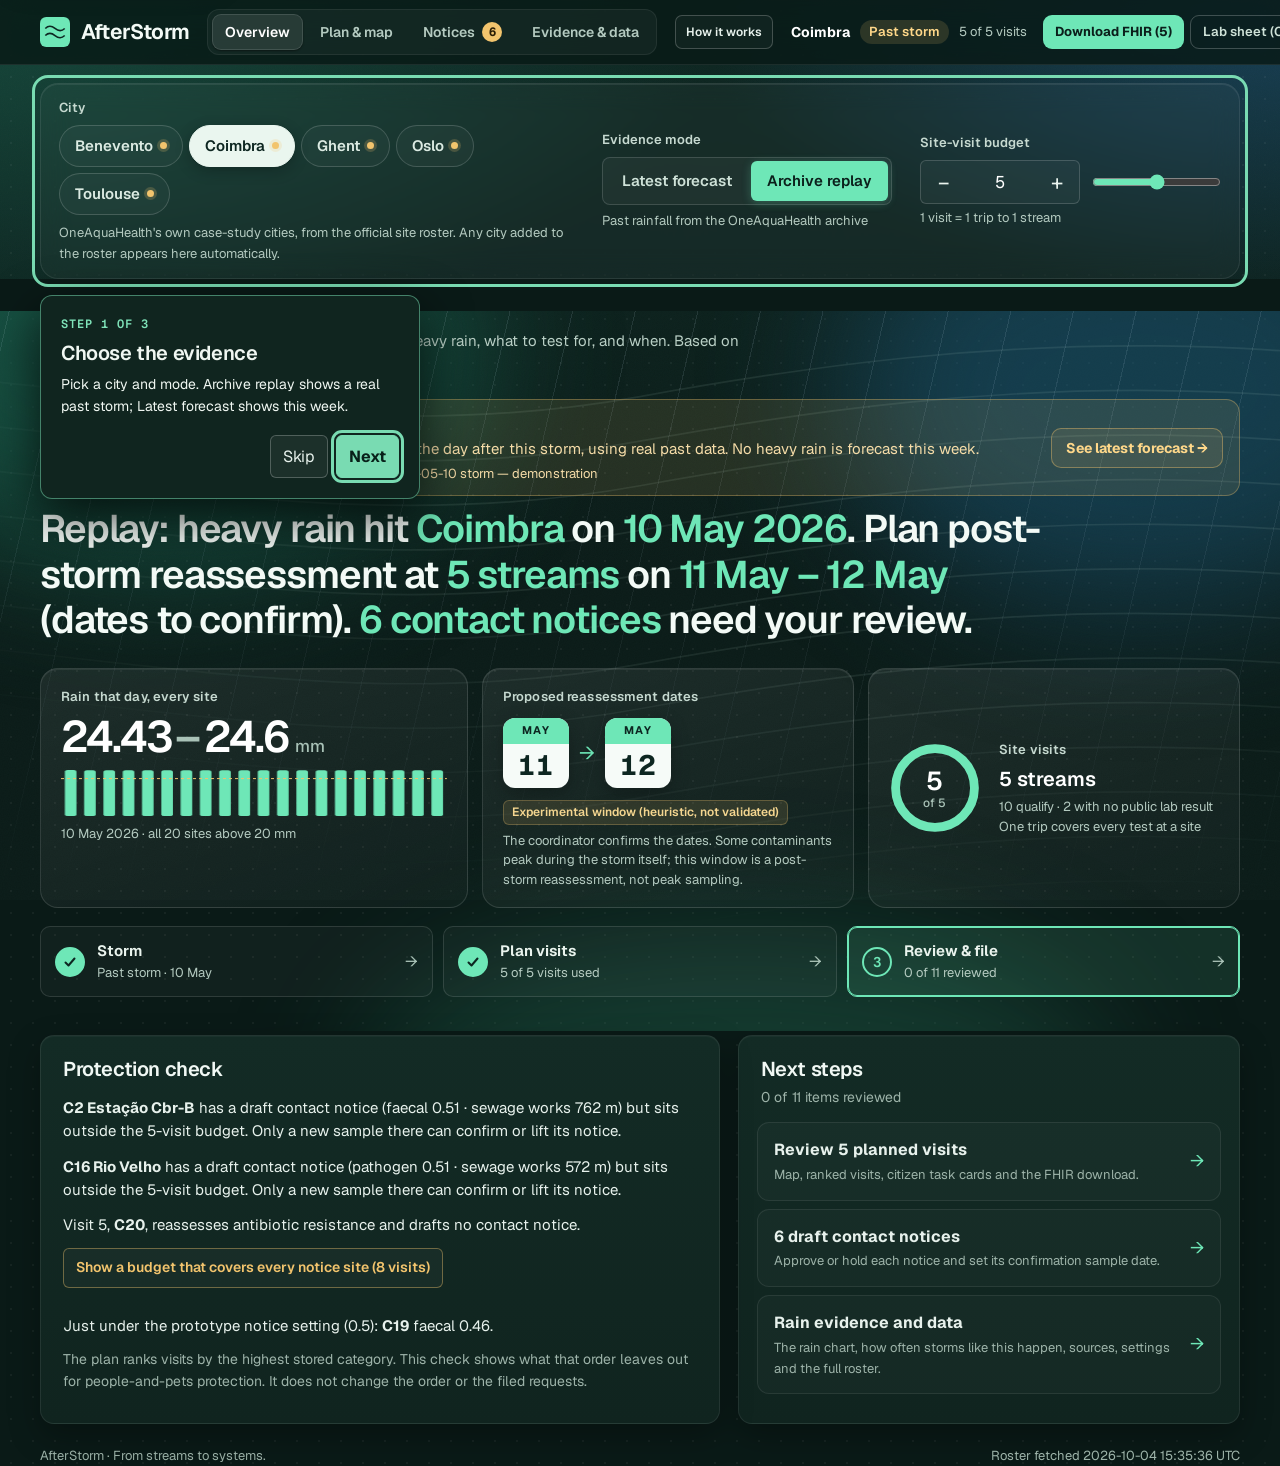
==== commit 2df76c7c: "Refresh stylesheet for published gap correction" ====
--- a/web/index.html
+++ b/web/index.html
@@ -14,7 +14,7 @@
   <link rel="icon" href="data:image/svg+xml,%3Csvg xmlns='http://www.w3.org/2000/svg' viewBox='0 0 32 32'%3E%3Crect width='32' height='32' rx='7' fill='%23264f43'/%3E%3Cpath d='M6 13q5-5 10 0t10 0M6 20q5-5 10 0t10 0' fill='none' stroke='%23fff' stroke-width='2'/%3E%3C/svg%3E">
   <link rel="preload" href="vendor/fonts/Geist-Variable.woff2" as="font" type="font/woff2" crossorigin>
   <link rel="stylesheet" href="vendor/leaflet.css">
-  <link rel="stylesheet" href="app.css">
+  <link rel="stylesheet" href="app.css?v=20261005-gutter">
   <script src="vendor/leaflet.js" defer></script>
 </head>
 <body>
--- a/web/app.css
+++ b/web/app.css
@@ -156,6 +156,8 @@
     main{padding-top:0}
     /* pages */
     .page{display:none}.page.active{display:block}
+    .page[data-page=overview].active::before{content:"";display:block;height:32px;margin:0 calc(50% - 50vw);background:#0a1a17}
+    @media(max-width:760px){.page[data-page=overview].active::before{height:24px}}
     @media(prefers-reduced-motion:no-preference){.page.active{animation:pageIn .38s cubic-bezier(.22,1,.36,1) both}@keyframes pageIn{from{opacity:0;transform:translateY(8px)}to{opacity:1;transform:none}}}
     /* shared control bar (same controls on every page) */
     .controlbar{margin:18px 0 0}.controlbar .hero-bar{margin-top:0}
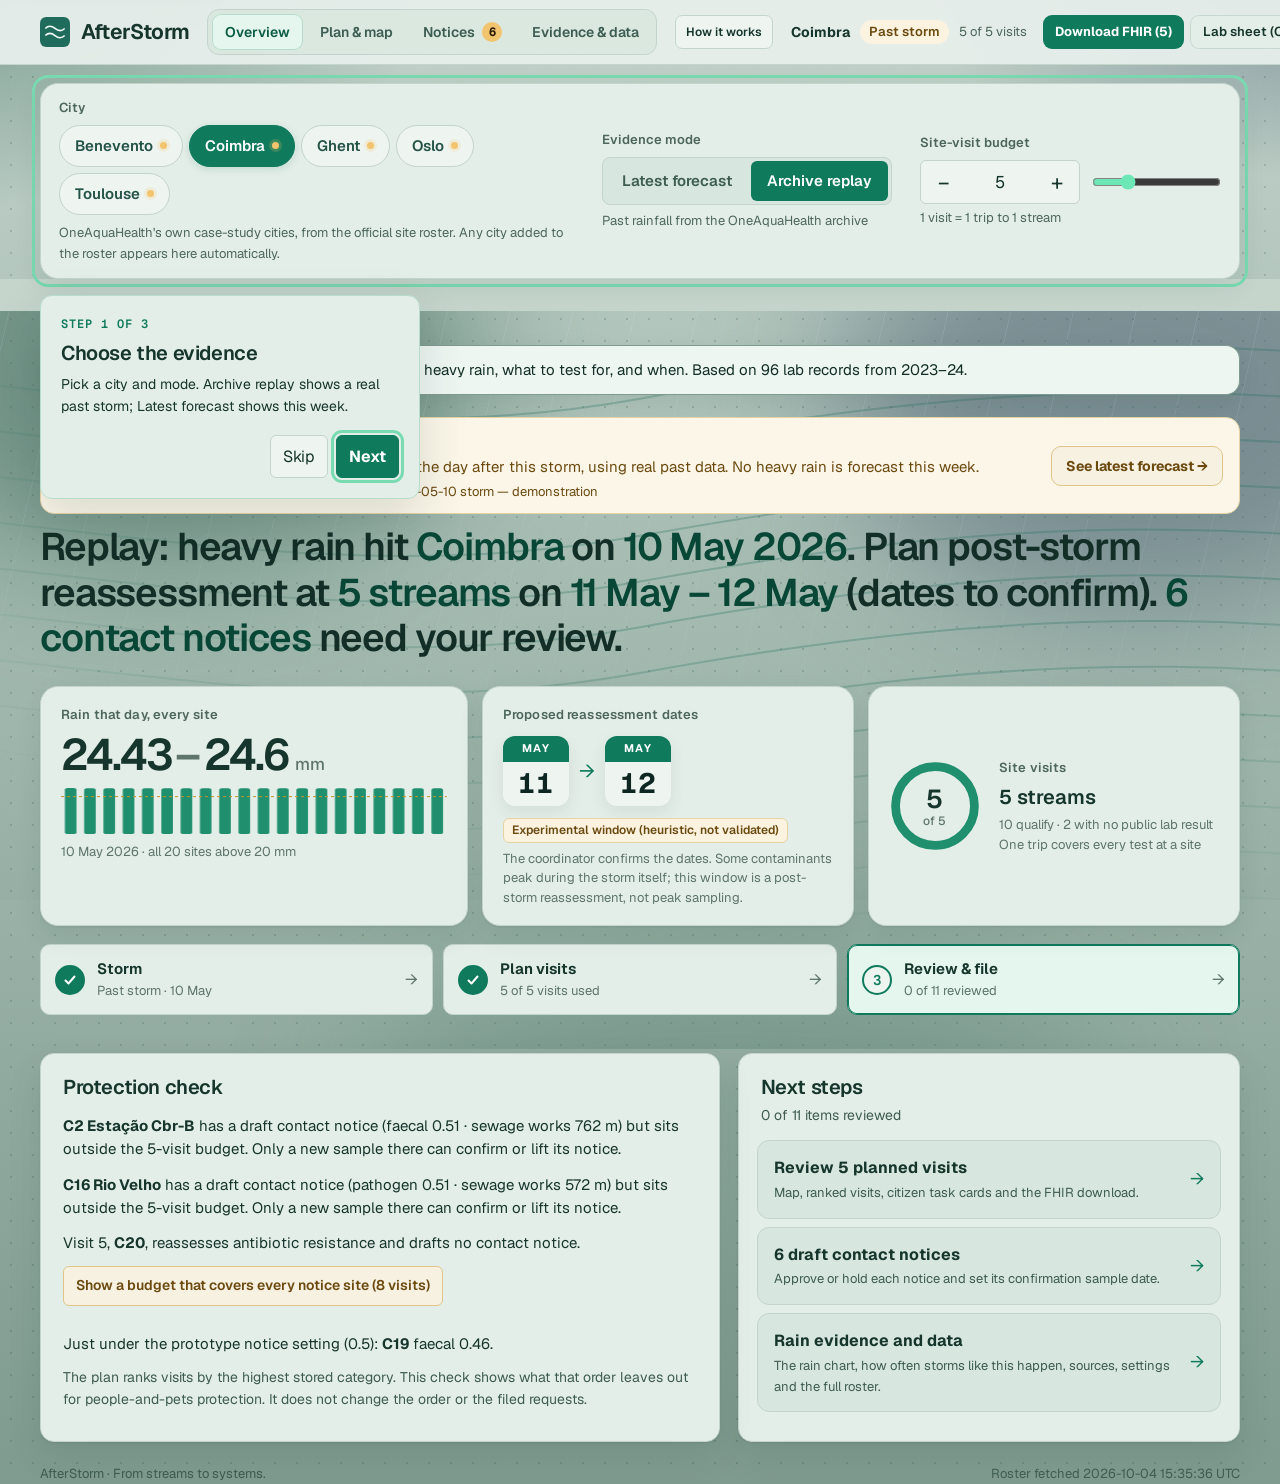
==== commit 31fc13c7: "Restyle the page as an overcast storm field. Cards use storm paper, the street map is the normal day" ====
--- a/web/index.html
+++ b/web/index.html
@@ -3,7 +3,7 @@
 <head>
   <meta charset="utf-8">
   <meta name="viewport" content="width=device-width, initial-scale=1">
-  <meta name="theme-color" content="#f6f7f2">
+  <meta name="theme-color" content="#a3bab0">
   <title>AfterStorm — sampling proposals</title>
   <meta name="description" content="AfterStorm turns a storm into a reviewable post-storm reassessment plan for urban streams. OneAquaHealth IEEE Global Hackathon 2026, Track 6.">
   <meta property="og:title" content="AfterStorm — post-storm reassessment plans for urban streams">
--- a/web/app.css
+++ b/web/app.css
@@ -47,7 +47,7 @@
     .hero-inner{max-width:1376px;margin:0 auto;padding:0 40px;position:relative}
     .hero-bg{position:absolute;inset:0;z-index:-1;pointer-events:none}.hero-bg i{position:absolute;display:block}
     .glow{border-radius:50%;filter:blur(70px);opacity:.5}.g1{width:640px;height:440px;left:-160px;top:-180px;background:#1f7a62}.g2{width:600px;height:440px;right:-160px;top:-140px;background:#1d5a7d}.g3{width:760px;height:320px;left:28%;bottom:-220px;background:#2a7a5f;opacity:.35}
-    .contours{inset:0;background:url("data:image/svg+xml,%3Csvg xmlns='http://www.w3.org/2000/svg' viewBox='0 0 1200 420' fill='none' stroke='%23cfeee0' stroke-width='1'%3E%3Cpath d='M-20 40 C 200 10, 380 90, 600 50 S 980 8, 1220 60'/%3E%3Cpath d='M-20 66 C 200 36, 380 116, 600 76 S 980 34, 1220 86'/%3E%3Cpath d='M-20 92 C 200 62, 380 142, 600 102 S 980 60, 1220 112'/%3E%3Cpath d='M-20 118 C 200 88, 380 168, 600 128 S 980 86, 1220 138'/%3E%3Cpath d='M-20 144 C 200 114, 380 194, 600 154 S 980 112, 1220 164'/%3E%3Cpath d='M-20 170 C 200 140, 380 220, 600 180 S 980 138, 1220 190'/%3E%3Cpath d='M-20 196 C 200 166, 380 246, 600 206 S 980 164, 1220 216'/%3E%3Cpath d='M-20 222 C 200 192, 380 272, 600 232 S 980 190, 1220 242'/%3E%3Cpath d='M-20 248 C 200 218, 380 298, 600 258 S 980 216, 1220 268'/%3E%3Cpath d='M-20 274 C 200 244, 380 324, 600 284 S 980 242, 1220 294'/%3E%3Cpath d='M-20 300 C 200 270, 380 350, 600 310 S 980 268, 1220 320'/%3E%3Cpath d='M-20 326 C 200 296, 380 376, 600 336 S 980 294, 1220 346'/%3E%3Cpath d='M-20 352 C 200 322, 380 402, 600 362 S 980 320, 1220 372'/%3E%3Cpath d='M-20 378 C 200 348, 380 428, 600 388 S 980 346, 1220 398'/%3E%3Cpath d='M-20 404 C 200 374, 380 454, 600 414 S 980 372, 1220 424'/%3E%3C/svg%3E") center/cover no-repeat;opacity:.09;-webkit-mask-image:radial-gradient(120% 90% at 70% 20%,#000 30%,#0000 75%);mask-image:radial-gradient(120% 90% at 70% 20%,#000 30%,#0000 75%)}
+    .contours{inset:0;background:url("data:image/svg+xml,%3Csvg xmlns='http://www.w3.org/2000/svg' viewBox='0 0 1200 420' fill='none' stroke='%231f6b5c' stroke-width='1.15'%3E%3Cpath d='M-20 40 C 200 10, 380 90, 600 50 S 980 8, 1220 60'/%3E%3Cpath d='M-20 66 C 200 36, 380 116, 600 76 S 980 34, 1220 86'/%3E%3Cpath d='M-20 92 C 200 62, 380 142, 600 102 S 980 60, 1220 112'/%3E%3Cpath d='M-20 118 C 200 88, 380 168, 600 128 S 980 86, 1220 138'/%3E%3Cpath d='M-20 144 C 200 114, 380 194, 600 154 S 980 112, 1220 164'/%3E%3Cpath d='M-20 170 C 200 140, 380 220, 600 180 S 980 138, 1220 190'/%3E%3Cpath d='M-20 196 C 200 166, 380 246, 600 206 S 980 164, 1220 216'/%3E%3Cpath d='M-20 222 C 200 192, 380 272, 600 232 S 980 190, 1220 242'/%3E%3Cpath d='M-20 248 C 200 218, 380 298, 600 258 S 980 216, 1220 268'/%3E%3Cpath d='M-20 274 C 200 244, 380 324, 600 284 S 980 242, 1220 294'/%3E%3Cpath d='M-20 300 C 200 270, 380 350, 600 310 S 980 268, 1220 320'/%3E%3Cpath d='M-20 326 C 200 296, 380 376, 600 336 S 980 294, 1220 346'/%3E%3Cpath d='M-20 352 C 200 322, 380 402, 600 362 S 980 320, 1220 372'/%3E%3Cpath d='M-20 378 C 200 348, 380 428, 600 388 S 980 346, 1220 398'/%3E%3Cpath d='M-20 404 C 200 374, 380 454, 600 414 S 980 372, 1220 424'/%3E%3C/svg%3E") center/cover no-repeat;opacity:.28;-webkit-mask-image:radial-gradient(120% 90% at 70% 20%,#000 30%,#0000 75%);mask-image:radial-gradient(120% 90% at 70% 20%,#000 30%,#0000 75%)}
     .rain{inset:-60px 0 0 0;opacity:0;transition:opacity .6s;background:repeating-linear-gradient(103deg,#0000 0 22px,#d6ecff1f 22px 23px,#0000 23px 61px);-webkit-mask-image:linear-gradient(180deg,#000,#0000 85%);mask-image:linear-gradient(180deg,#000,#0000 85%)}.hero.storm .rain{opacity:1}
     @media(prefers-reduced-motion:no-preference){.g1{animation:drift 18s ease-in-out infinite alternate}.g2{animation:drift 22s ease-in-out infinite alternate-reverse}.hero.storm .rain{animation:fall .9s linear infinite}@keyframes drift{to{transform:translate(60px,30px) scale(1.12)}}@keyframes fall{from{transform:translate(0,0)}to{transform:translate(-14px,61px)}}}
     .hero-lede{font-size:15px;color:#b9cfc5;max-width:72ch}.hero-lede span{color:inherit;font-weight:400}
@@ -109,7 +109,7 @@
     .filed-chip{font-size:13px}.filed-chip summary{display:inline-flex;align-items:center;gap:6px;width:fit-content;max-width:100%;padding:4px 11px;border-radius:999px;background:var(--pale);color:var(--green);font-weight:600;list-style:none}.filed-chip summary::-webkit-details-marker{display:none}.filed-chip summary:before{content:"";width:7px;height:7px;border-radius:50%;background:var(--green);box-shadow:0 0 0 3px #2f5a4622}.filed-chip ul{margin:8px 0 4px;padding-left:18px;columns:2;column-gap:20px}.filed-chip li{margin:2px 0}.filed-chip p{color:var(--muted)}
     /* U3: sticky summary bar */
     #weather,#visit-panel,#notice-panel,#review-progress,#protection,.visit-card,#map{scroll-margin-top:72px}
-    .summary-bar{position:fixed;left:0;right:0;top:0;z-index:1200;transform:translateY(-110%);transition:transform .3s cubic-bezier(.22,1,.36,1);background:#0d2621f2;backdrop-filter:blur(12px);-webkit-backdrop-filter:blur(12px);color:#eaf4ee;border-bottom:1px solid #ffffff1a;box-shadow:0 6px 24px #0d262140}.summary-bar.show{transform:none}
+    .summary-bar{position:fixed;left:0;right:0;top:0;z-index:1200;transform:translateY(-110%);transition:transform .3s cubic-bezier(.22,1,.36,1);background:#1a5c4ef2;backdrop-filter:blur(12px);-webkit-backdrop-filter:blur(12px);color:#eaf4ee;border-bottom:1px solid #ffffff24;box-shadow:0 6px 24px #0c3a3240}.summary-bar.show{transform:none}
     .sb-inner{max-width:1376px;margin:0 auto;padding:9px 40px;display:flex;align-items:center;gap:14px;flex-wrap:wrap;font-size:14px}.sb-inner strong{font-size:15px}.sb-tag{padding:2px 9px;border-radius:999px;background:#6ee7b726;color:#bff0d6;font-weight:600;font-size:13px}.sb-tag.replay{background:#f2c46d26;color:#ffd88a}
     .sb-review{width:90px;height:6px;border-radius:9px;background:#ffffff26;overflow:hidden}.sb-review i{display:block;height:100%;background:#6ee7b7;border-radius:9px;transition:width .35s}
     .sb-actions{margin-left:auto;display:flex;gap:6px}.sb-actions button{padding:5px 11px;border-radius:8px;border:1px solid #ffffff2e;background:#ffffff0d;color:#eaf4ee;font-size:13px;font-weight:600}.sb-actions button:hover{background:#ffffff1f}.sb-actions button:disabled{opacity:.4}
@@ -135,14 +135,14 @@
     @media(prefers-reduced-motion:no-preference){.intro,.controls,.weather,.workspace{animation:appear .4s ease both}.controls{animation-delay:.04s}.weather{animation-delay:.08s}.workspace{animation-delay:.12s}@keyframes appear{from{opacity:0;transform:translateY(6px)}to{opacity:1;transform:none}}} @media print{.controls,.map-tools,.locate,.topbar .project-context{display:none}.shell{padding:0}.workspace{display:block}.map-panel{break-inside:avoid}.visits-scroll{max-height:none;overflow:visible}.visit-card{break-inside:avoid}.notice-panel{margin-top:12px}}
     .visit-actions{display:flex;flex-direction:column;align-items:flex-end;gap:8px;flex:none}.visit-actions button{border:1px solid #cfd8cf;background:#fff;border-radius:6px;padding:8px 12px;font-size:14px;font-weight:600;color:var(--green)}#fhir-status{margin:0;padding:10px 22px 12px;font-size:14px;color:var(--muted);line-height:1.55}.filed-note{margin:0 0 8px 42px;font-size:14px;font-weight:600;color:var(--green)}.fhir-help a{white-space:nowrap}@media(max-width:760px){.visit-actions{align-items:flex-start}}@media print{#download-fhir,#default-fhir,#fhir-status{display:none!important}}
 
-    /* ===== T1: app shell, pages, one dark "night water" theme (shadcn-style tokens) ===== */
-    :root{--canvas:#0a1a17;--paper:#10241f;--ink:#e7f1ec;--muted:#9db3a9;--line:#ffffff17;--green:#6ee7b7;--pale:#6ee7b71a;--blue:#7cc4f0;--blue-pale:#7cc4f01f;--amber:#f2c46d;--amber-pale:#f2c46d1c;--red:#f19a92;--red-pale:#f19a921f;--shadow:inset 0 1px 0 #ffffff08,0 12px 32px #0000004d;--fec:#f5c46b;--fec-bg:#f5c46b1a;--path:#fda4af;--path-bg:#fda4af1a;--arg:#c4b5fd;--arg-bg:#c4b5fd1f;--radius:14px}
-    html{color-scheme:dark}
-    body{color:var(--ink);background-color:var(--canvas);background-image:radial-gradient(#ffffff0c 1px,transparent 1.3px),radial-gradient(1200px 600px at 0% 0%,#14463a 0%,#14463a00 60%),radial-gradient(1000px 520px at 100% 0%,#173f57 0%,#173f5700 58%),linear-gradient(180deg,#0d2621 0%,#0a1a17 40%,#09161400 100%);background-size:22px 22px,auto,auto,auto;background-attachment:scroll}
-    body::before{opacity:.05;mix-blend-mode:screen}
+    /* ===== Overcast storm field: darker than paper, lighter than night water ===== */
+    :root{--canvas:#9eb5ab;--paper:#e4eee8;--ink:#16352c;--muted:#3e5c50;--line:#d3e4db;--green:#0f7a5c;--pale:#e5f6ee;--blue:#1d5f86;--blue-pale:#e7f2f8;--amber:#8a5a12;--amber-pale:#fbf3df;--red:#9a3b34;--red-pale:#fdecec;--shadow:0 1px 2px #16352c14,0 12px 32px #16352c18;--fec:#8a5a10;--fec-bg:#fdf3dc;--path:#9f1239;--path-bg:#fde8ec;--arg:#5b21b6;--arg-bg:#efe9fd;--radius:14px}
+    html{color-scheme:light}
+    body{color:var(--ink);background-color:var(--canvas);background-image:radial-gradient(#14382f2b 1px,transparent 1.3px),radial-gradient(1100px 620px at -8% -10%,#4f7d6c 0%,#4f7d6c00 58%),radial-gradient(980px 540px at 108% -8%,#5d7384 0%,#5d738400 56%),linear-gradient(180deg,#c5d5cc 0%,#a3bab0 46%,#7f9a8e 100%);background-size:22px 22px,auto,auto,auto;background-attachment:scroll}
+    body::before{opacity:.055;mix-blend-mode:multiply}
     a{color:var(--green)}button{color:inherit}button:hover{background:#ffffff10}
     /* sticky header with page tabs */
-    .topbar{position:sticky;top:0;z-index:1100;background:#0a1a17d9!important;backdrop-filter:blur(14px) saturate(1.3)!important;-webkit-backdrop-filter:blur(14px) saturate(1.3)!important;border-bottom:1px solid #ffffff14!important}
+    .topbar{position:sticky;top:0;z-index:1100;background:#1a5c4ed4!important;backdrop-filter:blur(14px) saturate(1.3)!important;-webkit-backdrop-filter:blur(14px) saturate(1.3)!important;border-bottom:1px solid #ffffff24!important}
     .topbar-inner{min-height:64px;gap:18px}.topbar .brand{font-size:21px}.topbar .brand svg{width:30px;height:30px}
     .app-nav{display:flex;gap:4px;padding:4px;border-radius:12px;background:#ffffff0a;border:1px solid #ffffff12}
     .app-nav a{display:inline-flex;align-items:center;gap:7px;padding:7px 14px;border-radius:9px;color:#b4cac0;font-size:14px;font-weight:600;text-decoration:none;transition:background-color .18s,color .18s}
@@ -156,18 +156,18 @@
     main{padding-top:0}
     /* pages */
     .page{display:none}.page.active{display:block}
-    .page[data-page=overview].active::before{content:"";display:block;height:32px;margin:0 calc(50% - 50vw);background:#0a1a17}
+    .page[data-page=overview].active::before{content:"";display:block;height:32px;margin:0 calc(50% - 50vw);background:#1f6b5c}
     @media(max-width:760px){.page[data-page=overview].active::before{height:24px}}
     @media(prefers-reduced-motion:no-preference){.page.active{animation:pageIn .38s cubic-bezier(.22,1,.36,1) both}@keyframes pageIn{from{opacity:0;transform:translateY(8px)}to{opacity:1;transform:none}}}
     /* shared control bar (same controls on every page) */
     .controlbar{margin:18px 0 0}.controlbar .hero-bar{margin-top:0}
     /* hero now blends into the dark canvas */
-    .hero{margin:0 calc(50% - 50vw);border-radius:0;padding-top:18px;background:linear-gradient(180deg,#0e2a24f2 0%,#10322bcc 60%,#0a1a1700 100%)}
+    .hero{margin:0 calc(50% - 50vw);border-radius:0;padding-top:18px;background:linear-gradient(180deg,#248675e6 0%,#1f6b5ccc 58%,#1f6b5c00 100%)}
     .overview-grid{display:grid;grid-template-columns:minmax(0,1.15fr) minmax(0,.85fr);gap:18px;margin-top:4px}
     @media(max-width:900px){.overview-grid{grid-template-columns:1fr}}
     .next-list{display:flex;flex-direction:column;gap:8px;padding:0 18px 18px}.next-item{display:flex;align-items:center;gap:12px;padding:14px 16px;border-radius:12px;border:1px solid #ffffff14;background:#ffffff06;color:var(--ink);text-decoration:none;transition:background-color .18s,border-color .18s,transform .18s}.next-item:hover{background:#ffffff0d;border-color:#6ee7b766;transform:translateX(2px)}.next-item span:first-child{display:flex;flex-direction:column;gap:2px;flex:1}.next-item small{font-size:13px;color:var(--muted)}.next-go{color:var(--green);font-size:18px}
     /* surfaces: shadcn dark card */
-    .surface{background:linear-gradient(180deg,#132b25 0%,#10241f 100%);border:1px solid #ffffff14;border-radius:var(--radius);box-shadow:var(--shadow)}
+    .surface{background:linear-gradient(180deg,#359883 0%,#2a7d6c 100%);border:1px solid #ffffff33;border-radius:var(--radius);box-shadow:var(--shadow)}
     .panel-header h2,.weather-top h2{color:#f1f8f4}
     .badge{background:var(--pale);color:var(--green)}.badge.grey,.panel-count{background:#ffffff12;color:var(--muted)}.badge.replay{background:var(--amber-pale);color:var(--amber)}.badge.blue{background:var(--blue-pale);color:var(--blue)}
     .locate,.visit-actions button,.rv,.protection-body .cover-notices,.task-card .print-one,.task-card [data-print-card],.leaflet-popup-content button{background:#ffffff08!important;border:1px solid #ffffff22!important;color:var(--ink)!important}
@@ -182,9 +182,9 @@
     #notices>.notice-row{background:#ffffff06;border-color:#ffffff14}#notices>.notice-row:hover{border-color:#ffffff2a}#notices>.notice-row.rv-approve{background:#6ee7b70d;border-color:#6ee7b74d}#notices>.notice-row.rv-hold{background:#f2c46d0d;border-color:#f2c46d4d}
     .notice-text{background:#f2c46d12;border-left-color:var(--amber);color:var(--ink)}
     .roster th{background:#ffffff08;color:var(--muted)}.roster td,.roster th{border-top-color:#ffffff12}
-    .fatal{background:#10241f}
+    .fatal{background:#2a7d6c}
     .chip.c-base{background:var(--blue-pale);color:var(--blue);border-color:#7cc4f040}.chip.c-fec{border-color:#f5c46b40}.chip.c-path{border-color:#fda4af40}.chip.c-arg{border-color:#c4b5fd40}.meter{background:#ffffff1a}
-    .seg{background:#ffffff26}.seg.k-sample,.seg-dot.k-sample{background:#1f9d73}.seg.k-baseline,.seg-dot.k-baseline{background:#3b82c4}.seg.k-capacity,.seg-dot.k-capacity{background:#d9a441}.seg.k-low,.seg-dot.k-low{background:#ffffff2e}.seg.k-excluded,.seg-dot.k-excluded{background:#e0786d}.seg.has-notice{box-shadow:inset 0 0 0 2px #0a1a17,0 0 0 2px #f2c46d}
+    .seg{background:#ffffff26}.seg.k-sample,.seg-dot.k-sample{background:#1f9d73}.seg.k-baseline,.seg-dot.k-baseline{background:#3b82c4}.seg.k-capacity,.seg-dot.k-capacity{background:#d9a441}.seg.k-low,.seg-dot.k-low{background:#ffffff2e}.seg.k-excluded,.seg-dot.k-excluded{background:#e0786d}.seg.has-notice{box-shadow:inset 0 0 0 2px #1f6b5c,0 0 0 2px #f2c46d}
     .dot.sample{color:#1f9d73;background:#1f9d73}.dot.baseline{color:#3b82c4;background:#3b82c4}.dot.capacity{color:#d9a441;background:#d9a441}.dot.low{color:#7d8f86;background:#7d8f86}.dot.excluded{color:#e0786d;background:#e0786d}.dot.notice{background:transparent;border-color:#f2c46d}.legend{color:var(--ink)}
     .visit-card::before,#notices>.notice-row::before,.surface.protection::before{background:radial-gradient(260px circle at var(--mx,50%) var(--my,50%),#6ee7b712,transparent 70%)}
     /* citizen task card on dark */
@@ -192,13 +192,13 @@
     .task-card .task-safety{background:#f2c46d14;border-color:#f2c46d40;color:#f5dca8}.task-card fieldset{background:#ffffff05;border-color:#ffffff14}.task-card legend{color:var(--ink)}.task-card fieldset label{border-color:#ffffff22}.task-card fieldset label:has(input:checked){background:#6ee7b71a;border-color:var(--green);color:var(--green)}
     .task-card .field input,.city-select,.stepper input{background:#ffffff0a!important;color:var(--ink);border-color:#ffffff22}
     /* map: dark tiles, dark controls */
-    .map-frame,#map{background-color:#0e211d}#map{background-image:linear-gradient(#ffffff08 1px,transparent 1px),linear-gradient(90deg,#ffffff08 1px,transparent 1px)}
-    .leaflet-tile-pane{filter:invert(1) hue-rotate(180deg) brightness(.9) contrast(.88) saturate(.55)}
-    .leaflet-control-zoom a{background:#132a24!important;color:var(--ink)!important;border-color:#ffffff1f!important}.leaflet-bar{border-color:#ffffff1f!important}
-    .leaflet-control-attribution{background:#0a1a17cc!important;color:var(--muted)!important}.leaflet-control-attribution a{color:var(--green)!important}
-    .leaflet-popup-content-wrapper,.leaflet-popup-tip{background:#132a24;color:var(--ink);box-shadow:0 10px 30px #0008}
-    .leaflet-tooltip.site-label{background:#132a24f2;color:var(--ink)}
-    .map-tools{background:#10241fe6;color:var(--ink);border-color:#ffffff1f}
+    .map-frame,#map{background-color:#1a5c4e}#map{background-image:linear-gradient(#ffffff08 1px,transparent 1px),linear-gradient(90deg,#ffffff08 1px,transparent 1px)}
+    .leaflet-tile-pane{filter:none}
+    .leaflet-control-zoom a{background:#2a7d6c!important;color:var(--ink)!important;border-color:#ffffff2a!important}.leaflet-bar{border-color:#ffffff2a!important}
+    .leaflet-control-attribution{background:#1a5c4ecc!important;color:var(--muted)!important}.leaflet-control-attribution a{color:var(--green)!important}
+    .leaflet-popup-content-wrapper,.leaflet-popup-tip{background:#2a7d6c;color:var(--ink);box-shadow:0 10px 30px #0c3a3255}
+    .leaflet-tooltip.site-label{background:#2a7d6cf2;color:var(--ink)}
+    .map-tools{background:#2a7d6ce6;color:var(--ink);border-color:#ffffff2a}
     /* plan page: map pinned full height beside the visit list (no empty column) */
     .page[data-page=plan] .workspace{grid-template-columns:minmax(0,.95fr) minmax(0,1.05fr);margin-top:18px;align-items:start}
     .page[data-page=plan] .left-inner{position:sticky;top:80px}
@@ -206,7 +206,7 @@
     @media(max-width:760px){.page[data-page=plan] .workspace{grid-template-columns:1fr}.page[data-page=plan] .left-inner{position:static}.page[data-page=plan] #map{height:340px!important}}
     .page[data-page=evidence]>*+*,.page[data-page=notices]>*{margin-top:18px}
     .footer{border-top-color:#ffffff17}.footer strong{color:var(--ink)}
-    .skip{background:#132a24;color:var(--ink)}
+    .skip{background:#2a7d6c;color:var(--ink)}
 
     /* T1 tidy: compact header, dark controls everywhere, seamless hero */
     .app-nav a{white-space:nowrap;padding:7px 13px}
@@ -244,10 +244,10 @@
     @media(max-width:1100px){.vr-grid{grid-template-columns:32px minmax(0,1fr)}.vr-side{grid-column:2;align-items:flex-start}.vr-side .review,.vr-links{justify-content:flex-start}}
     /* side sheets (shadcn Sheet pattern, Base UI-style enter animation) */
     .sheet-panel{display:none}
-    details[open]>.sheet-panel{display:block;position:fixed;top:0;right:0;bottom:0;width:min(540px,100vw);z-index:1300;overflow:auto;overscroll-behavior:contain;background:linear-gradient(180deg,#132b25,#0f231e);border-left:1px solid #ffffff1f;box-shadow:-30px 0 80px #000a;padding:0 24px 28px;text-align:left;cursor:auto;white-space:normal;font-weight:400}
-    details.task-card[open]::after,details.why[open]::after{content:"";position:fixed;inset:0;z-index:1250;background:#020807a6;backdrop-filter:blur(3px);-webkit-backdrop-filter:blur(3px);cursor:pointer}
+    details[open]>.sheet-panel{display:block;position:fixed;top:0;right:0;bottom:0;width:min(540px,100vw);z-index:1300;overflow:auto;overscroll-behavior:contain;background:linear-gradient(180deg,#359883,#277566);border-left:1px solid #ffffff33;box-shadow:-24px 0 60px #0c3a3255;padding:0 24px 28px;text-align:left;cursor:auto;white-space:normal;font-weight:400}
+    details.task-card[open]::after,details.why[open]::after{content:"";position:fixed;inset:0;z-index:1250;background:#12483eb0;backdrop-filter:blur(3px);-webkit-backdrop-filter:blur(3px);cursor:pointer}
     @media(prefers-reduced-motion:no-preference){details[open]>.sheet-panel{animation:sheetIn .32s cubic-bezier(.22,1,.36,1) both}details.task-card[open]::after,details.why[open]::after{animation:fadeIn .25s ease both}@keyframes sheetIn{from{transform:translateX(100%)}to{transform:none}}@keyframes fadeIn{from{opacity:0}to{opacity:1}}}
-    .sheet-head{position:sticky;top:0;z-index:1;display:flex;align-items:center;justify-content:space-between;gap:12px;margin:0 -24px 14px;padding:16px 24px;background:#132b25f2;backdrop-filter:blur(8px);border-bottom:1px solid #ffffff17;font-size:14px;color:var(--muted)}.sheet-head strong{color:var(--ink)}
+    .sheet-head{position:sticky;top:0;z-index:1;display:flex;align-items:center;justify-content:space-between;gap:12px;margin:0 -24px 14px;padding:16px 24px;background:#2f8a76f2;backdrop-filter:blur(8px);border-bottom:1px solid #ffffff2a;font-size:14px;color:var(--muted)}.sheet-head strong{color:var(--ink)}
     .sheet-close{width:34px;height:34px;border-radius:9px;border:1px solid #ffffff22;background:#ffffff08;color:var(--ink);font-size:20px;line-height:1}
     body.sheet-open{overflow:hidden}
     .sheet-panel .reason,.sheet-panel .source-fields,.sheet-panel p{color:var(--ink)}.sheet-panel .reason{color:#c9dbd2;line-height:1.7}.sheet-panel .source-fields{border-top-color:#ffffff17}.sheet-panel .source-fields dt{color:var(--muted)}
@@ -266,3 +266,119 @@
     .city-note{margin-top:8px;font-size:13px;color:#b4cac0;max-width:62ch}
     .review-transfer{display:flex;align-items:center;flex-wrap:wrap;gap:8px 10px;padding:0 20px 10px}.review-transfer button,#review-transfer-status button{background:#ffffff08;border:1px solid #ffffff30;border-radius:6px;color:var(--ink);padding:7px 10px;cursor:pointer}.review-transfer span,#review-transfer-status{font-size:12px;color:var(--muted)}#review-transfer-status{padding:0 20px 8px}#review-transfer-status:empty{display:none}
     .eco-heading{margin:18px 0 8px;color:var(--green);font-size:15px}.replay-chip[hidden]{display:none!important}.guide-launch{background:#ffffff08;border:1px solid #ffffff36;color:var(--ink);border-radius:7px;padding:8px 10px;cursor:pointer;white-space:nowrap;font:600 12px var(--sans)}.guide{position:fixed;top:var(--guide-top,130px);left:var(--guide-left,20px);z-index:20000;width:min(380px,calc(100vw - 24px));padding:20px;border-radius:12px;border:1px solid #73d6ad88;background:#10251f;box-shadow:0 18px 50px #000b;color:#f0f7f2}.guide[hidden]{display:none!important}.guide-step{color:#7fe3b9;font:600 12px var(--mono);text-transform:uppercase;letter-spacing:.08em}.guide h2{font-size:20px;margin:8px 0}.guide p{font-size:14px;line-height:1.55}.guide-actions{display:flex;align-items:center;gap:8px;justify-content:flex-end;margin-top:17px}.guide-actions button{background:#ffffff0d;border:1px solid #ffffff3b;color:var(--ink);border-radius:6px;padding:8px 12px;cursor:pointer}.guide-actions #guide-next{background:#79dbb2;color:#082019;border-color:#79dbb2;font-weight:700}.guide-target{outline:3px solid #79dbb2!important;outline-offset:5px;border-radius:8px}.guide-actions button:focus-visible,.guide-launch:focus-visible{outline:3px solid #79dbb2;outline-offset:2px}@media(max-width:760px){.guide{top:auto!important;left:0!important;bottom:0;width:100%;max-width:none;border-radius:16px 16px 0 0;padding:20px 18px 28px}.guide-launch{font-size:11px;padding:7px}}
+
+    /* Daylight surfaces. Dots, washes, and contours stay. Deep creek colour is for text and actions. */
+    .topbar{background:#e7efebf2!important;backdrop-filter:blur(16px) saturate(1.15)!important;-webkit-backdrop-filter:blur(16px) saturate(1.15)!important;border-bottom:1px solid #c5d5cc!important}
+    .topbar .brand{color:#16352c}.topbar .brand svg rect{fill:#1f6b5c}.topbar .brand svg path{stroke:#f4fbf8}
+    .topbar .brand-sub{color:#4d675c;border-left-color:#d3e4db}
+    .topbar .project-context,.header-status .sb-inner{color:#4d675c}
+    .topbar .project-context strong,.header-status .sb-inner strong{color:#16352c}
+    .app-nav{background:#d7e6decc;border-color:#c3d4cc}
+    .app-nav a{color:#3d5c52}.app-nav a:hover{background:#e5f6ee;color:#16352c}
+    .app-nav a[aria-current=page]{background:#e5f6ee;color:#0c5c44;box-shadow:inset 0 0 0 1px #b7dccb}
+    .header-status .sb-actions button{background:#0f7a5c;color:#fff}.header-status .sb-actions button:hover{background:#0c6850}
+    .header-status .sb-actions button:disabled{background:#e7eeea;color:#7d948a}
+    .header-status .sb-actions .sb-secondary{background:#e4eee8;color:#16352c;border:1px solid #c5d9cf;font-weight:600}
+    .header-status .sb-actions .sb-secondary:hover{background:#f3faf6}
+    .page[data-page=overview].active::before{background:#c5d5cc}
+    .hero{color:#16352c}.hero-lede,.hero-kicker{color:#1e3b32}
+    .glow{opacity:.55}.g1{background:#3f6b5c}.g2{background:#4e6272}.g3{background:#5d8576;opacity:.45}
+    h1,h2,h3,.decision-answer,.hero .decision-answer,.hero-lede,.hero-kicker,.replay-chip{text-wrap:wrap;max-width:none}
+    .hero .decision-answer,.decision-answer{width:100%;color:#122e26}.hero .decision-answer strong{color:#084636}
+    .pill{background:#eef5f1;border-color:#c3d4cc;color:#245246}.pill:hover{background:#f4f8f6;border-color:#9fc7b6}
+    .pill[aria-pressed=true]{background:#0f7a5c;color:#fff;border-color:#0f7a5c;box-shadow:0 2px 8px #0f7a5c2e}
+    .hero .mode-toggle,.controlbar .mode-toggle{background:#d7e6de;border-color:#c3d4cc}
+    .hero .mode-toggle button,.controlbar .mode-toggle button{color:#3d5c52;background:transparent}
+    .hero .mode-toggle button:hover,.controlbar .mode-toggle button:hover{background:#e5f6ee}
+    .hero .mode-toggle button[aria-pressed=true],.controlbar .mode-toggle button[aria-pressed=true]{background:#0f7a5c;color:#fff;box-shadow:none}
+    .hero .timestamp,.hero .budget-note,.controlbar .timestamp,.controlbar .budget-note,.city-note{color:#4d675c}
+    .controlbar .budget-error,.hero .budget-error{color:#9a3b34}
+    .hero .stepper,.controlbar .stepper{background:#eef5f1!important;border-color:#c3d4cc!important}
+    .hero .stepper input,.controlbar .stepper input{color:#16352c!important;background:transparent!important}
+    .hero .stepper button,.controlbar .stepper button{color:#16352c}
+    .hero .stepper button:hover,.controlbar .stepper button:hover{background:#e5f6ee}
+    .controlbar .control-label,.hero .control-label{color:#4d675c}
+    .controlbar .hero-bar,.hero-bar{background:#e4eee8;border:1px solid #c3d4cc;box-shadow:0 8px 28px #16352c16}
+    .replay-chip{background:#fbf6e8;border-color:#e6d3a4;color:#6b4a10}
+    .replay-chip strong,.replay-chip .rc-text span{color:#6b4a10}.replay-chip .demo-line{color:#7a6240}
+    .rc-btn{background:#f7f1e2;border-color:#e0c48a;color:#6b4a10}.rc-btn:hover{background:#fbf6e8!important}
+    .kpi{background:#e4eee8;border:1px solid #c3d4cc;box-shadow:0 1px 2px #16352c10,0 10px 26px #16352c16}
+    .kpi:hover{border-color:#b7dccb}
+    .kpi-label{color:#4d675c}.kpi-value,.kpi-big-sub,.ring-num{color:#16352c}
+    .kpi-unit,.kpi-dash,.kpi-sub,.ring-num small{color:#5d756b}
+    .ring-bg{stroke:#d7e6de}.ring-fg{stroke:#1f8f6e}
+    .hero .window-tag{color:#6b4a10;background:#fbf3df;border-color:#e6d3a4}
+    .cal-tile{background:#eef5f1;box-shadow:0 6px 16px #16352c16}.cal-tile b{background:#0f7a5c;color:#fff}.cal-arrow{color:#0f7a5c}
+    .hero .steps .step button,.hero .step button{background:#e4eee8;border-color:#c3d4cc;color:#16352c}
+    .hero .step button:hover{background:#f3faf6;border-color:#b7dccb}
+    .hero .step-status,.hero .step-go{color:#5d756b}.hero .step button:hover .step-go{color:#0f7a5c}
+    .hero .step-dot{background:#eef5f1;border-color:#c5d9cf;color:#4d675c}
+    .hero .step.done .step-dot{background:#0f7a5c;border-color:#0f7a5c;color:#fff}
+    .hero .step.current button{background:#e5f6ee;border-color:#0f7a5c;box-shadow:inset 0 0 0 1px #0f7a5c}
+    .hero .step.current .step-dot{border-color:#0f7a5c;color:#0f7a5c}
+    .surface{background:#e4eee8;border:1px solid #c3d4cc;box-shadow:0 1px 2px #16352c14,0 14px 34px #16352c1c}
+    .panel-header h2,.weather-top h2{color:#16352c}
+    .next-item{border-color:#c3d4cc;background:#d7e6de}.next-item:hover{background:#e4eee8;border-color:#9fc7b6}
+    .locate,.visit-actions button,.rv,.task-card .print-one,.task-card [data-print-card],.leaflet-popup-content button{background:#eef5f1!important;border:1px solid #c3d4cc!important;color:#16352c!important}
+    .locate:hover,.visit-actions button:hover,.rv:hover,.vr-links summary:hover,.vr-links .locate:hover{background:#f3faf6!important;border-color:#9fc7b6!important}
+    .protection-body .cover-notices{background:#f7f1e2!important;color:#6b4a10!important;border-color:#e0c48a!important}
+    .rv.approve[aria-pressed=true]{background:#0f7a5c!important;border-color:#0f7a5c!important;color:#fff!important}
+    .rv.hold[aria-pressed=true]{background:#8a5a12!important;border-color:#8a5a12!important;color:#fff!important}
+    .visit-card{border-bottom-color:#e6f0eb}.visit-card.hl{background:#e5f6ee}.visit-card.rv-hold{background:#fbf6e8}
+    .visit-card.rv-approve .rank-number{background:#0f7a5c;border-color:#0f7a5c;color:#fff}
+    .rank-number{border-color:#c5d9cf;color:#0f7a5c;background:#d7e6de}
+    .visit-help,.capacity-details{border-color:#e6f0eb}
+    .review-progress,.tracker{background:#d7e6de;border-color:#c3d4cc}.rp-bar{background:#c5d6cc}
+    #notices>.notice-row{background:#e4eee8;border-color:#c3d4cc}#notices>.notice-row:hover{border-color:#9fc7b6}
+    #notices>.notice-row.rv-approve{background:#f3faf6;border-color:#b7dccb}#notices>.notice-row.rv-hold{background:#fbf6e8;border-color:#e6d3a4}
+    .notice-text{background:#fbf6e8;border-left-color:#c4922a;color:#16352c}
+    .roster th{background:#d7e6de}.roster td,.roster th{border-top-color:#c3d4cc}
+    .fatal{background:#e4eee8}.footer{border-top-color:#6d8c80;color:#1e3b32}.footer strong{color:#122e26}
+    .seg{background:#d5e0d6}.seg.k-low,.seg-dot.k-low{background:#c3ccc1}
+    .seg.has-notice{box-shadow:inset 0 0 0 2px #fff,0 0 0 2px #b07a2b}
+    .task-card .task-safety{background:#fff5e0;border-color:#f1d9a6;color:#5f4116}
+    .task-card fieldset{background:#eef5f1;border-color:#c3d4cc}.task-card fieldset label{border-color:#c5d6cc}
+    .task-card .lang-switch{background:#eef5f1;border-color:#c3d4cc}
+    .task-card .lang-switch button[aria-pressed=true]{background:#0f7a5c;color:#fff}
+    .task-card .field input,.city-select,.stepper input,.confirm-strip .field input{background:#f4f8f6!important;color:#16352c;border-color:#c3d4cc;color-scheme:light}
+    .map-frame,#map{background-color:#d5e4dc}
+    .leaflet-control-zoom a{background:#e4eee8!important;color:#16352c!important;border-color:#c3d4cc!important}
+    .leaflet-control-attribution{background:#e4eee8e6!important;color:#3e5c50!important}
+    .leaflet-popup-content-wrapper,.leaflet-popup-tip{background:#e4eee8;color:#16352c;box-shadow:0 10px 30px #16352c22}
+    .leaflet-tooltip.site-label{background:#e4eee8f2;color:#16352c;border:1px solid #c3d4cc}
+    .map-tools{background:#e4eee8ee;color:#16352c;border-color:#c3d4cc}
+    .summary-bar{background:#e4eee8f2;color:#16352c;border-bottom:1px solid #c3d4cc;box-shadow:0 6px 24px #16352c14}
+    .sb-tag{background:#e5f6ee;color:#0c5c44}.sb-tag.replay{background:#fbf3df;color:#6b4a10}
+    .sb-review{background:#c5d6cc}.sb-actions button{background:#eef5f1;border-color:#c3d4cc;color:#16352c}
+    details[open]>.sheet-panel{background:linear-gradient(180deg,#e4eee8,#d7e6de);border-left:1px solid #c3d4cc;box-shadow:-24px 0 60px #16352c1f}
+    details.task-card[open]::after,details.why[open]::after{background:#16352c66}
+    .sheet-head{background:#e4eee8f2;border-bottom:1px solid #c3d4cc}
+    .sheet-close{border:1px solid #c3d4cc;background:#eef5f1;color:#16352c}
+    .sheet-panel .reason{color:#3d5c52}.sheet-panel .source-fields{border-top-color:#e6f0eb}
+    .confirm-strip{background:#d7e6de;border:1px dashed #b7cdc2}
+    .skip{background:#e4eee8;color:#16352c}
+    .vr-links summary,.vr-links .locate{border:1px solid #c3d4cc;background:#eef5f1;color:#16352c}
+    .visit-card:hover{background-image:radial-gradient(320px circle at var(--mx,50%) var(--my,50%),#0f7a5c10,transparent 70%)}
+    .review-transfer button,#review-transfer-status button,.guide-launch{background:#eef5f1;border:1px solid #c3d4cc;color:#16352c}
+    .guide{background:#e4eee8;color:#16352c;border:1px solid #b7dccb;box-shadow:0 18px 50px #16352c24}
+    .guide-step{color:#0f7a5c}.guide-actions button{background:#eef5f1;border:1px solid #c3d4cc;color:#16352c}
+    .guide-actions #guide-next{background:#0f7a5c;color:#fff;border-color:#0f7a5c}
+    .stale-chip{background:#fbf3df;color:#6b4a10;border-color:#e6d3a4}
+    .hero-lede,.hero-kicker{background:#eef6f2;border:1px solid #7f9a8e;color:#122e26;box-shadow:0 8px 22px #16352c16}
+    .hero-lede,.hero-kicker{width:100%;max-width:100%;box-sizing:border-box}
+    .hero-lede{display:block;margin:16px 0 0;padding:12px 16px 12px 14px;border-radius:14px;border-left:4px solid #0f7a5c}
+    .hero-kicker{display:flex;margin-top:14px;padding:8px 14px;border-radius:14px}
+    .review-transfer{margin-top:16px}
+    #download-fhir{background:#0f7a5c!important;border-color:#0f7a5c!important;color:#fff!important}
+    #download-fhir:hover{background:#0c6850!important;border-color:#0c6850!important;color:#fff!important}
+    @media(max-width:760px){
+      .topbar-inner,.app-nav,.hero-inner{min-width:0;max-width:100%}
+      .app-nav{width:100%;flex-wrap:wrap;overflow:visible}
+      .app-nav a{padding:7px 10px}
+      .city-pills{flex-wrap:wrap!important;overflow:visible}
+      .header-status{width:100%;margin-left:0}
+      .header-status .sb-inner{flex-wrap:wrap;white-space:normal;row-gap:8px}
+      .header-status .sb-actions{margin-left:0}
+      .hero-lede,.hero-kicker{width:100%;max-width:100%;box-sizing:border-box}
+      .hero-kicker{border-radius:14px}
+    }
